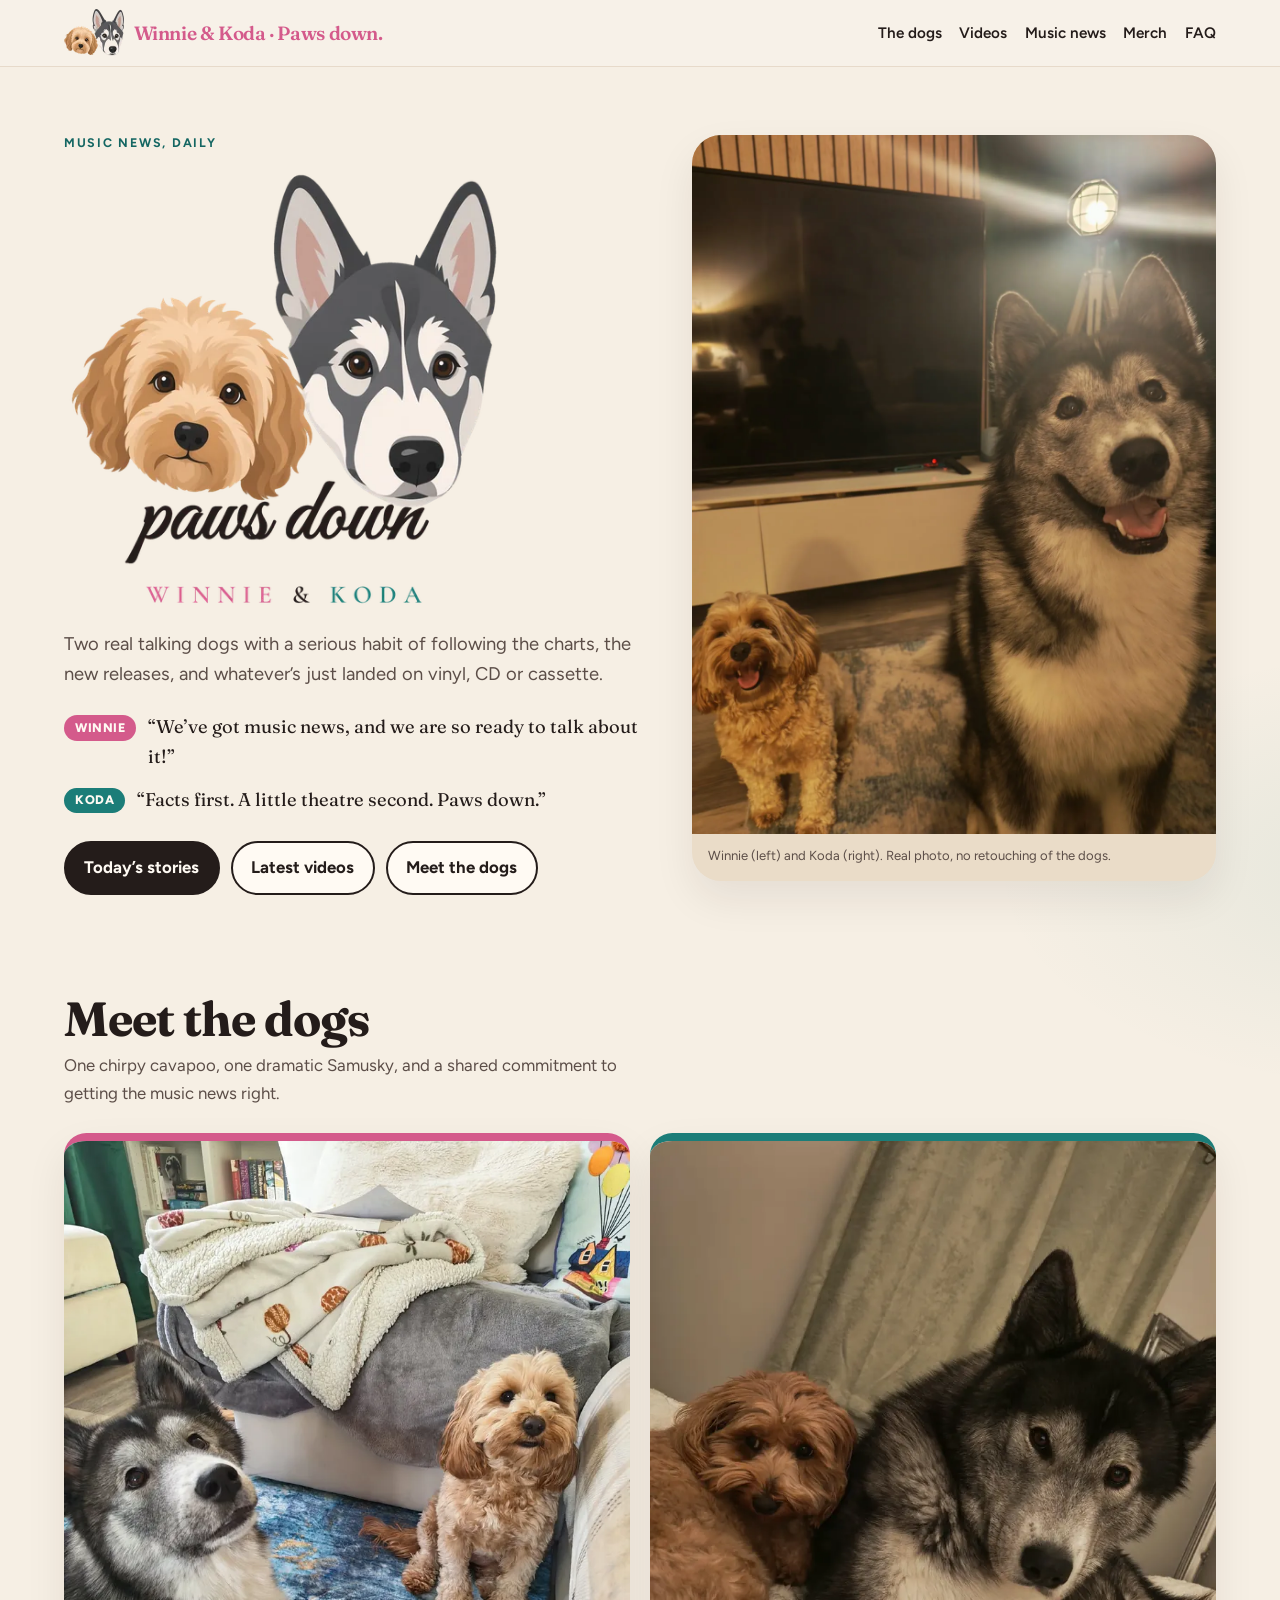
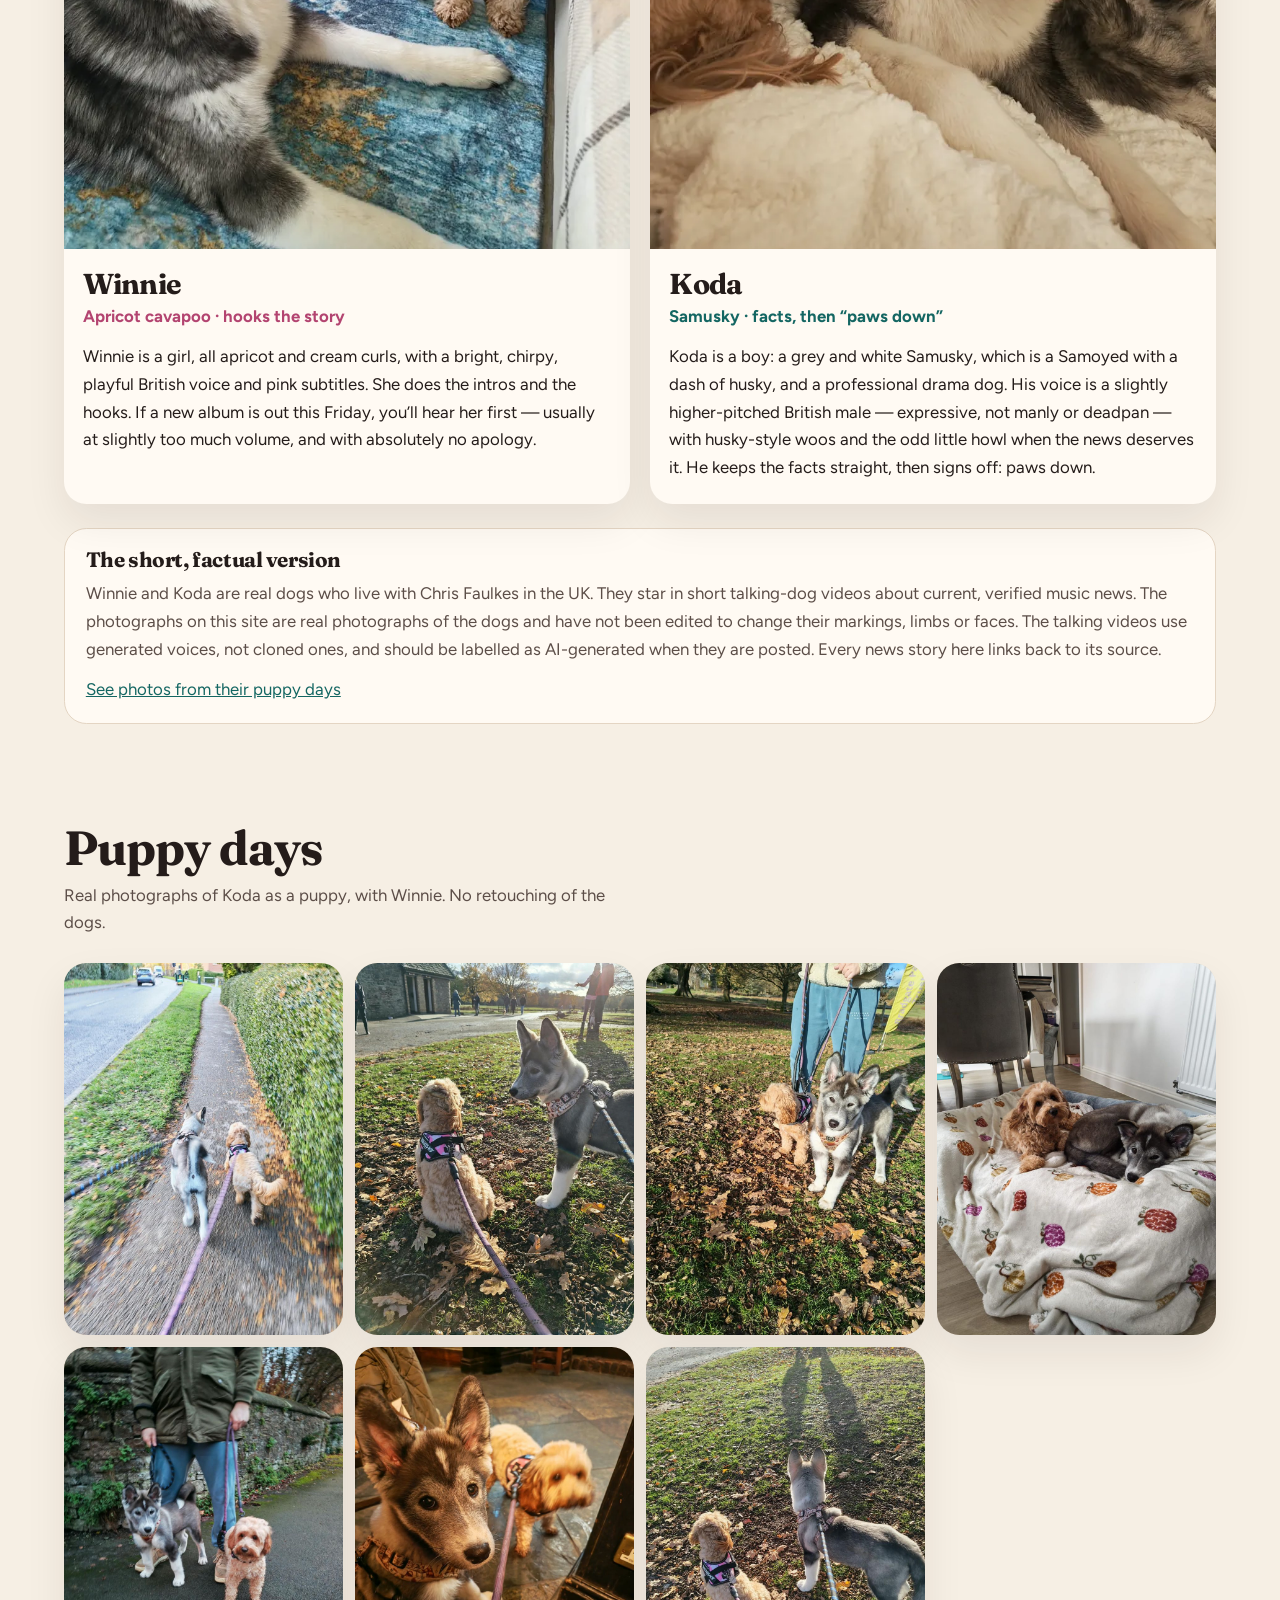
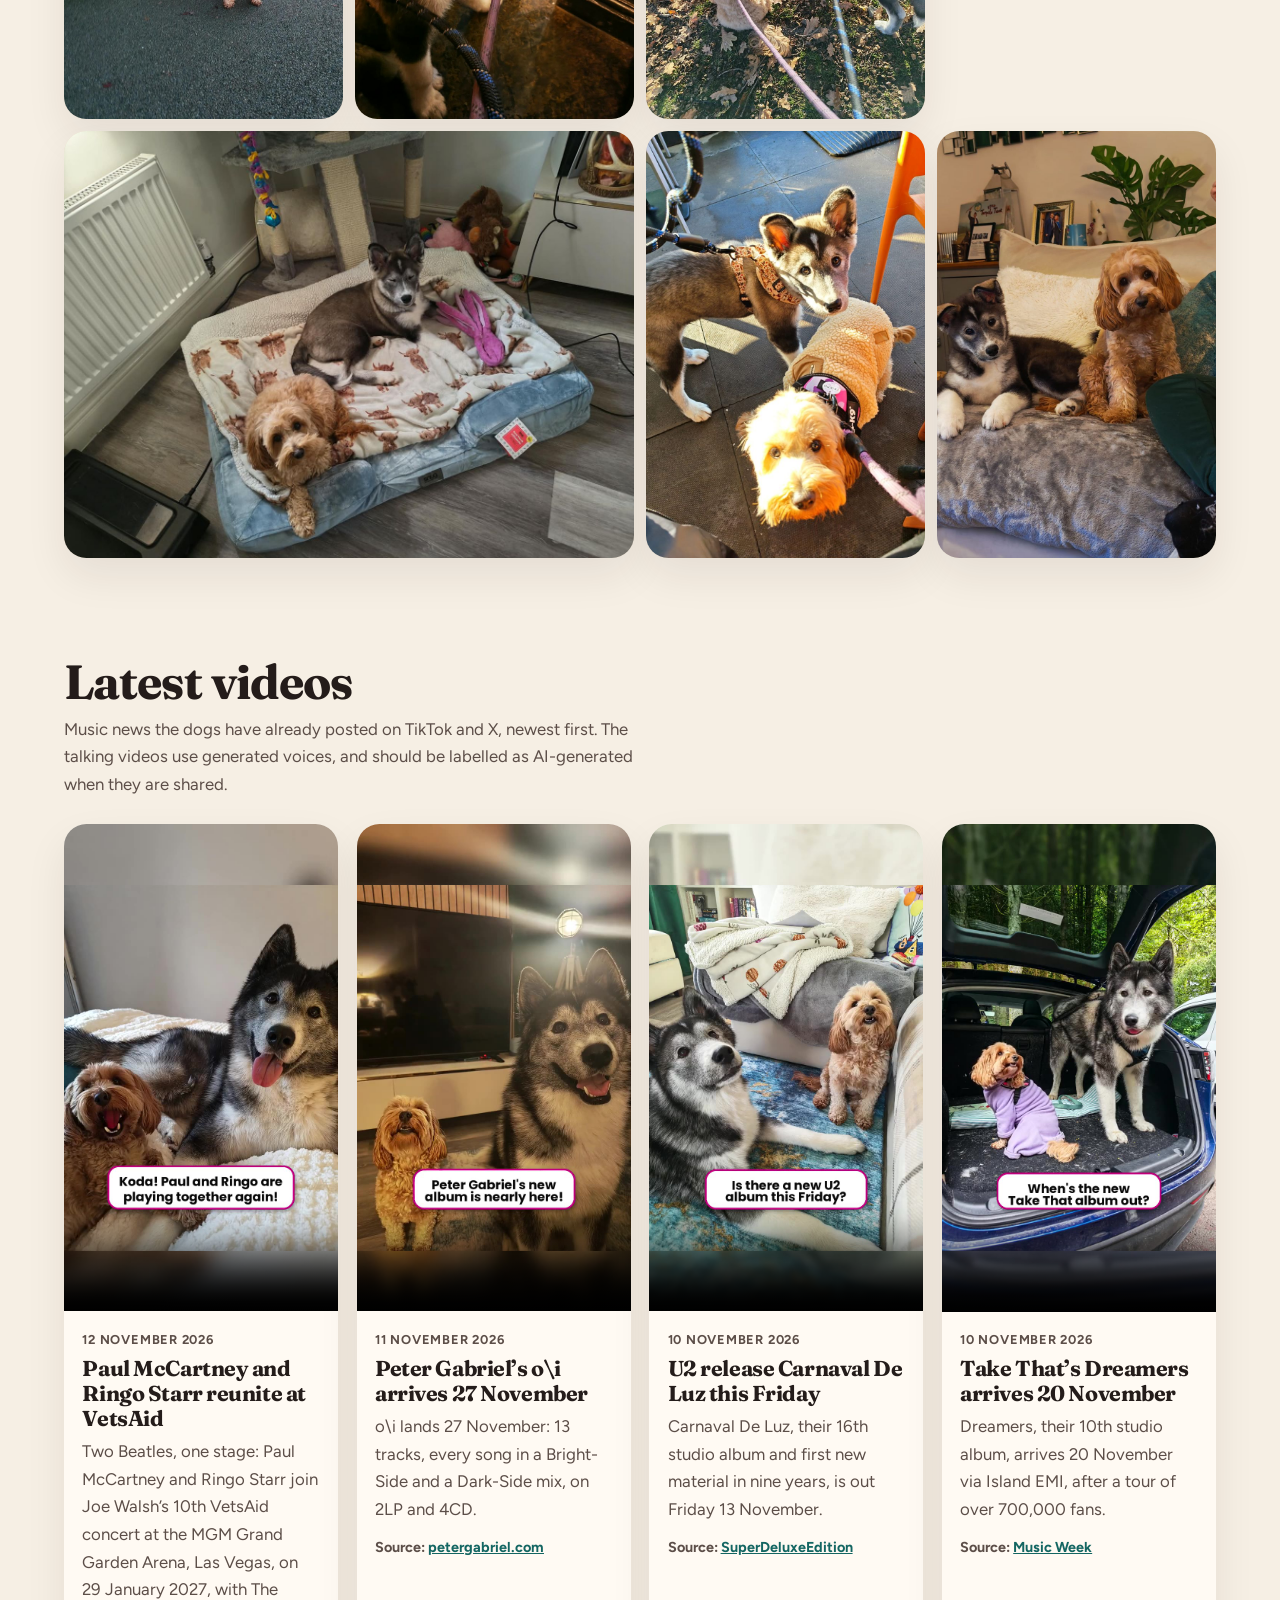
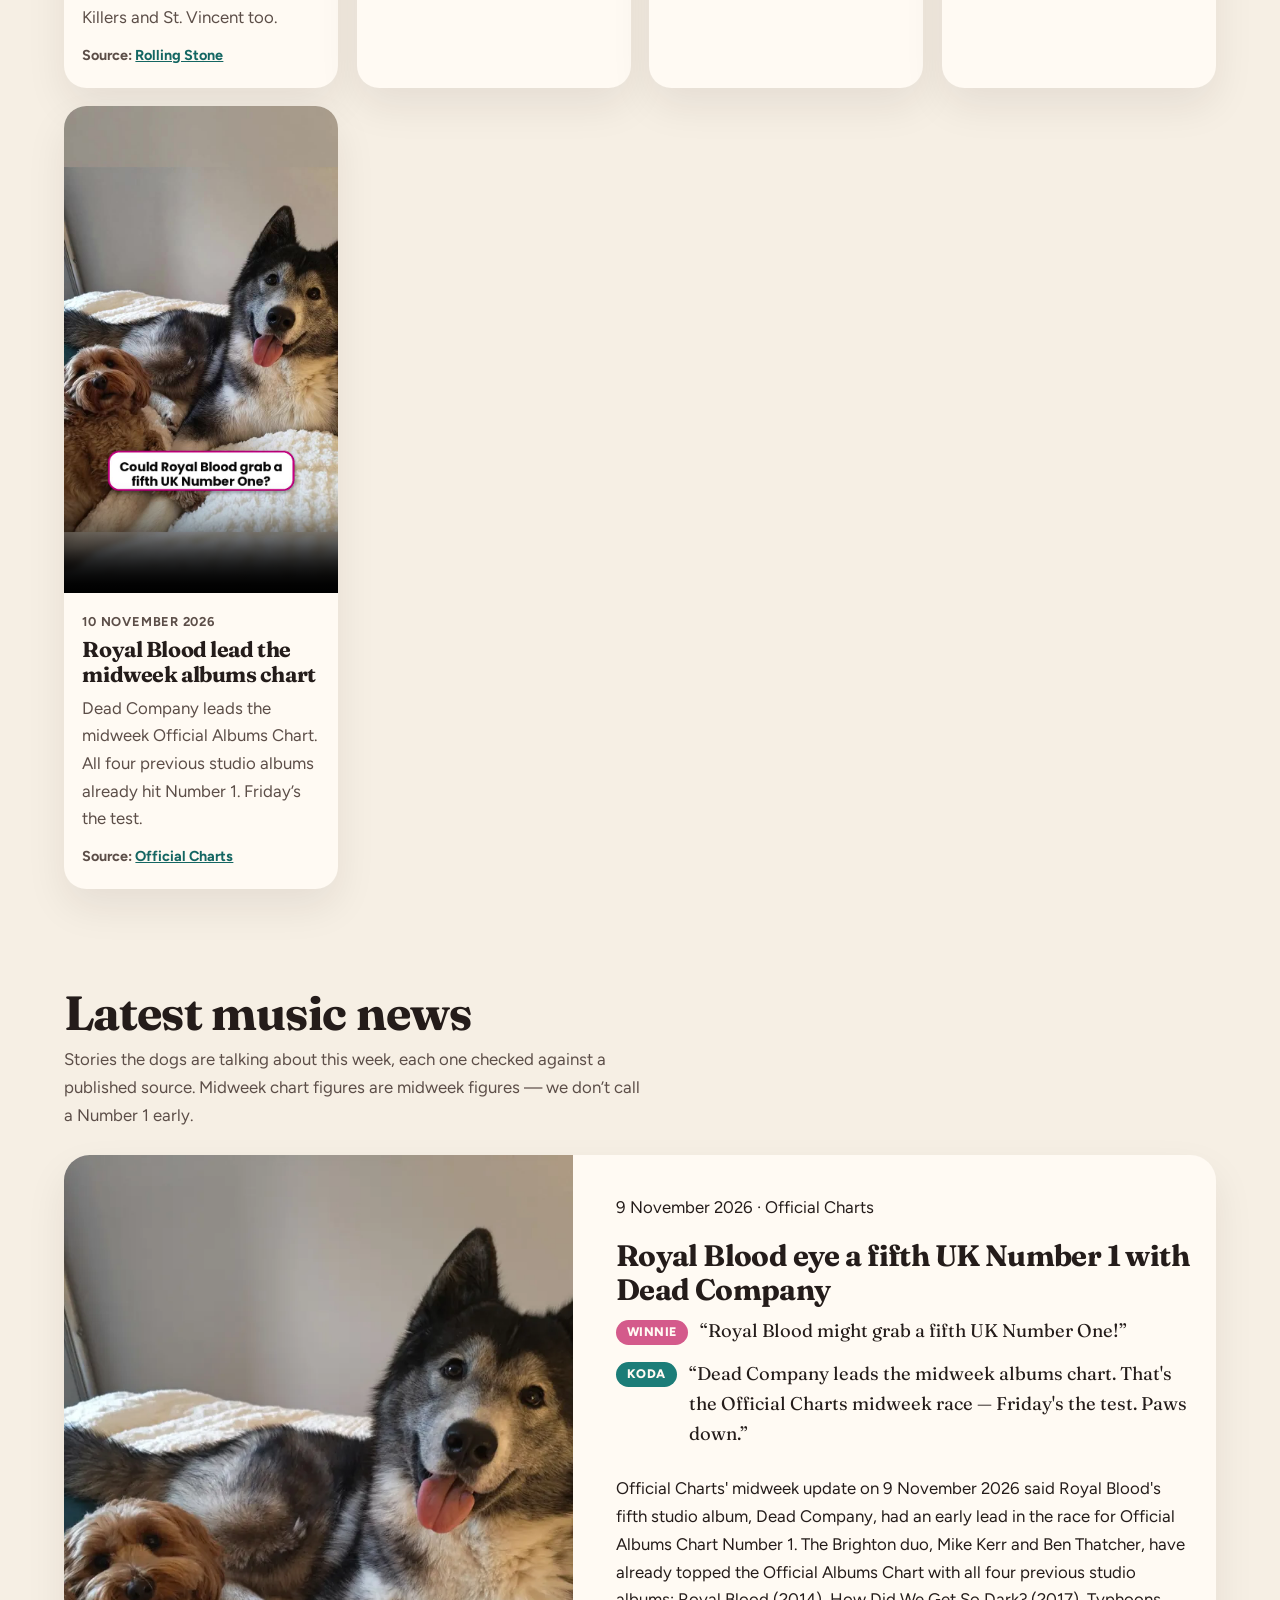
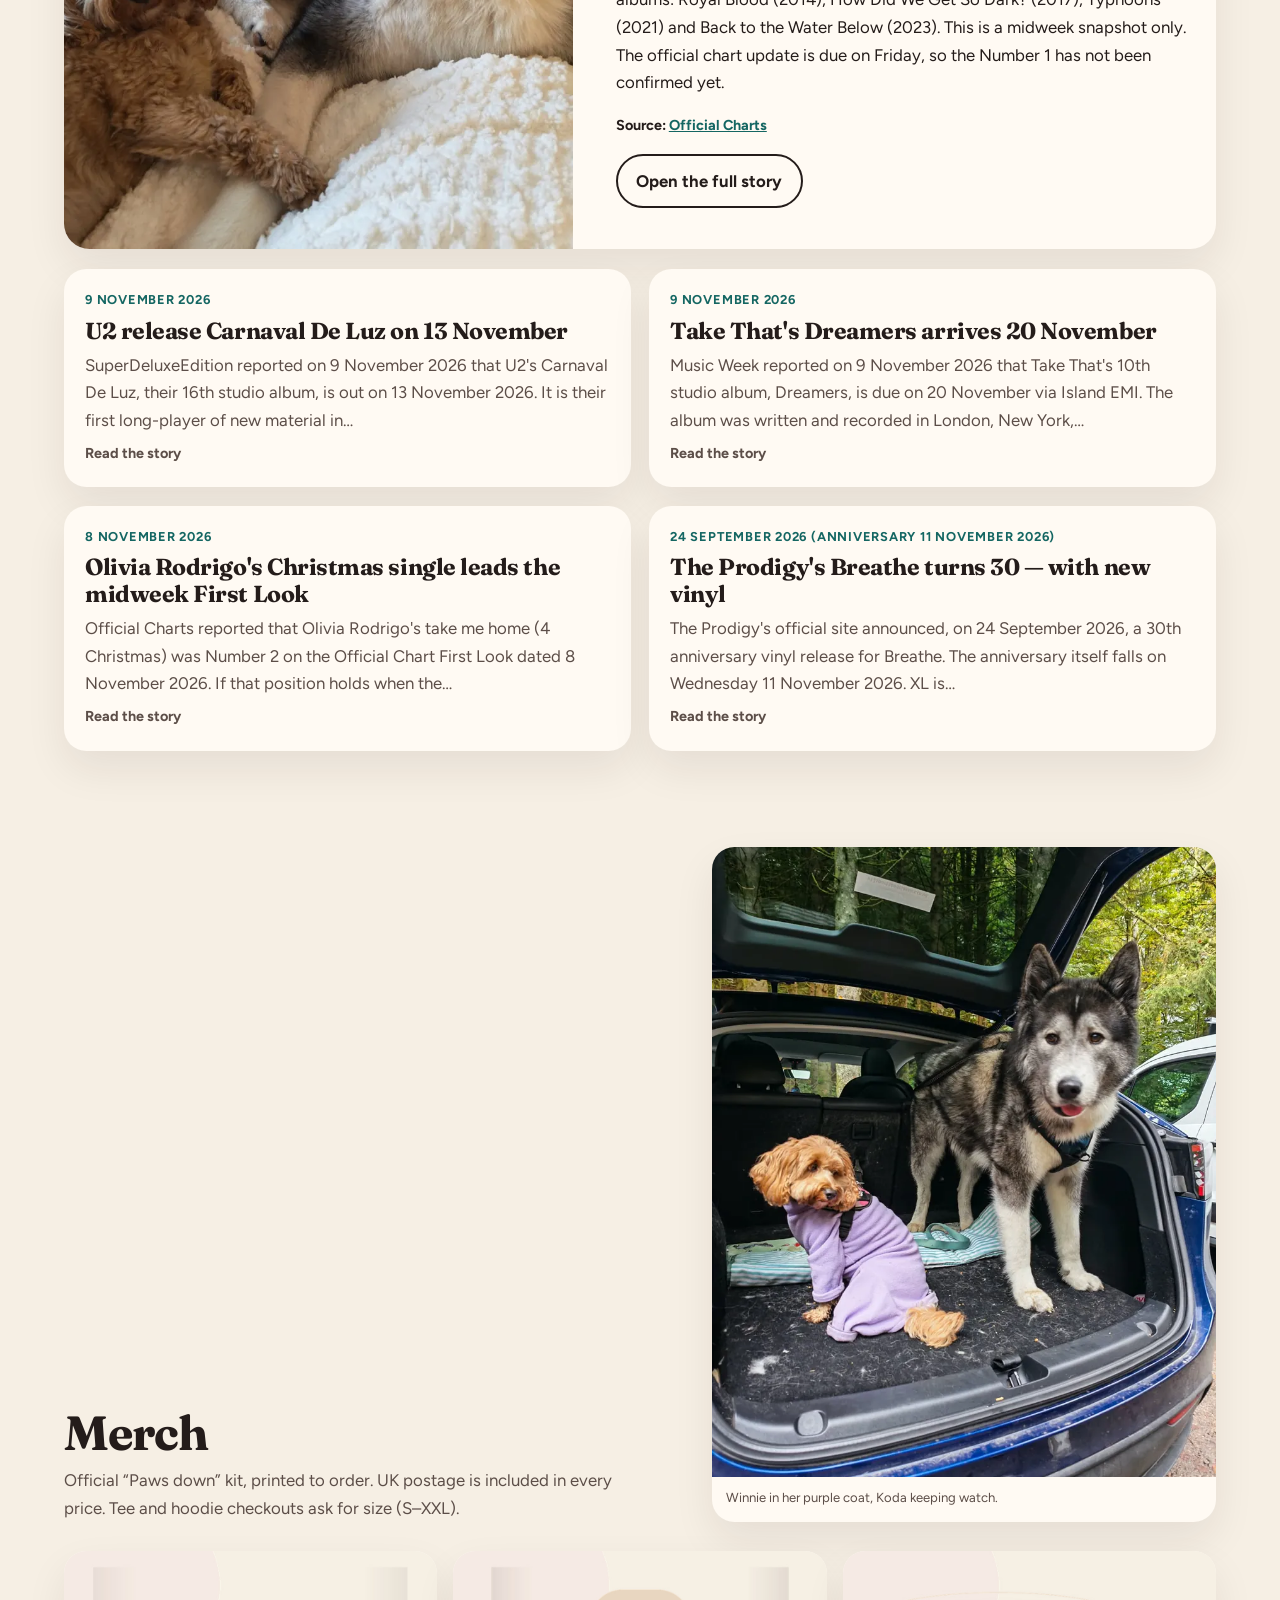
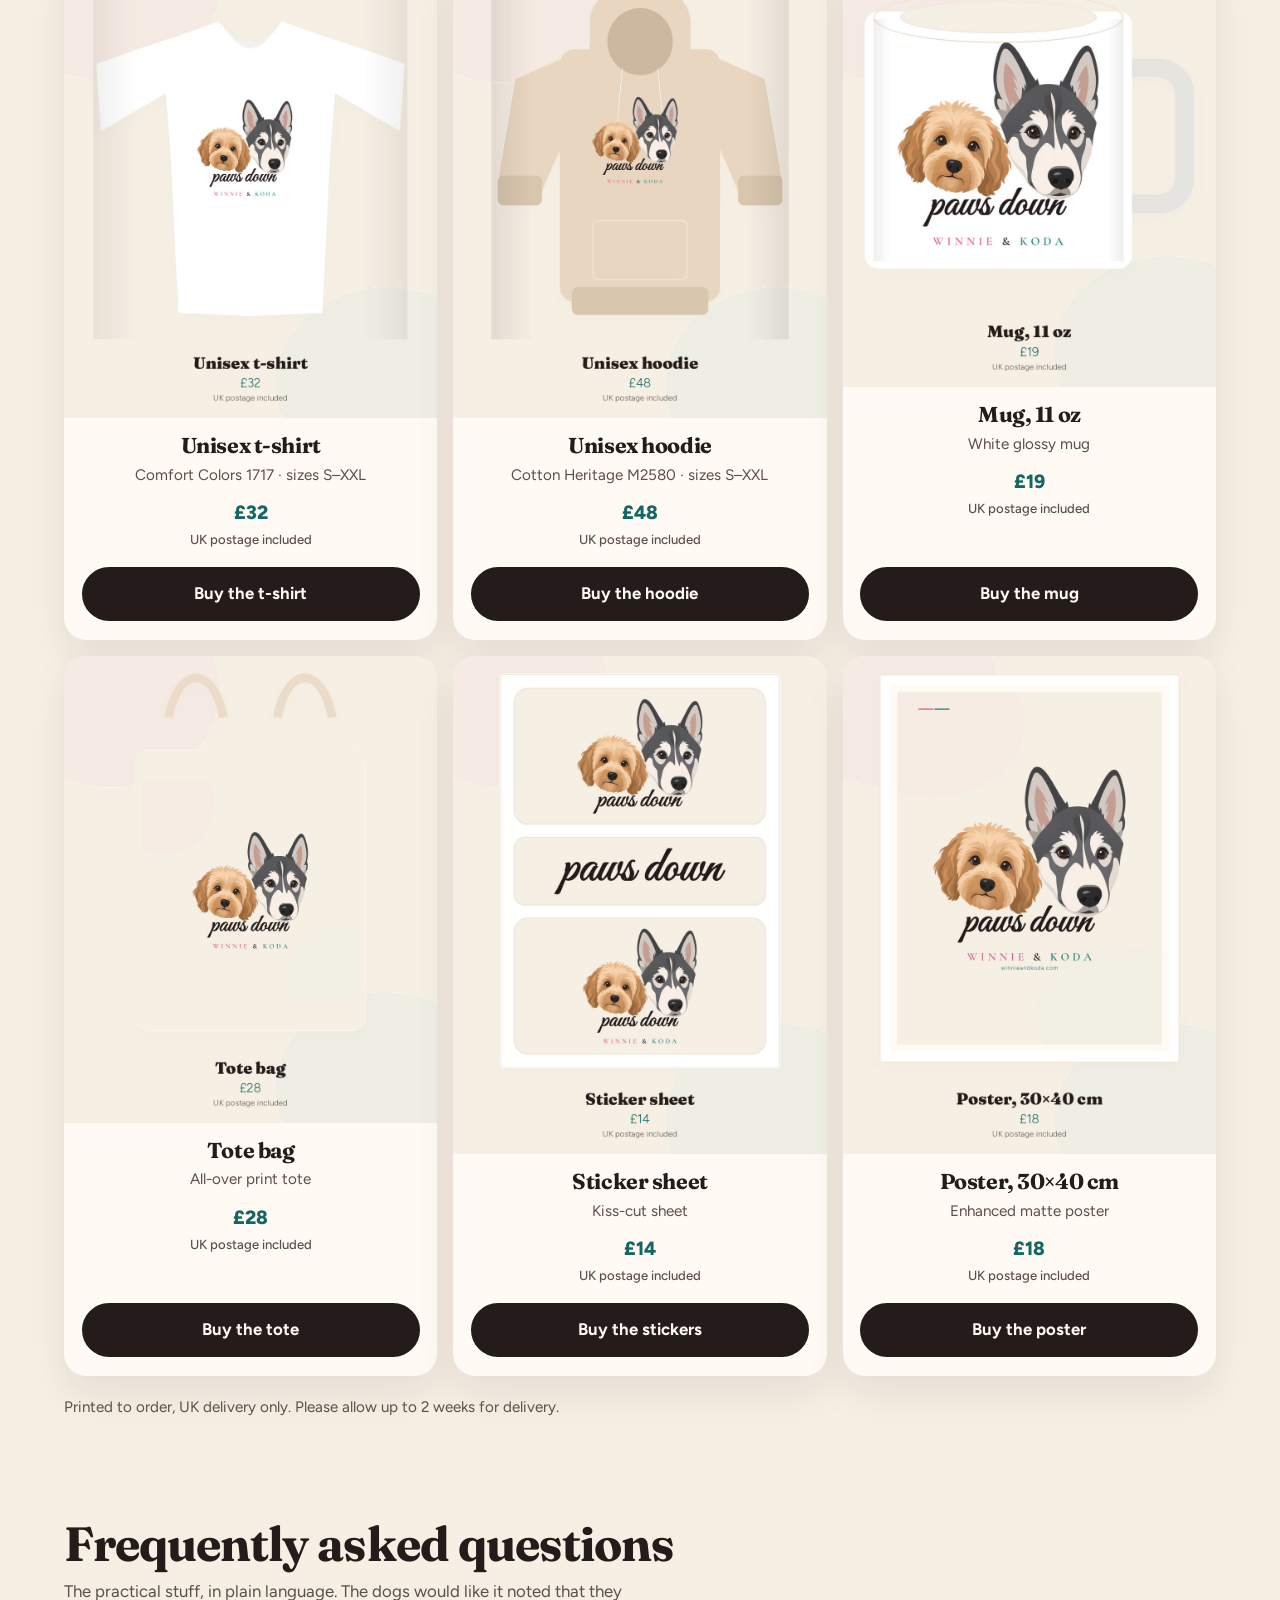
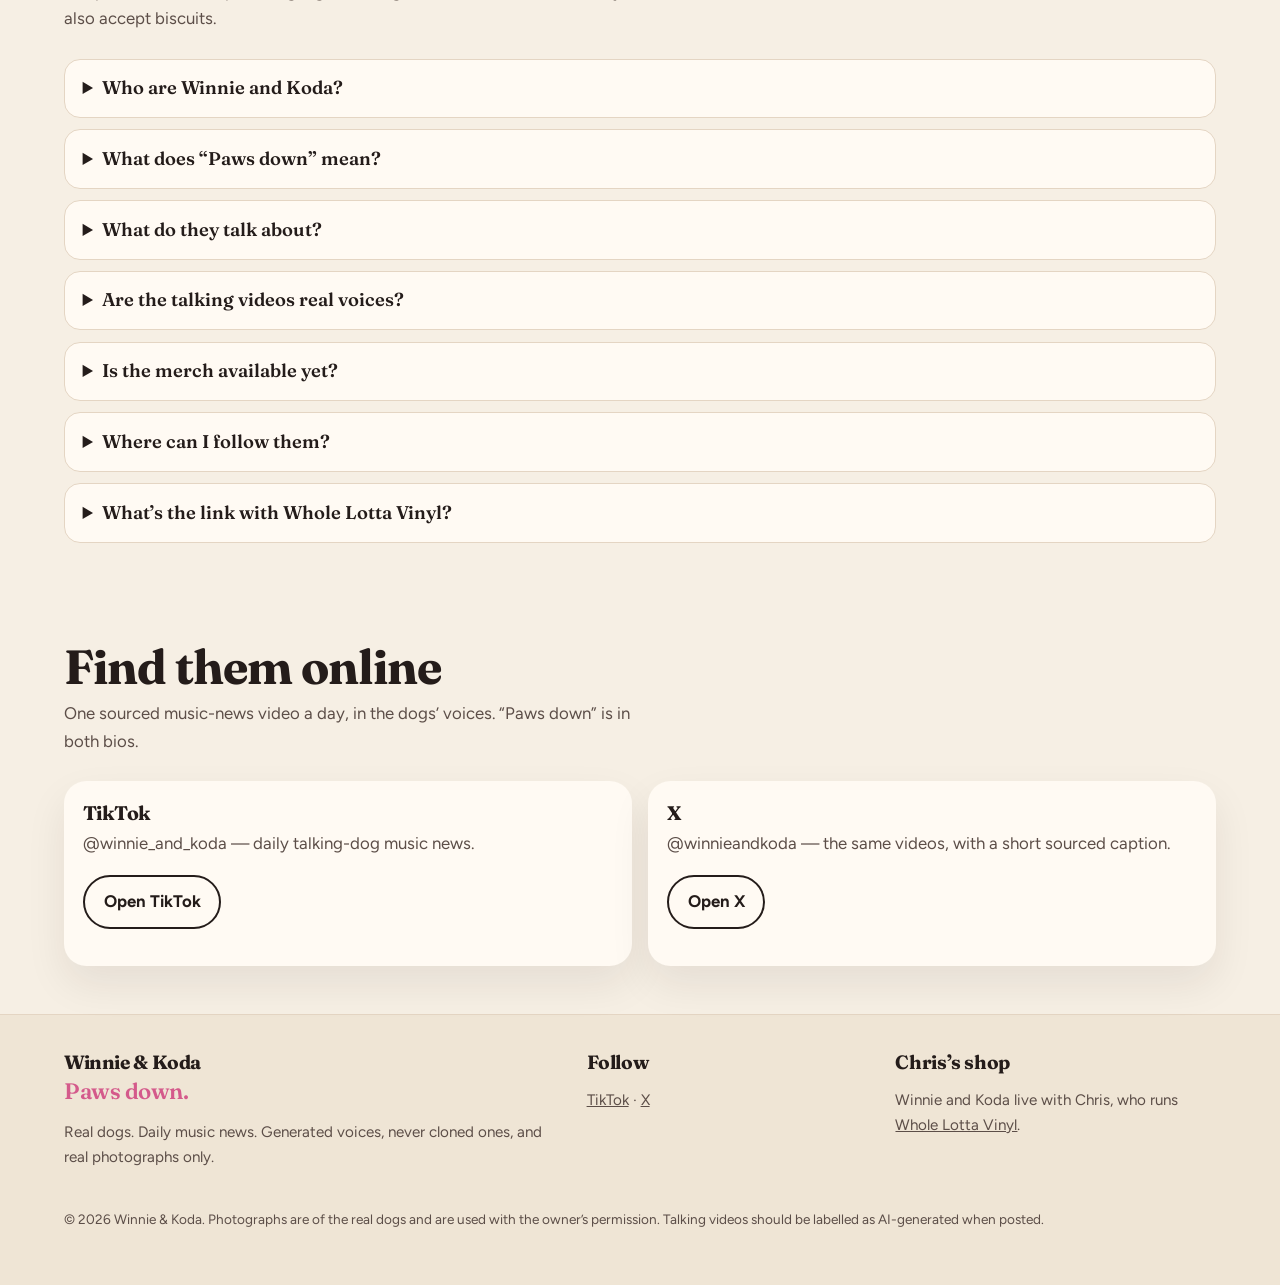
==== index.html @ cd185414 "Publish the merch shop on the homepage" ====
<!DOCTYPE html>
<html lang="en-GB">
<head>
  <meta charset="utf-8">
  <meta name="viewport" content="width=device-width, initial-scale=1">
  <title>Winnie & Koda — Paws down | Daily music news from two talking dogs</title>
  <meta name="description" content="Paws down. Daily music news from Winnie and Koda, two real talking dogs. Winnie hooks the story. Koda keeps it factual. New releases, charts, and vinyl, CD and cassette news, with sources on every post.">
  <link rel="canonical" href="https://winnieandkoda.com/">
  <meta name="robots" content="index,follow">
  <meta name="theme-color" content="#f6efe4">
  <meta property="og:type" content="website">
  <meta property="og:site_name" content="Winnie &amp; Koda">
  <meta property="og:title" content="Winnie & Koda — Paws down | Daily music news from two talking dogs">
  <meta property="og:description" content="Paws down. Daily music news from Winnie and Koda, two real talking dogs. Winnie hooks the story. Koda keeps it factual. New releases, charts, and vinyl, CD and cassette news, with sources on every post.">
  <meta property="og:url" content="https://winnieandkoda.com/">
  <meta property="og:image" content="https://winnieandkoda.com/images/og.jpg">
  <meta property="og:image:width" content="1200">
  <meta property="og:image:height" content="630">
  <meta property="og:locale" content="en_GB">
  <meta name="twitter:card" content="summary_large_image">
  <meta name="twitter:title" content="Winnie & Koda — Paws down | Daily music news from two talking dogs">
  <meta name="twitter:description" content="Paws down. Daily music news from Winnie and Koda, two real talking dogs. Winnie hooks the story. Koda keeps it factual. New releases, charts, and vinyl, CD and cassette news, with sources on every post.">
  <meta name="twitter:image" content="https://winnieandkoda.com/images/og.jpg">
  <link rel="icon" href="./favicon.ico" sizes="any">
  <link rel="icon" href="./images/logo/favicon-32.png" type="image/png" sizes="32x32">
  <link rel="icon" href="./images/logo/favicon-192.png" type="image/png" sizes="192x192">
  <link rel="icon" href="./images/logo/favicon-512.png" type="image/png" sizes="512x512">
  <link rel="apple-touch-icon" href="./images/logo/apple-touch-icon.png" sizes="180x180">
  <link rel="preconnect" href="https://fonts.googleapis.com">
  <link rel="preconnect" href="https://fonts.gstatic.com" crossorigin>
  <link href="https://fonts.googleapis.com/css2?family=Figtree:wght@400;600;700;800&family=Fraunces:opsz,wght@9..144,500;9..144,600;9..144,700&display=swap" rel="stylesheet">
  <link rel="stylesheet" href="./css/styles.css">
  <script type="application/ld+json">
{
  "@context": "https://schema.org",
  "@graph": [
    {
      "@type": [
        "Organization",
        "Brand"
      ],
      "@id": "https://winnieandkoda.com/#brand",
      "name": "Winnie & Koda",
      "alternateName": "Winnie and Koda",
      "slogan": "Paws down",
      "url": "https://winnieandkoda.com/",
      "description": "Winnie and Koda are real talking dogs who present daily music news. Winnie, an apricot cavapoo, hooks the story. Koda, a grey and white Samusky, keeps it factual and signs off “paws down”.",
      "founder": {
        "@type": "Person",
        "name": "Chris Faulkes"
      },
      "logo": "https://winnieandkoda.com/images/logo/winnie-koda-lockup.png",
      "image": "https://winnieandkoda.com/images/og.jpg",
      "sameAs": [
        "https://www.tiktok.com/@winnie_and_koda",
        "https://x.com/winnieandkoda"
      ]
    },
    {
      "@type": "WebSite",
      "@id": "https://winnieandkoda.com/#website",
      "url": "https://winnieandkoda.com/",
      "name": "Winnie & Koda",
      "slogan": "Paws down",
      "description": "Paws down. Daily music news from Winnie and Koda, two real talking dogs. Winnie hooks the story. Koda keeps it factual. New releases, charts, and vinyl, CD and cassette news, with sources on every post.",
      "inLanguage": "en-GB",
      "publisher": {
        "@id": "https://winnieandkoda.com/#brand"
      }
    },
    {
      "@type": "AboutPage",
      "@id": "https://winnieandkoda.com/#meet",
      "url": "https://winnieandkoda.com/#meet",
      "name": "Meet Winnie and Koda",
      "description": "Winnie is an apricot/cream cavapoo. Koda is a grey and white Samusky. They are real dogs belonging to Chris Faulkes and present verified music news in short talking videos that use generated voices.",
      "mainEntity": {
        "@id": "https://winnieandkoda.com/#brand"
      }
    },
    {
      "@type": "FAQPage",
      "@id": "https://winnieandkoda.com/#faq",
      "url": "https://winnieandkoda.com/#faq",
      "mainEntity": [
        {
          "@type": "Question",
          "name": "Who are Winnie and Koda?",
          "acceptedAnswer": {
            "@type": "Answer",
            "text": "Winnie is an apricot and cream cavapoo, a girl with a bright, chirpy British voice and pink subtitles. Koda is a grey and white Samusky — a Samoyed with some husky — a boy and a bit of a drama dog, with a slightly higher-pitched British voice, teal subtitles, and the odd woo or howl. They are real dogs, and they star in short talking videos about music news."
          }
        },
        {
          "@type": "Question",
          "name": "What does “Paws down” mean?",
          "acceptedAnswer": {
            "@type": "Answer",
            "text": "Paws down is the brand tagline and Koda’s sign-off at the end of every video. Think of it as their version of “case closed” — the news has been delivered, the drama has had its moment, and that’s the end of the story."
          }
        },
        {
          "@type": "Question",
          "name": "What do they talk about?",
          "acceptedAnswer": {
            "@type": "Answer",
            "text": "Music news: new releases, charts, and new vinyl, CD and cassette releases. Every story on this site is taken from a linked source. They don’t invent chart positions, prices or rarity claims."
          }
        },
        {
          "@type": "Question",
          "name": "Are the talking videos real voices?",
          "acceptedAnswer": {
            "@type": "Answer",
            "text": "The dogs are real, and the photographs are real. The talking videos use generated voices, not cloned ones, and should be labelled as AI-generated when they are posted. Winnie’s voice is a bright, chirpy, playful British female. Koda’s is a slightly higher-pitched, dramatic British male, with husky-style woos and little howls."
          }
        },
        {
          "@type": "Question",
          "name": "Is the merch available yet?",
          "acceptedAnswer": {
            "@type": "Answer",
            "text": "Yes. A unisex t-shirt, hoodie, mug, tote bag, sticker sheet and poster are for sale on this page. Prices include UK postage. Items are printed to order, for UK delivery only — please allow up to 2 weeks. Tee and hoodie checkouts ask for size (S–XXL)."
          }
        },
        {
          "@type": "Question",
          "name": "Where can I follow them?",
          "acceptedAnswer": {
            "@type": "Answer",
            "text": "Follow them on TikTok at @winnie_and_koda and on X at @winnieandkoda. They post one sourced music-news video a day."
          }
        },
        {
          "@type": "Question",
          "name": "What’s the link with Whole Lotta Vinyl?",
          "acceptedAnswer": {
            "@type": "Answer",
            "text": "Winnie and Koda live with Chris Faulkes, who runs the record shop Whole Lotta Vinyl. This site is for the dogs’ music-news brand, not a shop catalogue."
          }
        }
      ]
    },
    {
      "@type": "NewsArticle",
      "@id": "https://winnieandkoda.com/news/royal-blood-dead-company.html#article",
      "headline": "Royal Blood eye a fifth UK Number 1 with Dead Company",
      "datePublished": "2026-11-09",
      "dateModified": "2026-11-10",
      "inLanguage": "en-GB",
      "author": {
        "@type": "Organization",
        "@id": "https://winnieandkoda.com/#brand",
        "name": "Winnie & Koda"
      },
      "publisher": {
        "@id": "https://winnieandkoda.com/#brand"
      },
      "image": "https://winnieandkoda.com/images/wk_27.jpg",
      "mainEntityOfPage": "https://winnieandkoda.com/news/royal-blood-dead-company.html",
      "url": "https://winnieandkoda.com/news/royal-blood-dead-company.html",
      "description": "Official Charts' midweek update on 9 November 2026 said Royal Blood's fifth studio album, Dead Company, had an early lead in the race for Official Albums Chart Number 1. The Brighton duo, Mike Kerr and Ben Thatcher, have already topped the Official Albums Chart with all four previous studio albums: Royal Blood (2014), How Did We Get So Dark? (2017), Typhoons (2021) and Back to the Water Below (2023). This is a midweek snapshot only. The official chart update is due on Friday, so the Number 1 has not been confirmed yet.",
      "isBasedOn": "https://www.officialcharts.com/chart-news/royal-blood-dead-company-james-blunt-airplane-mode-albums-chart/",
      "citation": "https://www.officialcharts.com/chart-news/royal-blood-dead-company-james-blunt-airplane-mode-albums-chart/"
    },
    {
      "@type": "NewsArticle",
      "@id": "https://winnieandkoda.com/news/u2-carnaval-de-luz.html#article",
      "headline": "U2 release Carnaval De Luz on 13 November",
      "datePublished": "2026-11-09",
      "dateModified": "2026-11-10",
      "inLanguage": "en-GB",
      "author": {
        "@type": "Organization",
        "@id": "https://winnieandkoda.com/#brand",
        "name": "Winnie & Koda"
      },
      "publisher": {
        "@id": "https://winnieandkoda.com/#brand"
      },
      "image": "https://winnieandkoda.com/images/wk_05.jpg",
      "mainEntityOfPage": "https://winnieandkoda.com/news/u2-carnaval-de-luz.html",
      "url": "https://winnieandkoda.com/news/u2-carnaval-de-luz.html",
      "description": "SuperDeluxeEdition reported on 9 November 2026 that U2's Carnaval De Luz, their 16th studio album, is out on 13 November 2026. It is their first long-player of new material in nine years. The report also notes a wide range of vinyl formats, plus SuperDeluxeEdition and direct-to-consumer exclusive blu-ray audio.",
      "isBasedOn": "https://superdeluxeedition.com/news/out-this-week-on-13-november-2026/",
      "citation": "https://superdeluxeedition.com/news/out-this-week-on-13-november-2026/"
    },
    {
      "@type": "NewsArticle",
      "@id": "https://winnieandkoda.com/news/take-that-dreamers.html#article",
      "headline": "Take That's Dreamers arrives 20 November",
      "datePublished": "2026-11-09",
      "dateModified": "2026-11-10",
      "inLanguage": "en-GB",
      "author": {
        "@type": "Organization",
        "@id": "https://winnieandkoda.com/#brand",
        "name": "Winnie & Koda"
      },
      "publisher": {
        "@id": "https://winnieandkoda.com/#brand"
      },
      "image": "https://winnieandkoda.com/images/wk_14.jpg",
      "mainEntityOfPage": "https://winnieandkoda.com/news/take-that-dreamers.html",
      "url": "https://winnieandkoda.com/news/take-that-dreamers.html",
      "description": "Music Week reported on 9 November 2026 that Take That's 10th studio album, Dreamers, is due on 20 November via Island EMI. The album was written and recorded in London, New York, Nashville and Los Angeles. The release follows their Netflix documentary and this summer's Circus tour, which saw them perform to more than 700,000 fans across the UK and Ireland. The current line-up named in the piece is Gary Barlow, Howard Donald and Mark Owen.",
      "isBasedOn": "https://www.musicweek.com/live/read/take-that-are-national-treasures-inside-the-pop-icons-dreamers-campaign/095375",
      "citation": "https://www.musicweek.com/live/read/take-that-are-national-treasures-inside-the-pop-icons-dreamers-campaign/095375"
    },
    {
      "@type": "NewsArticle",
      "@id": "https://winnieandkoda.com/news/olivia-rodrigo-take-me-home.html#article",
      "headline": "Olivia Rodrigo's Christmas single leads the midweek First Look",
      "datePublished": "2026-11-08",
      "dateModified": "2026-11-10",
      "inLanguage": "en-GB",
      "author": {
        "@type": "Organization",
        "@id": "https://winnieandkoda.com/#brand",
        "name": "Winnie & Koda"
      },
      "publisher": {
        "@id": "https://winnieandkoda.com/#brand"
      },
      "image": "https://winnieandkoda.com/images/wk_02.jpg",
      "mainEntityOfPage": "https://winnieandkoda.com/news/olivia-rodrigo-take-me-home.html",
      "url": "https://winnieandkoda.com/news/olivia-rodrigo-take-me-home.html",
      "description": "Official Charts reported that Olivia Rodrigo's take me home (4 Christmas) was Number 2 on the Official Chart First Look dated 8 November 2026. If that position holds when the official singles chart is published on Friday, it would be her 13th UK Top 10. This is a midweek First Look only, not the official chart.",
      "isBasedOn": "https://www.officialcharts.com/chart-news/olivia-rodrigo-take-me-home-4-christmas-debut-first-look/",
      "citation": "https://www.officialcharts.com/chart-news/olivia-rodrigo-take-me-home-4-christmas-debut-first-look/"
    },
    {
      "@type": "NewsArticle",
      "@id": "https://winnieandkoda.com/news/prodigy-breathe-30.html#article",
      "headline": "The Prodigy's Breathe turns 30 — with new vinyl",
      "datePublished": "2026-09-24",
      "dateModified": "2026-11-10",
      "inLanguage": "en-GB",
      "author": {
        "@type": "Organization",
        "@id": "https://winnieandkoda.com/#brand",
        "name": "Winnie & Koda"
      },
      "publisher": {
        "@id": "https://winnieandkoda.com/#brand"
      },
      "image": "https://winnieandkoda.com/images/wk_01.jpg",
      "mainEntityOfPage": "https://winnieandkoda.com/news/prodigy-breathe-30.html",
      "url": "https://winnieandkoda.com/news/prodigy-breathe-30.html",
      "description": "The Prodigy's official site announced, on 24 September 2026, a 30th anniversary vinyl release for Breathe. The anniversary itself falls on Wednesday 11 November 2026. XL is releasing the new vinyl on Friday 13 November 2026, including the original, an instrumental, and remixes that have not been pressed on vinyl before.",
      "isBasedOn": "https://theprodigy.com/2026/09/24/breathe-30th-anniversary-vinyl/",
      "citation": "https://theprodigy.com/2026/09/24/breathe-30th-anniversary-vinyl/"
    }
  ]
}
  </script>
</head>
<body>
  <a class="skip" href="#main">Skip to content</a>
  <header class="site-header">
    <div class="wrap">
      <a class="wordmark" href="./index.html"><picture><source type="image/webp" srcset="./images/logo/winnie-koda-heads-120.webp 1x, ./images/logo/winnie-koda-heads-240.webp 2x"><img class="wordmark-mark" src="./images/logo/winnie-koda-heads-120.png" srcset="./images/logo/winnie-koda-heads-240.png 2x" width="60" height="47" alt=""></picture><span class="wordmark-text">Winnie &amp; Koda <span>· Paws down.</span></span></a>
      <nav aria-label="Primary">
        <ul>
          <li><a href="./index.html#meet">The dogs</a></li>
          <li><a href="./index.html#videos">Videos</a></li>
          <li><a href="./index.html#news">Music news</a></li>
          <li><a href="./index.html#merch">Merch</a></li>
          <li><a href="./index.html#faq">FAQ</a></li>
        </ul>
      </nav>
    </div>
  </header>

  <main id="main">
    <section class="hero wrap">
      <div>
        <p class="eyebrow">Music news, daily</p>
        <h1 class="hero-logo">
          <picture>
            <source type="image/webp" srcset="images/logo/winnie-koda-lockup-480.webp 480w, images/logo/winnie-koda-lockup-960.webp 960w" sizes="(max-width: 900px) 78vw, 440px">
            <img src="images/logo/winnie-koda-lockup-480.png" srcset="images/logo/winnie-koda-lockup-480.png 480w, images/logo/winnie-koda-lockup-960.png 960w" sizes="(max-width: 900px) 78vw, 440px" width="480" height="484" alt="Winnie &amp; Koda, paws down: illustrated logo of Winnie the apricot cavapoo and Koda the grey and white Samusky">
          </picture>
          <span class="visually-hidden">Winnie &amp; Koda. Paws down.</span>
        </h1>
        <p class="lede">Two real talking dogs with a serious habit of following the charts, the new releases, and whatever’s just landed on vinyl, CD or cassette.</p>
        <div class="voices">
          <div class="line"><span class="who winnie">Winnie</span><p>“We’ve got music news, and we are so ready to talk about it!”</p></div>
          <div class="line"><span class="who koda">Koda</span><p>“Facts first. A little theatre second. Paws down.”</p></div>
        </div>
        <div class="cta-row">
          <a class="btn primary" href="#news">Today’s stories</a>
          <a class="btn" href="#videos">Latest videos</a>
          <a class="btn" href="#meet">Meet the dogs</a>
        </div>
      </div>
      <figure class="hero-photo">
        <picture>
        <source type="image/webp" srcset="images/wk_14.webp">
        <img src="images/wk_14.jpg" width="1200" height="1600" alt="Winnie, an apricot cavapoo, and Koda, a grey and white Samusky, sitting together on a blue rug in the living room and looking at the camera." sizes="(max-width: 900px) 90vw, 520px">
      </picture>
        <figcaption>Winnie (left) and Koda (right). Real photo, no retouching of the dogs.</figcaption>
      </figure>
    </section>

    <section id="meet">
      <div class="wrap">
        <div class="plain-head">
          <h2>Meet the dogs</h2>
          <p class="kicker">One chirpy cavapoo, one dramatic Samusky, and a shared commitment to getting the music news right.</p>
        </div>
        <div class="dog-grid">
          <article class="dog-card">
            <picture>
        <source type="image/webp" srcset="images/wk_27-card.webp">
        <img src="images/wk_27-card.jpg" width="800" height="1066" alt="Winnie and Koda on a sofa in daylight, both faces clearly visible." sizes="(max-width: 800px) 100vw, 600px">
      </picture>
            <div class="copy">
              <h3>Winnie</h3>
              <p class="role">Apricot cavapoo · hooks the story</p>
              <p>Winnie is a girl, all apricot and cream curls, with a bright, chirpy, playful British voice and pink subtitles. She does the intros and the hooks. If a new album is out this Friday, you’ll hear her first — usually at slightly too much volume, and with absolutely no apology.</p>
            </div>
          </article>
          <article class="dog-card koda">
            <picture>
        <source type="image/webp" srcset="images/wk_02-card.webp">
        <img src="images/wk_02-card.jpg" width="800" height="1066" alt="Winnie and Koda together on a bed, a quieter photo with both dogs looking toward the camera." sizes="(max-width: 800px) 100vw, 600px">
      </picture>
            <div class="copy">
              <h3>Koda</h3>
              <p class="role">Samusky · facts, then “paws down”</p>
              <p>Koda is a boy: a grey and white Samusky, which is a Samoyed with a dash of husky, and a professional drama dog. His voice is a slightly higher-pitched British male — expressive, not manly or deadpan — with husky-style woos and the odd little howl when the news deserves it. He keeps the facts straight, then signs off: paws down.</p>
            </div>
          </article>
        </div>
        <div class="about-box">
          <h3>The short, factual version</h3>
          <p>Winnie and Koda are real dogs who live with Chris Faulkes in the UK. They star in short talking-dog videos about current, verified music news. The photographs on this site are real photographs of the dogs and have not been edited to change their markings, limbs or faces. The talking videos use generated voices, not cloned ones, and should be labelled as AI-generated when they are posted. Every news story here links back to its source.</p>
          <p style="margin-top:0.8rem"><a href="#puppy-koda">See photos from their puppy days</a></p>
        </div>
      </div>
    </section>

    <section id="puppy-koda">
      <div class="wrap">
        <div class="plain-head">
          <h2>Puppy days</h2>
          <p class="kicker">Real photographs of Koda as a puppy, with Winnie. No retouching of the dogs.</p>
        </div>
        <div class="puppy-grid">
          <figure>
            <img src="./images/puppy-koda/055.jpg" width="900" height="1200" alt="Puppy Koda with Winnie, walking away on a pavement path.">
          </figure>
          <figure>
            <img src="./images/puppy-koda/058.jpg" width="900" height="1200" alt="Puppy Koda with Winnie, on the grass among autumn leaves, Koda looking to the side.">
          </figure>
          <figure>
            <img src="./images/puppy-koda/059.jpg" width="900" height="1200" alt="Puppy Koda with Winnie, standing on a leafy path.">
          </figure>
          <figure>
            <img src="./images/puppy-koda/061.jpg" width="900" height="1200" alt="Puppy Koda with Winnie, lying together on a pumpkin-patterned blanket.">
          </figure>
          <figure>
            <img src="./images/puppy-koda/062.jpg" width="900" height="1200" alt="Puppy Koda with Winnie, standing together on a path.">
          </figure>
          <figure>
            <img src="./images/puppy-koda/064.jpg" width="900" height="1200" alt="Puppy Koda with Winnie, on a stone floor, Koda looking up at the camera.">
          </figure>
          <figure>
            <img src="./images/puppy-koda/065.jpg" width="900" height="1200" alt="Puppy Koda with Winnie, walking on a grassy path on leads, seen from behind.">
          </figure>
          <figure class="landscape">
            <img src="./images/puppy-koda/066.jpg" width="1200" height="900" alt="Puppy Koda with Winnie, lying together on a dog bed.">
          </figure>
          <figure>
            <img src="./images/puppy-koda/067.jpg" width="900" height="1200" alt="Puppy Koda with Winnie, Winnie in a cream coat, both looking up at the camera.">
          </figure>
          <figure>
            <img src="./images/puppy-koda/069.jpg" width="900" height="1200" alt="Puppy Koda with Winnie, sitting together on a sofa.">
          </figure>
        </div>
      </div>
    </section>

    <section id="videos">
      <div class="wrap">
        <div class="plain-head">
          <h2>Latest videos</h2>
          <p class="kicker">Music news the dogs have already posted on TikTok and X, newest first. The talking videos use generated voices, and should be labelled as AI-generated when they are shared.</p>
        </div>
        <div class="video-grid">
          <article class="video-card">
            <div class="video-frame">
              <video controls playsinline preload="none" poster="./videos/2026-11-12_mccartney-ringo-vetsaid.jpg" width="720" height="1280">
                <source src="./videos/2026-11-12_mccartney-ringo-vetsaid.mp4" type="video/mp4">
              </video>
            </div>
            <div class="copy">
              <p class="when">12 November 2026</p>
              <h3>Paul McCartney and Ringo Starr reunite at VetsAid</h3>
              <p>Two Beatles, one stage: Paul McCartney and Ringo Starr join Joe Walsh’s 10th VetsAid concert at the MGM Grand Garden Arena, Las Vegas, on 29 January 2027, with The Killers and St. Vincent too.</p>
              <p class="source">Source: <a href="https://ca.rollingstone.com/music/paul-mccartney-ringo-starr-vegas-2027-reunion/">Rolling Stone</a></p>
            </div>
          </article>
          <article class="video-card">
            <div class="video-frame">
              <video controls playsinline preload="none" poster="./videos/2026-11-11_peter-gabriel-oi.jpg" width="720" height="1280">
                <source src="./videos/2026-11-11_peter-gabriel-oi.mp4" type="video/mp4">
              </video>
            </div>
            <div class="copy">
              <p class="when">11 November 2026</p>
              <h3>Peter Gabriel’s o\i arrives 27 November</h3>
              <p>o\i lands 27 November: 13 tracks, every song in a Bright-Side and a Dark-Side mix, on 2LP and 4CD.</p>
              <p class="source">Source: <a href="https://petergabriel.com/release/oi/">petergabriel.com</a></p>
            </div>
          </article>
          <article class="video-card">
            <div class="video-frame">
              <video controls playsinline preload="none" poster="./videos/2026-11-10_u2-carnaval-de-luz.jpg" width="720" height="1280">
                <source src="./videos/2026-11-10_u2-carnaval-de-luz.mp4" type="video/mp4">
              </video>
            </div>
            <div class="copy">
              <p class="when">10 November 2026</p>
              <h3>U2 release Carnaval De Luz this Friday</h3>
              <p>Carnaval De Luz, their 16th studio album and first new material in nine years, is out Friday 13 November.</p>
              <p class="source">Source: <a href="https://superdeluxeedition.com/news/out-this-week-on-13-november-2026/">SuperDeluxeEdition</a></p>
            </div>
          </article>
          <article class="video-card">
            <div class="video-frame">
              <video controls playsinline preload="none" poster="./videos/2026-11-10_take-that-dreamers.jpg" width="720" height="1280">
                <source src="./videos/2026-11-10_take-that-dreamers.mp4" type="video/mp4">
              </video>
            </div>
            <div class="copy">
              <p class="when">10 November 2026</p>
              <h3>Take That’s Dreamers arrives 20 November</h3>
              <p>Dreamers, their 10th studio album, arrives 20 November via Island EMI, after a tour of over 700,000 fans.</p>
              <p class="source">Source: <a href="https://www.musicweek.com/live/read/take-that-are-national-treasures-inside-the-pop-icons-dreamers-campaign/095375">Music Week</a></p>
            </div>
          </article>
          <article class="video-card">
            <div class="video-frame">
              <video controls playsinline preload="none" poster="./videos/2026-11-10_royal-blood-dead-company.jpg" width="720" height="1280">
                <source src="./videos/2026-11-10_royal-blood-dead-company.mp4" type="video/mp4">
              </video>
            </div>
            <div class="copy">
              <p class="when">10 November 2026</p>
              <h3>Royal Blood lead the midweek albums chart</h3>
              <p>Dead Company leads the midweek Official Albums Chart. All four previous studio albums already hit Number 1. Friday’s the test.</p>
              <p class="source">Source: <a href="https://www.officialcharts.com/chart-news/royal-blood-dead-company-james-blunt-airplane-mode-albums-chart/">Official Charts</a></p>
            </div>
          </article>
        </div>
      </div>
    </section>

    <section id="news">
      <div class="wrap">
        <div class="plain-head">
          <h2>Latest music news</h2>
          <p class="kicker">Stories the dogs are talking about this week, each one checked against a published source. Midweek chart figures are midweek figures — we don’t call a Number 1 early.</p>
        </div>
        <article class="news-feature">
          <picture>
        <source type="image/webp" srcset="images/wk_05-card.webp">
        <img src="images/wk_05-card.jpg" width="800" height="1066" alt="Winnie and Koda lying together on a bed, both looking at the camera." sizes="(max-width: 900px) 100vw, 480px">
      </picture>
          <div class="copy">
            <p class="when">9 November 2026 · Official Charts</p>
            <h3>Royal Blood eye a fifth UK Number 1 with Dead Company</h3>
            <div class="voices" style="margin-top:0">
              <div class="line"><span class="who winnie">Winnie</span><p>“Royal Blood might grab a fifth UK Number One!”</p></div>
              <div class="line"><span class="who koda">Koda</span><p>“Dead Company leads the midweek albums chart. That's the Official Charts midweek race — Friday's the test. Paws down.”</p></div>
            </div>
            <p>Official Charts' midweek update on 9 November 2026 said Royal Blood's fifth studio album, Dead Company, had an early lead in the race for Official Albums Chart Number 1. The Brighton duo, Mike Kerr and Ben Thatcher, have already topped the Official Albums Chart with all four previous studio albums: Royal Blood (2014), How Did We Get So Dark? (2017), Typhoons (2021) and Back to the Water Below (2023). This is a midweek snapshot only. The official chart update is due on Friday, so the Number 1 has not been confirmed yet.</p>
            <p class="source">Source: <a href="https://www.officialcharts.com/chart-news/royal-blood-dead-company-james-blunt-airplane-mode-albums-chart/">Official Charts</a></p>
            <p><a class="btn" href="./news/royal-blood-dead-company.html">Open the full story</a></p>
          </div>
        </article>
        <div class="news-grid">
          <a class="news-card" href="./news/u2-carnaval-de-luz.html">
            <p class="when">9 November 2026</p>
            <h3>U2 release Carnaval De Luz on 13 November</h3>
            <p>SuperDeluxeEdition reported on 9 November 2026 that U2's Carnaval De Luz, their 16th studio album, is out on 13 November 2026. It is their first long-player of new material in…</p>
            <p class="read">Read the story</p>
          </a>
          <a class="news-card" href="./news/take-that-dreamers.html">
            <p class="when">9 November 2026</p>
            <h3>Take That's Dreamers arrives 20 November</h3>
            <p>Music Week reported on 9 November 2026 that Take That's 10th studio album, Dreamers, is due on 20 November via Island EMI. The album was written and recorded in London, New York,…</p>
            <p class="read">Read the story</p>
          </a>
          <a class="news-card" href="./news/olivia-rodrigo-take-me-home.html">
            <p class="when">8 November 2026</p>
            <h3>Olivia Rodrigo's Christmas single leads the midweek First Look</h3>
            <p>Official Charts reported that Olivia Rodrigo's take me home (4 Christmas) was Number 2 on the Official Chart First Look dated 8 November 2026. If that position holds when the…</p>
            <p class="read">Read the story</p>
          </a>
          <a class="news-card" href="./news/prodigy-breathe-30.html">
            <p class="when">24 September 2026 (anniversary 11 November 2026)</p>
            <h3>The Prodigy's Breathe turns 30 — with new vinyl</h3>
            <p>The Prodigy's official site announced, on 24 September 2026, a 30th anniversary vinyl release for Breathe. The anniversary itself falls on Wednesday 11 November 2026. XL is…</p>
            <p class="read">Read the story</p>
          </a>
        </div>
      </div>
    </section>

    <section id="merch">
      <div class="wrap">
        <div class="section-head">
          <div>
            <h2>Merch</h2>
            <p class="kicker">Official “Paws down” kit, printed to order. UK postage is included in every price. Tee and hoodie checkouts ask for size (S–XXL).</p>
          </div>
          <figure class="photo-panel">
            <picture>
        <source type="image/webp" srcset="images/wk_01-card.webp">
        <img src="images/wk_01-card.jpg" width="800" height="1066" alt="Winnie, in a purple coat, and Koda standing with her by an open car boot, both looking toward the camera." sizes="(max-width: 800px) 100vw, 600px">
      </picture>
            <figcaption>Winnie in her purple coat, Koda keeping watch.</figcaption>
          </figure>
        </div>
        <div class="merch-grid">
          <article class="merch-card">
            <img src="images/merch/tee.jpg" width="900" height="1125" alt="White unisex t-shirt with the Winnie and Koda Paws down lockup on the chest.">
            <div class="merch-copy">
              <h3>Unisex t-shirt</h3>
              <p class="blank">Comfort Colors 1717 · sizes S–XXL</p>
              <p class="price">£32 <span>UK postage included</span></p>
              <a class="btn primary" href="https://buy.stripe.com/3cI28t6Po0Iqd4dd0m5Vu0j" target="_blank" rel="noopener noreferrer">Buy the t-shirt</a>
            </div>
          </article>
          <article class="merch-card">
            <img src="images/merch/hoodie.jpg" width="900" height="1125" alt="Oatmeal unisex hoodie with the Winnie and Koda Paws down lockup on the chest.">
            <div class="merch-copy">
              <h3>Unisex hoodie</h3>
              <p class="blank">Cotton Heritage M2580 · sizes S–XXL</p>
              <p class="price">£48 <span>UK postage included</span></p>
              <a class="btn primary" href="https://buy.stripe.com/9B6aEZgpY3UCd4de4q5Vu0k" target="_blank" rel="noopener noreferrer">Buy the hoodie</a>
            </div>
          </article>
          <article class="merch-card">
            <img src="images/merch/mug.jpg" width="900" height="1050" alt="White 11 ounce mug with the Winnie and Koda Paws down lockup.">
            <div class="merch-copy">
              <h3>Mug, 11 oz</h3>
              <p class="blank">White glossy mug</p>
              <p class="price">£19 <span>UK postage included</span></p>
              <a class="btn primary" href="https://buy.stripe.com/14AcN73Dc62K5BL1hE5Vu0l" target="_blank" rel="noopener noreferrer">Buy the mug</a>
            </div>
          </article>
          <article class="merch-card">
            <img src="images/merch/tote.jpg" width="900" height="1125" alt="Cream tote bag with the Winnie and Koda Paws down lockup in the centre.">
            <div class="merch-copy">
              <h3>Tote bag</h3>
              <p class="blank">All-over print tote</p>
              <p class="price">£28 <span>UK postage included</span></p>
              <a class="btn primary" href="https://buy.stripe.com/7sYcN72z89eW3tDaSe5Vu0m" target="_blank" rel="noopener noreferrer">Buy the tote</a>
            </div>
          </article>
          <article class="merch-card">
            <img src="images/merch/sticker-sheet.jpg" width="900" height="1200" alt="Kiss-cut sticker sheet with the official mark, a Paws down script sticker, and the full Winnie and Koda lockup.">
            <div class="merch-copy">
              <h3>Sticker sheet</h3>
              <p class="blank">Kiss-cut sheet</p>
              <p class="price">£14 <span>UK postage included</span></p>
              <a class="btn primary" href="https://buy.stripe.com/8x27sNflU76Oggpf8u5Vu0n" target="_blank" rel="noopener noreferrer">Buy the stickers</a>
            </div>
          </article>
          <article class="merch-card">
            <img src="images/merch/poster.jpg" width="900" height="1200" alt="30 by 40 centimetre poster with the large Winnie and Koda Paws down lockup.">
            <div class="merch-copy">
              <h3>Poster, 30×40 cm</h3>
              <p class="blank">Enhanced matte poster</p>
              <p class="price">£18 <span>UK postage included</span></p>
              <a class="btn primary" href="https://buy.stripe.com/dRmfZjb5Eezge8h4tQ5Vu0o" target="_blank" rel="noopener noreferrer">Buy the poster</a>
            </div>
          </article>
        </div>
        <p class="merch-note">Printed to order, UK delivery only. Please allow up to 2 weeks for delivery.</p>
      </div>
    </section>

    <section id="faq">
      <div class="wrap">
        <div class="plain-head">
          <h2>Frequently asked questions</h2>
          <p class="kicker">The practical stuff, in plain language. The dogs would like it noted that they also accept biscuits.</p>
        </div>
        <div class="faq">
        <details><summary>Who are Winnie and Koda?</summary><p>Winnie is an apricot and cream cavapoo, a girl with a bright, chirpy British voice and pink subtitles. Koda is a grey and white Samusky — a Samoyed with some husky — a boy and a bit of a drama dog, with a slightly higher-pitched British voice, teal subtitles, and the odd woo or howl. They are real dogs, and they star in short talking videos about music news.</p></details>
        <details><summary>What does “Paws down” mean?</summary><p>Paws down is the brand tagline and Koda’s sign-off at the end of every video. Think of it as their version of “case closed” — the news has been delivered, the drama has had its moment, and that’s the end of the story.</p></details>
        <details><summary>What do they talk about?</summary><p>Music news: new releases, charts, and new vinyl, CD and cassette releases. Every story on this site is taken from a linked source. They don’t invent chart positions, prices or rarity claims.</p></details>
        <details><summary>Are the talking videos real voices?</summary><p>The dogs are real, and the photographs are real. The talking videos use generated voices, not cloned ones, and should be labelled as AI-generated when they are posted. Winnie’s voice is a bright, chirpy, playful British female. Koda’s is a slightly higher-pitched, dramatic British male, with husky-style woos and little howls.</p></details>
        <details><summary>Is the merch available yet?</summary><p>Yes. You can buy a unisex t-shirt, hoodie, mug, tote bag, sticker sheet and poster in the merch section above. Prices include UK postage. Items are printed to order, for UK delivery only — please allow up to 2 weeks. Tee and hoodie checkouts ask for size (S–XXL).</p></details>
        <details><summary>Where can I follow them?</summary><p>Follow them on <a href="https://www.tiktok.com/@winnie_and_koda">TikTok at @winnie_and_koda</a> and on <a href="https://x.com/winnieandkoda">X at @winnieandkoda</a>. They post one sourced music-news video a day.</p></details>
        <details><summary>What’s the link with Whole Lotta Vinyl?</summary><p>Winnie and Koda live with Chris Faulkes, who runs the record shop Whole Lotta Vinyl. This site is for the dogs’ music-news brand, not a shop catalogue.</p></details>
        </div>
      </div>
    </section>

    <section id="socials">
      <div class="wrap">
        <div class="plain-head">
          <h2>Find them online</h2>
          <p class="kicker">One sourced music-news video a day, in the dogs’ voices. “Paws down” is in both bios.</p>
        </div>
        <div class="socials">
          <div class="social-card">
            <h3>TikTok</h3>
            <p class="muted">@winnie_and_koda — daily talking-dog music news.</p>
            <p><a class="btn" href="https://www.tiktok.com/@winnie_and_koda">Open TikTok</a></p>
          </div>
          <div class="social-card">
            <h3>X</h3>
            <p class="muted">@winnieandkoda — the same videos, with a short sourced caption.</p>
            <p><a class="btn" href="https://x.com/winnieandkoda">Open X</a></p>
          </div>
        </div>
      </div>
    </section>
  </main>
  <footer class="site-footer">
    <div class="wrap">
      <div class="footer-grid">
        <div>
          <h2>Winnie &amp; Koda</h2>
          <p class="tagline" style="font-size:1.4rem;margin:0 0 .5rem">Paws down.</p>
          <p class="quiet">Real dogs. Daily music news. Generated voices, never cloned ones, and real photographs only.</p>
        </div>
        <div>
          <h3>Follow</h3>
          <p class="quiet"><a href="https://www.tiktok.com/@winnie_and_koda">TikTok</a> · <a href="https://x.com/winnieandkoda">X</a></p>
        </div>
        <div>
          <h3>Chris’s shop</h3>
          <p class="quiet">Winnie and Koda live with Chris, who runs <a href="https://www.wholelottavinyl.com/">Whole Lotta Vinyl</a>.</p>
        </div>
      </div>
      <p class="legal">© 2026 Winnie &amp; Koda. Photographs are of the real dogs and are used with the owner’s permission. Talking videos should be labelled as AI-generated when posted.</p>
    </div>
  </footer>
</body>
</html>
---- css/styles.css ----
/* Winnie & Koda — local static site. Placeholder canonical: https://winnieandkoda.com */
:root {
  --cream: #f6efe4;
  --cream-deep: #eadcc8;
  --paper: #fffaf3;
  --ink: #241c1a;
  --ink-soft: #5c4e48;
  --pink: #d45a8b;
  --pink-deep: #b34470;
  --pink-soft: #f6d7e4;
  --teal: #1c7d78;
  --teal-deep: #146662;
  --teal-soft: #d3ece9;
  --rule: #e4d5c3;
  --shadow: 0 18px 40px rgba(36, 28, 26, 0.08);
  --serif: "Fraunces", "Iowan Old Style", "Palatino Linotype", Palatino, Georgia, serif;
  --sans: "Figtree", "Source Sans 3", "Segoe UI", sans-serif;
  --max: 72rem;
  --radius: 1.4rem;
}

*, *::before, *::after { box-sizing: border-box; }
html { scroll-behavior: smooth; }
body {
  margin: 0;
  background:
    radial-gradient(1200px 500px at 10% -10%, rgba(212, 90, 139, 0.08), transparent 50%),
    radial-gradient(900px 480px at 110% 8%, rgba(28, 125, 120, 0.08), transparent 46%),
    var(--cream);
  color: var(--ink);
  font-family: var(--sans);
  font-size: 1.05rem;
  line-height: 1.65;
}

img { max-width: 100%; height: auto; display: block; }
a { color: var(--teal-deep); }
a:hover { color: var(--pink-deep); }
h1, h2, h3, .wordmark, .tagline {
  font-family: var(--serif);
  font-optical-sizing: auto;
  letter-spacing: -0.02em;
  line-height: 1.15;
}

.skip {
  position: absolute;
  left: 1rem;
  top: -4rem;
  background: var(--ink);
  color: var(--paper);
  padding: 0.6rem 1rem;
  border-radius: 999px;
  z-index: 20;
}
.skip:focus { top: 1rem; }

.wrap {
  width: min(var(--max), calc(100% - 2rem));
  margin-inline: auto;
}

/* Header */
.site-header {
  position: sticky;
  top: 0;
  z-index: 10;
  backdrop-filter: blur(14px);
  background: color-mix(in srgb, var(--cream) 86%, white);
  border-bottom: 1px solid color-mix(in srgb, var(--rule) 80%, transparent);
}
.site-header .wrap {
  display: flex;
  align-items: center;
  justify-content: space-between;
  gap: 1rem;
  min-height: 4.1rem;
}
.wordmark {
  color: inherit;
  text-decoration: none;
  font-weight: 600;
  font-size: 1.2rem;
}
.wordmark span { color: var(--pink); }
nav ul {
  display: flex;
  flex-wrap: wrap;
  gap: 0.4rem 1.1rem;
  list-style: none;
  margin: 0;
  padding: 0;
}
nav a {
  color: var(--ink);
  text-decoration: none;
  font-weight: 600;
  font-size: 0.95rem;
}
nav a:hover { color: var(--pink-deep); }

/* Hero */
.hero {
  display: grid;
  grid-template-columns: 1.05fr 0.95fr;
  gap: 3rem;
  align-items: center;
  padding: 3.4rem 0 3rem;
}
.eyebrow {
  display: inline-block;
  font-weight: 700;
  font-size: 0.78rem;
  letter-spacing: 0.14em;
  text-transform: uppercase;
  color: var(--teal-deep);
  margin-bottom: 0.8rem;
}
.hero h1 {
  font-size: clamp(2.8rem, 6vw, 5rem);
  margin: 0 0 0.35rem;
  font-weight: 600;
}
.tagline {
  margin: 0 0 1.1rem;
  font-size: clamp(1.8rem, 3.6vw, 2.6rem);
  color: var(--pink);
  font-weight: 600;
}
.lede { font-size: 1.15rem; color: var(--ink-soft); max-width: 38rem; }
.voices {
  display: grid;
  gap: 0.75rem;
  margin: 1.4rem 0 1.6rem;
}
.line {
  display: grid;
  grid-template-columns: auto 1fr;
  gap: 0.75rem;
  align-items: start;
}
.who {
  display: inline-block;
  border-radius: 999px;
  padding: 0.15rem 0.7rem;
  font-size: 0.78rem;
  font-weight: 800;
  letter-spacing: 0.04em;
  text-transform: uppercase;
  color: var(--paper);
  margin-top: 0.2rem;
}
.who.winnie { background: var(--pink); }
.who.koda { background: var(--teal); }
.line p { margin: 0; font-family: var(--serif); font-size: 1.15rem; }

.cta-row { display: flex; flex-wrap: wrap; gap: 0.7rem; }
.btn {
  display: inline-flex;
  align-items: center;
  justify-content: center;
  text-decoration: none;
  border-radius: 999px;
  padding: 0.7rem 1.15rem;
  font-weight: 700;
  border: 2px solid var(--ink);
  color: var(--ink);
  background: var(--paper);
}
.btn:hover { background: var(--ink); color: var(--paper); }
.btn.primary { background: var(--ink); color: var(--paper); }
.btn.primary:hover { background: var(--pink-deep); border-color: var(--pink-deep); }
.btn.ghost { background: transparent; }

.hero-photo {
  margin: 0;
  border-radius: calc(var(--radius) + 0.4rem);
  overflow: hidden;
  box-shadow: var(--shadow);
  background: var(--cream-deep);
}
.hero-photo img {
  width: 100%;
  aspect-ratio: 3 / 4;
  object-fit: cover;
  object-position: center 18%;
}
.hero-photo figcaption {
  font-size: 0.82rem;
  color: var(--ink-soft);
  padding: 0.7rem 1rem 0.9rem;
}

/* Sections */
section { padding: 3rem 0; }
.section-head {
  display: grid;
  grid-template-columns: 1.1fr 0.9fr;
  gap: 2rem;
  align-items: end;
  margin-bottom: 1.8rem;
}
.section-head h2, .plain-head h2 {
  font-size: clamp(2rem, 4vw, 3rem);
  margin: 0 0 0.4rem;
}
.kicker { margin: 0; color: var(--ink-soft); max-width: 36rem; }
.plain-head { margin-bottom: 1.6rem; }

.photo-panel {
  margin: 0;
  border-radius: var(--radius);
  overflow: hidden;
  box-shadow: var(--shadow);
  background: var(--paper);
}
.photo-panel img {
  width: 100%;
  aspect-ratio: 4 / 5;
  object-fit: cover;
  object-position: center 20%;
}
.photo-panel figcaption {
  font-size: 0.82rem;
  color: var(--ink-soft);
  padding: 0.65rem 0.9rem 0.85rem;
}

/* Meet */
.dog-grid {
  display: grid;
  grid-template-columns: 1fr 1fr;
  gap: 1.25rem;
  margin-top: 1.5rem;
}
.dog-card {
  background: var(--paper);
  border-radius: var(--radius);
  overflow: hidden;
  box-shadow: var(--shadow);
  border-top: 8px solid var(--pink);
}
.dog-card.koda { border-top-color: var(--teal); }
.dog-card img {
  width: 100%;
  aspect-ratio: 4 / 5;
  object-fit: cover;
  object-position: center 18%;
}
.dog-card .copy { padding: 1.15rem 1.2rem 1.4rem; }
.dog-card h3 { margin: 0 0 0.15rem; font-size: 1.8rem; }
.role { margin: 0 0 0.8rem; font-weight: 700; color: var(--pink-deep); }
.dog-card.koda .role { color: var(--teal-deep); }
.dog-card p { margin: 0 0 0.8rem; }
.dog-card p:last-child { margin-bottom: 0; }

.about-box {
  margin-top: 1.5rem;
  background: var(--paper);
  border: 1px solid var(--rule);
  border-radius: var(--radius);
  padding: 1.2rem 1.3rem;
}
.about-box h3 { margin: 0 0 0.5rem; font-size: 1.3rem; }
.about-box p { margin: 0; color: var(--ink-soft); }

/* News */
.news-grid {
  display: grid;
  grid-template-columns: repeat(2, 1fr);
  gap: 1.15rem;
}
.news-card {
  background: var(--paper);
  border-radius: var(--radius);
  padding: 1.2rem 1.25rem 1.3rem;
  box-shadow: var(--shadow);
  display: flex;
  flex-direction: column;
  gap: 0.45rem;
  text-decoration: none;
  color: inherit;
  border: 1px solid transparent;
}
.news-card:hover { border-color: var(--teal); color: inherit; }
.news-card .when {
  font-size: 0.8rem;
  font-weight: 700;
  letter-spacing: 0.06em;
  text-transform: uppercase;
  color: var(--teal-deep);
}
.news-card h3 { margin: 0; font-size: 1.45rem; }
.news-card p { margin: 0; color: var(--ink-soft); flex: 1; }
.source, .read {
  font-size: 0.9rem;
  font-weight: 700;
}
.news-feature {
  display: grid;
  grid-template-columns: 0.9fr 1.1fr;
  gap: 1.25rem;
  margin-bottom: 1.25rem;
  background: var(--paper);
  border-radius: calc(var(--radius) + 0.2rem);
  overflow: hidden;
  box-shadow: var(--shadow);
}
.news-feature img {
  width: 100%;
  height: 100%;
  min-height: 16rem;
  object-fit: cover;
  object-position: center 30%;
}
.news-feature .copy { padding: 1.4rem 1.4rem 1.5rem; }
.news-feature h3 { margin: 0.2rem 0 0.6rem; font-size: 1.85rem; }

/* Merch */
.merch-grid {
  display: grid;
  grid-template-columns: repeat(3, 1fr);
  gap: 1rem;
}
.merch-card {
  background: var(--paper);
  border-radius: var(--radius);
  padding: 0;
  text-align: center;
  box-shadow: var(--shadow);
  overflow: hidden;
  display: flex;
  flex-direction: column;
}
.merch-card img {
  width: 100%;
  height: auto;
  background: var(--cream);
}
.merch-copy {
  padding: 1rem 1.1rem 1.2rem;
  display: flex;
  flex-direction: column;
  gap: 0.25rem;
  flex: 1;
}
.merch-card h3 { margin: 0; font-size: 1.35rem; }
.merch-card .blank { margin: 0; color: var(--ink-soft); font-size: 0.95rem; }
.merch-card .price {
  margin: 0.35rem 0 0.75rem;
  font-weight: 800;
  font-size: 1.2rem;
  color: var(--teal-deep);
}
.merch-card .price span {
  display: block;
  font-weight: 500;
  font-size: 0.82rem;
  color: var(--ink-soft);
}
.merch-card .btn { margin-top: auto; }
.merch-note {
  margin: 1.2rem 0 0;
  color: var(--ink-soft);
  font-size: 0.95rem;
}
.soon {
  display: inline-block;
  margin: 0 auto;
  background: var(--pink-soft);
  color: var(--pink-deep);
  font-weight: 800;
  font-size: 0.75rem;
  letter-spacing: 0.08em;
  text-transform: uppercase;
  border-radius: 999px;
  padding: 0.2rem 0.6rem;
}

/* FAQ + socials */
.faq { display: grid; gap: 0.7rem; }
.faq details {
  background: var(--paper);
  border-radius: 1rem;
  padding: 0.85rem 1.1rem;
  border: 1px solid var(--rule);
}
.faq summary {
  font-family: var(--serif);
  font-weight: 600;
  font-size: 1.15rem;
  cursor: pointer;
}
.faq details p { margin: 0.6rem 0 0.2rem; color: var(--ink-soft); }

.socials {
  display: grid;
  grid-template-columns: 1fr 1fr;
  gap: 1rem;
}
.social-card {
  background: var(--paper);
  border-radius: var(--radius);
  padding: 1.3rem 1.2rem;
  box-shadow: var(--shadow);
}
.social-card h3 { margin: 0 0 0.35rem; }
.muted { color: var(--ink-soft); margin: 0; }

/* Article pages */
.article {
  padding: 2.4rem 0 3rem;
  display: grid;
  grid-template-columns: 1.15fr 0.85fr;
  gap: 2rem;
  align-items: start;
}
.article header h1 {
  font-size: clamp(2rem, 4.4vw, 3.3rem);
  margin: 0.3rem 0 0.8rem;
}
.article .meta { color: var(--ink-soft); margin: 0 0 1rem; }
.article-body { max-width: 42rem; }
.article-body p { margin: 0 0 1rem; }
.crumb { font-size: 0.9rem; font-weight: 700; text-decoration: none; }

/* Footer */
.site-footer {
  border-top: 1px solid var(--rule);
  padding: 2.2rem 0 2.6rem;
  background: color-mix(in srgb, var(--cream-deep) 55%, var(--cream));
}
.footer-grid {
  display: grid;
  grid-template-columns: 1.4fr 0.8fr 0.9fr;
  gap: 1.5rem;
}
.site-footer h2, .site-footer h3 {
  margin: 0 0 0.4rem;
  font-size: 1.2rem;
}
.quiet { color: var(--ink-soft); font-size: 0.95rem; }
.quiet a { color: var(--ink-soft); }
.legal { margin-top: 1.4rem; font-size: 0.85rem; color: var(--ink-soft); }

@media (max-width: 900px) {
  .hero, .section-head, .news-feature, .article, .footer-grid, .dog-grid, .socials {
    grid-template-columns: 1fr;
  }
  .merch-grid, .news-grid { grid-template-columns: 1fr 1fr; }
  .hero { padding-top: 1.8rem; gap: 1.5rem; }
  .hero-photo { order: -1; max-width: 28rem; }
}
@media (max-width: 620px) {
  .merch-grid, .news-grid { grid-template-columns: 1fr; }
  nav ul { gap: 0.3rem 0.8rem; }
}

/* Logo (added 11 Nov 2026) */
.wordmark { display: inline-flex; align-items: center; gap: 0.6rem; }
.wordmark picture { display: block; line-height: 0; }
.wordmark-mark { width: 60px; height: auto; display: block; }
.hero-logo { margin: 0 0 1rem; line-height: 0; }
.hero-logo img { width: min(440px, 100%); height: auto; display: block; }
.visually-hidden {
  position: absolute !important; width: 1px; height: 1px; padding: 0; margin: -1px;
  overflow: hidden; clip: rect(0 0 0 0); white-space: nowrap; border: 0;
}
@media (max-width: 900px) {
  .hero-logo img { width: min(360px, 78vw); margin-inline: auto; }
  .hero-logo { display: flex; justify-content: center; }
}
@media (max-width: 560px) {
  .wordmark-mark { width: 46px; }
  .wordmark-text span { display: none; }
}
@media (max-width: 900px) {
  .hero-photo { order: 1; }
}
@media (max-width: 560px) {
  .wordmark { gap: 0.45rem; }
  .wordmark-text { white-space: nowrap; font-size: 1.05rem; }
}
.wordmark picture { flex-shrink: 0; }


/* Latest videos (added 12 Nov 2026) */
.video-grid {
  display: grid;
  grid-template-columns: repeat(auto-fit, minmax(16.5rem, 1fr));
  gap: 1.15rem;
}
.video-card {
  background: var(--paper);
  border-radius: var(--radius);
  overflow: hidden;
  box-shadow: var(--shadow);
  display: flex;
  flex-direction: column;
}
.video-frame {
  background: var(--cream-deep);
  aspect-ratio: 9 / 16;
  overflow: hidden;
}
.video-frame video {
  display: block;
  width: 100%;
  height: 100%;
  aspect-ratio: 9 / 16;
  object-fit: cover;
  background: var(--cream-deep);
}
.video-card .copy {
  padding: 1.1rem 1.15rem 1.25rem;
  display: flex;
  flex-direction: column;
  gap: 0.4rem;
  flex: 1;
}
.video-card .when {
  font-size: 0.8rem;
  font-weight: 700;
  letter-spacing: 0.06em;
  text-transform: uppercase;
  color: var(--teal-deep);
  margin: 0;
}
.video-card h3 { margin: 0; font-size: 1.35rem; }
.video-card .copy > p { margin: 0; color: var(--ink-soft); }
.video-card .source { margin-top: auto; padding-top: 0.35rem; }
@media (max-width: 620px) {
  .video-grid { grid-template-columns: 1fr; max-width: 24rem; margin-inline: auto; }
}


/* Puppy Koda gallery (added 12 Nov 2026) */
.puppy-grid {
  display: grid;
  grid-template-columns: repeat(4, 1fr);
  gap: 0.75rem;
}
.puppy-grid figure {
  margin: 0;
  border-radius: var(--radius);
  overflow: hidden;
  box-shadow: var(--shadow);
  background: var(--cream-deep);
}
.puppy-grid img {
  width: 100%;
  height: 100%;
  aspect-ratio: 3 / 4;
  object-fit: cover;
  object-position: center 20%;
}
.puppy-grid .landscape {
  grid-column: span 2;
}
.puppy-grid .landscape img {
  aspect-ratio: 4 / 3;
  object-position: center;
}
@media (max-width: 900px) {
  .puppy-grid { grid-template-columns: repeat(2, 1fr); }
}
@media (max-width: 620px) {
  .puppy-grid { gap: 0.55rem; }
}
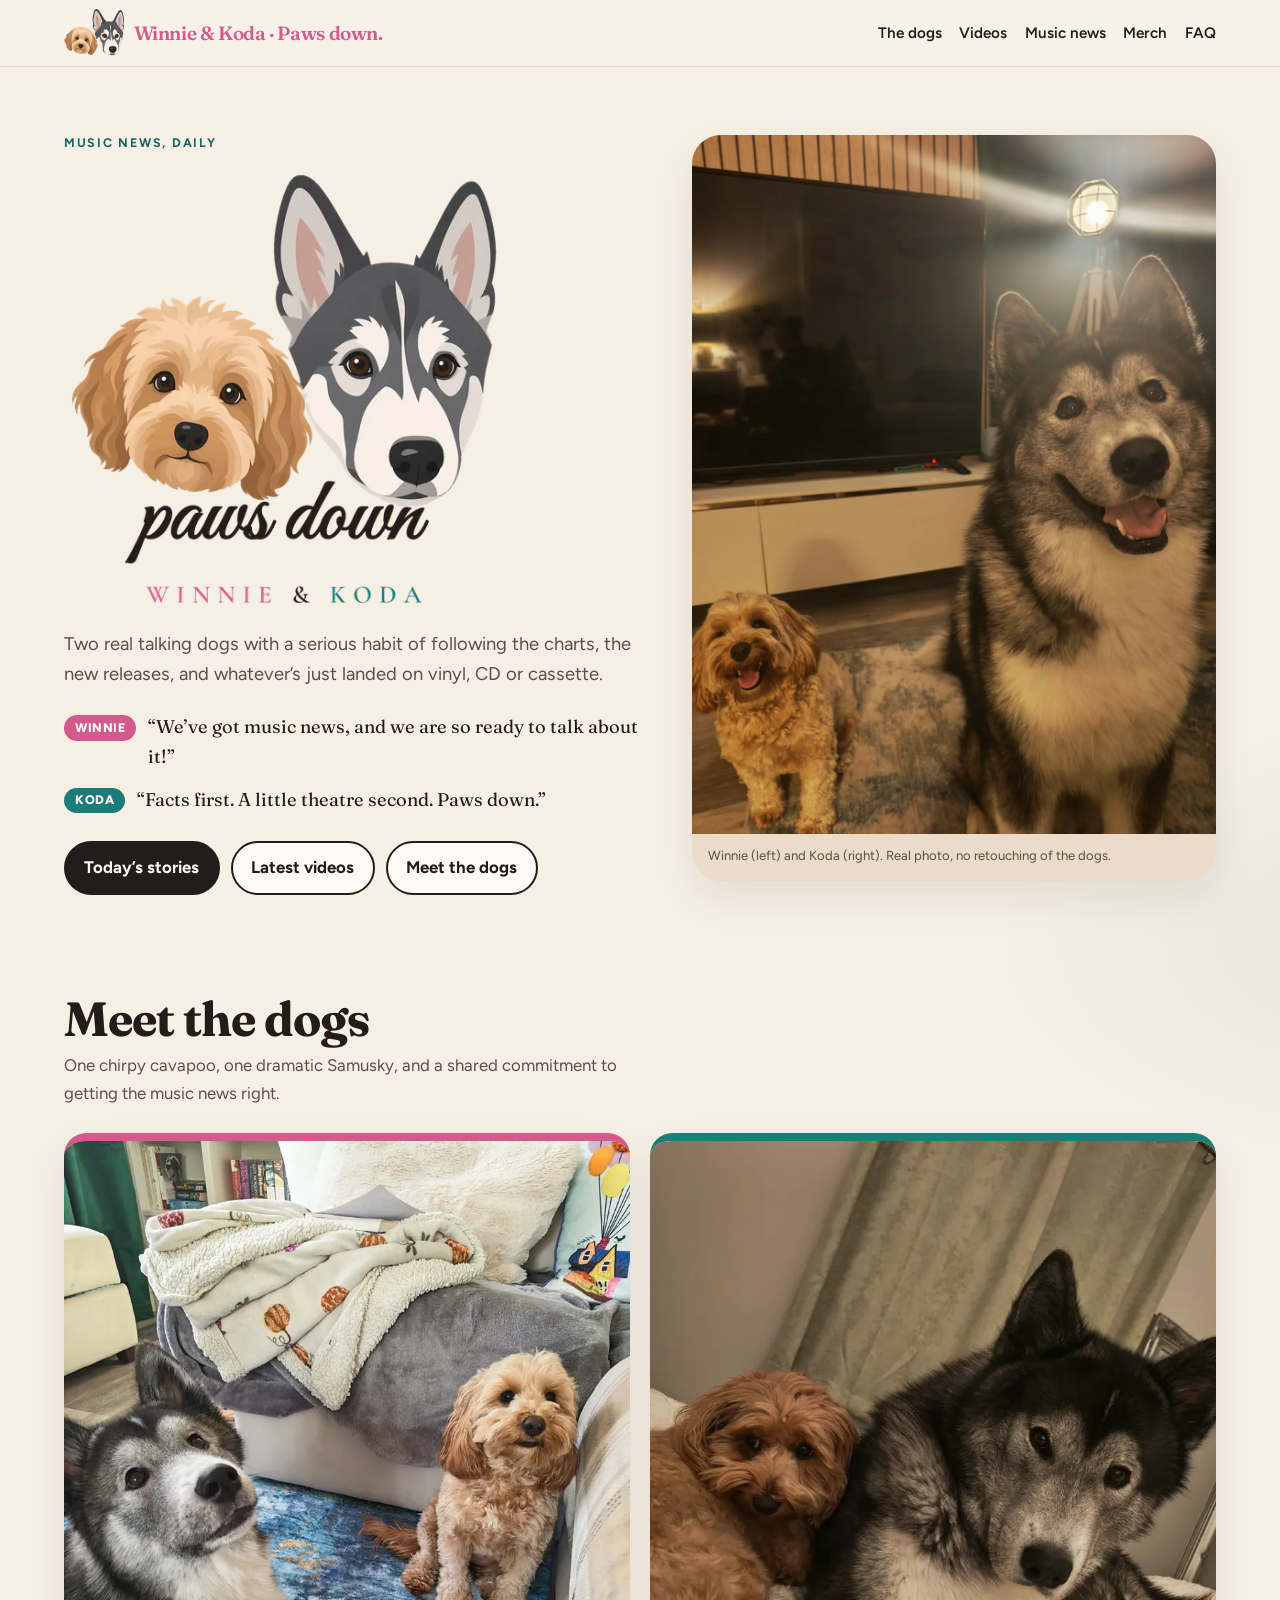
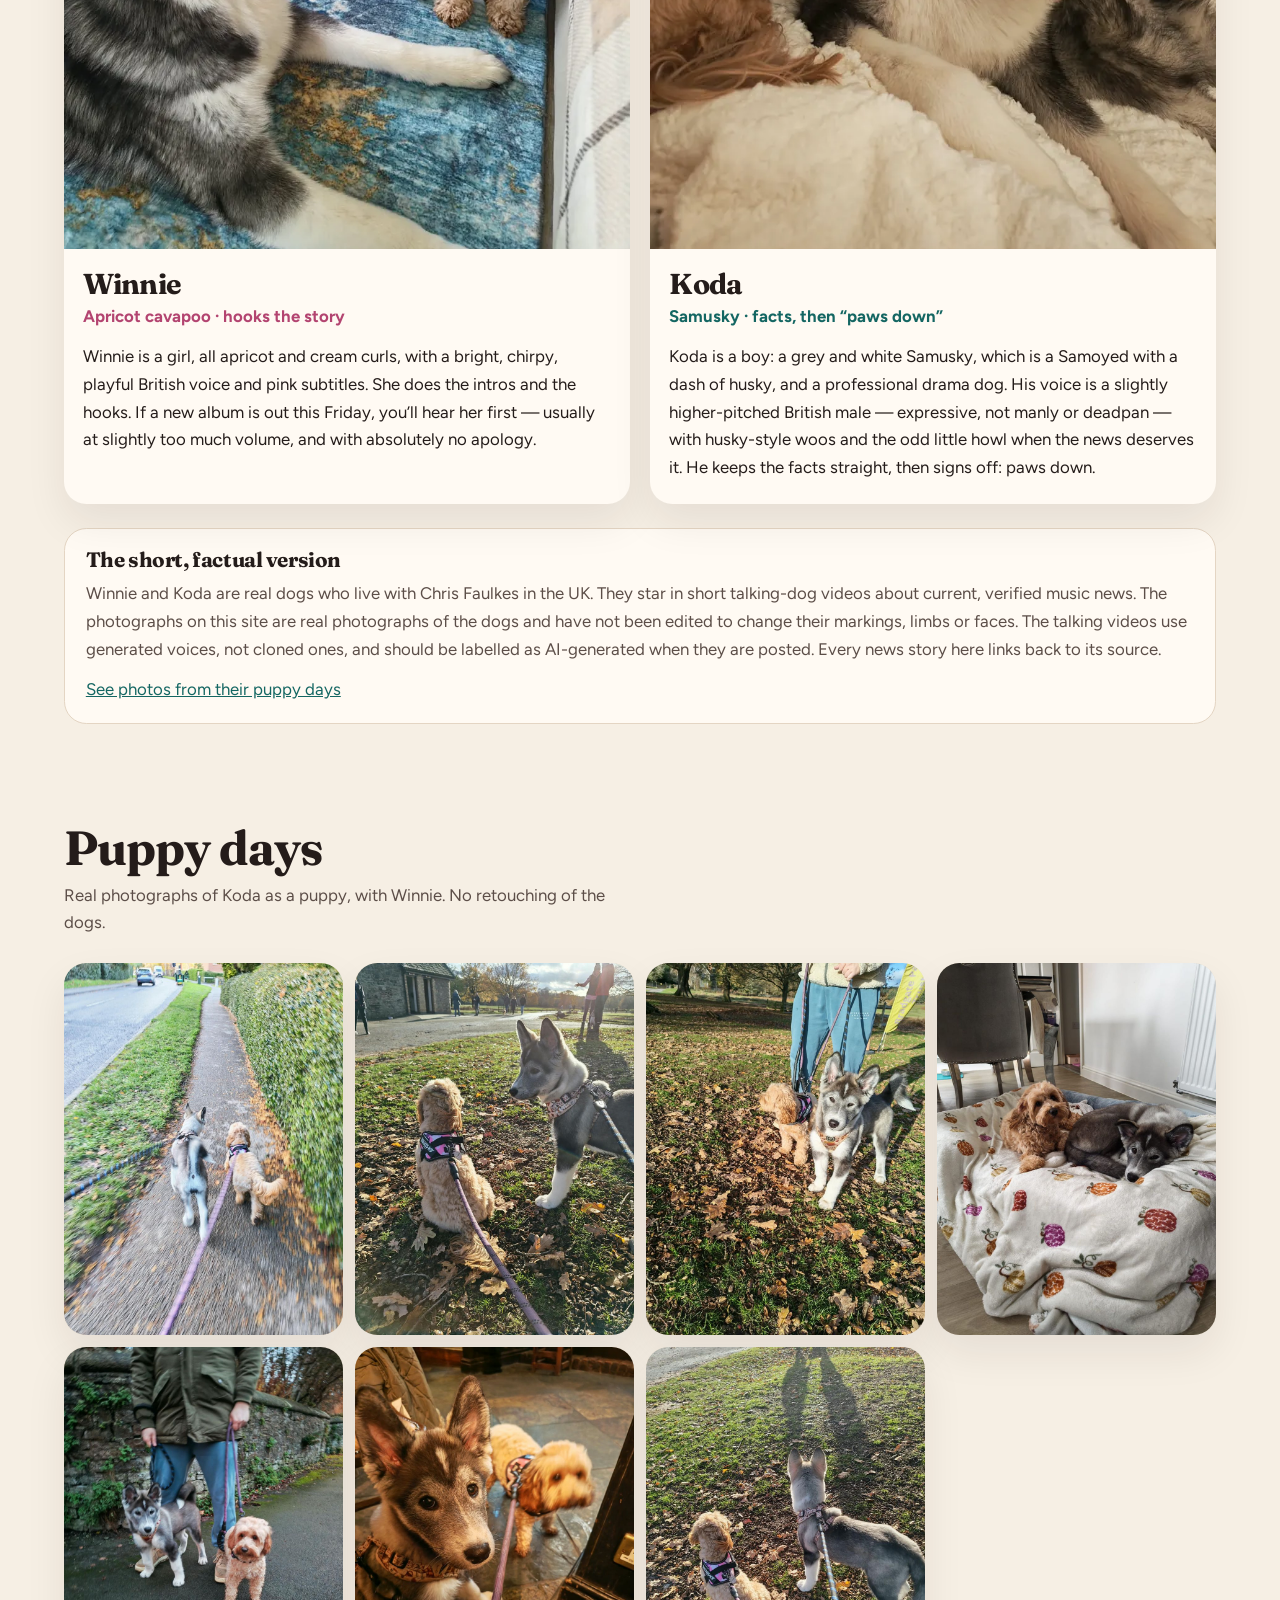
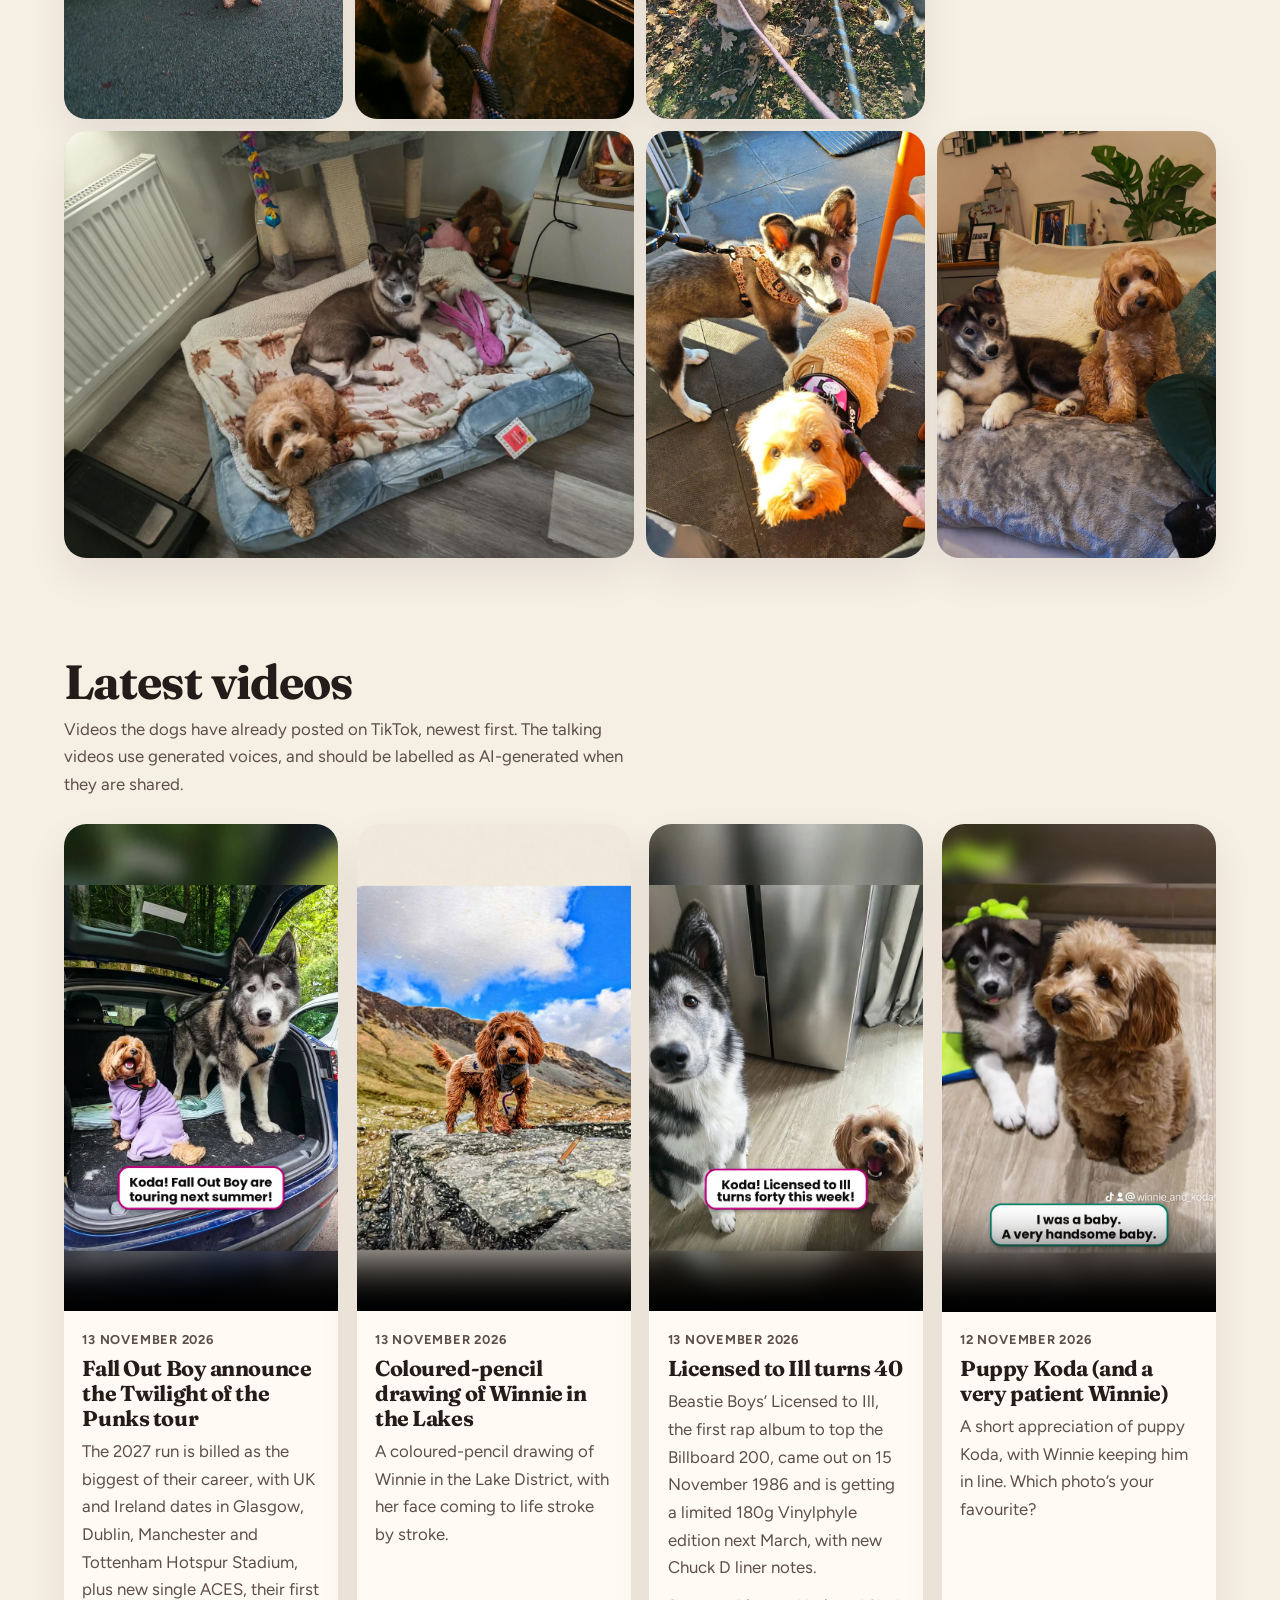
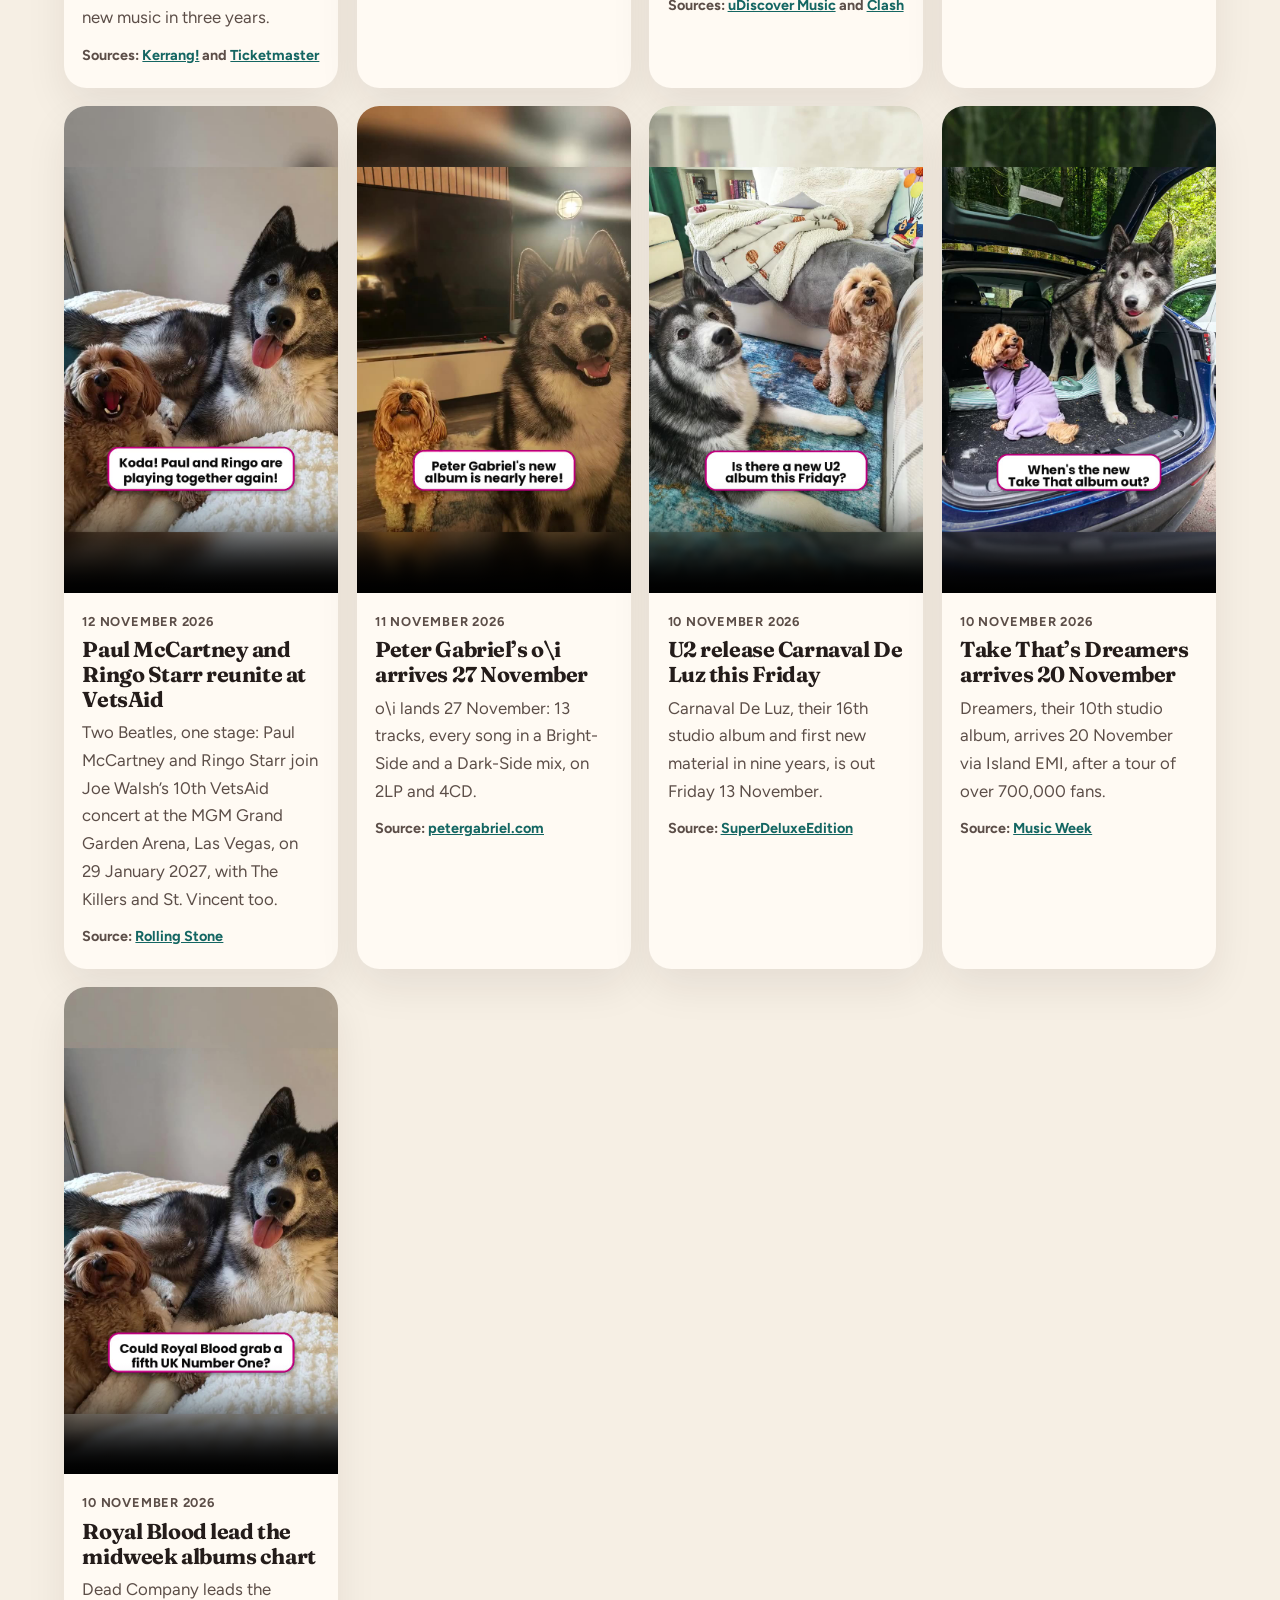
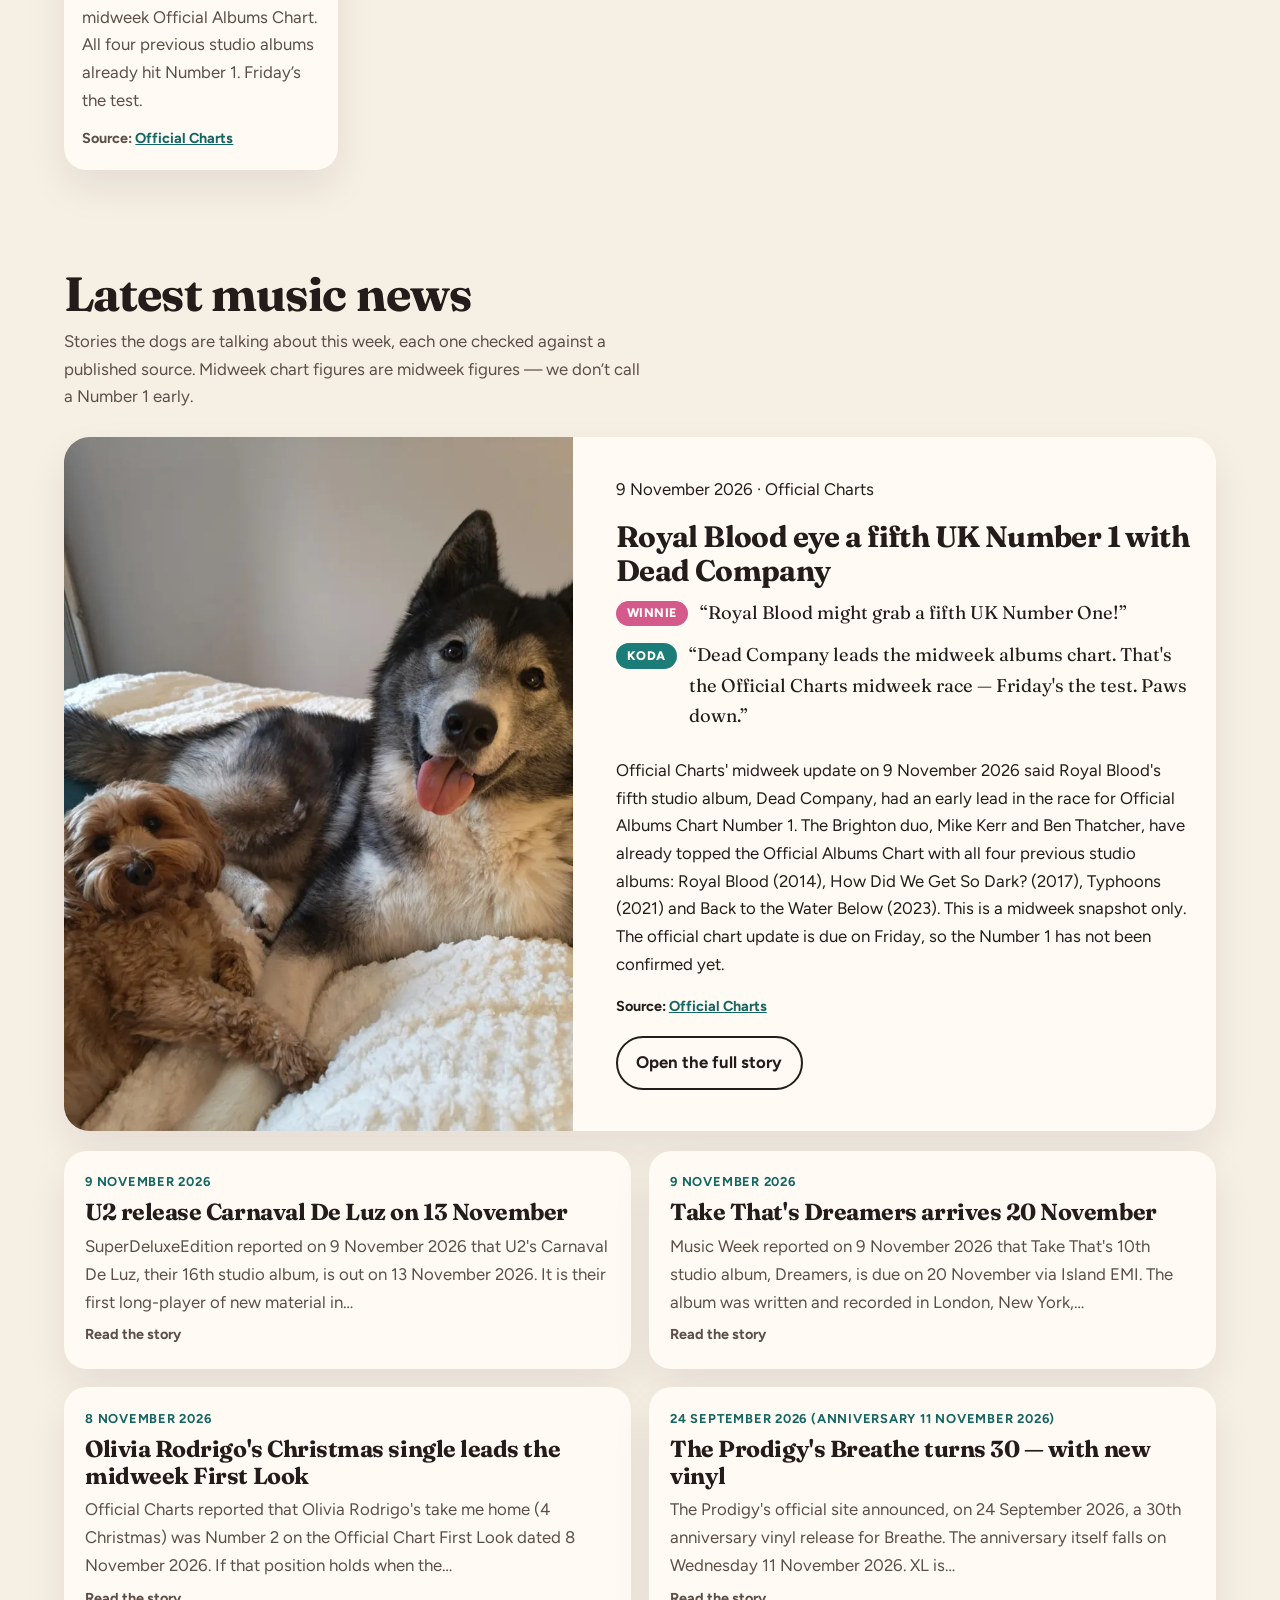
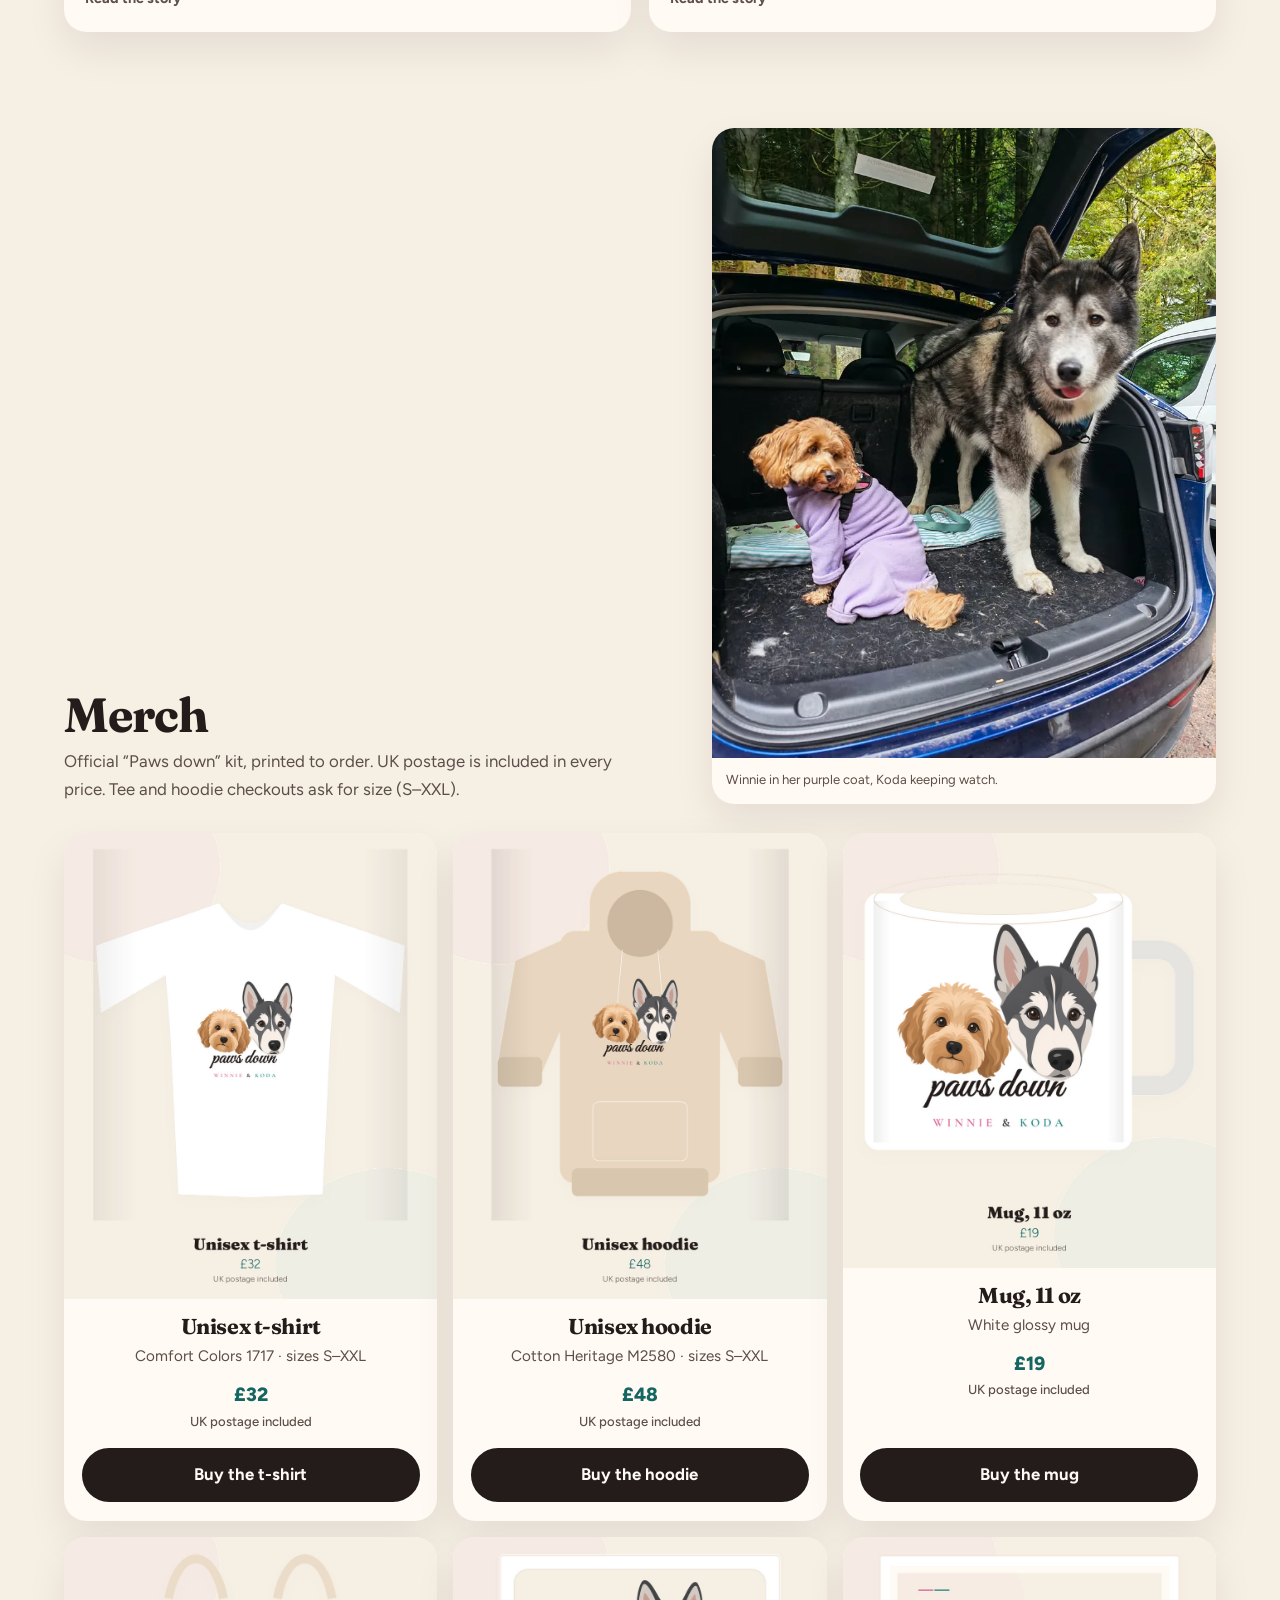
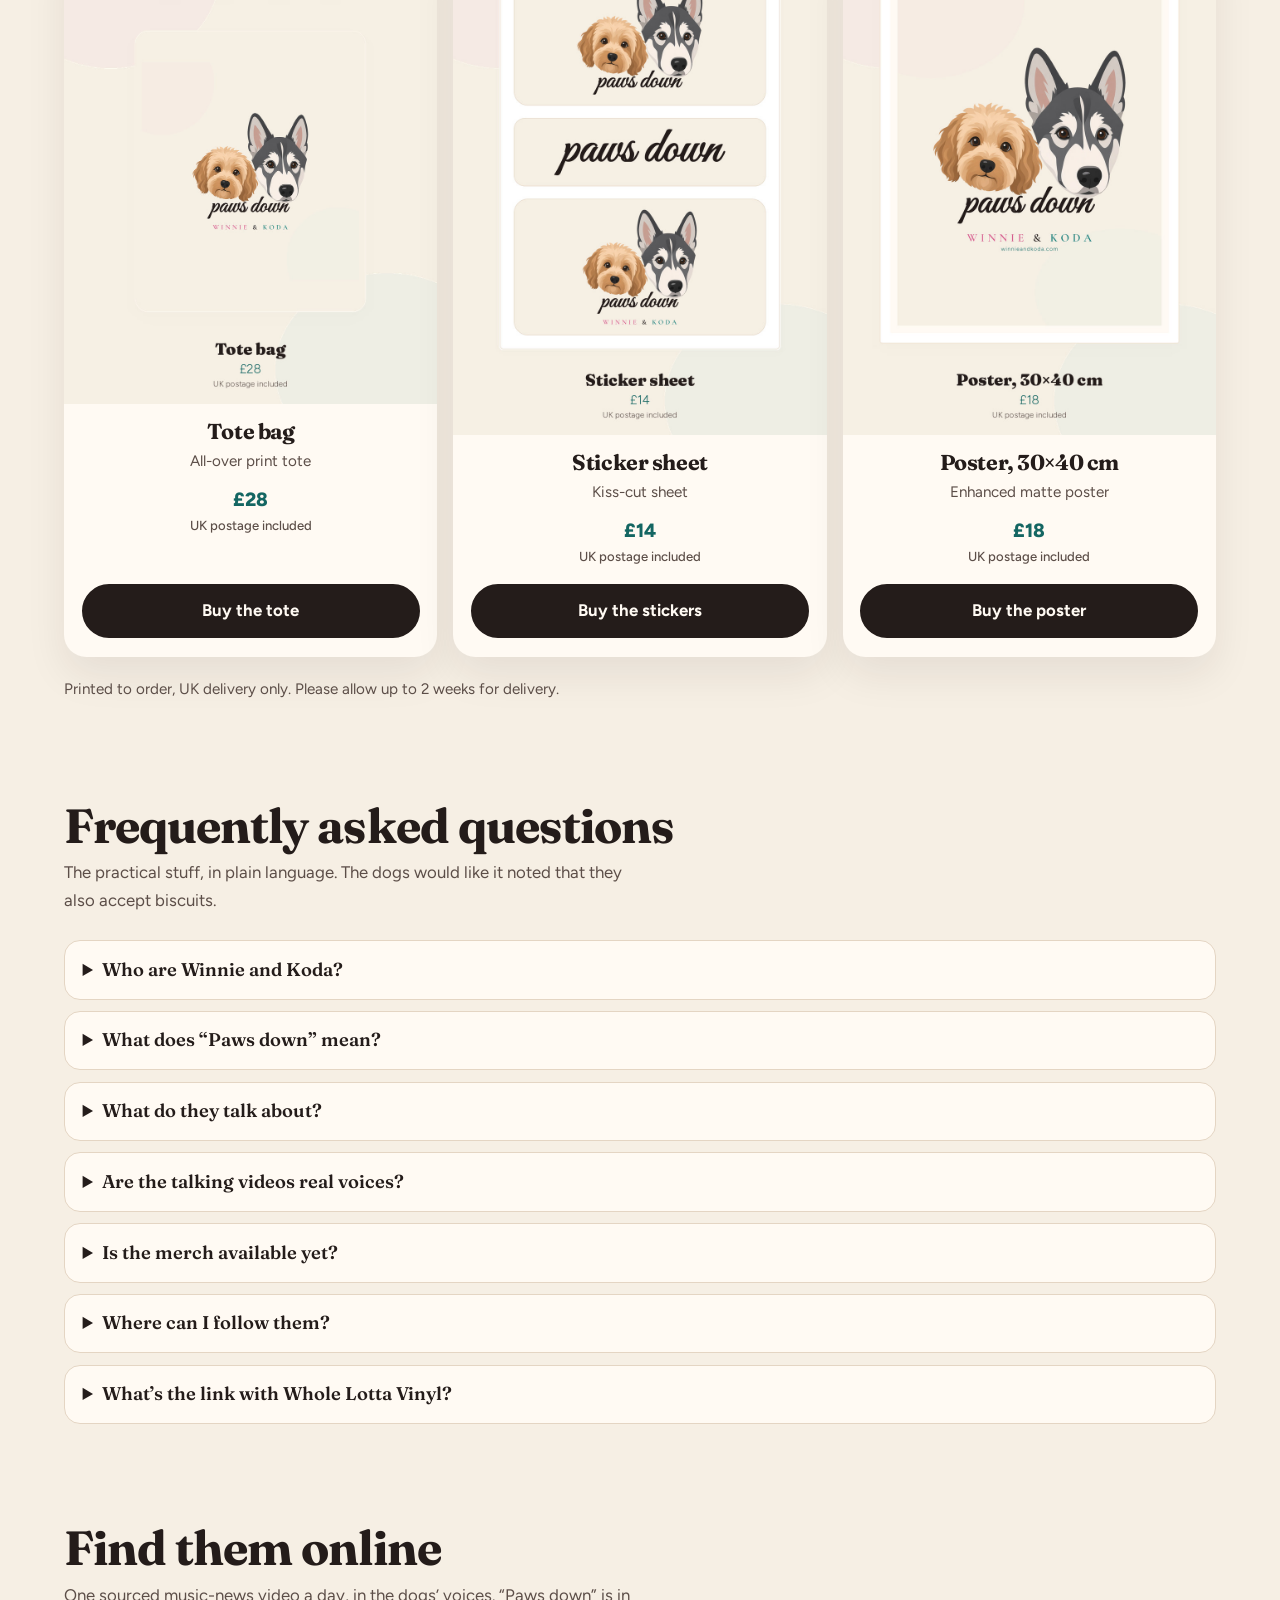
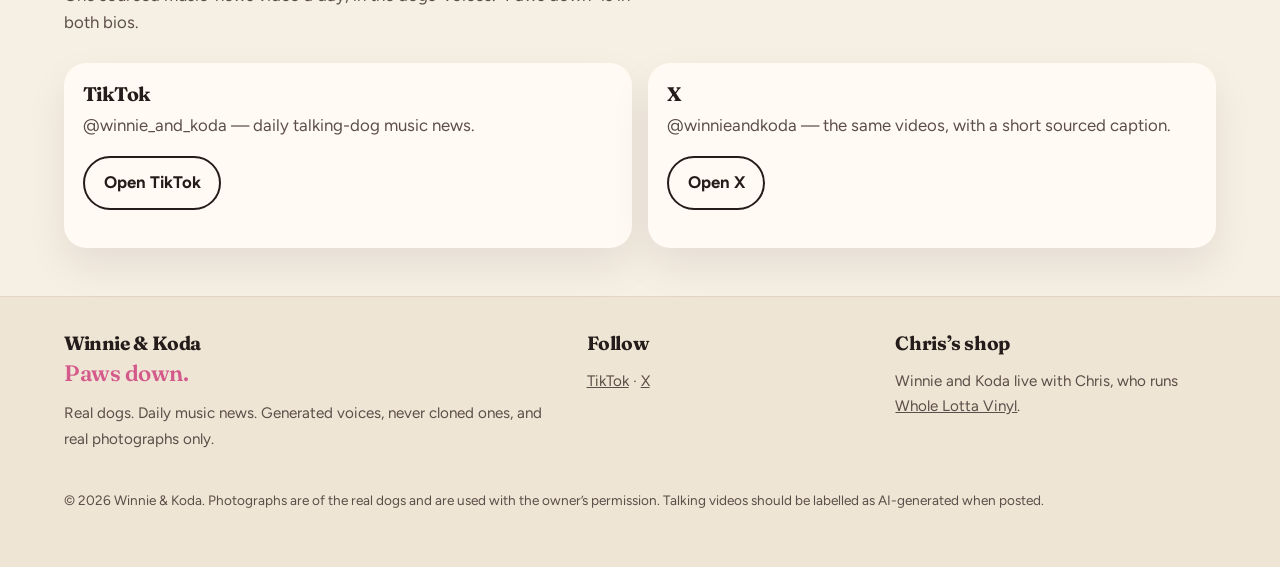
==== commit c6d53cbf: "Add four TikTok videos Chris posted on 13 November to Latest videos" ====
--- a/index.html
+++ b/index.html
@@ -386,9 +386,59 @@
       <div class="wrap">
         <div class="plain-head">
           <h2>Latest videos</h2>
-          <p class="kicker">Music news the dogs have already posted on TikTok and X, newest first. The talking videos use generated voices, and should be labelled as AI-generated when they are shared.</p>
+          <p class="kicker">Videos the dogs have already posted on TikTok, newest first. The talking videos use generated voices, and should be labelled as AI-generated when they are shared.</p>
         </div>
         <div class="video-grid">
+          <article class="video-card">
+            <div class="video-frame">
+              <video controls playsinline preload="none" poster="./videos/2026-11-13_fall-out-boy-tour.jpg" width="720" height="1280">
+                <source src="./videos/2026-11-13_fall-out-boy-tour.mp4" type="video/mp4">
+              </video>
+            </div>
+            <div class="copy">
+              <p class="when">13 November 2026</p>
+              <h3>Fall Out Boy announce the Twilight of the Punks tour</h3>
+              <p>The 2027 run is billed as the biggest of their career, with UK and Ireland dates in Glasgow, Dublin, Manchester and Tottenham Hotspur Stadium, plus new single ACES, their first new music in three years.</p>
+              <p class="source">Sources: <a href="https://www.kerrang.com/fall-out-boy-twilight-of-the-punks-2027-stadium-tour-tottenham-hotspur-london-a-day-to-remember-neck-deep-new-single-aces">Kerrang!</a> and <a href="https://discover.ticketmaster.co.uk/music/fall-out-boy-announce-uk-and-ireland-tour-dates-for-next-summer-81896/">Ticketmaster</a></p>
+            </div>
+          </article>
+          <article class="video-card">
+            <div class="video-frame">
+              <video controls playsinline preload="none" poster="./videos/2026-11-13_winnie-colour-pencil.jpg" width="720" height="1280">
+                <source src="./videos/2026-11-13_winnie-colour-pencil.mp4" type="video/mp4">
+              </video>
+            </div>
+            <div class="copy">
+              <p class="when">13 November 2026</p>
+              <h3>Coloured-pencil drawing of Winnie in the Lakes</h3>
+              <p>A coloured-pencil drawing of Winnie in the Lake District, with her face coming to life stroke by stroke.</p>
+            </div>
+          </article>
+          <article class="video-card">
+            <div class="video-frame">
+              <video controls playsinline preload="none" poster="./videos/2026-11-13_beastie-boys-licensed-to-ill.jpg" width="720" height="1280">
+                <source src="./videos/2026-11-13_beastie-boys-licensed-to-ill.mp4" type="video/mp4">
+              </video>
+            </div>
+            <div class="copy">
+              <p class="when">13 November 2026</p>
+              <h3>Licensed to Ill turns 40</h3>
+              <p>Beastie Boys’ Licensed to Ill, the first rap album to top the Billboard 200, came out on 15 November 1986 and is getting a limited 180g Vinylphyle edition next March, with new Chuck D liner notes.</p>
+              <p class="source">Sources: <a href="https://www.udiscovermusic.com/news/beastie-boys-licensed-to-ill/">uDiscover Music</a> and <a href="https://www.clashmusic.com/news/beastie-boys-to-re-issue-licensed-to-ill-for-its-40th-anniversary/">Clash</a></p>
+            </div>
+          </article>
+          <article class="video-card">
+            <div class="video-frame">
+              <video controls playsinline preload="none" poster="./videos/2026-11-12_puppy-koda.jpg" width="720" height="1280">
+                <source src="./videos/2026-11-12_puppy-koda.mp4" type="video/mp4">
+              </video>
+            </div>
+            <div class="copy">
+              <p class="when">12 November 2026</p>
+              <h3>Puppy Koda (and a very patient Winnie)</h3>
+              <p>A short appreciation of puppy Koda, with Winnie keeping him in line. Which photo’s your favourite?</p>
+            </div>
+          </article>
           <article class="video-card">
             <div class="video-frame">
               <video controls playsinline preload="none" poster="./videos/2026-11-12_mccartney-ringo-vetsaid.jpg" width="720" height="1280">
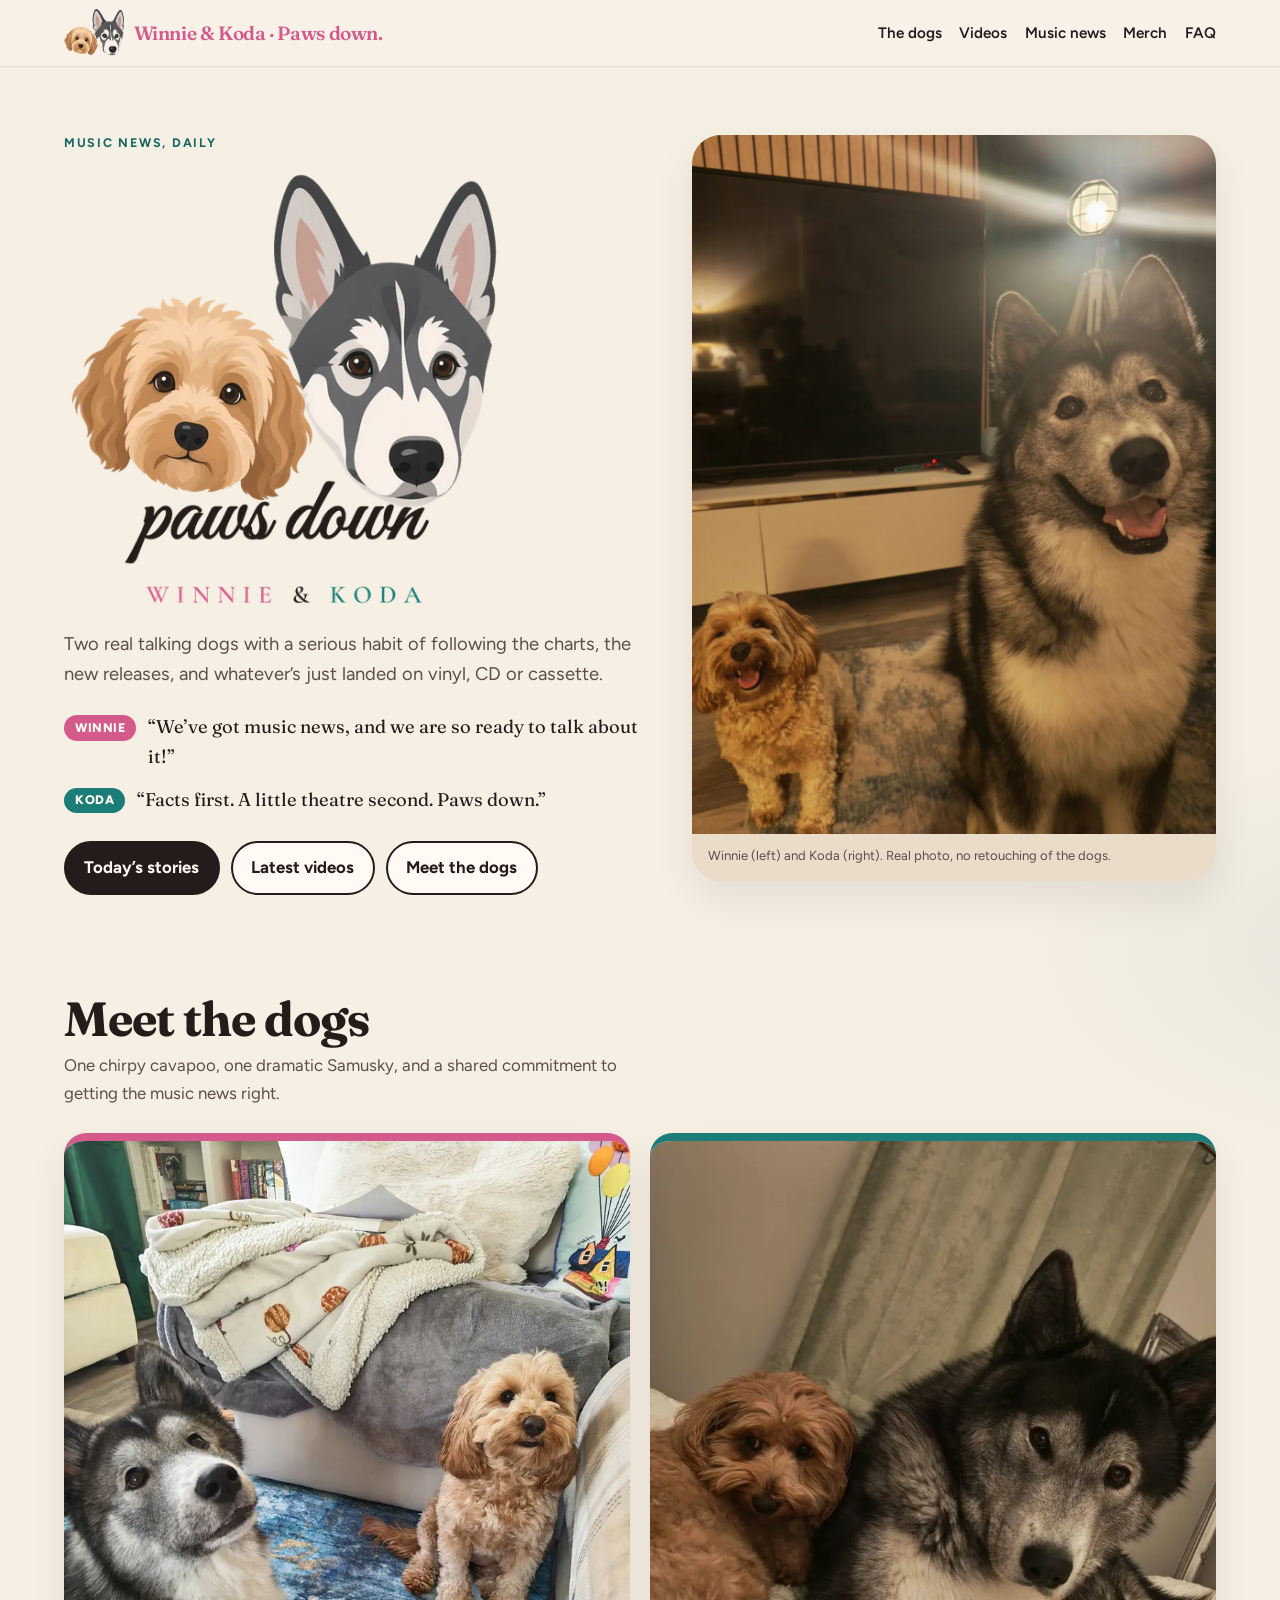
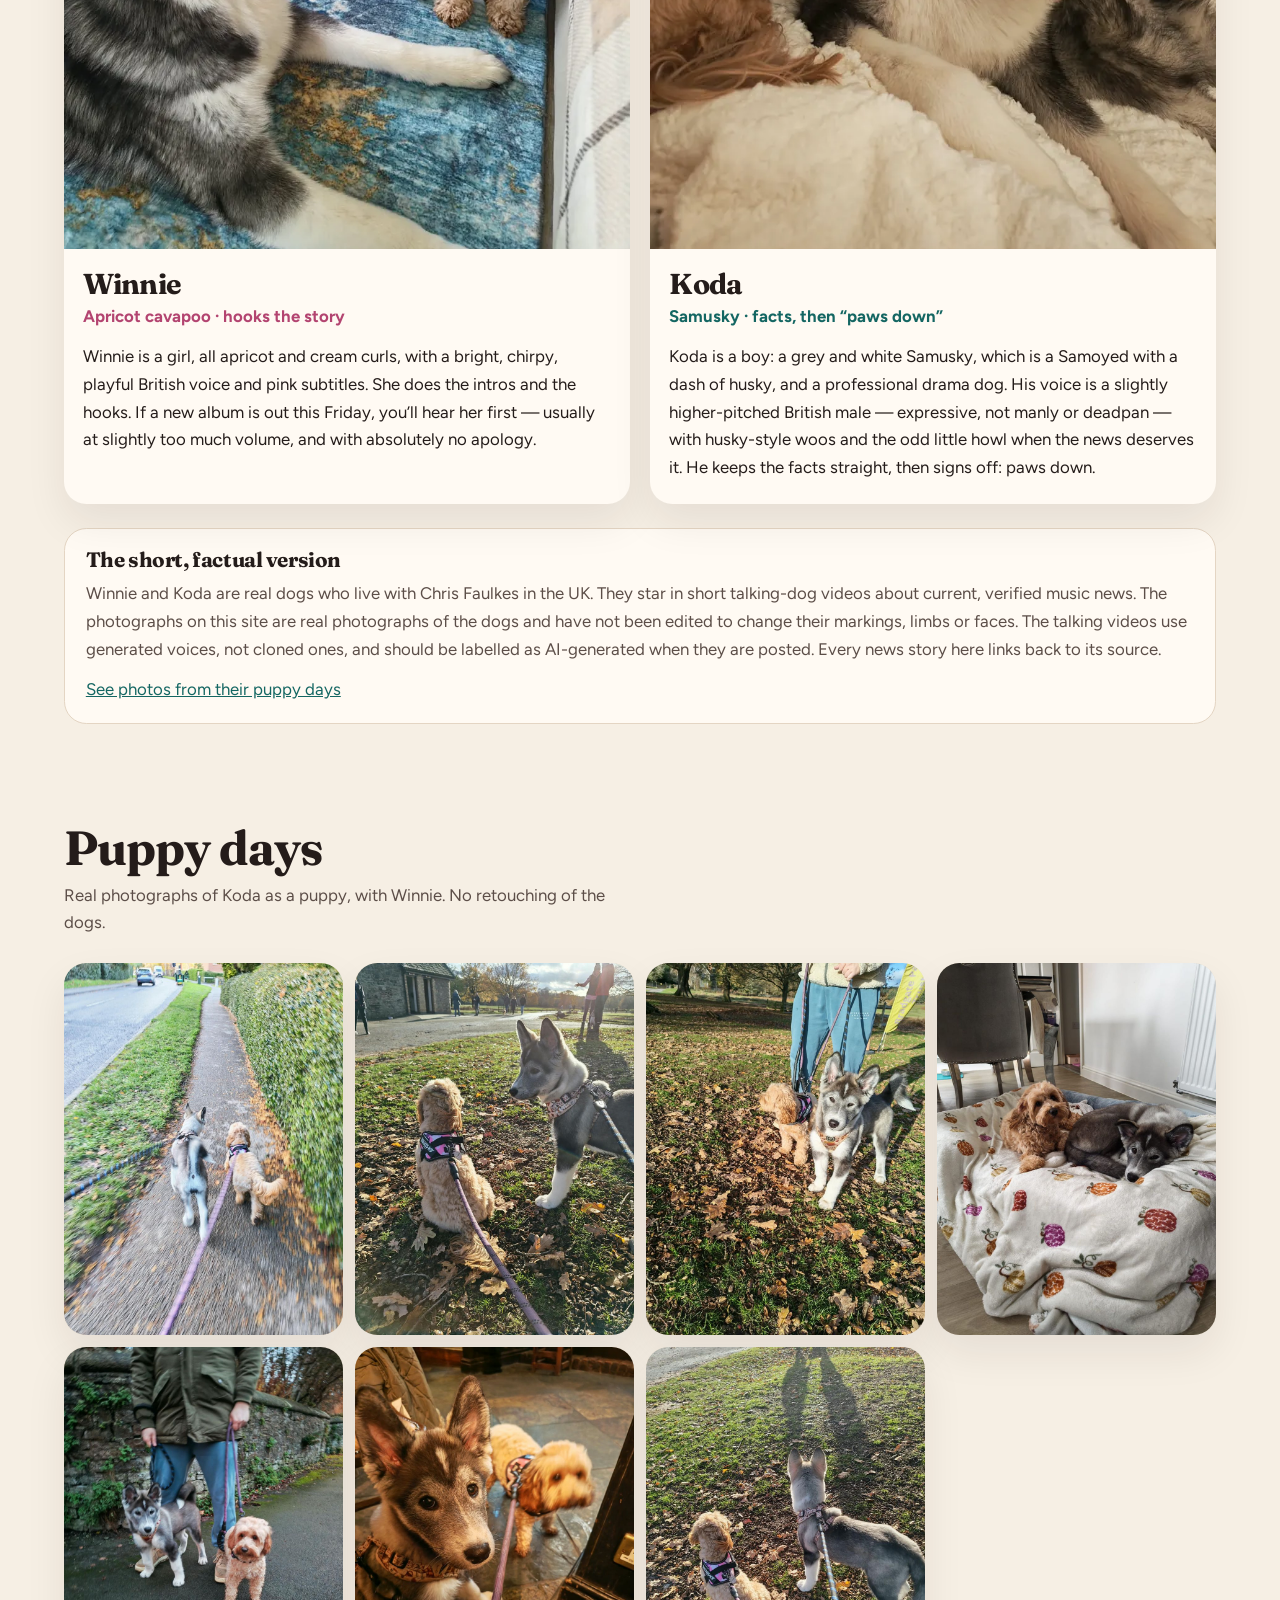
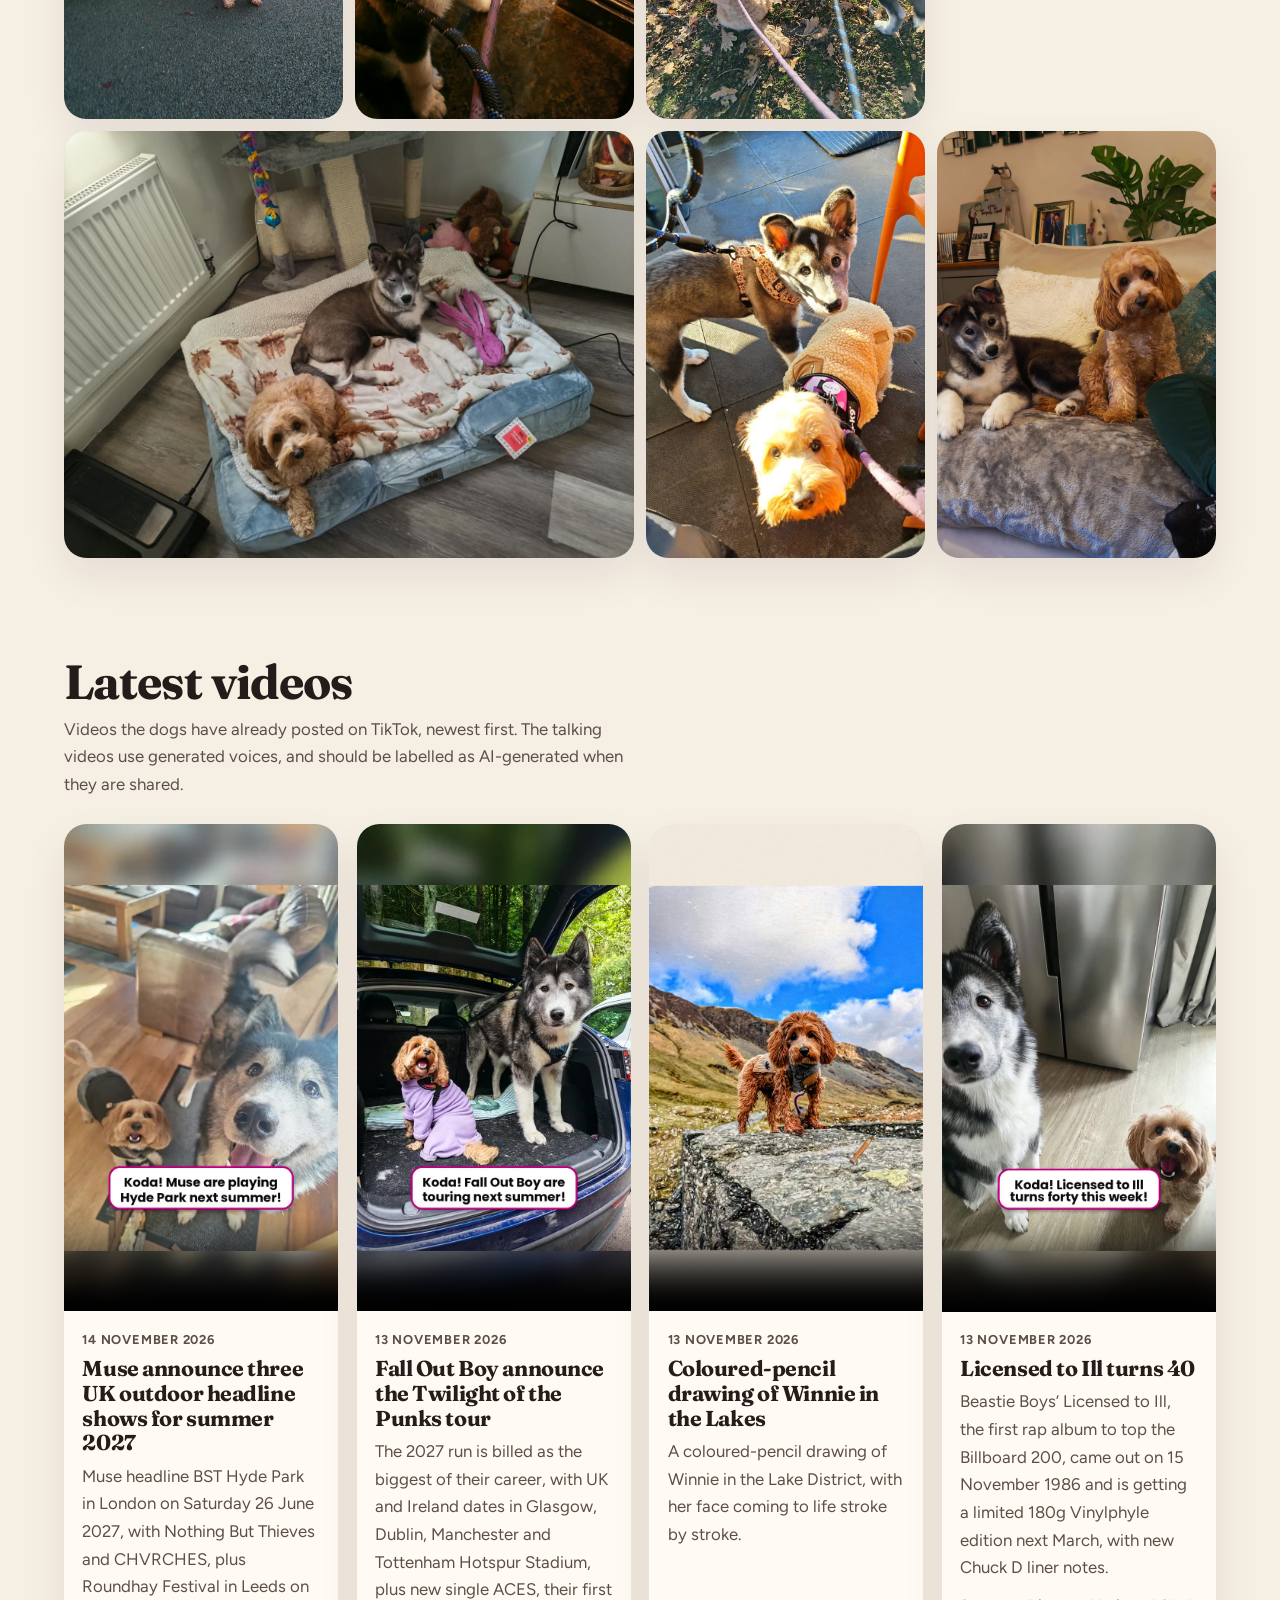
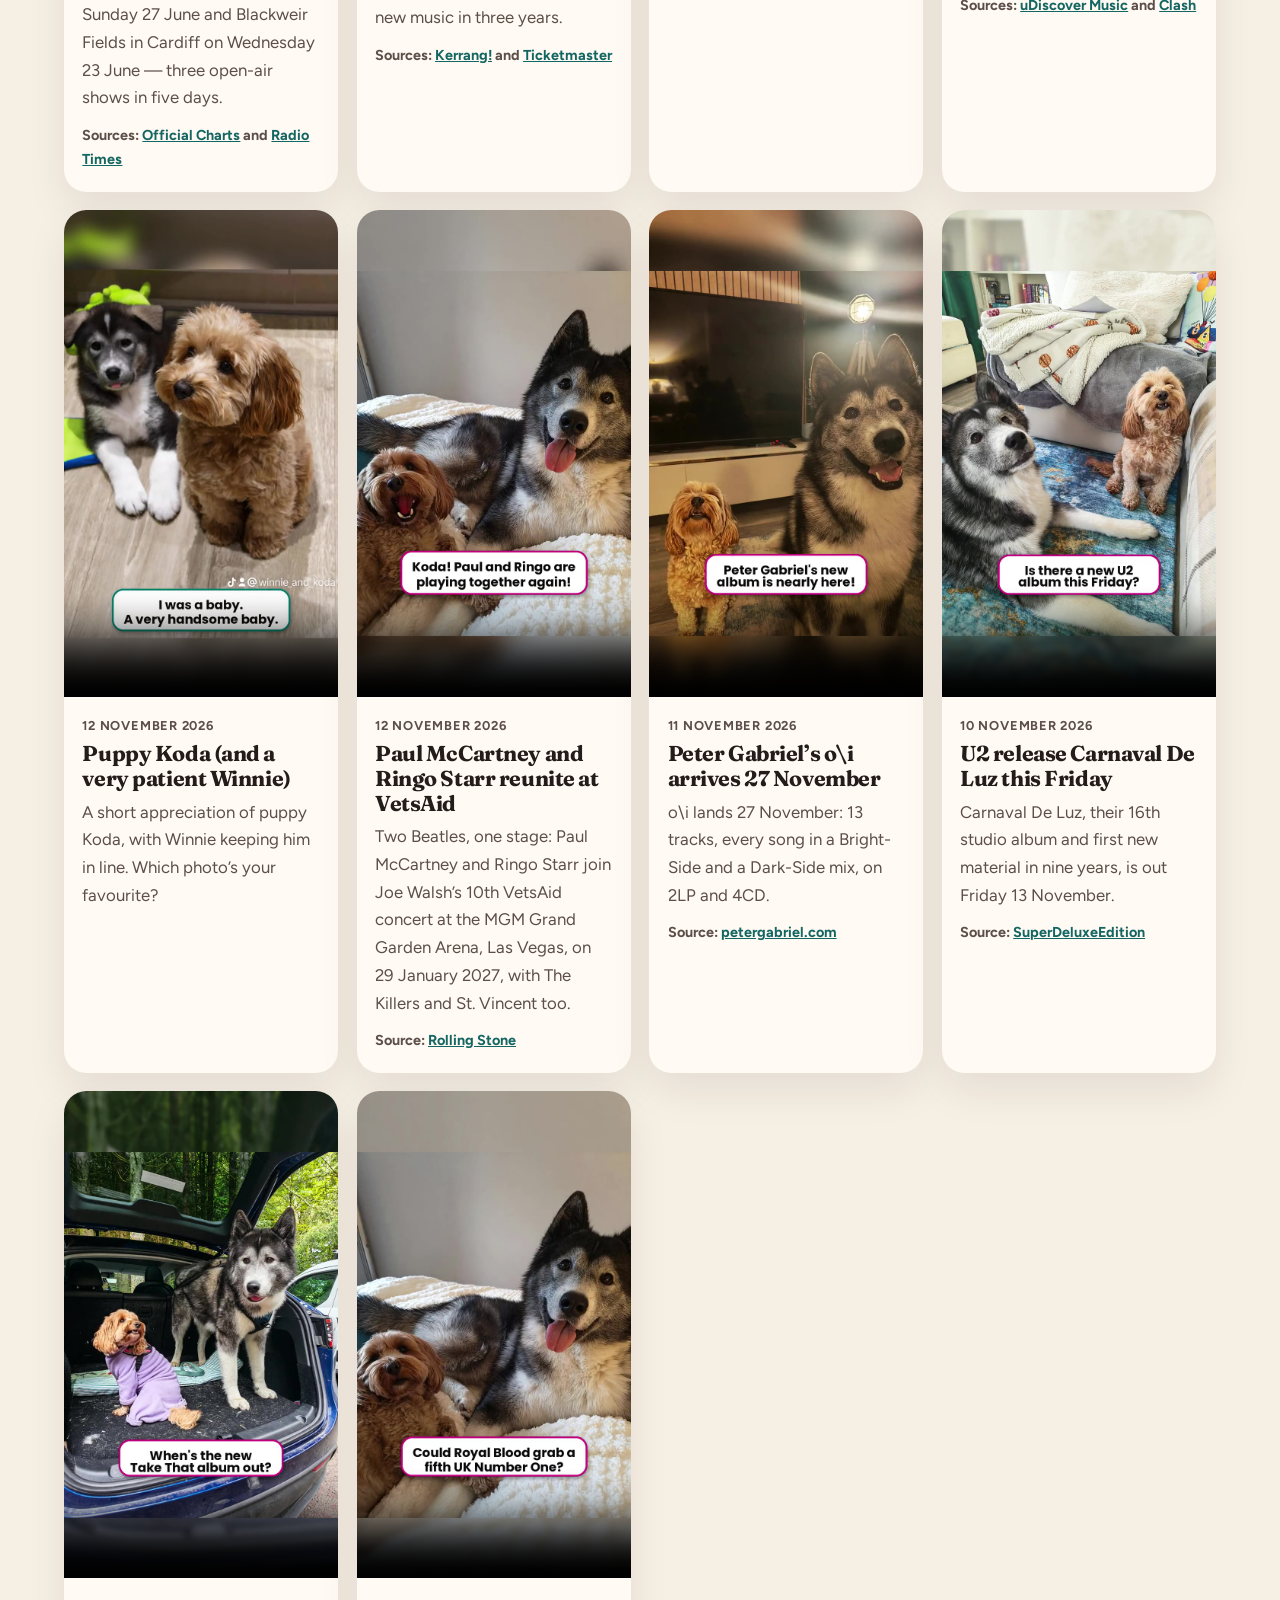
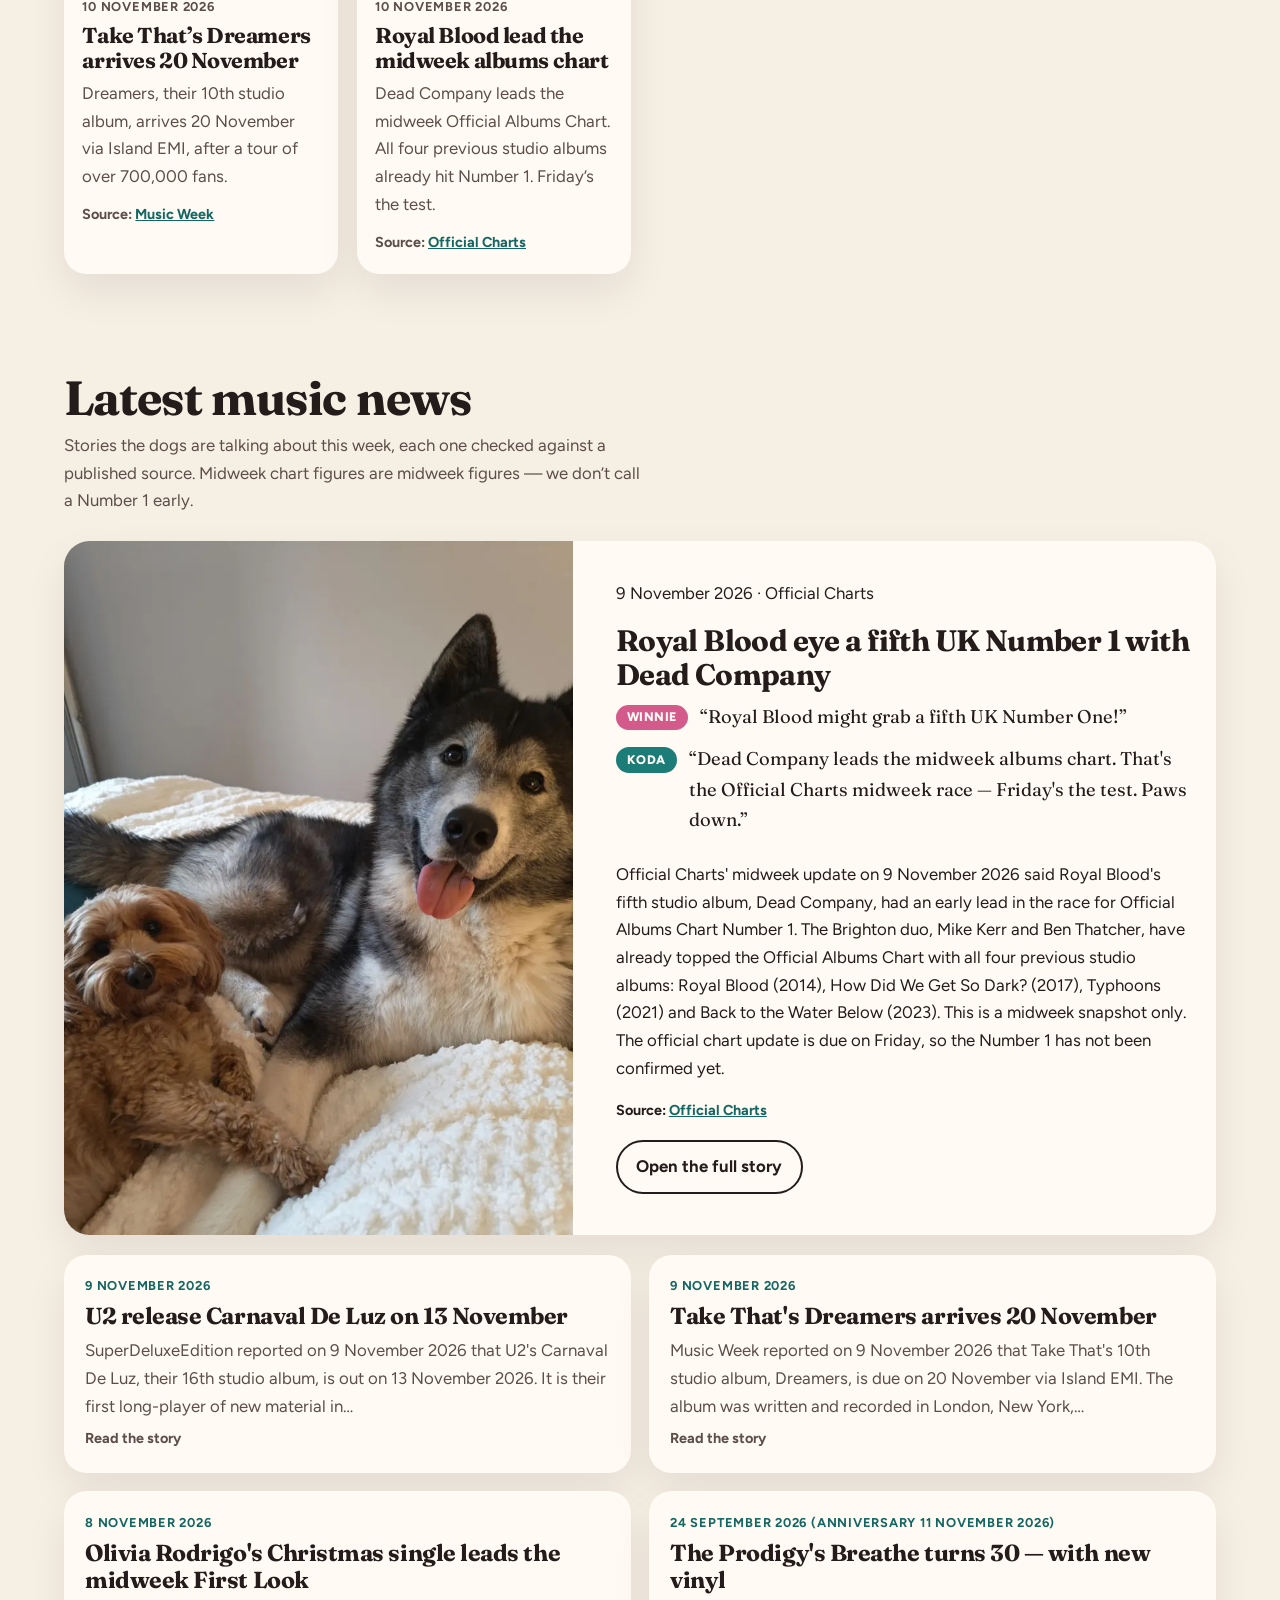
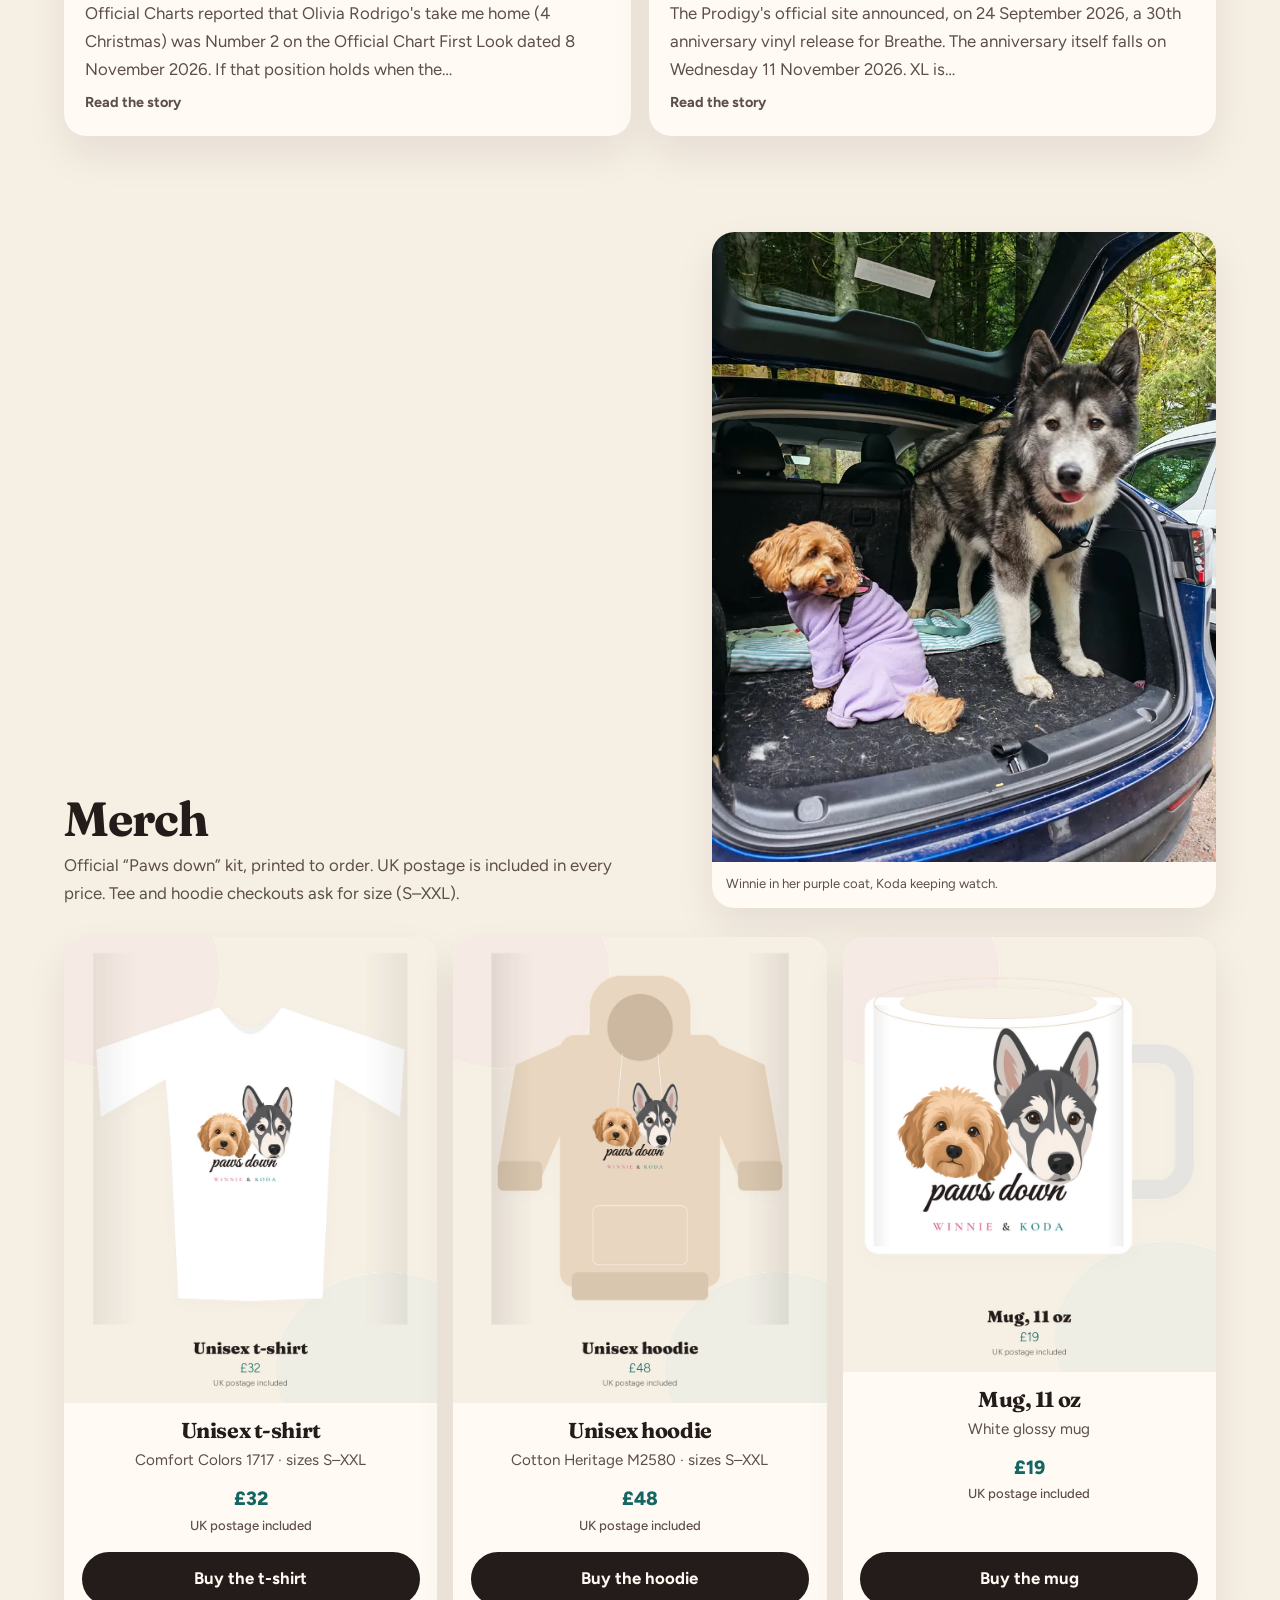
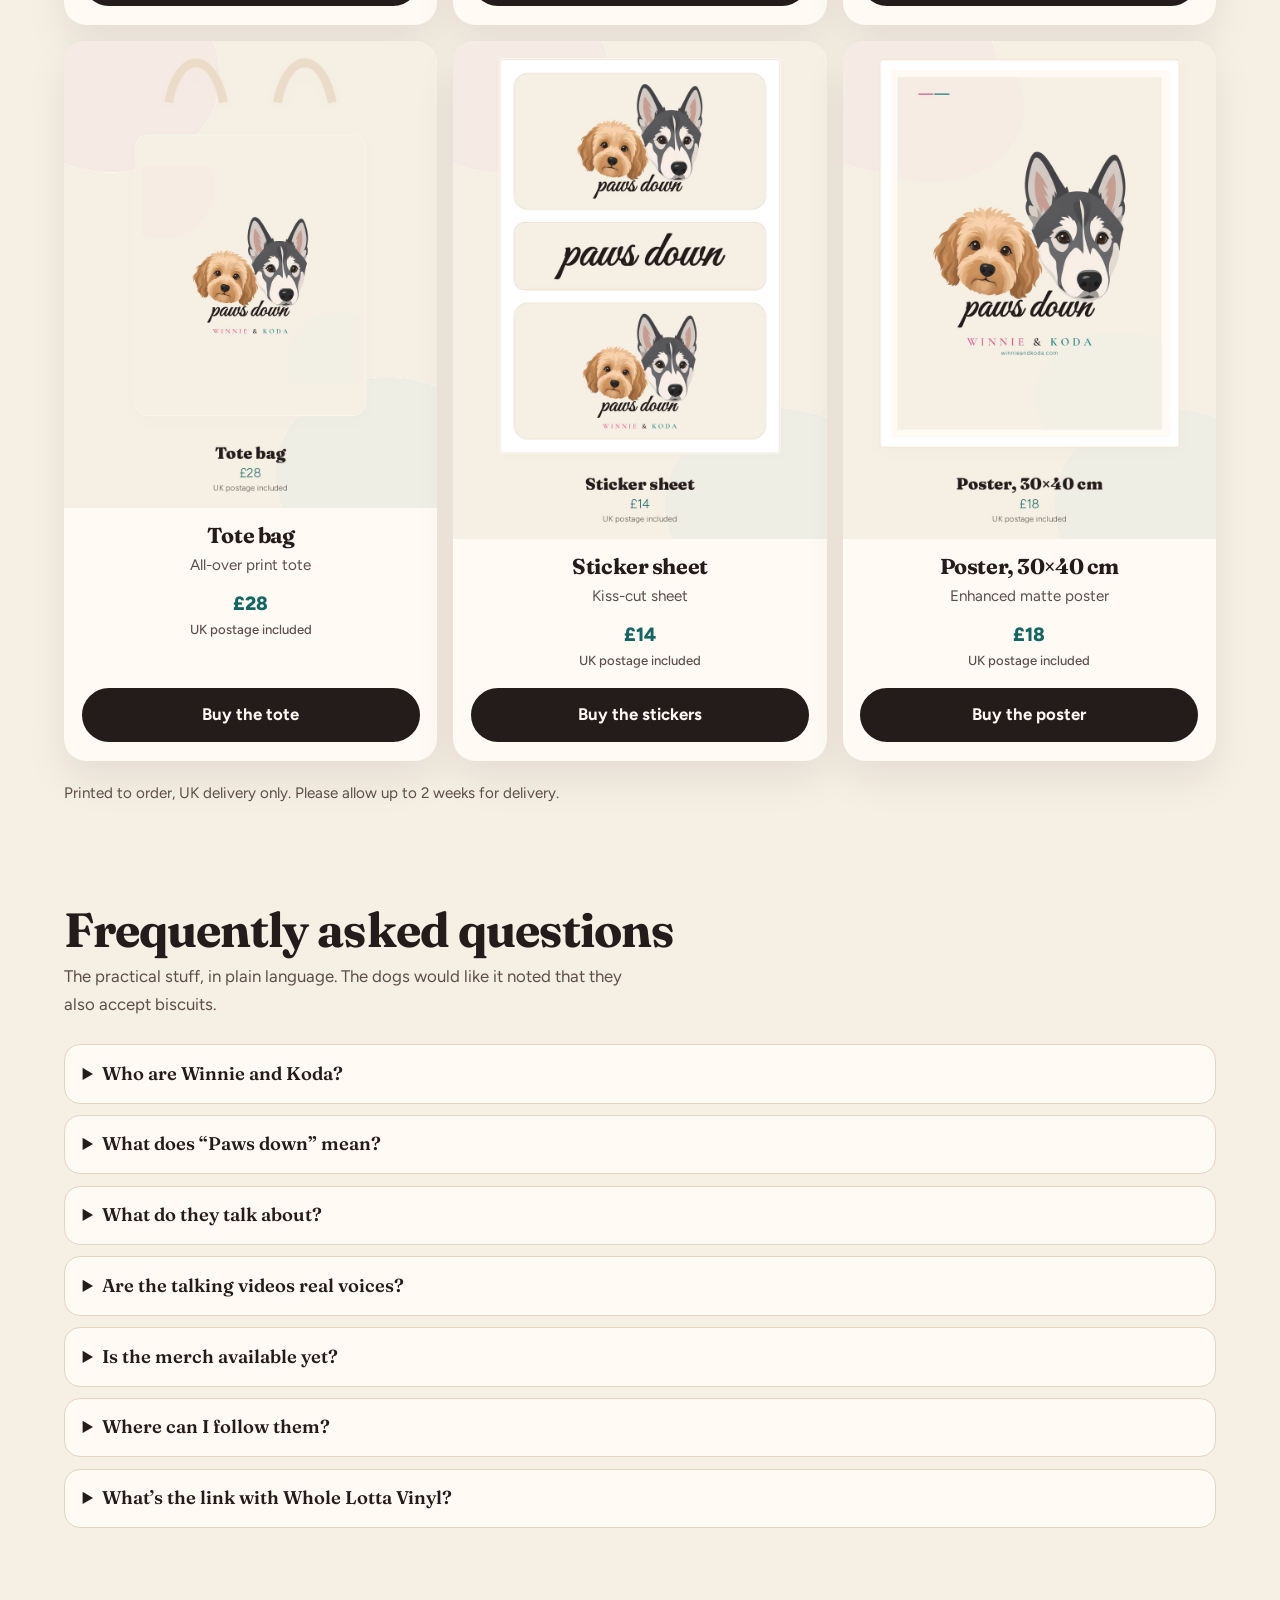
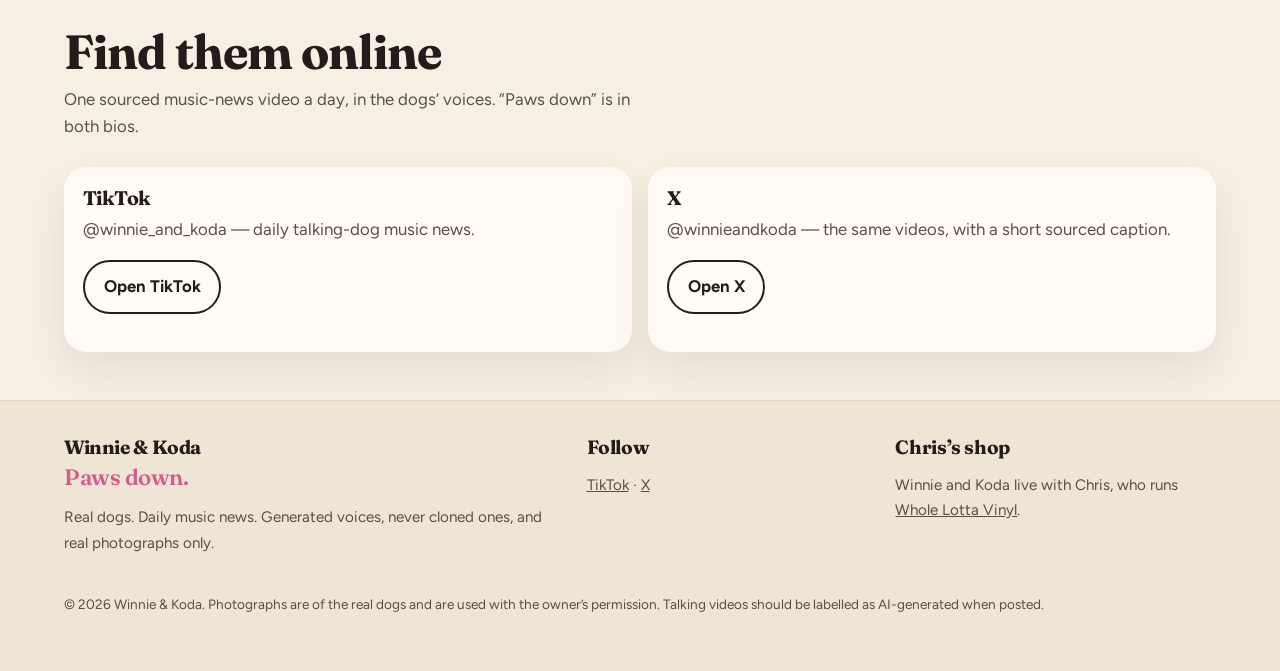
==== commit 6793af2c: "Add Muse summer 2027 UK shows video to Latest videos (posted on TikTok 14 Nov 2026)." ====
--- a/index.html
+++ b/index.html
@@ -391,6 +391,19 @@
         <div class="video-grid">
           <article class="video-card">
             <div class="video-frame">
+              <video controls playsinline preload="none" poster="./videos/2026-11-14_muse-2027-uk-shows.jpg" width="720" height="1280">
+                <source src="./videos/2026-11-14_muse-2027-uk-shows.mp4" type="video/mp4">
+              </video>
+            </div>
+            <div class="copy">
+              <p class="when">14 November 2026</p>
+              <h3>Muse announce three UK outdoor headline shows for summer 2027</h3>
+              <p>Muse headline BST Hyde Park in London on Saturday 26 June 2027, with Nothing But Thieves and CHVRCHES, plus Roundhay Festival in Leeds on Sunday 27 June and Blackweir Fields in Cardiff on Wednesday 23 June — three open-air shows in five days.</p>
+              <p class="source">Sources: <a href="https://www.officialcharts.com/chart-news/muse-bst-hyde-park-2027-tickets-presale-lineup/">Official Charts</a> and <a href="https://www.radiotimes.com/going-out/tickets/muse-bst-hyde-park/">Radio Times</a></p>
+            </div>
+          </article>
+          <article class="video-card">
+            <div class="video-frame">
               <video controls playsinline preload="none" poster="./videos/2026-11-13_fall-out-boy-tour.jpg" width="720" height="1280">
                 <source src="./videos/2026-11-13_fall-out-boy-tour.mp4" type="video/mp4">
               </video>
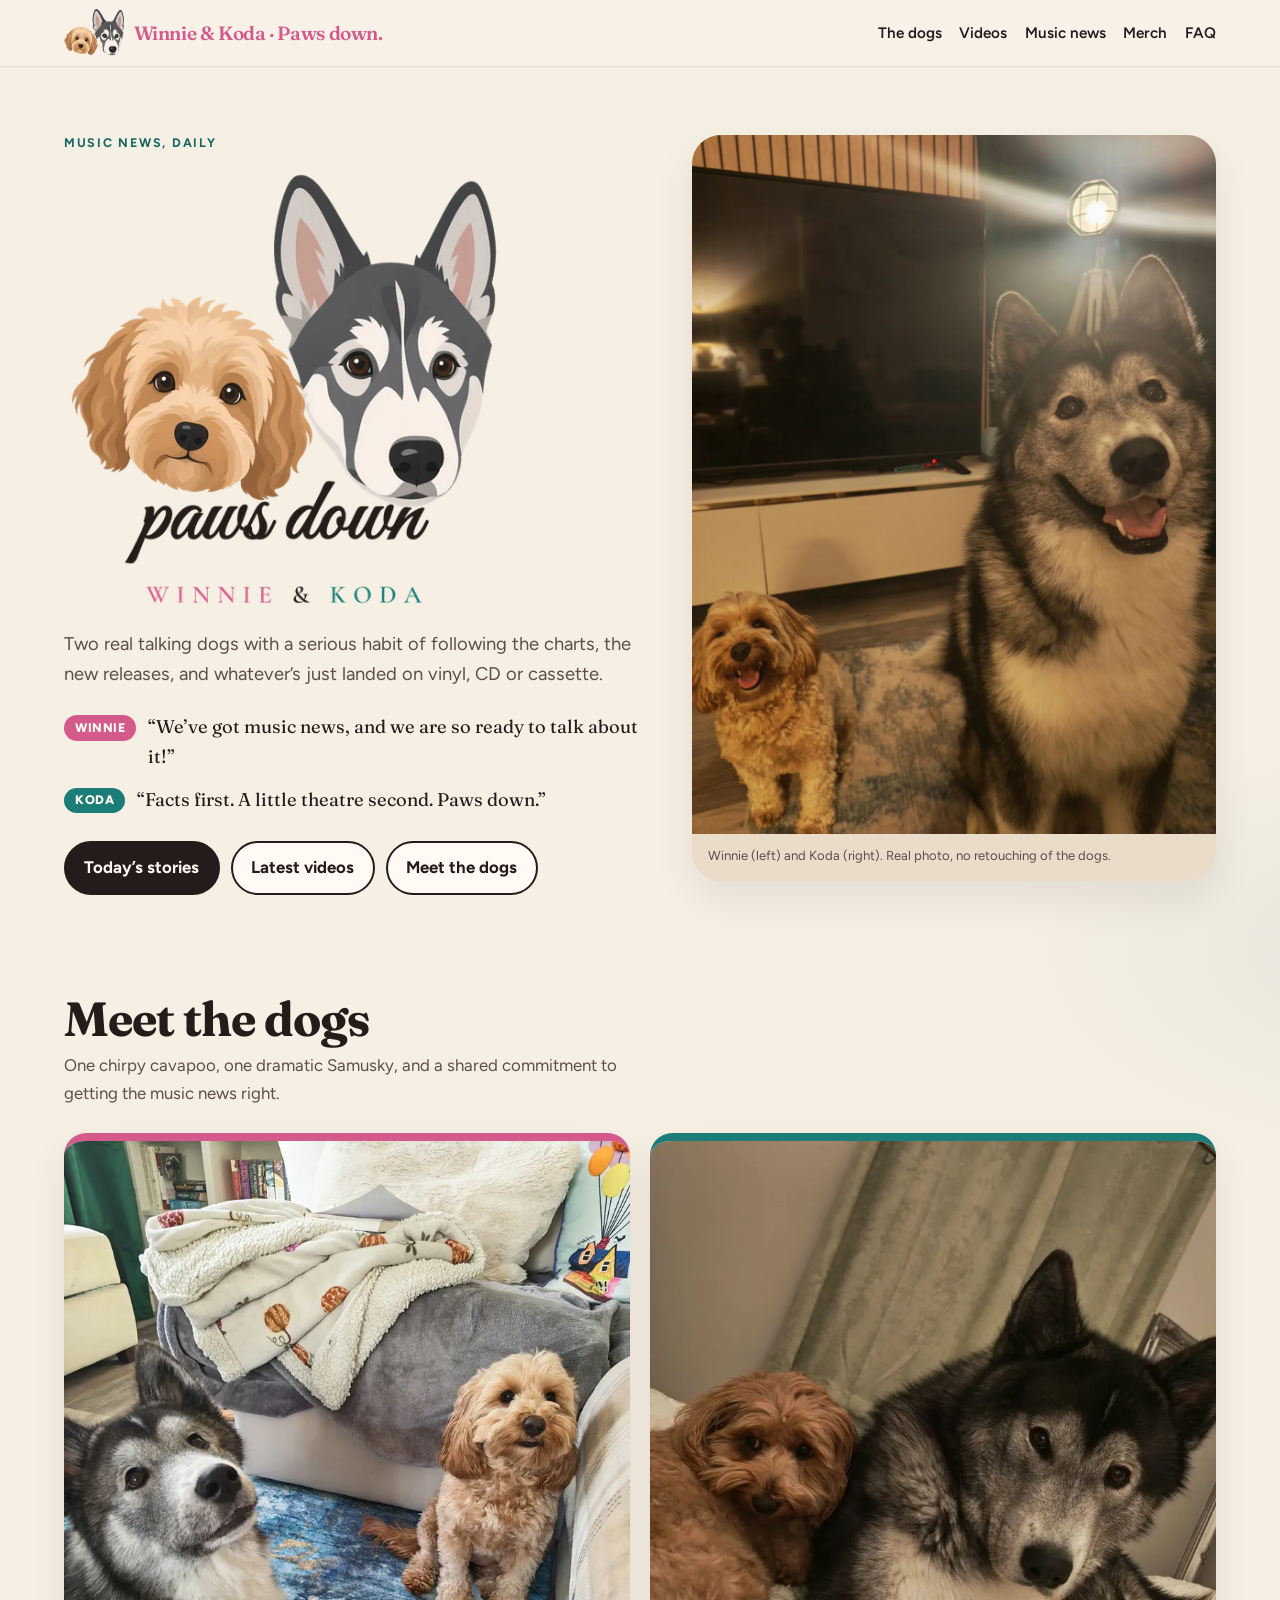
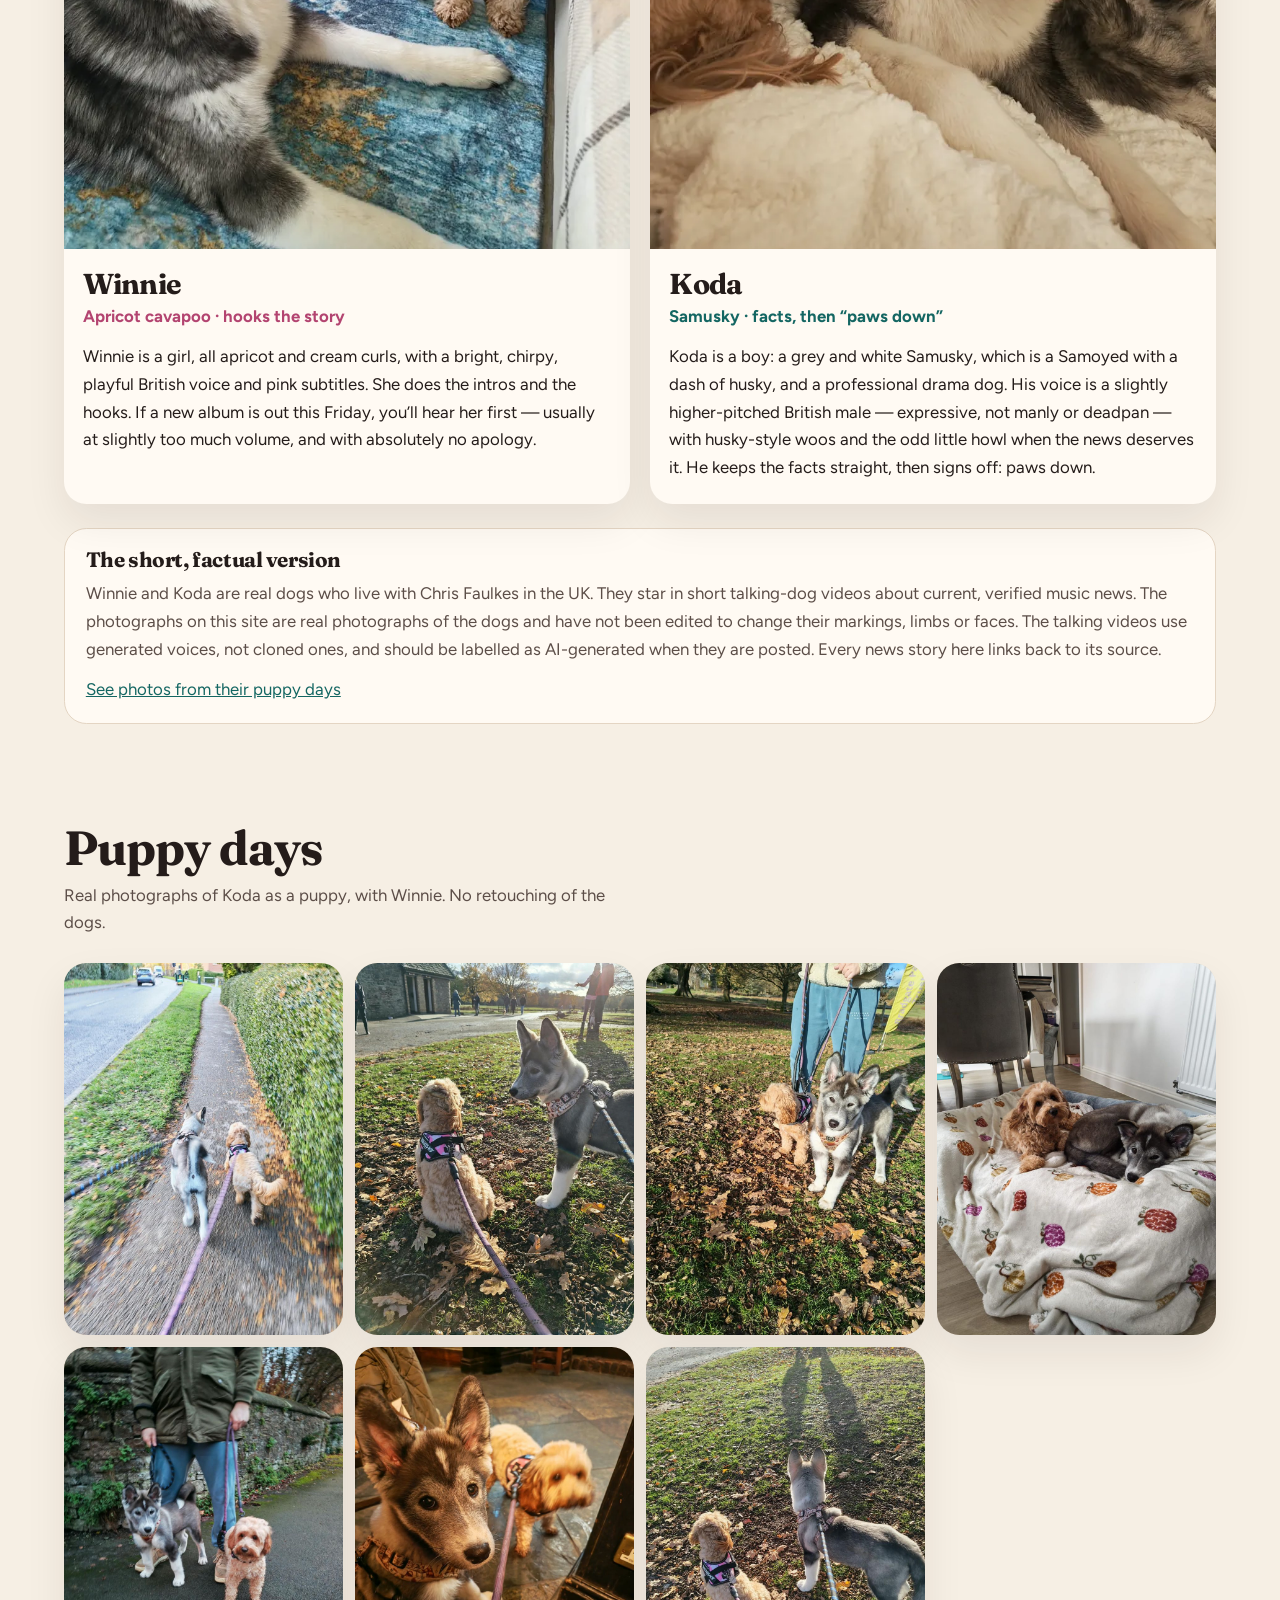
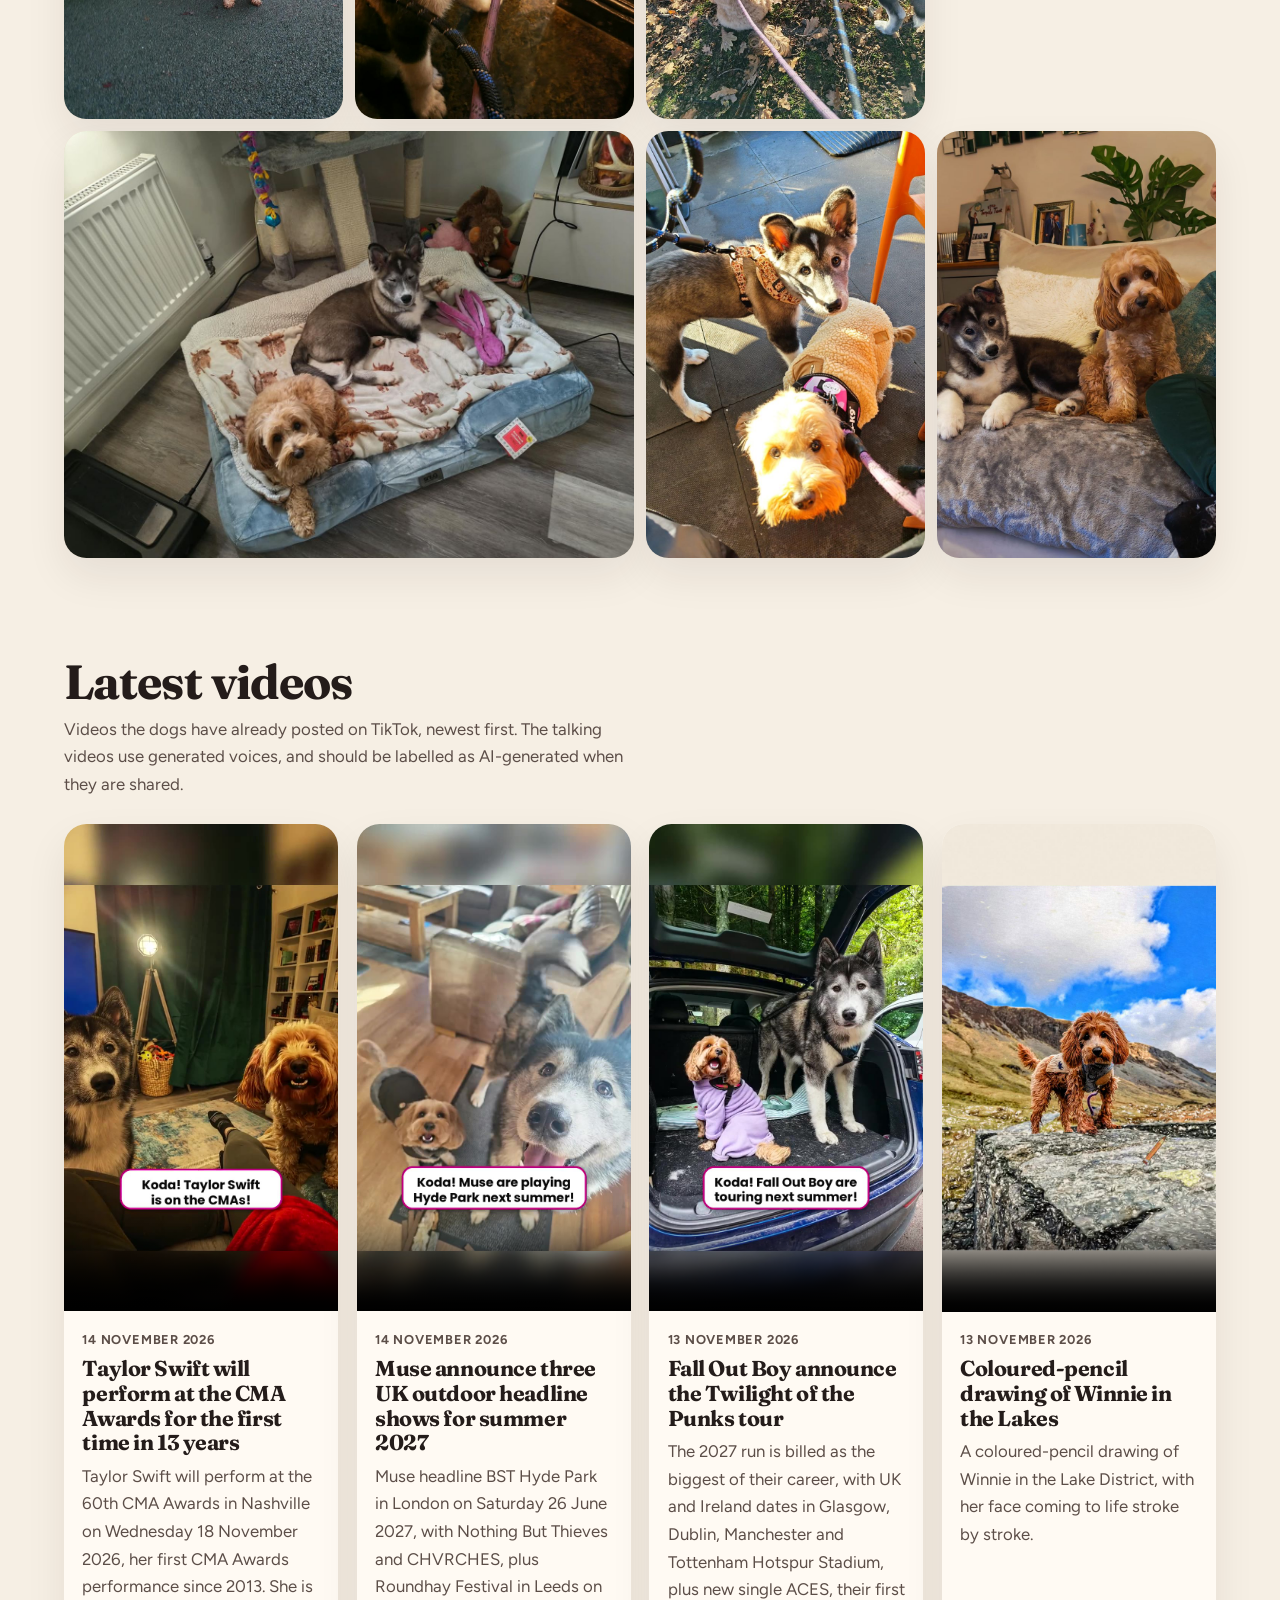
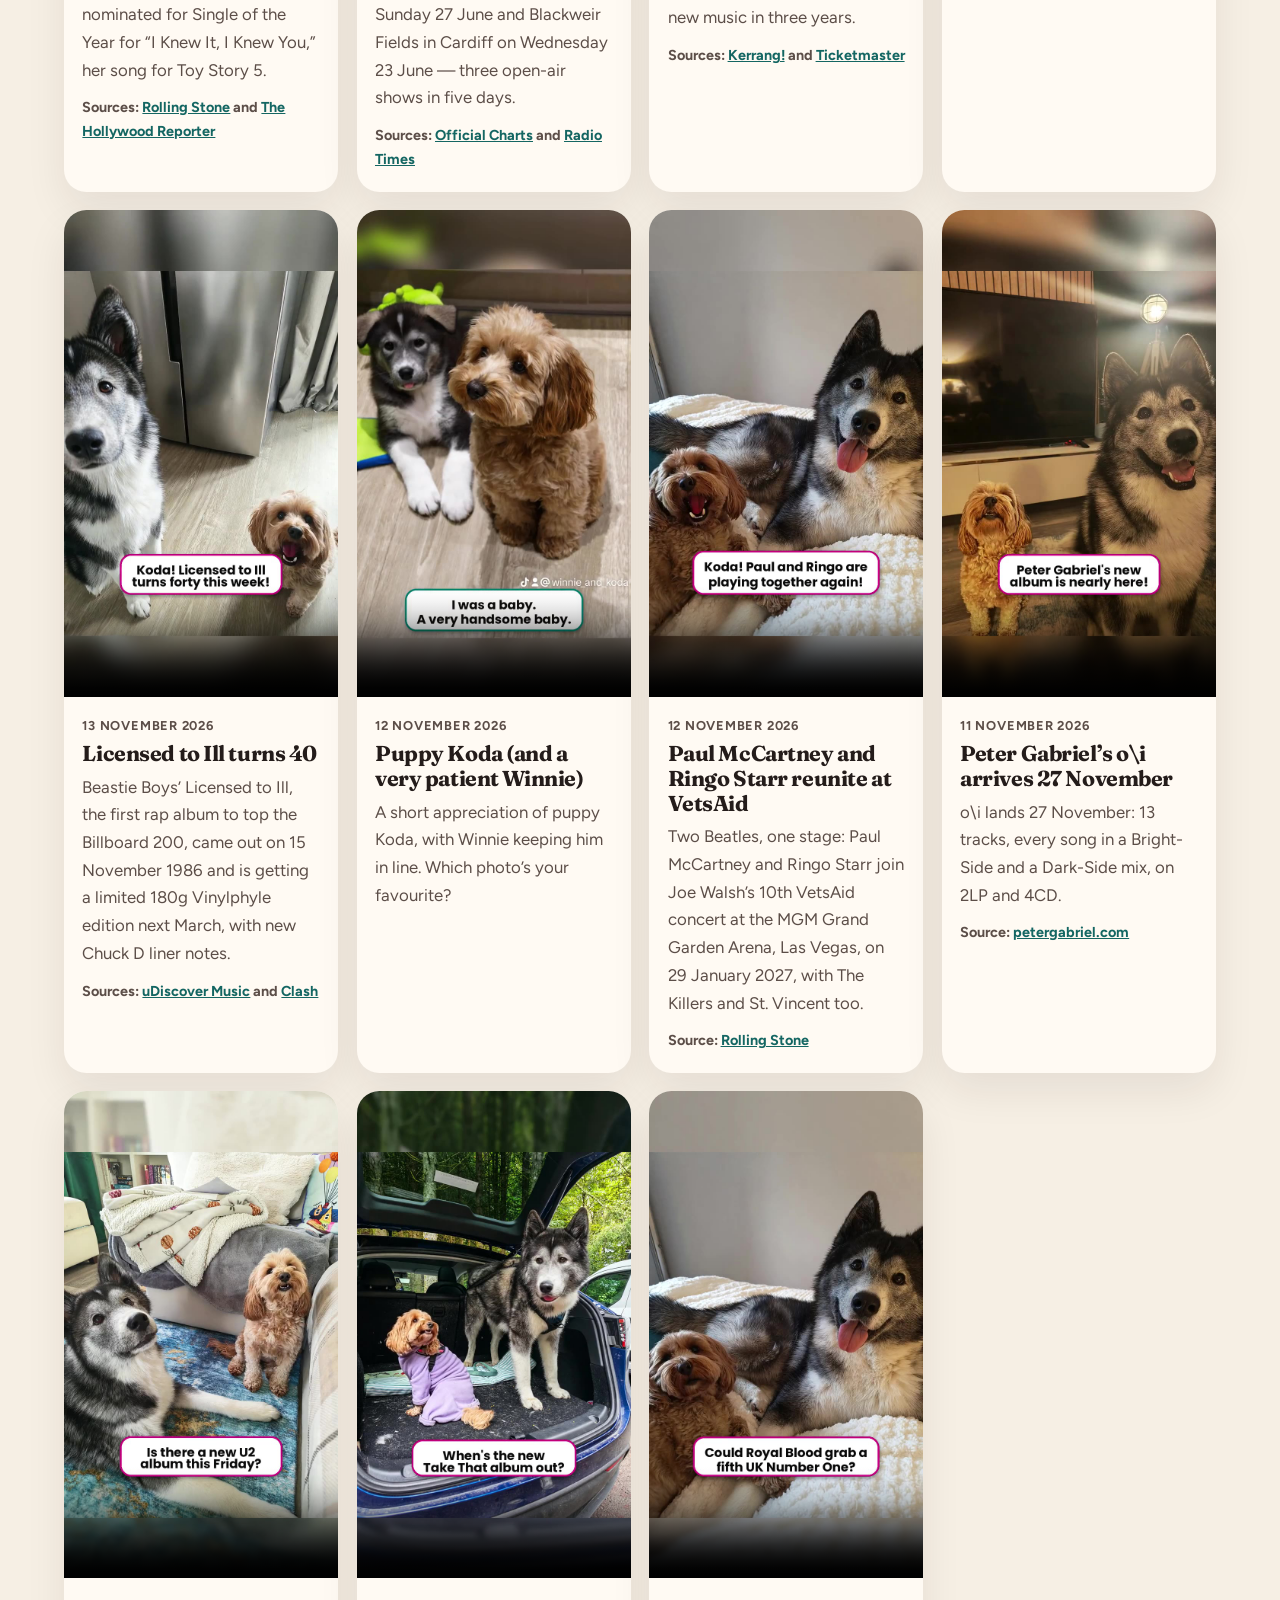
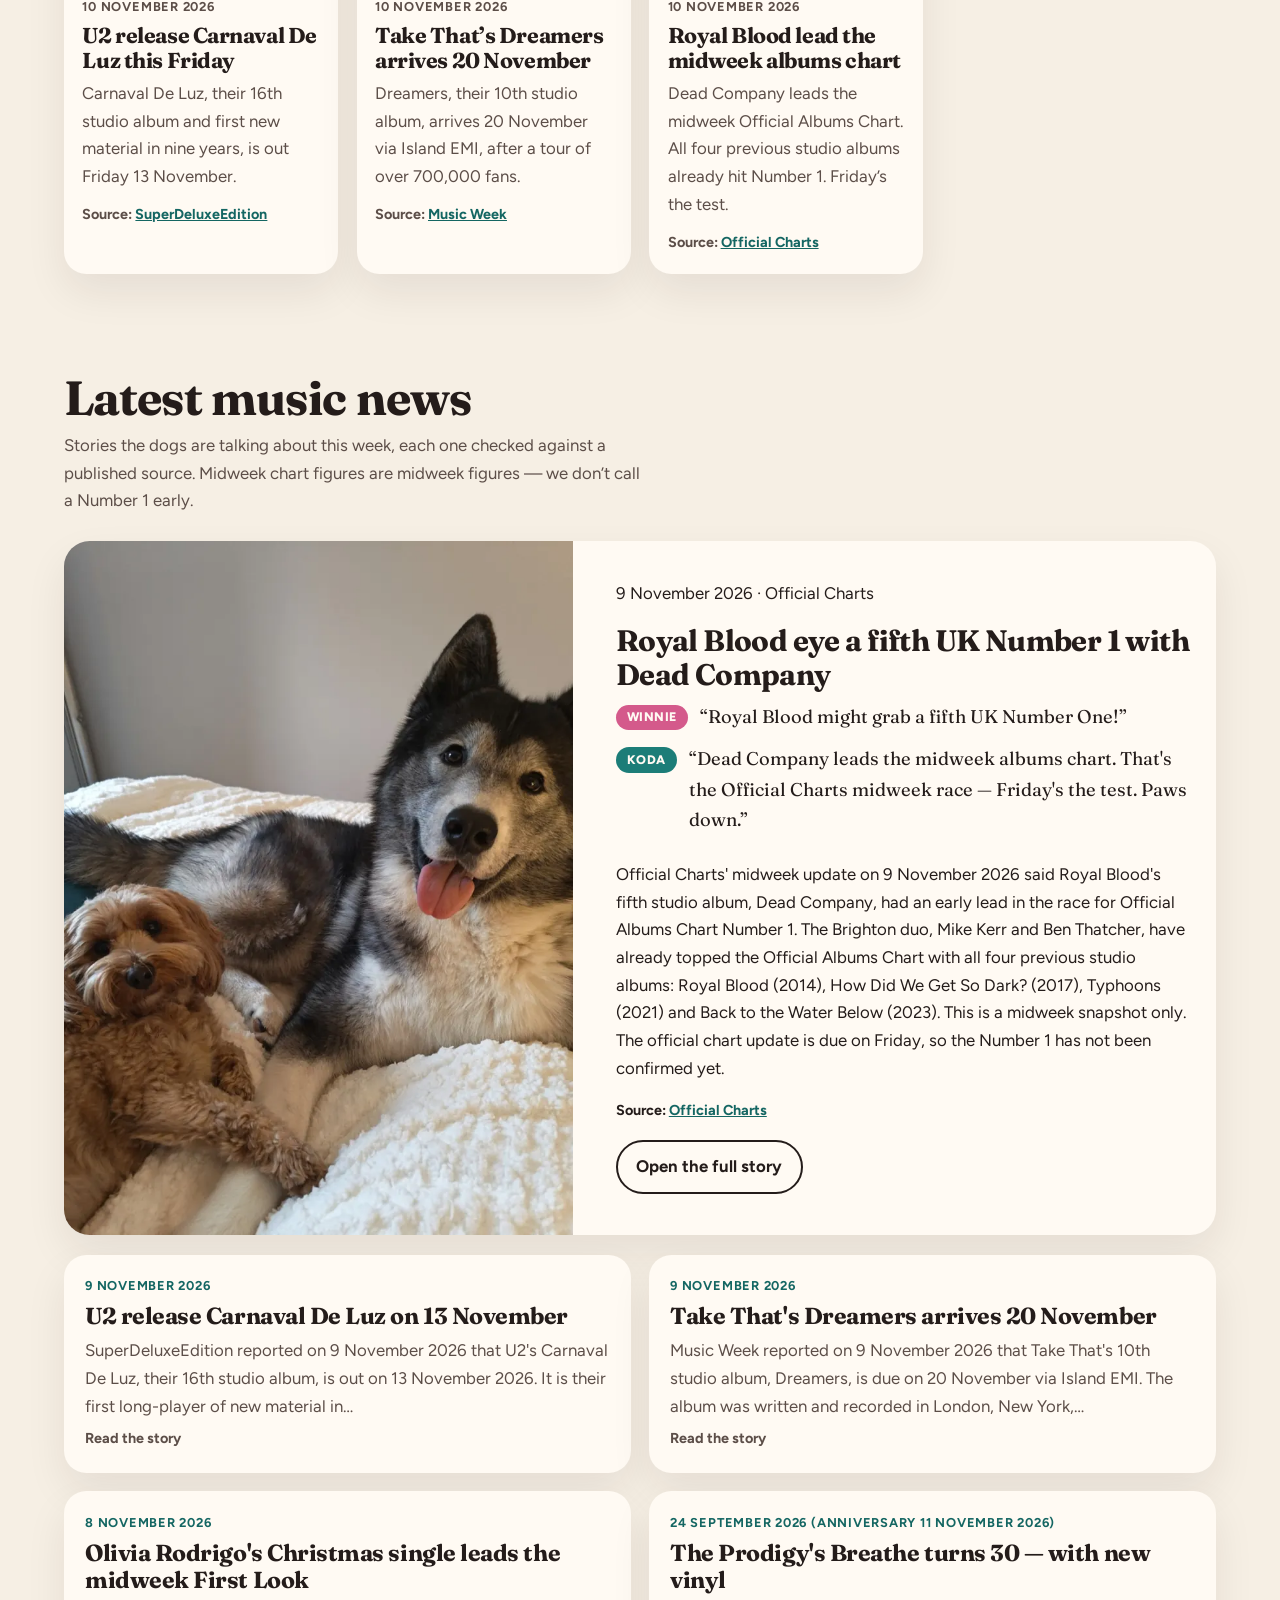
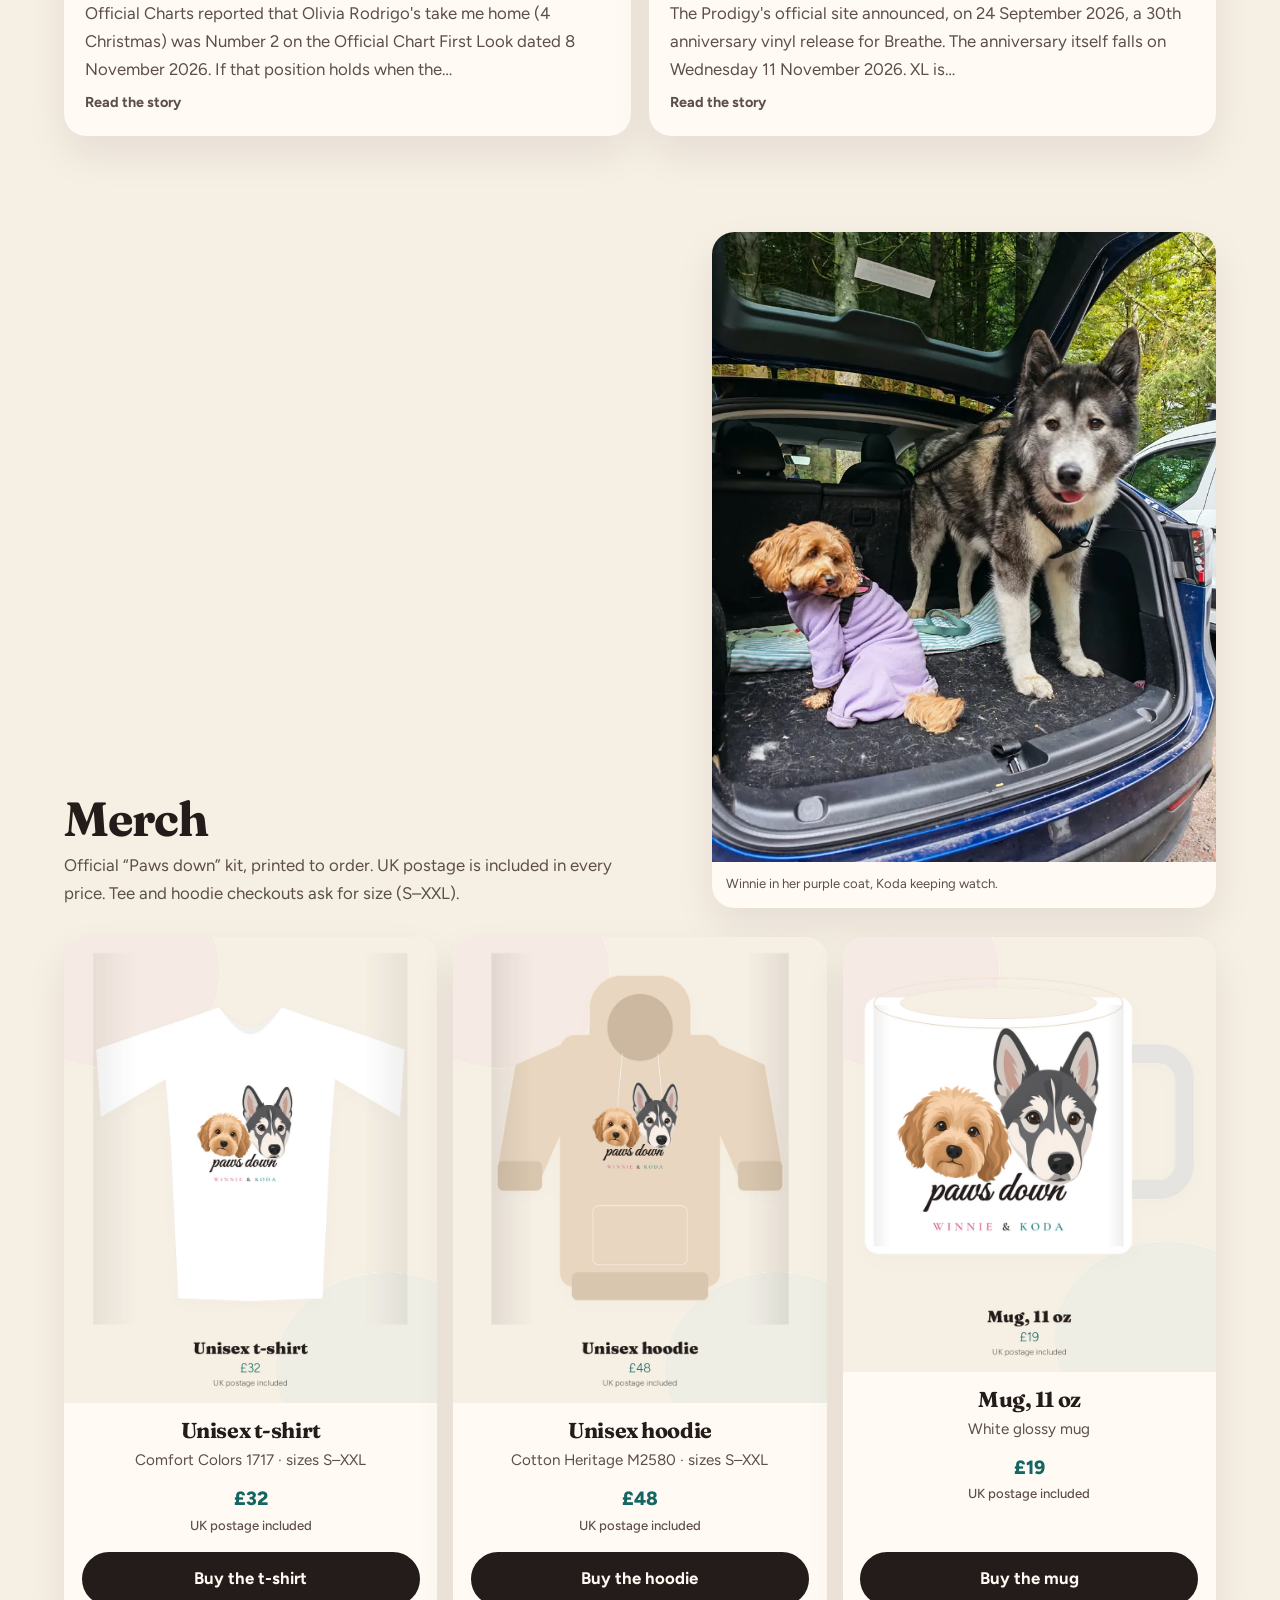
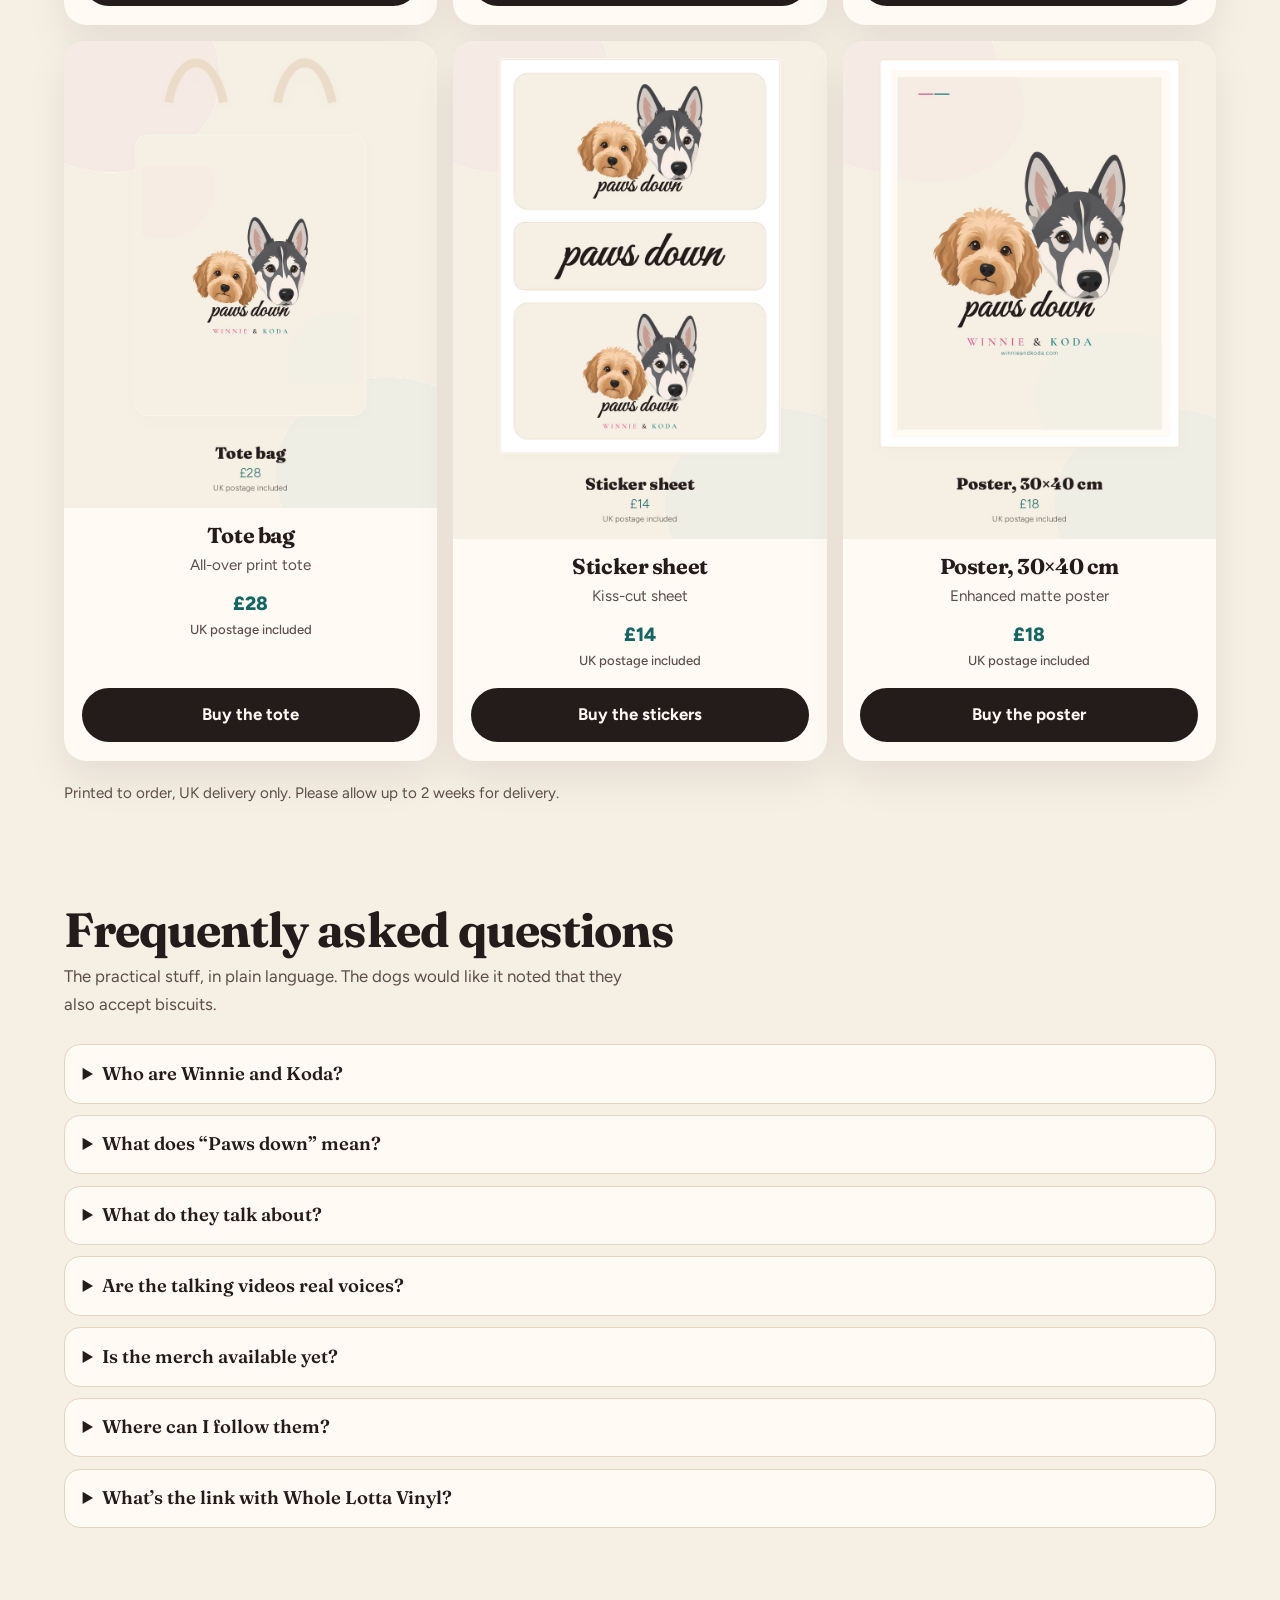
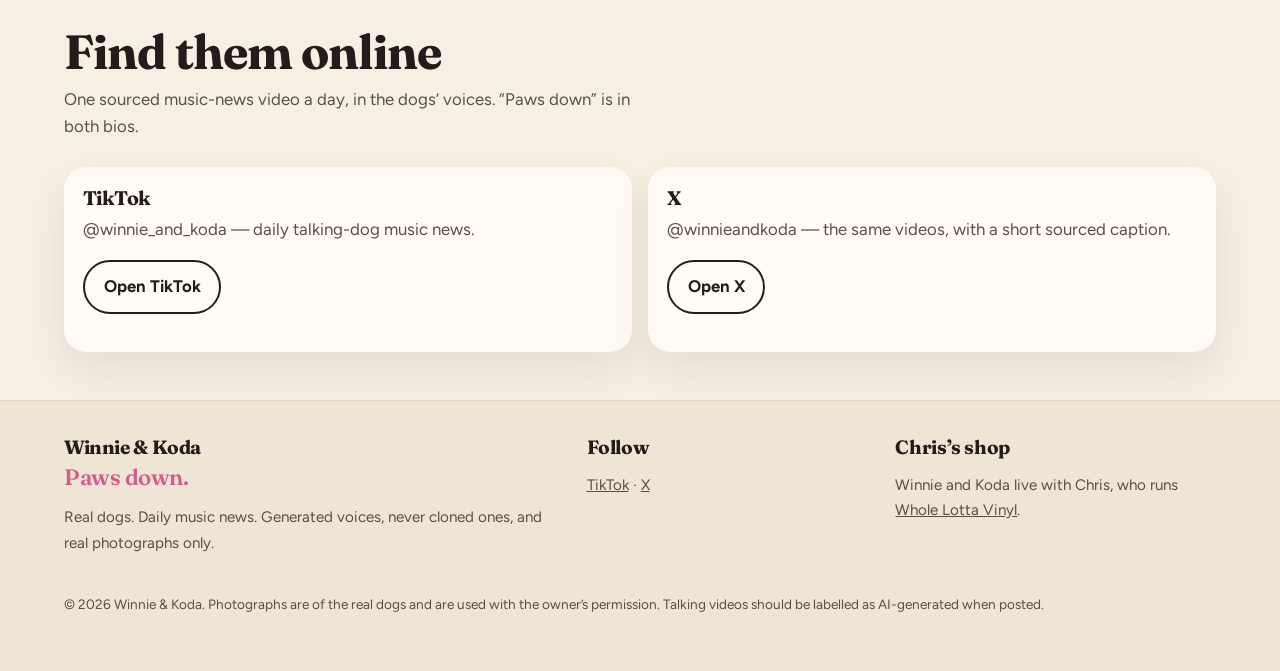
==== commit 8d461bee: "Add Taylor Swift CMA Awards talking video to Latest videos" ====
--- a/index.html
+++ b/index.html
@@ -391,6 +391,19 @@
         <div class="video-grid">
           <article class="video-card">
             <div class="video-frame">
+              <video controls playsinline preload="none" poster="./videos/2026-11-14_taylor-swift-cma-awards.jpg" width="720" height="1280">
+                <source src="./videos/2026-11-14_taylor-swift-cma-awards.mp4" type="video/mp4">
+              </video>
+            </div>
+            <div class="copy">
+              <p class="when">14 November 2026</p>
+              <h3>Taylor Swift will perform at the CMA Awards for the first time in 13 years</h3>
+              <p>Taylor Swift will perform at the 60th CMA Awards in Nashville on Wednesday 18 November 2026, her first CMA Awards performance since 2013. She is nominated for Single of the Year for “I Knew It, I Knew You,” her song for Toy Story 5.</p>
+              <p class="source">Sources: <a href="https://www.rollingstone.com/music/music-news/taylor-swift-will-perform-2026-cma-awards-1235657442/">Rolling Stone</a> and <a href="https://www.hollywoodreporter.com/music/music-news/taylor-swift-perform-2026-cma-awards-1236754753/">The Hollywood Reporter</a></p>
+            </div>
+          </article>
+          <article class="video-card">
+            <div class="video-frame">
               <video controls playsinline preload="none" poster="./videos/2026-11-14_muse-2027-uk-shows.jpg" width="720" height="1280">
                 <source src="./videos/2026-11-14_muse-2027-uk-shows.mp4" type="video/mp4">
               </video>
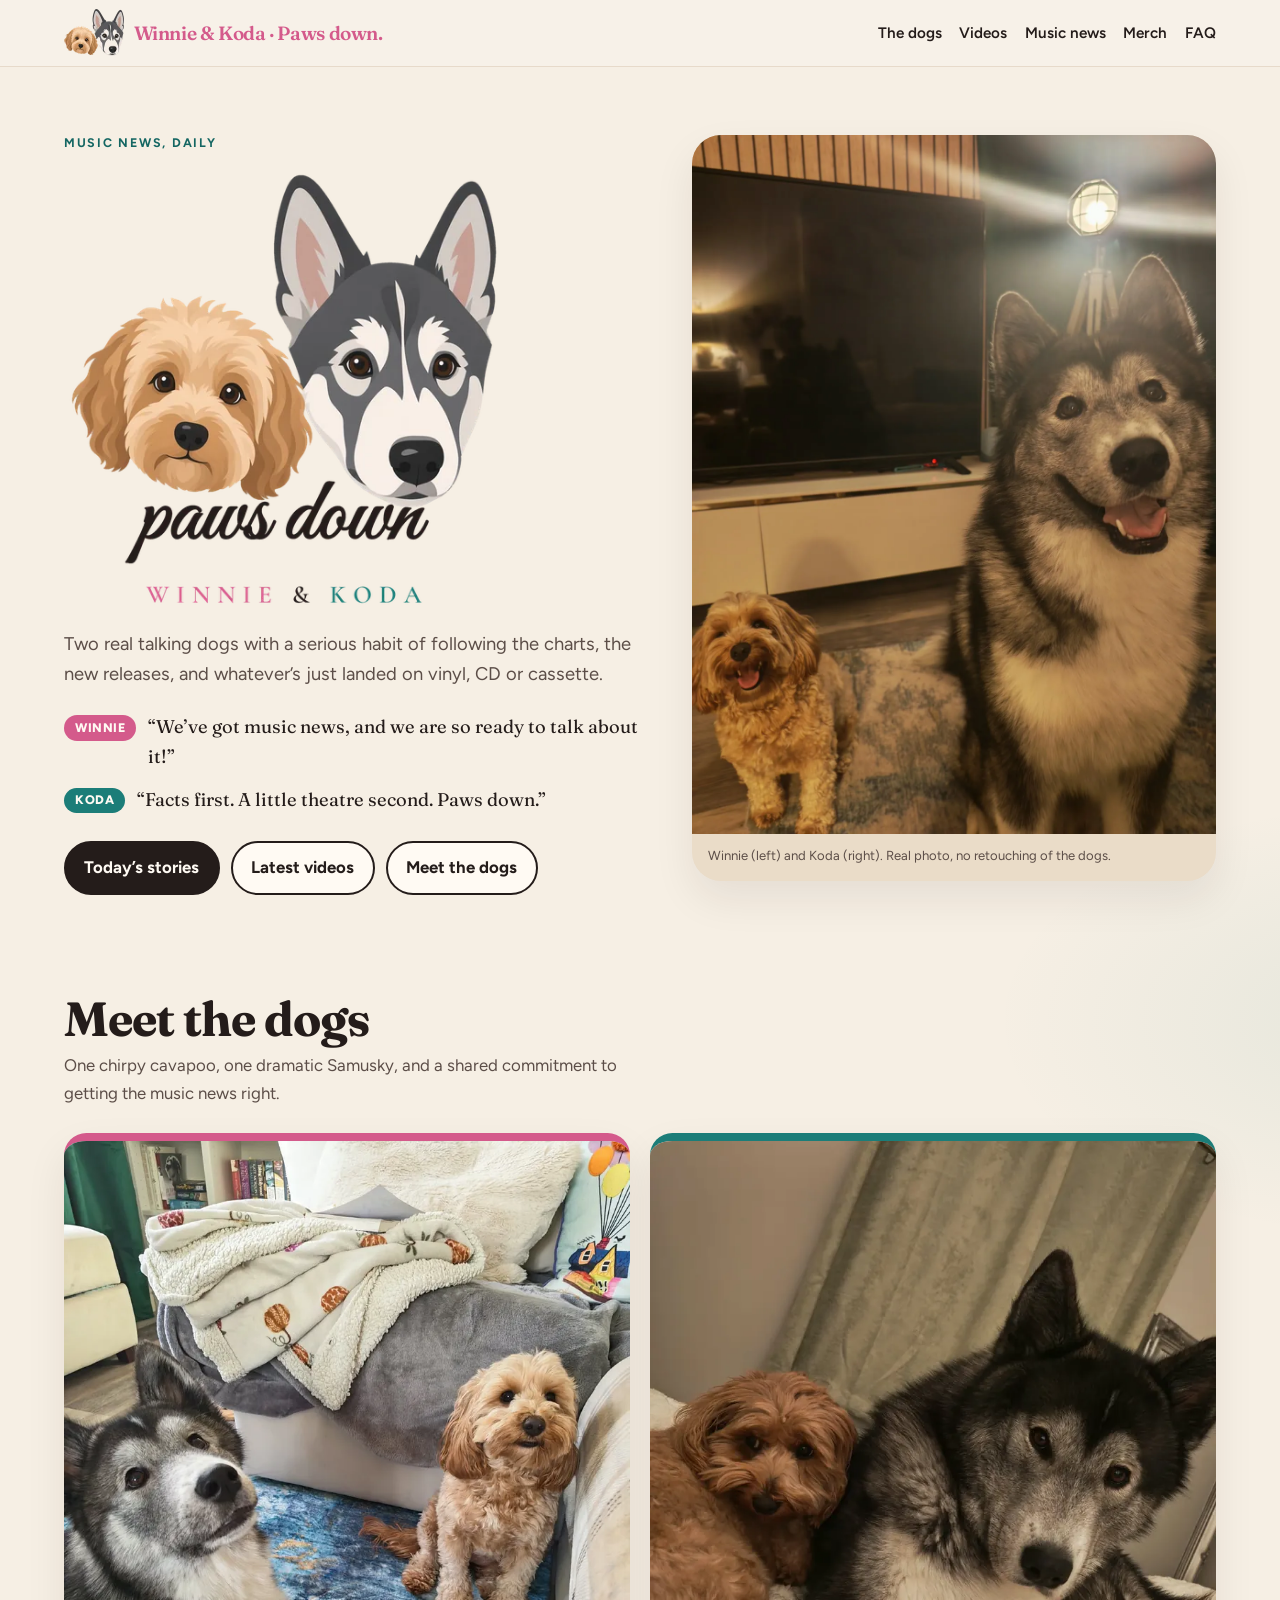
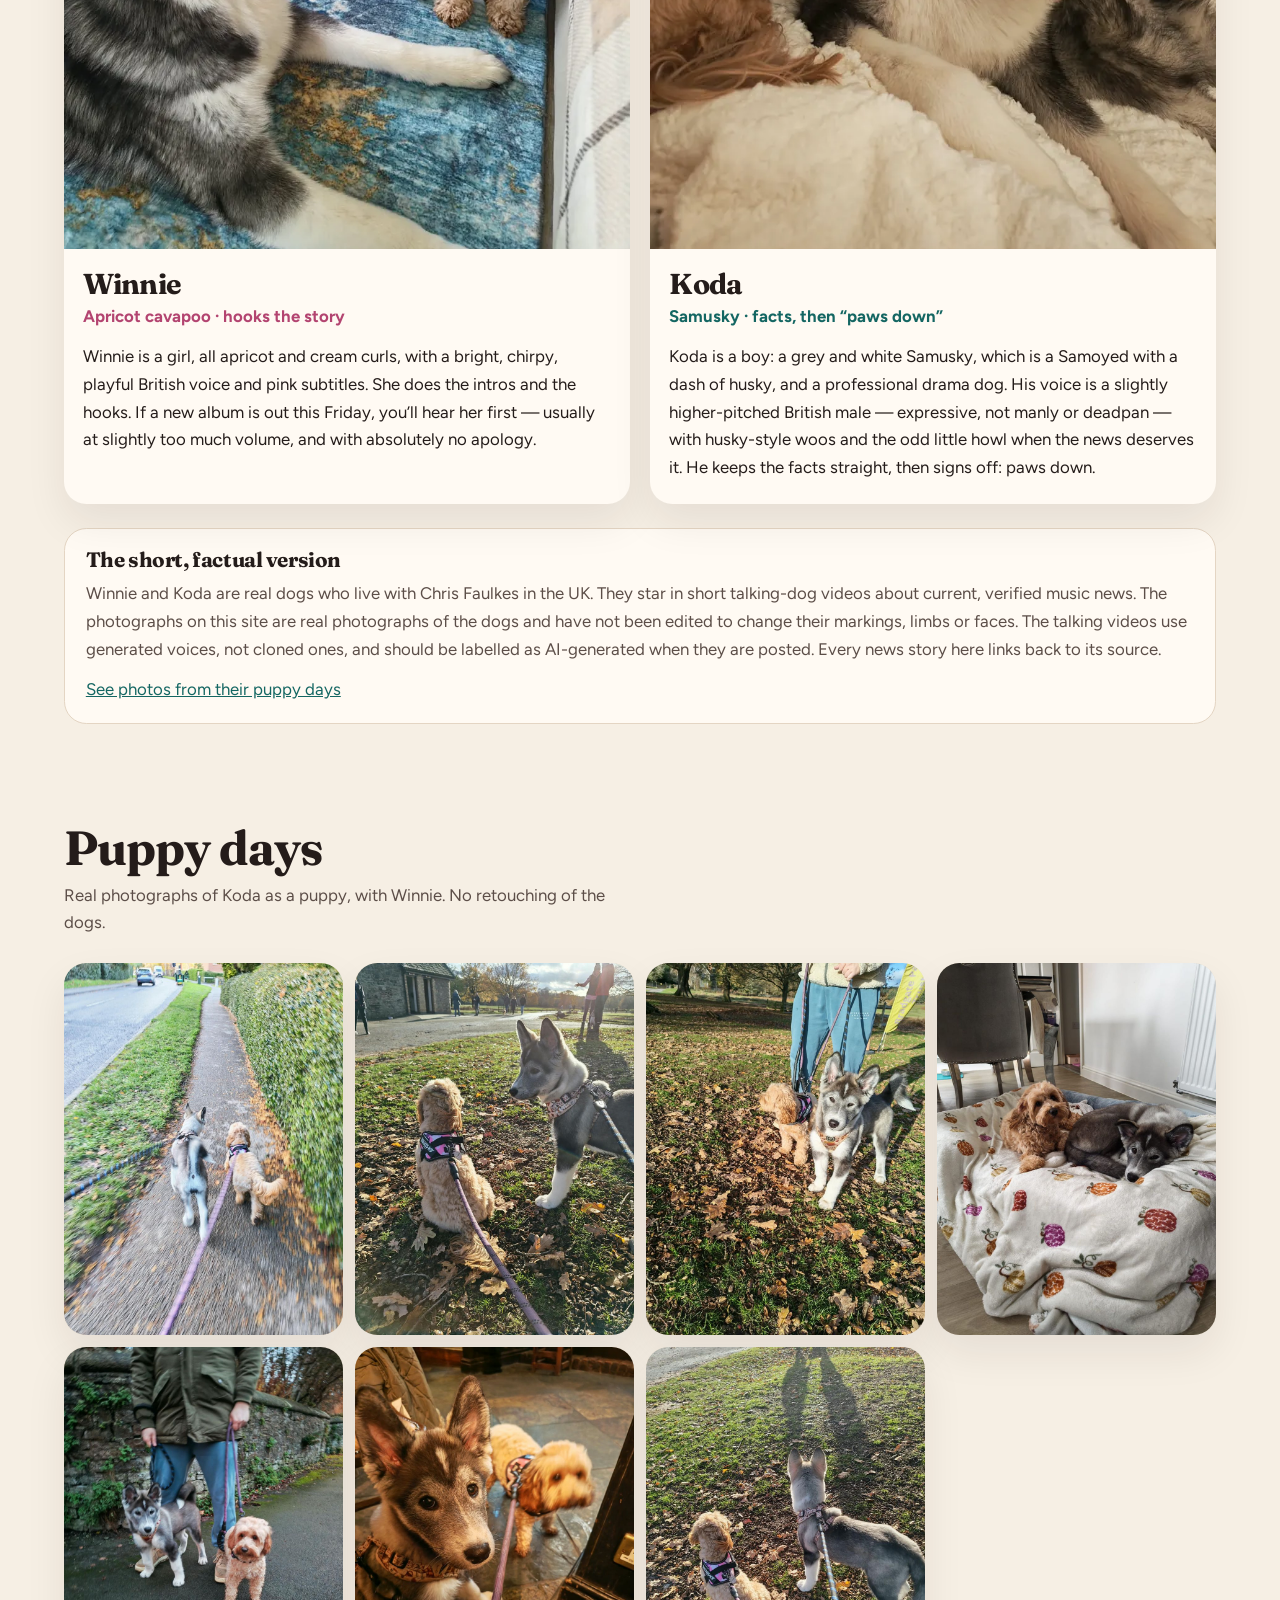
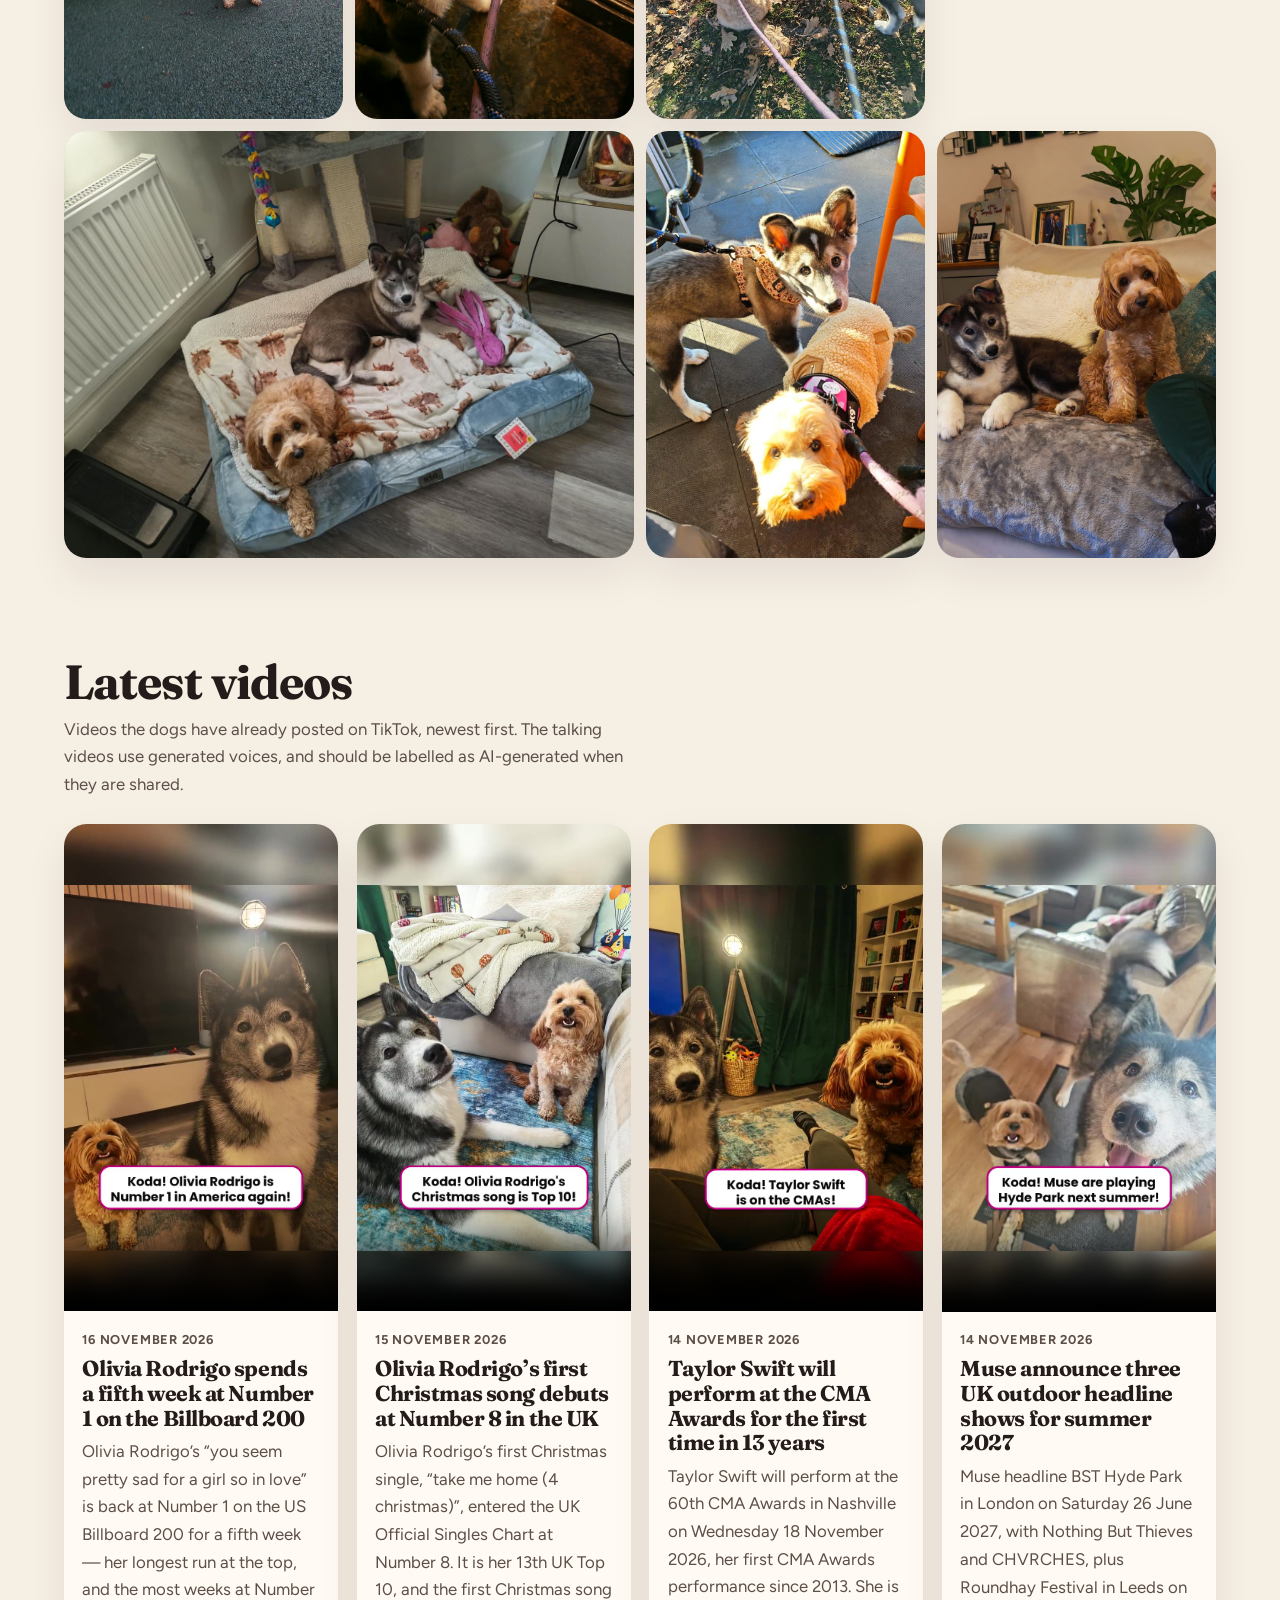
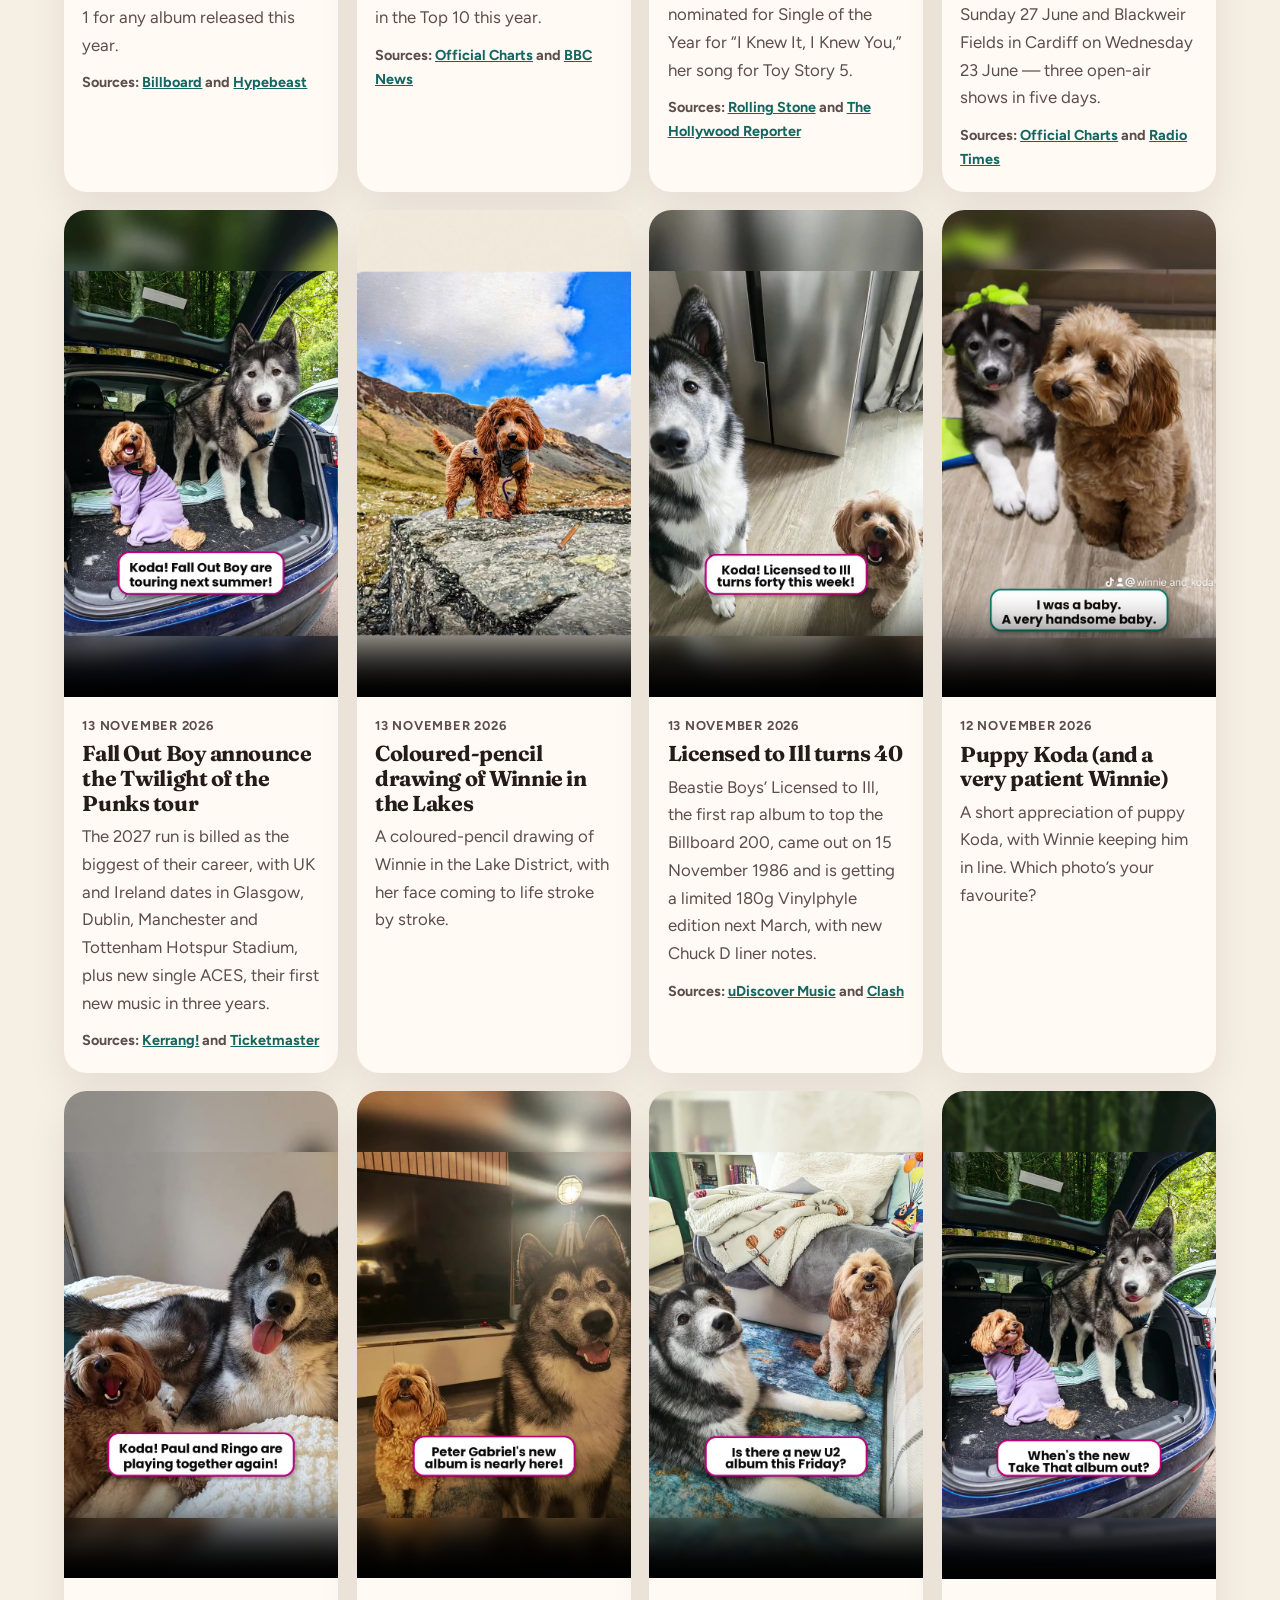
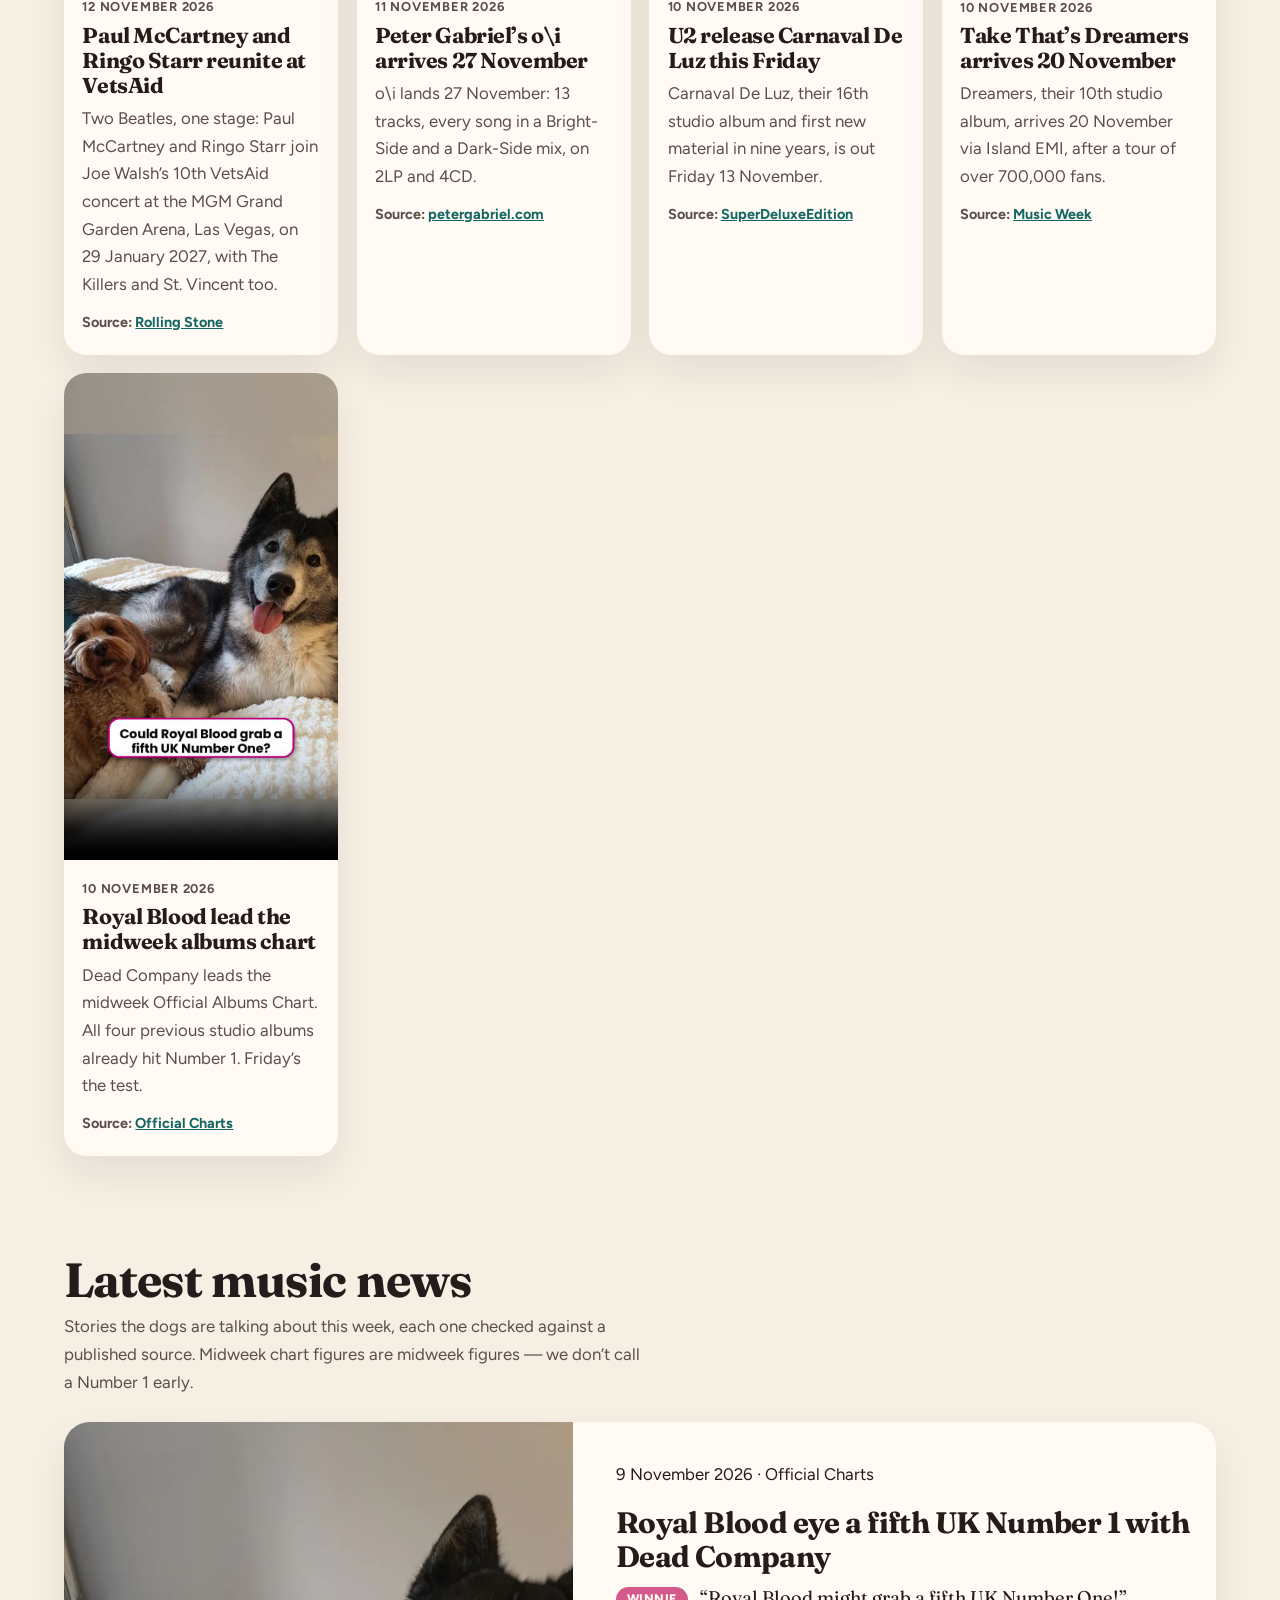
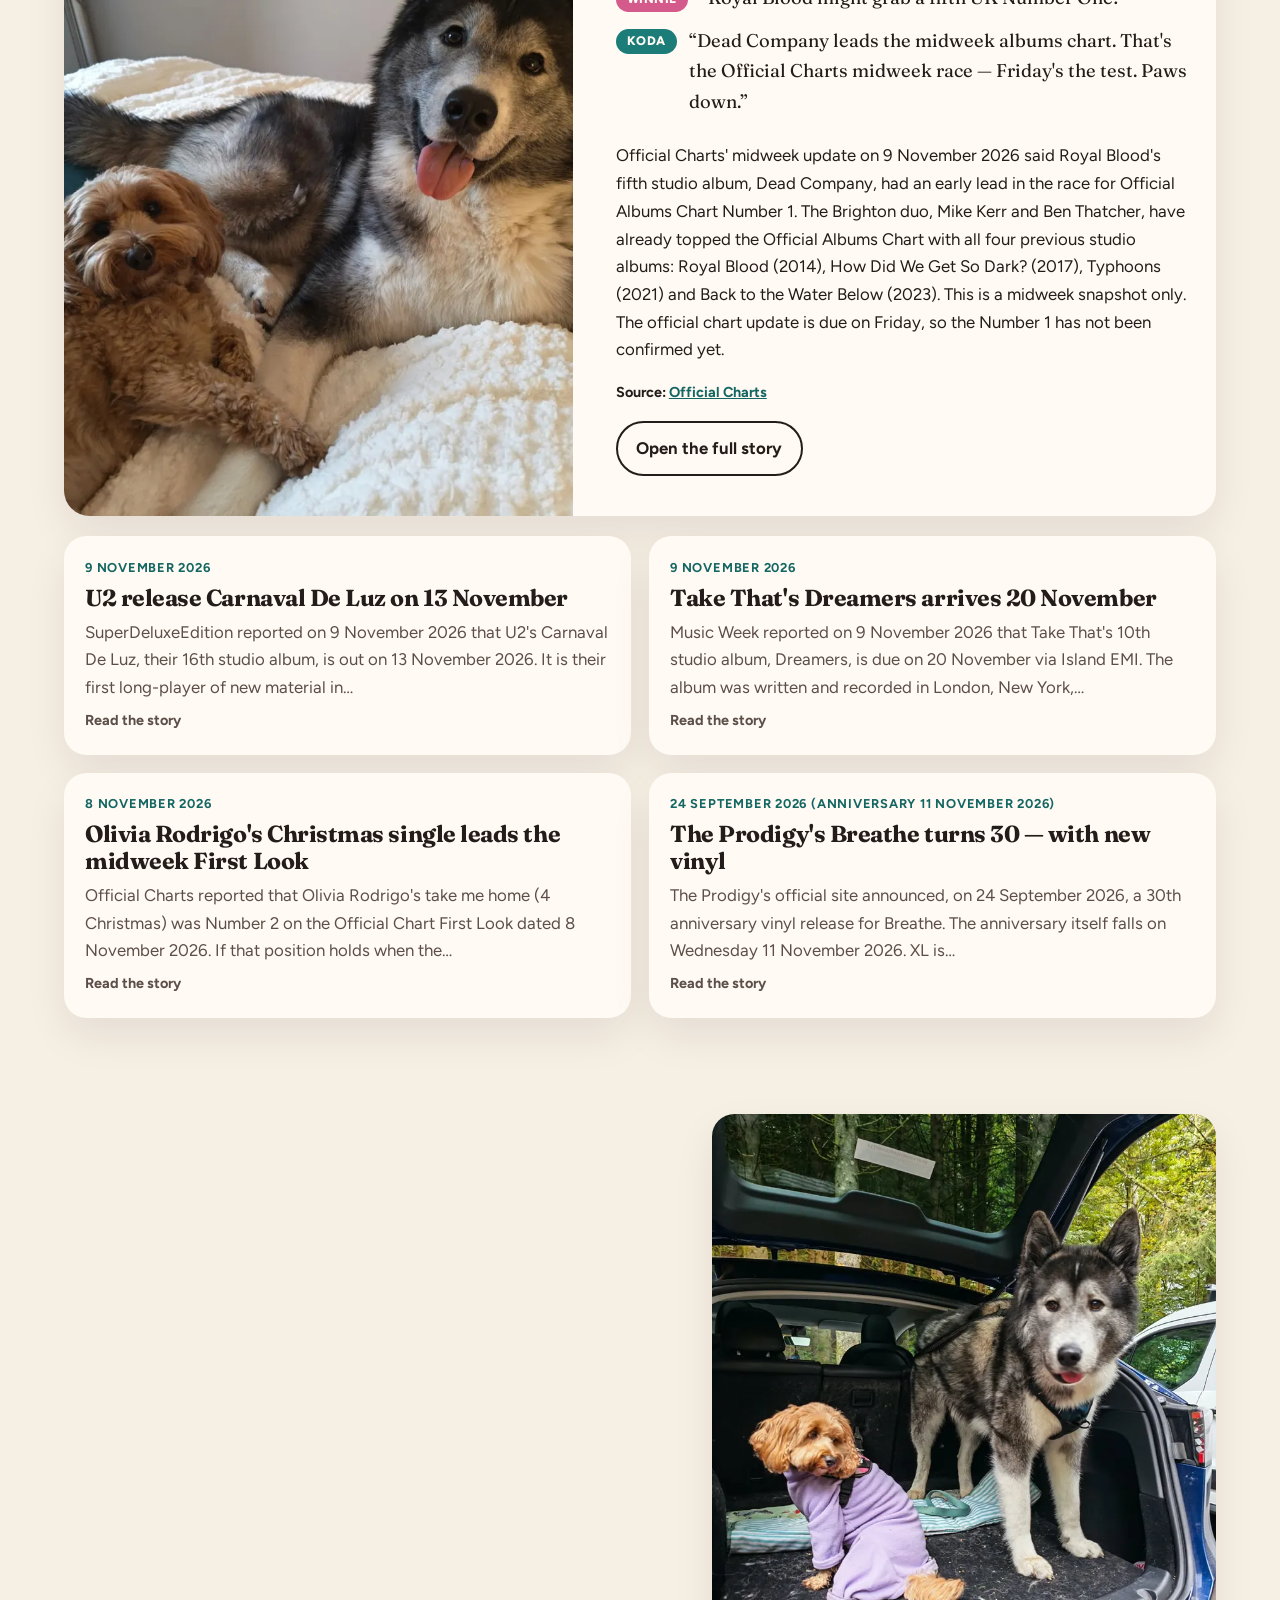
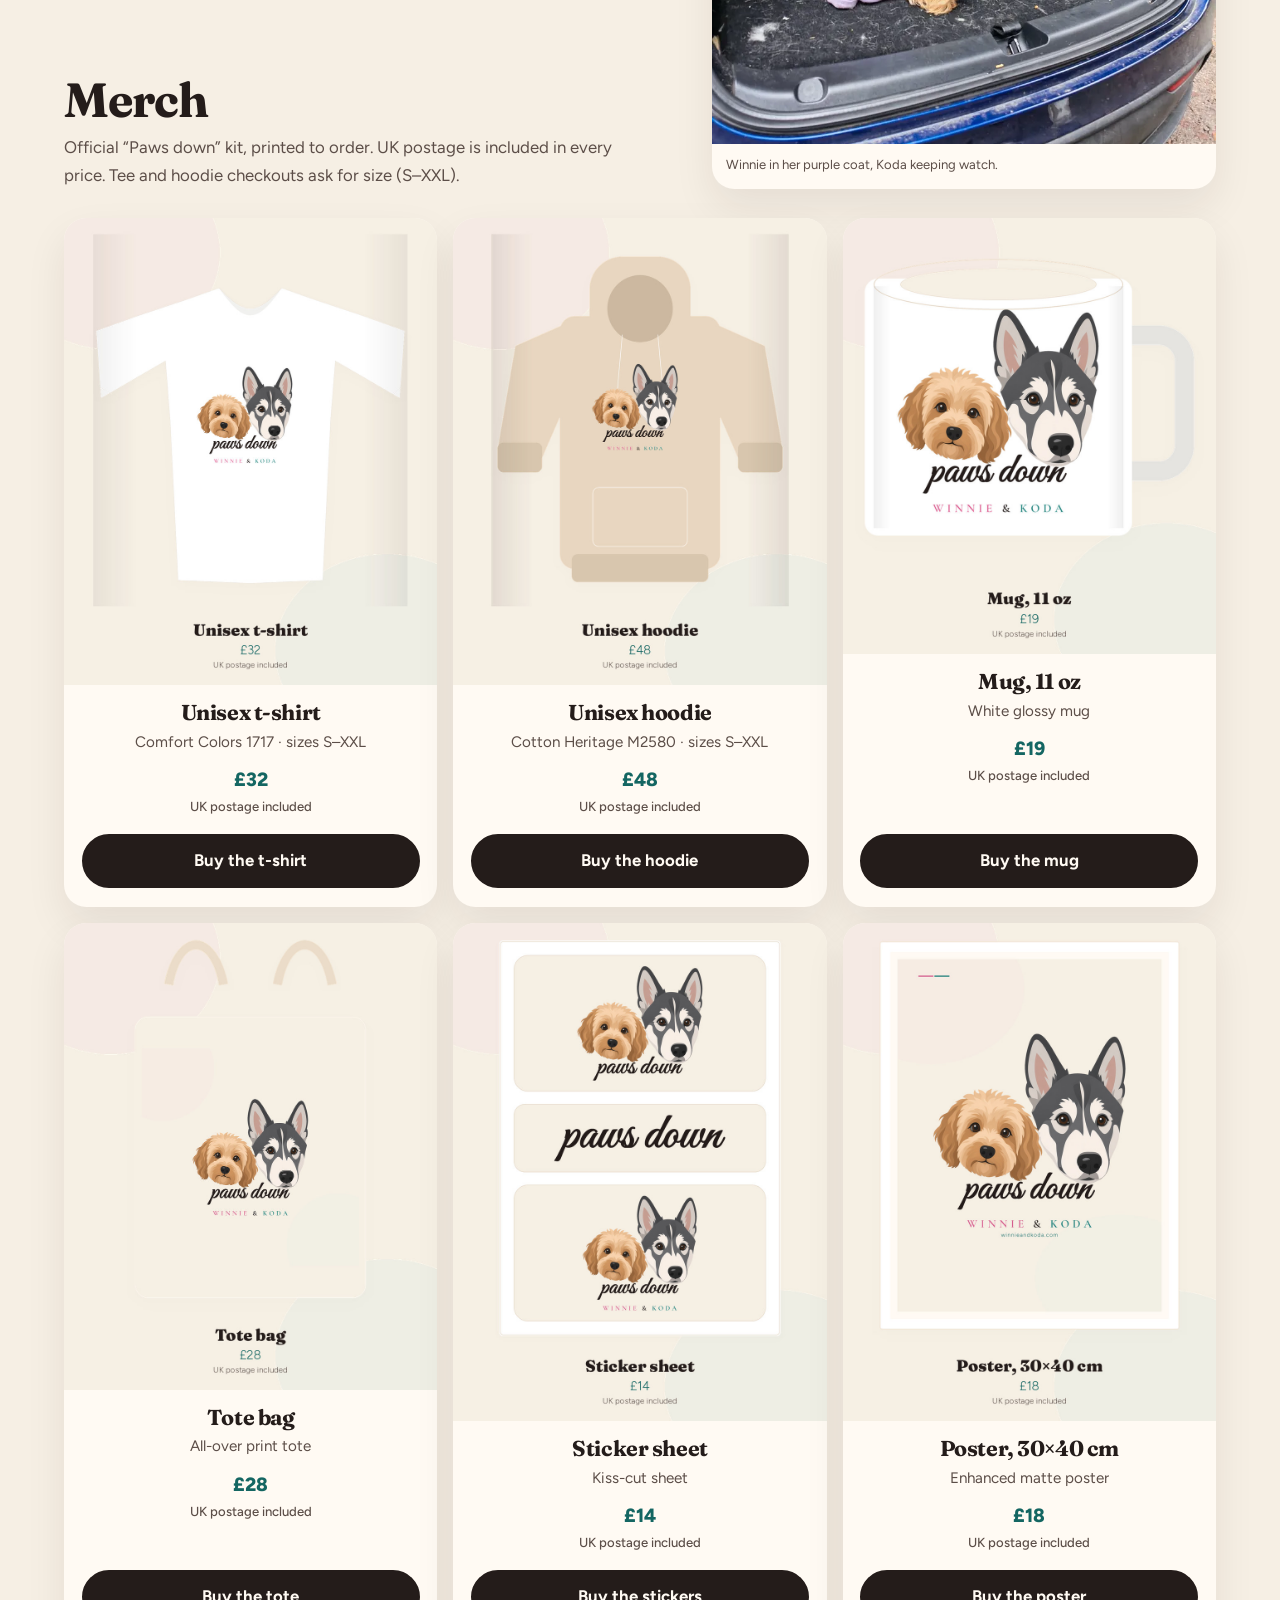
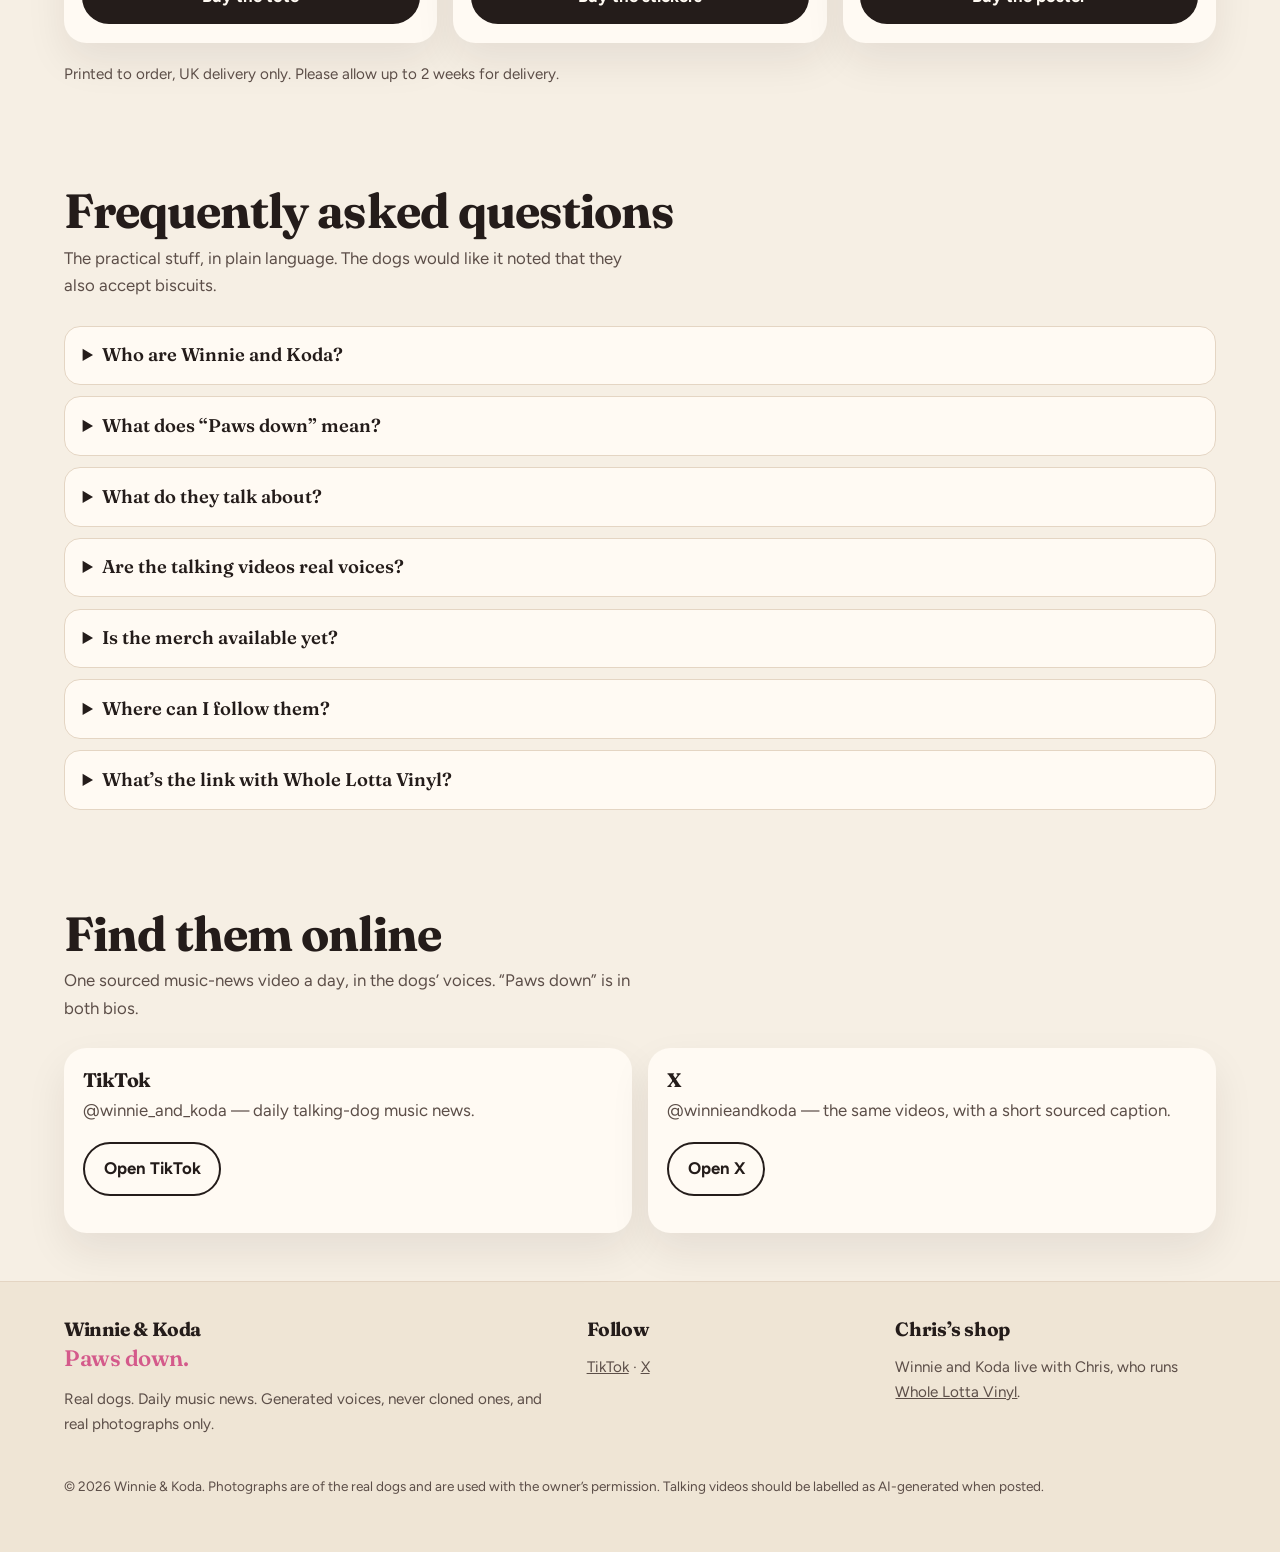
==== commit 95ac54d4: "Show both Olivia Rodrigo talking videos at the top of Latest videos" ====
--- a/index.html
+++ b/index.html
@@ -391,6 +391,32 @@
         <div class="video-grid">
           <article class="video-card">
             <div class="video-frame">
+              <video controls playsinline preload="none" poster="./videos/2026-11-16_olivia-rodrigo-billboard-200.jpg" width="720" height="1280">
+                <source src="./videos/2026-11-16_olivia-rodrigo-billboard-200.mp4" type="video/mp4">
+              </video>
+            </div>
+            <div class="copy">
+              <p class="when">16 November 2026</p>
+              <h3>Olivia Rodrigo spends a fifth week at Number 1 on the Billboard 200</h3>
+              <p>Olivia Rodrigo’s “you seem pretty sad for a girl so in love” is back at Number 1 on the US Billboard 200 for a fifth week — her longest run at the top, and the most weeks at Number 1 for any album released this year.</p>
+              <p class="source">Sources: <a href="https://www.billboard.com/music/chart-beat/olivia-rodrigo-pretty-sad-fifth-week-atop-billboard-200-1236382448/">Billboard</a> and <a href="https://hypebeast.com/2026/11/p1harmony-blow-up-no-4-debut-billboard-200">Hypebeast</a></p>
+            </div>
+          </article>
+          <article class="video-card">
+            <div class="video-frame">
+              <video controls playsinline preload="none" poster="./videos/2026-11-15_olivia-rodrigo-christmas-top10.jpg" width="720" height="1280">
+                <source src="./videos/2026-11-15_olivia-rodrigo-christmas-top10.mp4" type="video/mp4">
+              </video>
+            </div>
+            <div class="copy">
+              <p class="when">15 November 2026</p>
+              <h3>Olivia Rodrigo’s first Christmas song debuts at Number 8 in the UK</h3>
+              <p>Olivia Rodrigo’s first Christmas single, “take me home (4 christmas)”, entered the UK Official Singles Chart at Number 8. It is her 13th UK Top 10, and the first Christmas song in the Top 10 this year.</p>
+              <p class="source">Sources: <a href="https://www.officialcharts.com/chart-news/jamie-miller-olivia-rodrigo-sam-fender-singles-chart/">Official Charts</a> and <a href="https://www.bbc.co.uk/news/articles/crje55yzjw47o">BBC News</a></p>
+            </div>
+          </article>
+          <article class="video-card">
+            <div class="video-frame">
               <video controls playsinline preload="none" poster="./videos/2026-11-14_taylor-swift-cma-awards.jpg" width="720" height="1280">
                 <source src="./videos/2026-11-14_taylor-swift-cma-awards.mp4" type="video/mp4">
               </video>
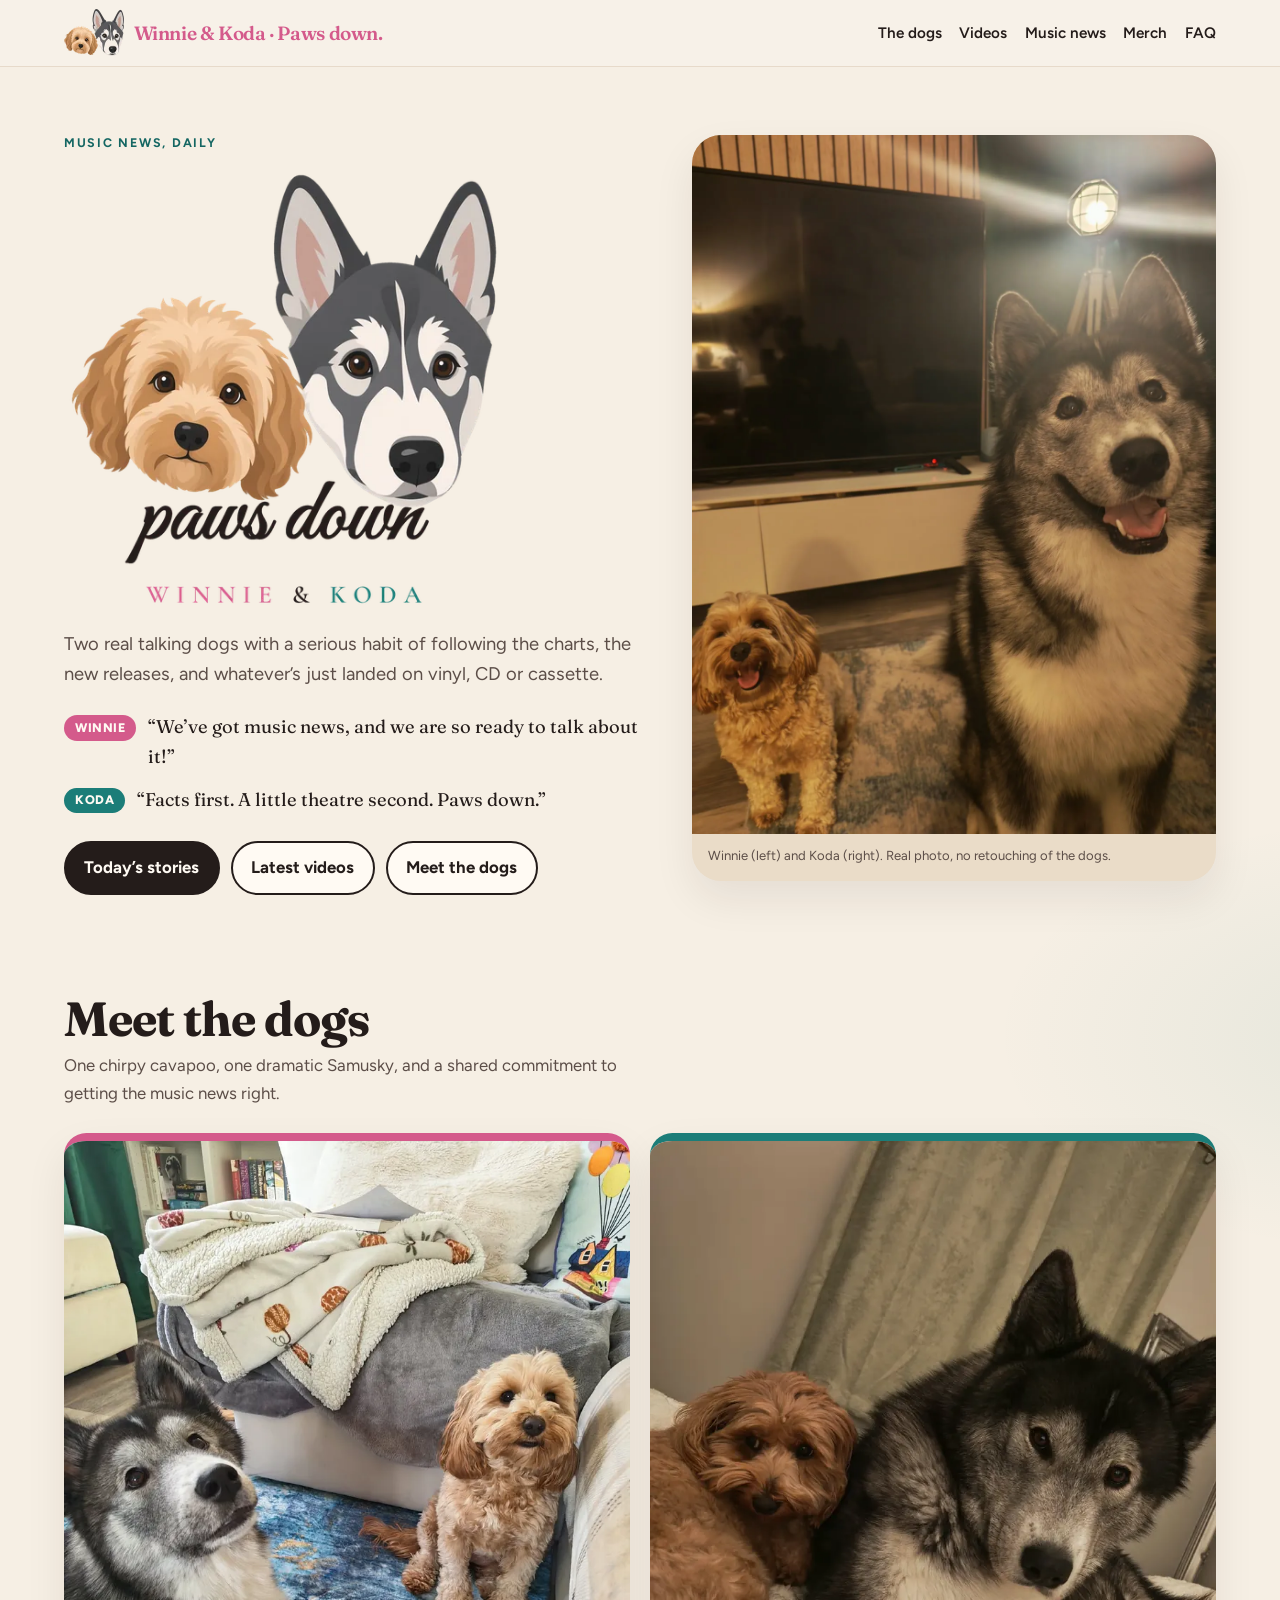
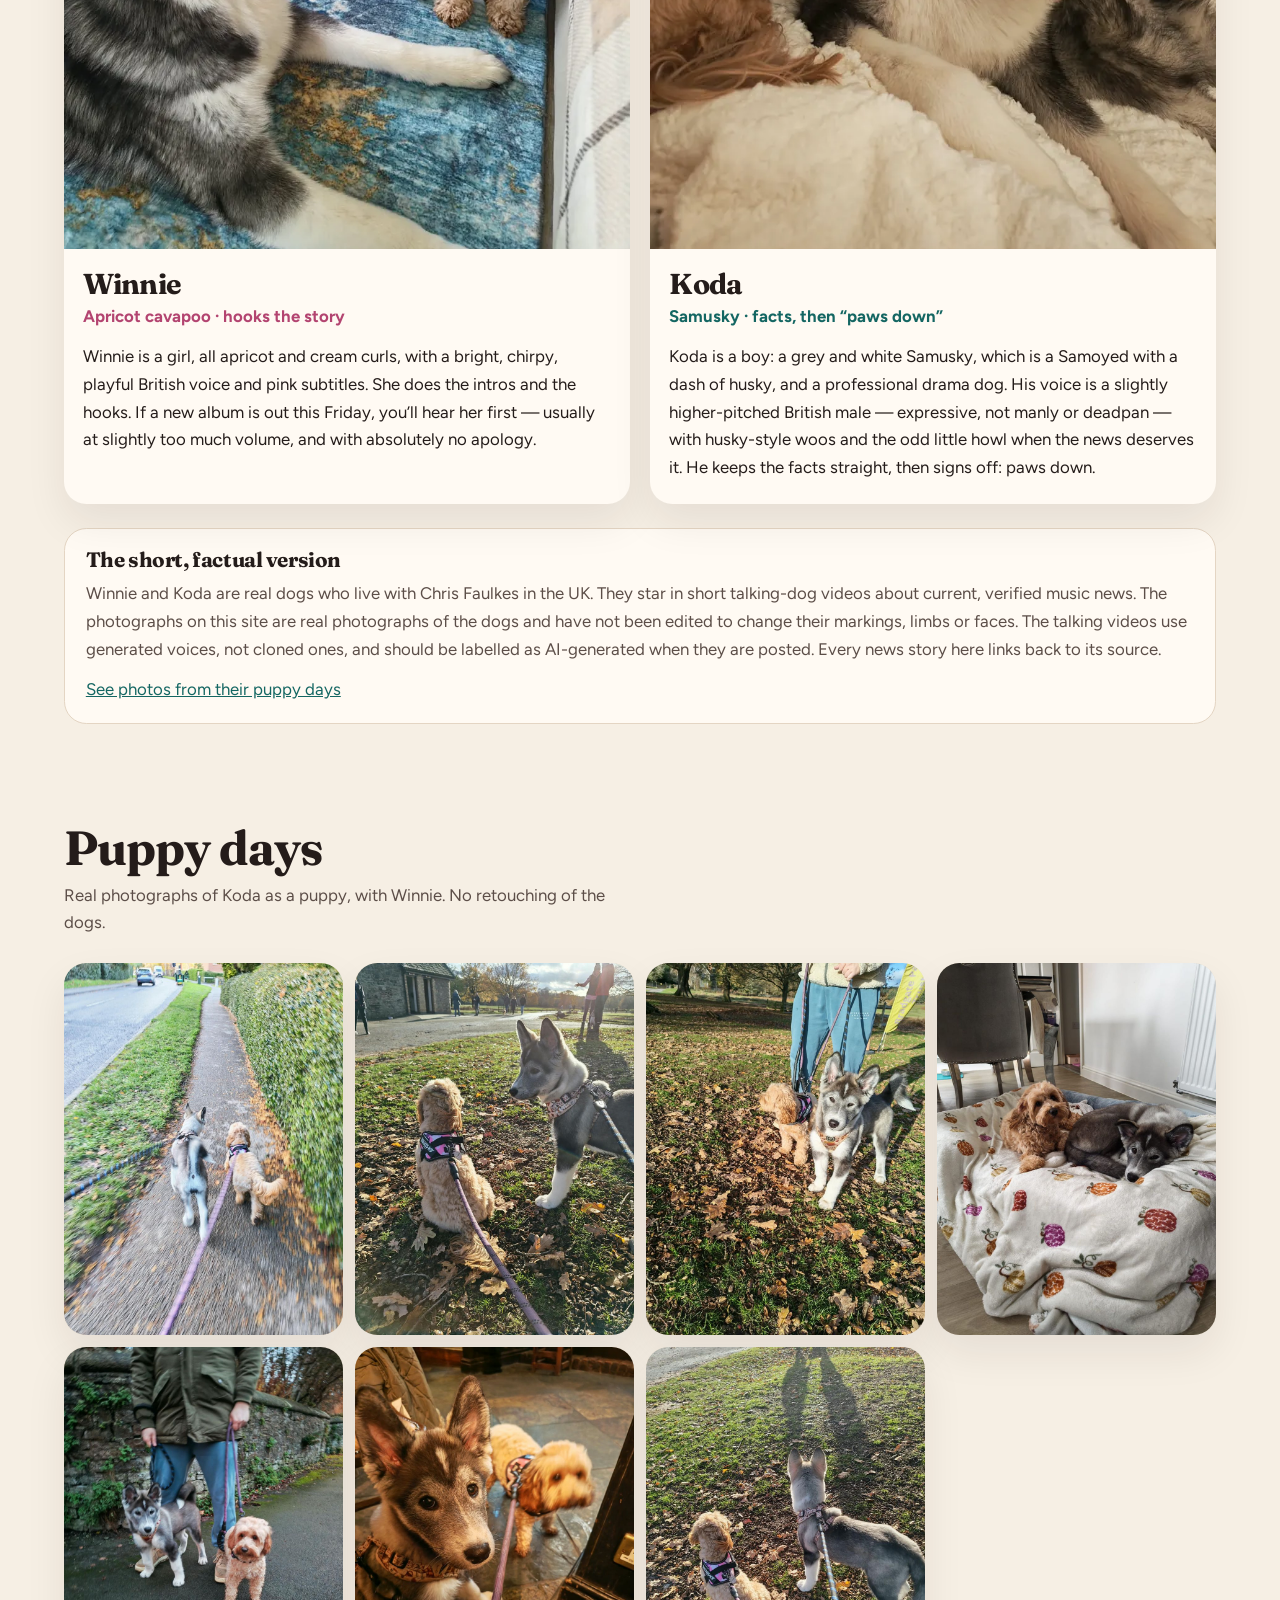
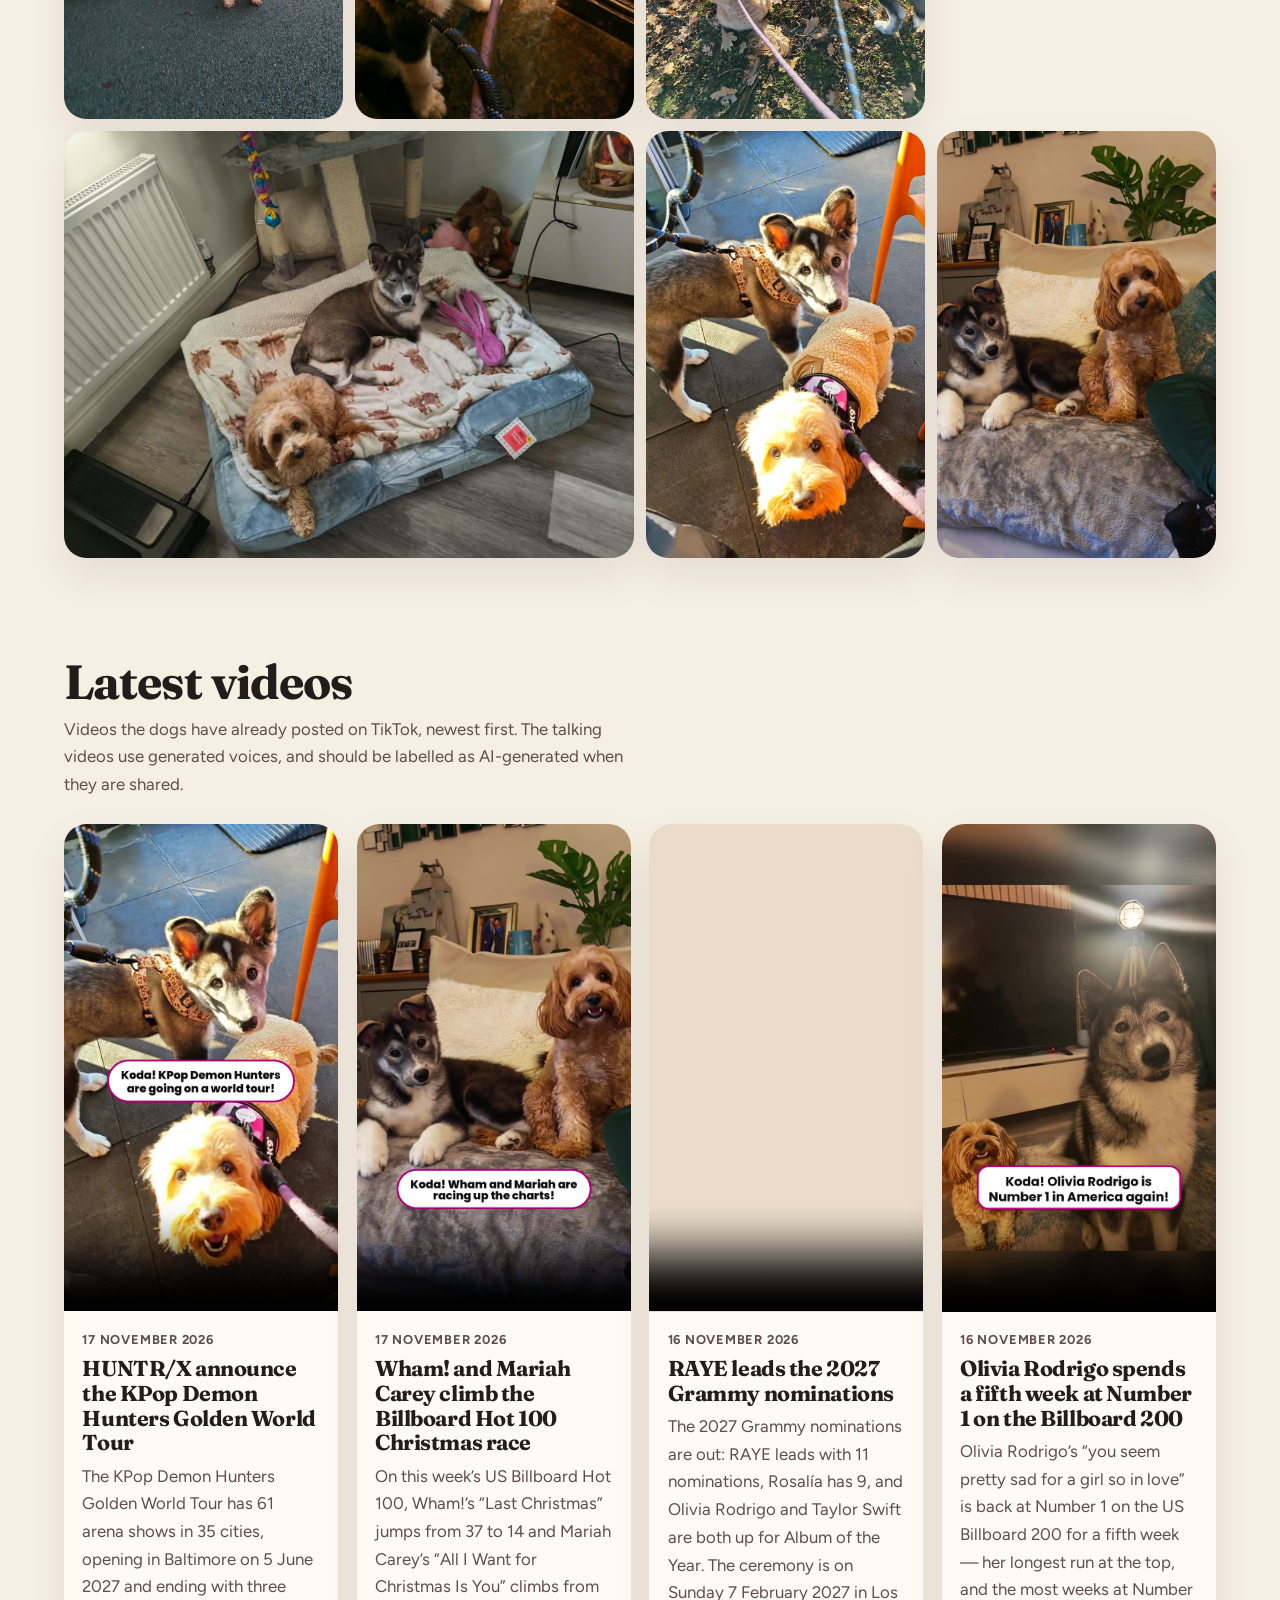
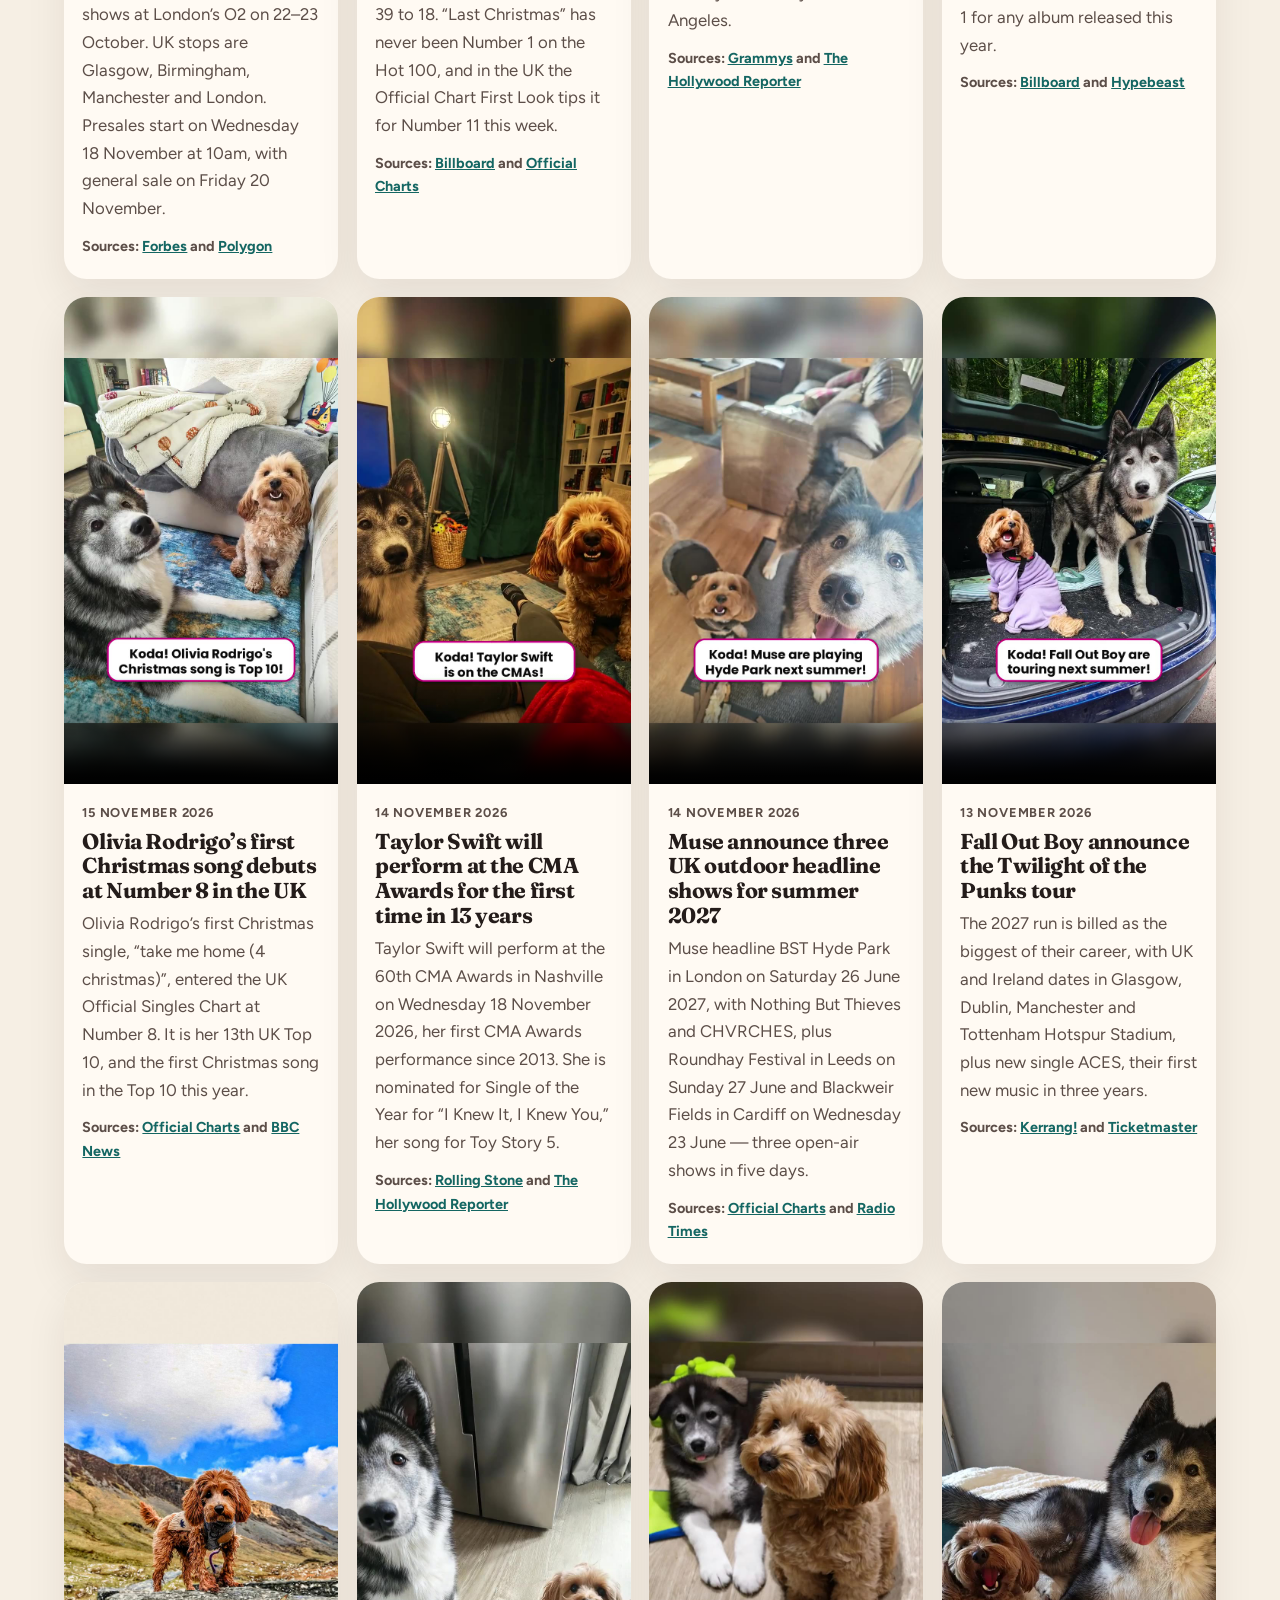
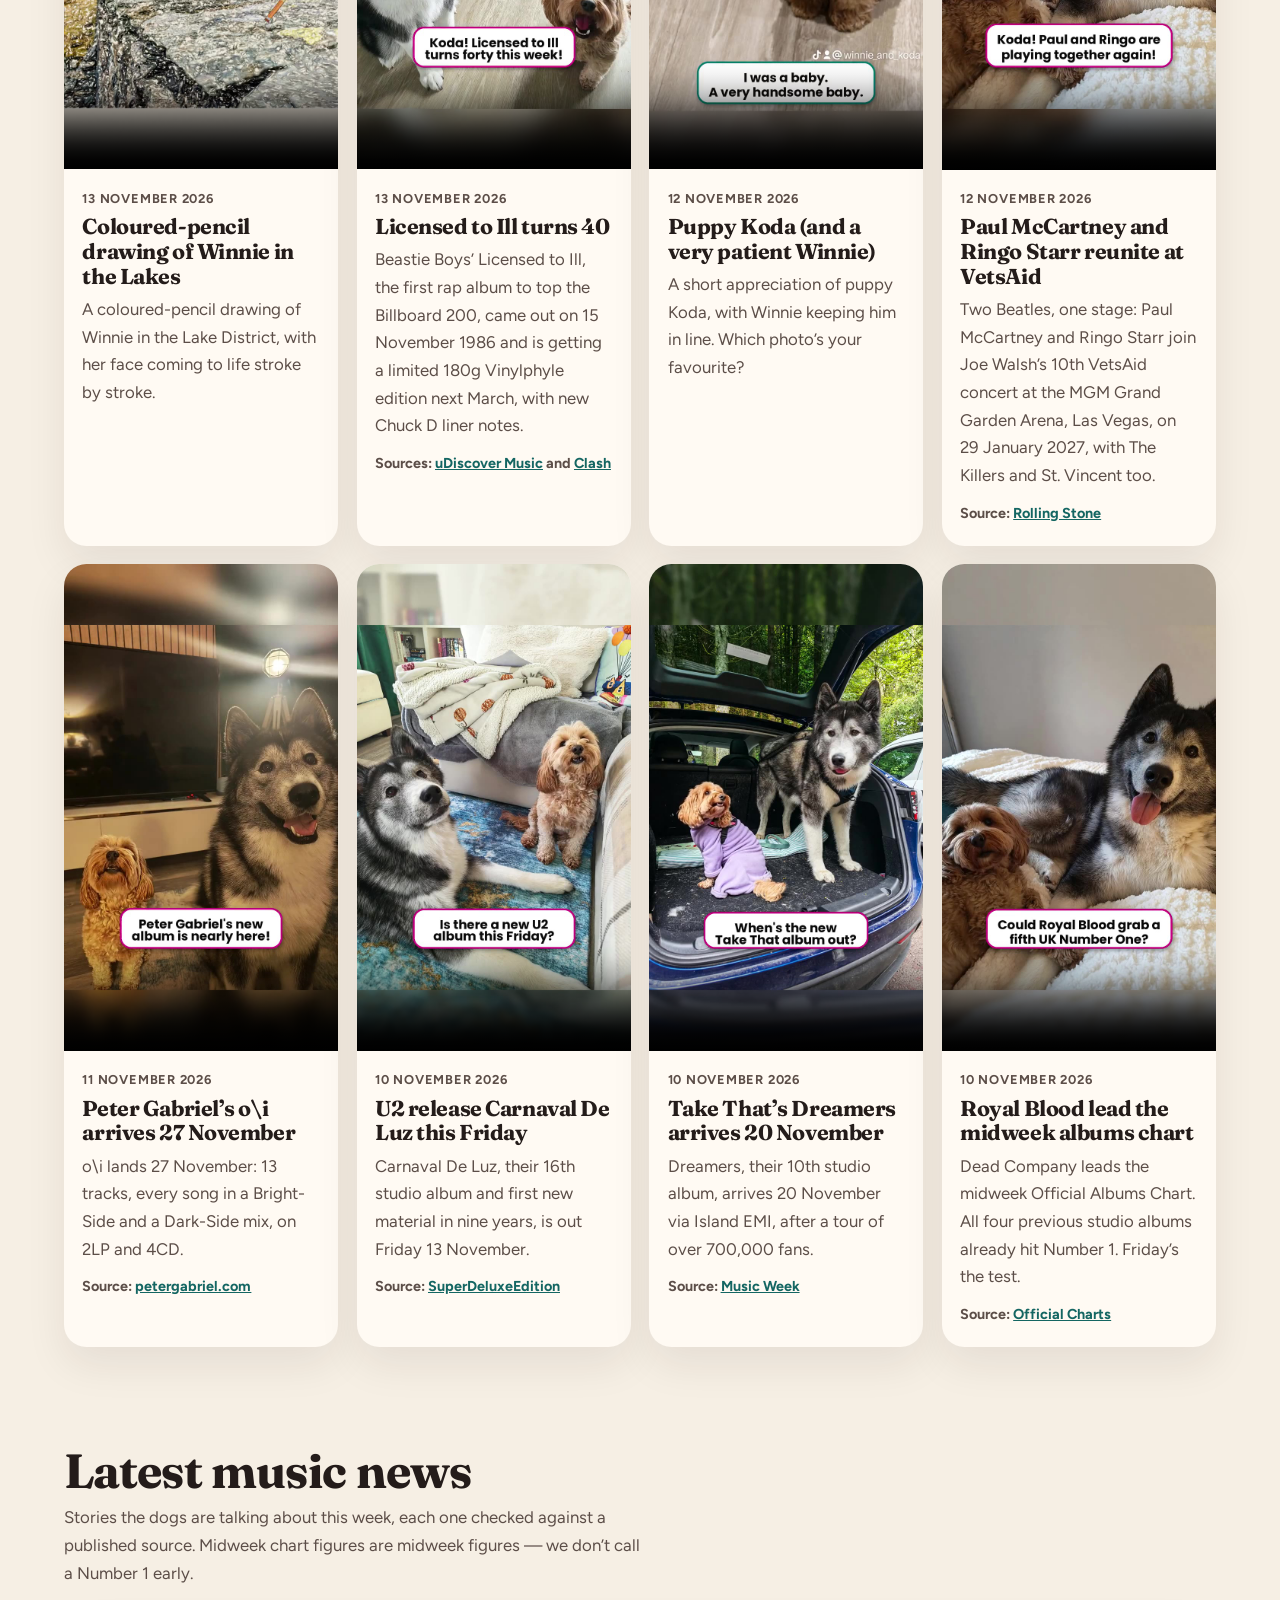
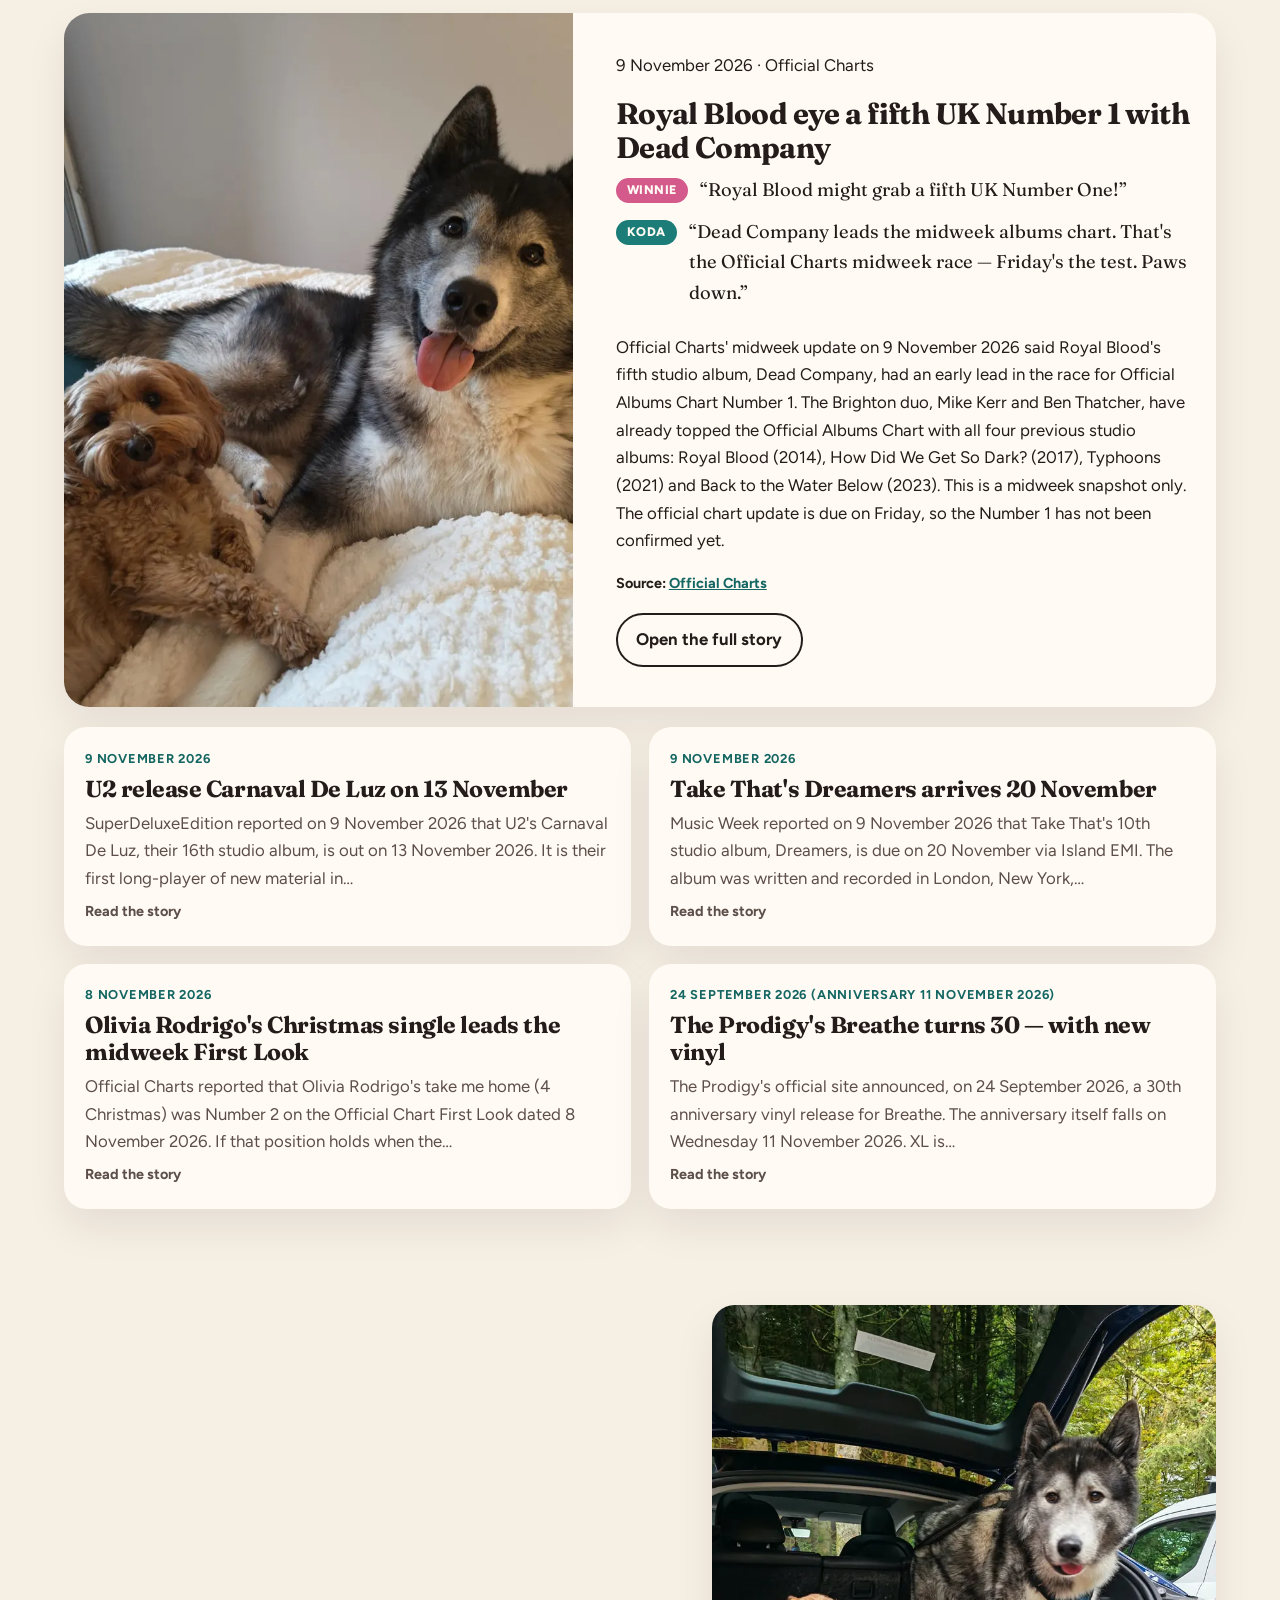
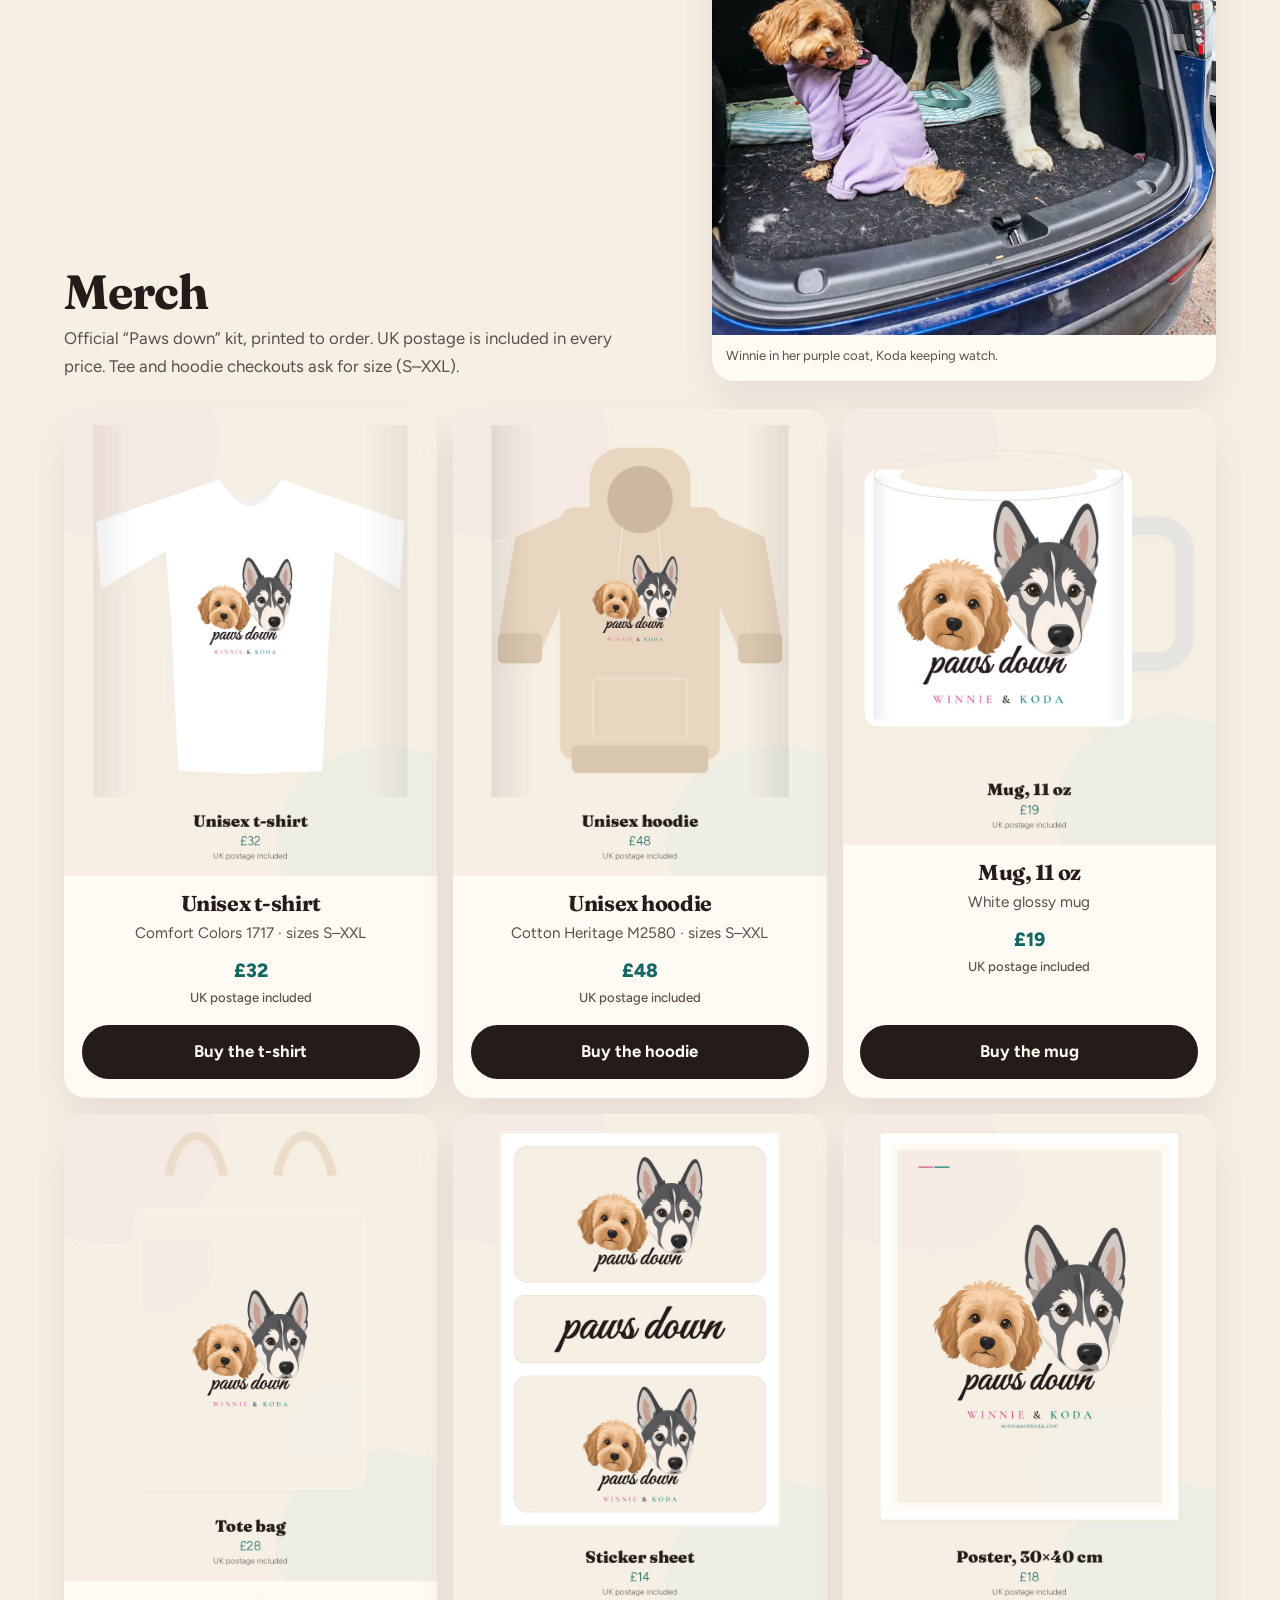
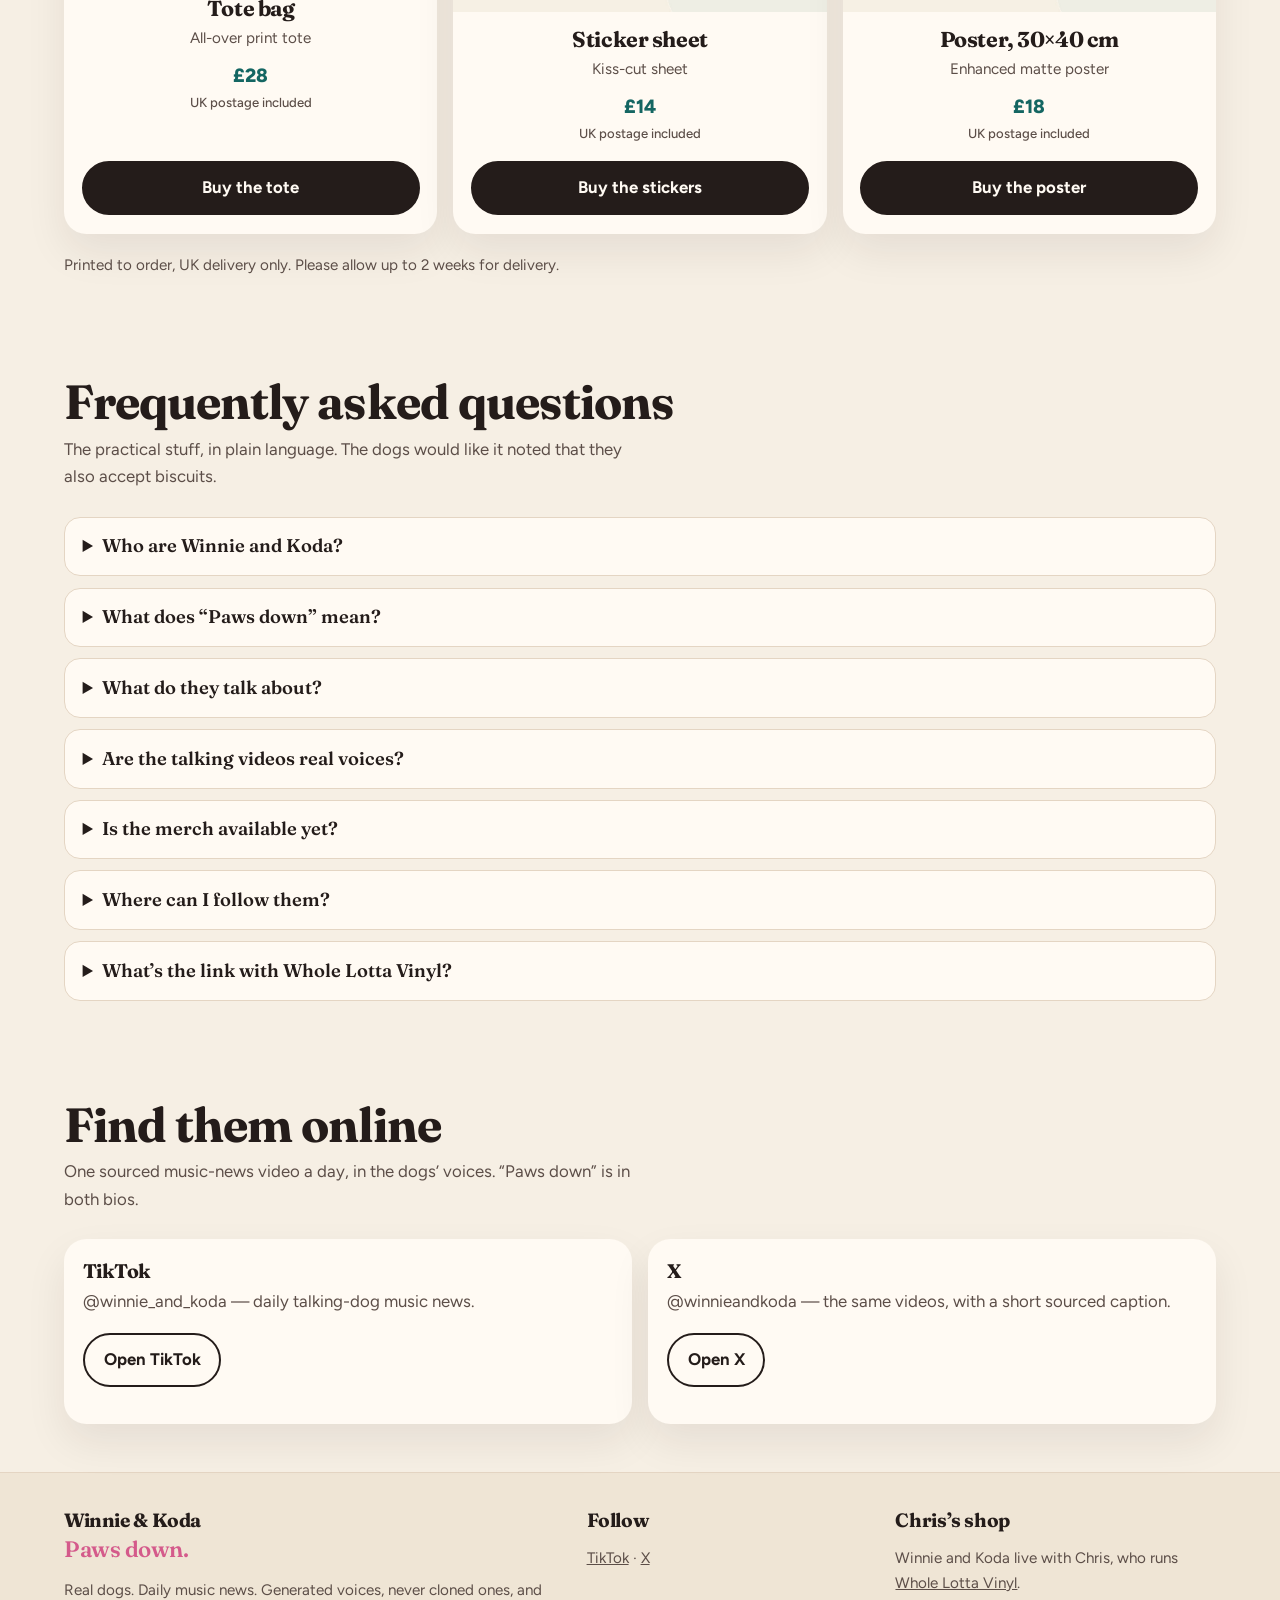
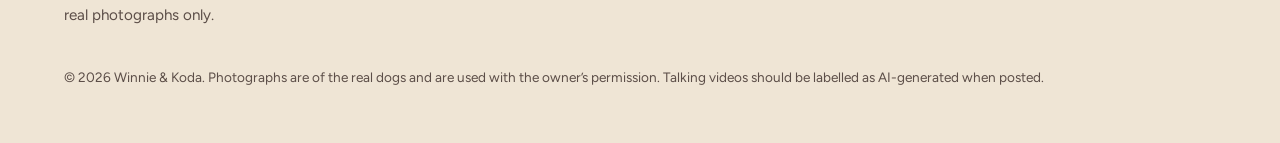
==== commit 014aedd7: "Add latest-video cards for the KPop Demon Hunters tour, Wham and Mariah Christmas race, and 2027 Gra" ====
--- a/index.html
+++ b/index.html
@@ -391,6 +391,45 @@
         <div class="video-grid">
           <article class="video-card">
             <div class="video-frame">
+              <video controls playsinline preload="none" poster="./videos/2026-11-17_kpop-demon-hunters-tour.jpg" width="720" height="1280">
+                <source src="./videos/2026-11-17_kpop-demon-hunters-tour.mp4" type="video/mp4">
+              </video>
+            </div>
+            <div class="copy">
+              <p class="when">17 November 2026</p>
+              <h3>HUNTR/X announce the KPop Demon Hunters Golden World Tour</h3>
+              <p>The KPop Demon Hunters Golden World Tour has 61 arena shows in 35 cities, opening in Baltimore on 5 June 2027 and ending with three shows at London’s O2 on 22–23 October. UK stops are Glasgow, Birmingham, Manchester and London. Presales start on Wednesday 18 November at 10am, with general sale on Friday 20 November.</p>
+              <p class="source">Sources: <a href="https://www.forbes.com/sites/jeffbenjamin/2026/11/13/kpop-demon-hunters-golden-world-tour-every-date-city-and-presale/">Forbes</a> and <a href="https://www.polygon.com/kpop-demon-hunters-world-tour-2027/">Polygon</a></p>
+            </div>
+          </article>
+          <article class="video-card">
+            <div class="video-frame">
+              <video controls playsinline preload="none" poster="./videos/2026-11-17_wham-mariah-christmas-race.jpg" width="720" height="1280">
+                <source src="./videos/2026-11-17_wham-mariah-christmas-race.mp4" type="video/mp4">
+              </video>
+            </div>
+            <div class="copy">
+              <p class="when">17 November 2026</p>
+              <h3>Wham! and Mariah Carey climb the Billboard Hot 100 Christmas race</h3>
+              <p>On this week’s US Billboard Hot 100, Wham!’s “Last Christmas” jumps from 37 to 14 and Mariah Carey’s “All I Want for Christmas Is You” climbs from 39 to 18. “Last Christmas” has never been Number 1 on the Hot 100, and in the UK the Official Chart First Look tips it for Number 11 this week.</p>
+              <p class="source">Sources: <a href="https://www.billboard.com/music/chart-beat/mariah-carey-wham-christmas-streaming-race-1236379567/">Billboard</a> and <a href="https://www.officialcharts.com/chart-news/wham-last-christmas-official-chart-first-look/">Official Charts</a></p>
+            </div>
+          </article>
+          <article class="video-card">
+            <div class="video-frame">
+              <video controls playsinline preload="none" poster="./videos/2026-11-16_grammy-nominations-raye.jpg" width="720" height="1280">
+                <source src="./videos/2026-11-16_grammy-nominations-raye.mp4" type="video/mp4">
+              </video>
+            </div>
+            <div class="copy">
+              <p class="when">16 November 2026</p>
+              <h3>RAYE leads the 2027 Grammy nominations</h3>
+              <p>The 2027 Grammy nominations are out: RAYE leads with 11 nominations, Rosalía has 9, and Olivia Rodrigo and Taylor Swift are both up for Album of the Year. The ceremony is on Sunday 7 February 2027 in Los Angeles.</p>
+              <p class="source">Sources: <a href="https://www.grammy.com/news/2027-grammys-nominations-announcement/">Grammys</a> and <a href="https://www.hollywoodreporter.com/music/music-news/2027-grammys-nominees-list-1236755720/">The Hollywood Reporter</a></p>
+            </div>
+          </article>
+          <article class="video-card">
+            <div class="video-frame">
               <video controls playsinline preload="none" poster="./videos/2026-11-16_olivia-rodrigo-billboard-200.jpg" width="720" height="1280">
                 <source src="./videos/2026-11-16_olivia-rodrigo-billboard-200.mp4" type="video/mp4">
               </video>
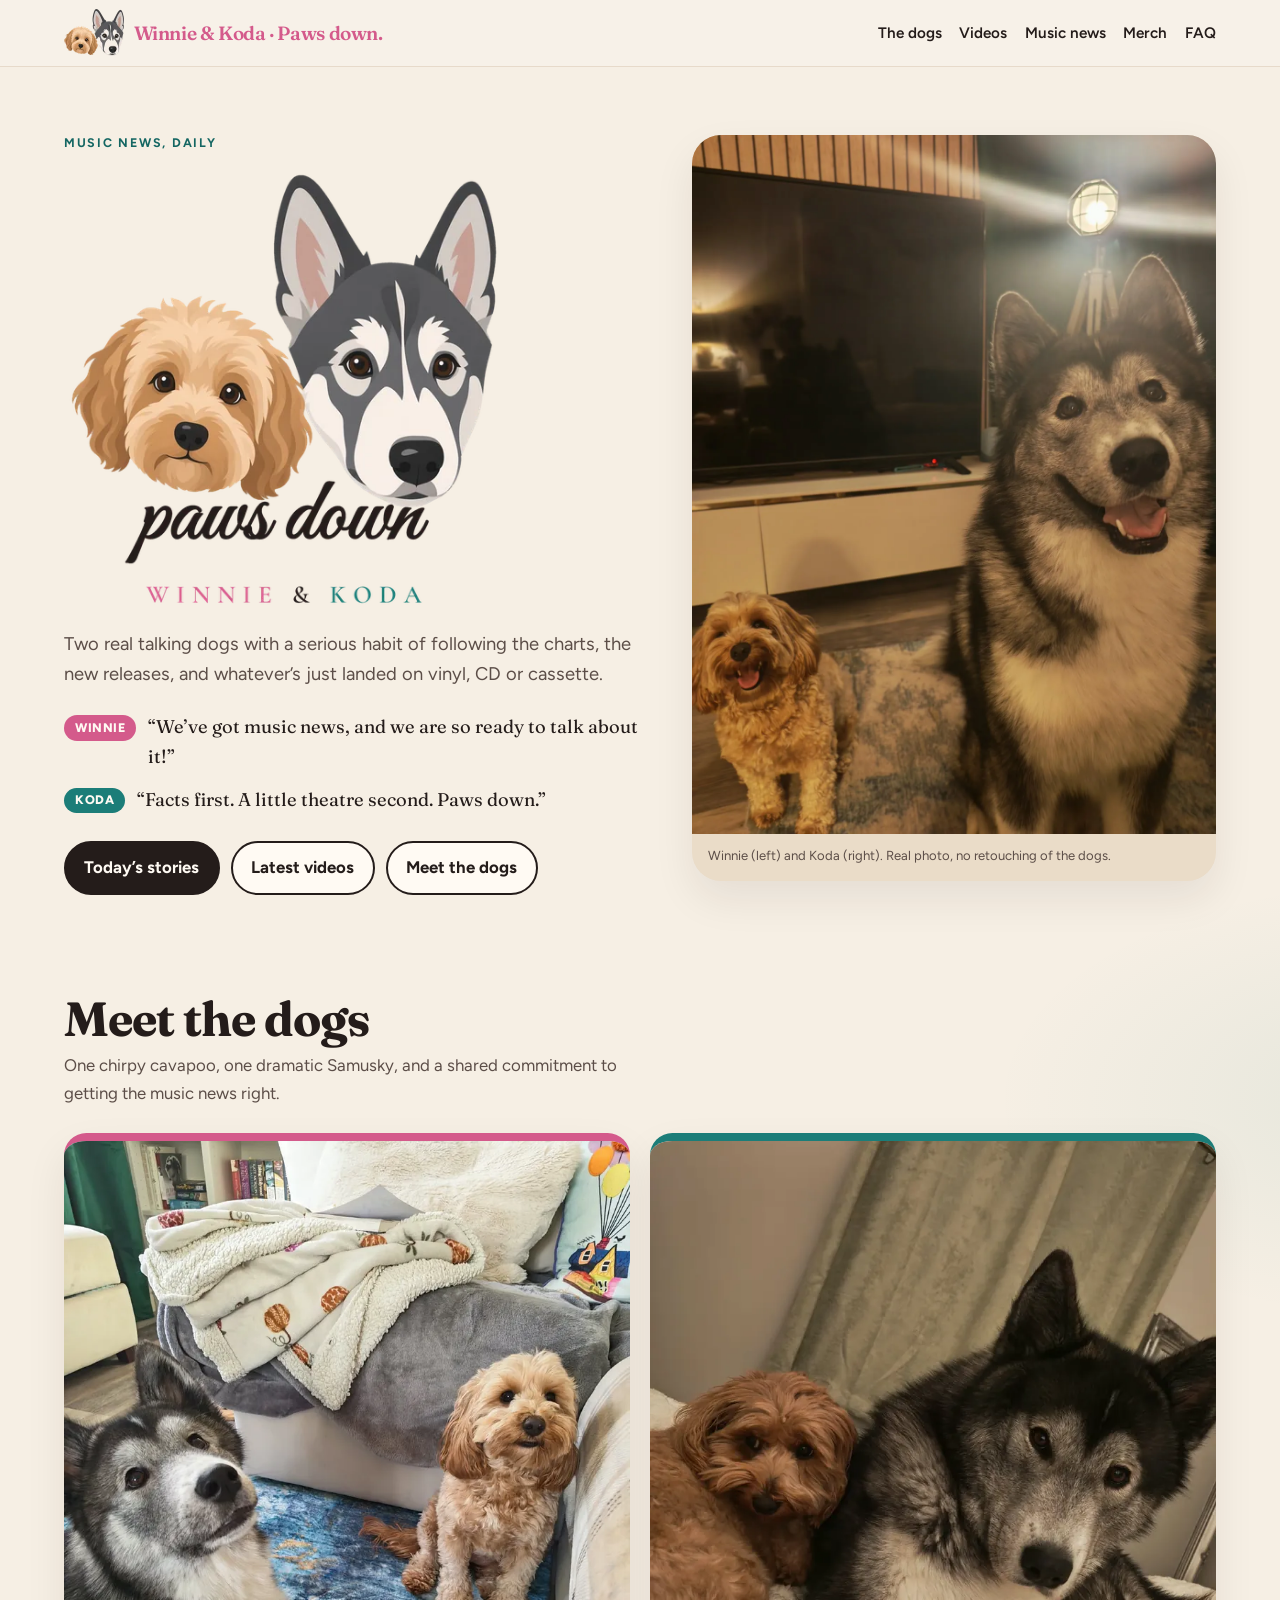
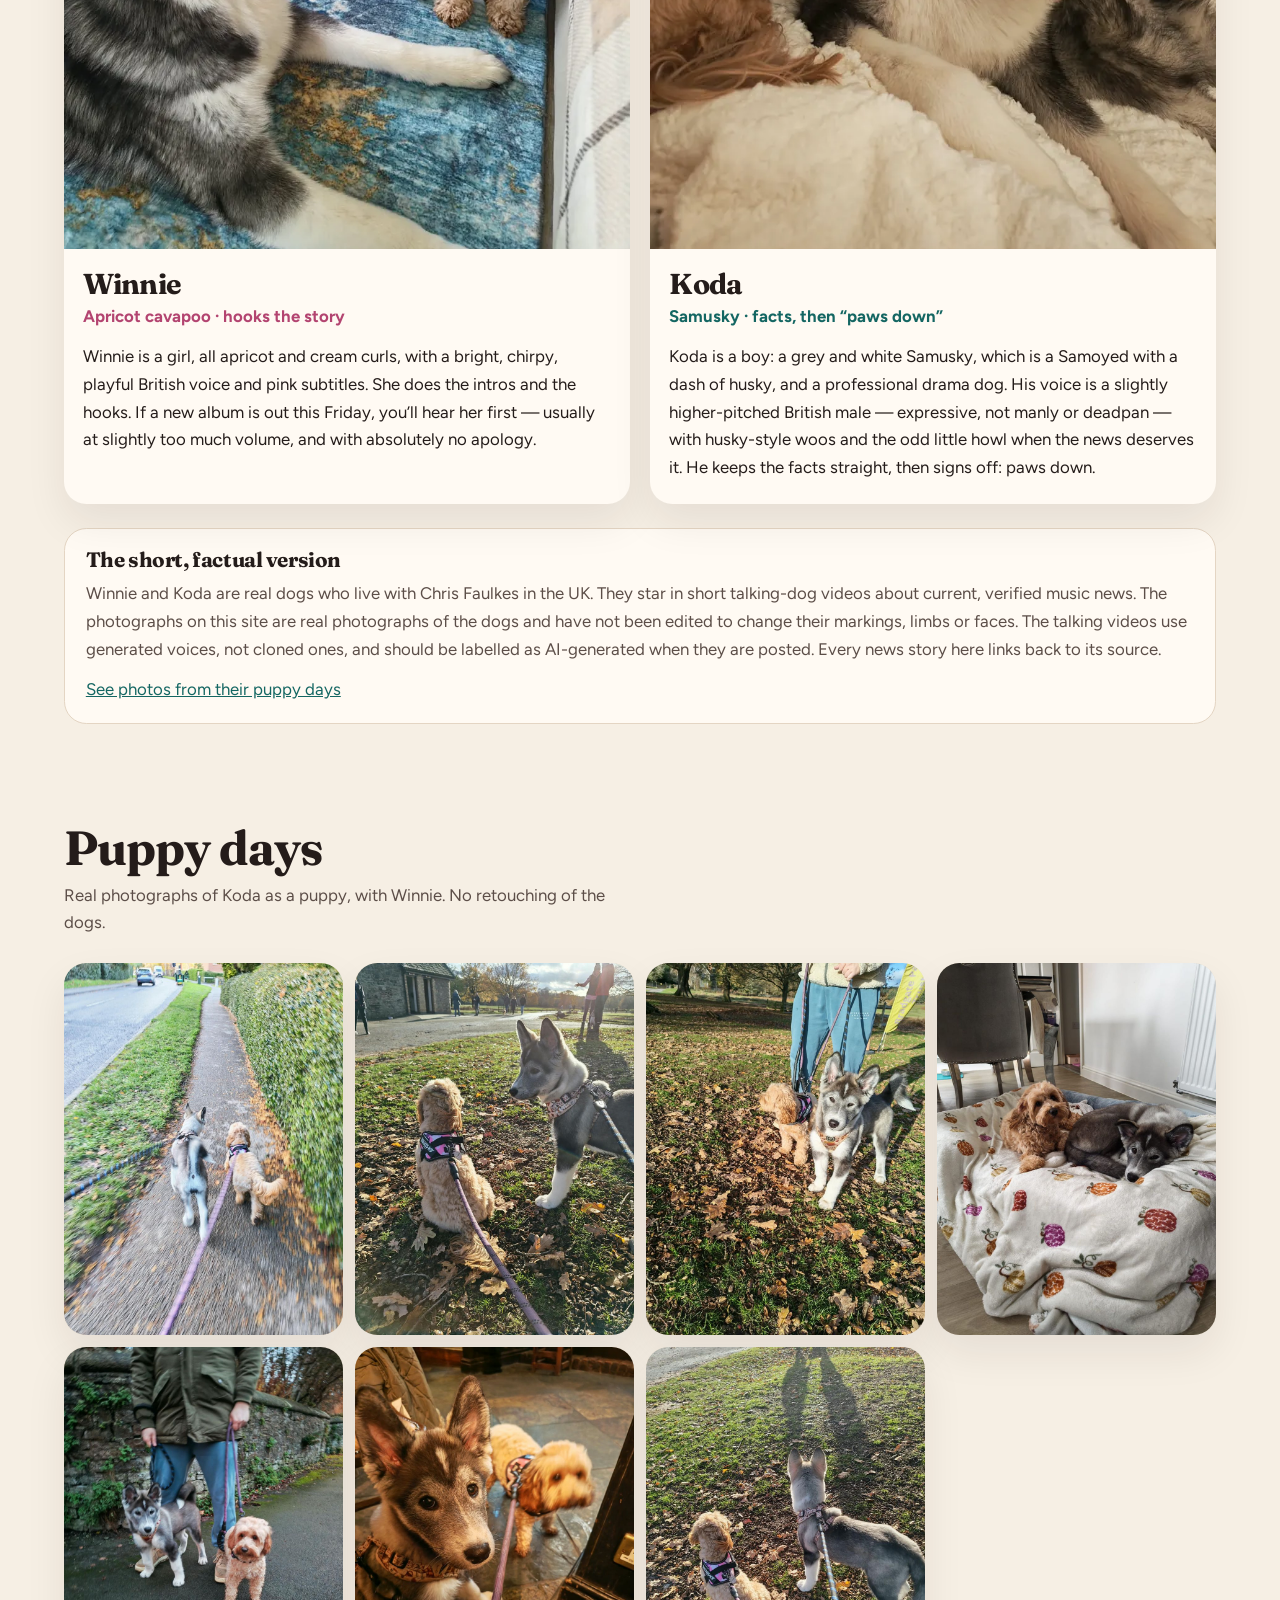
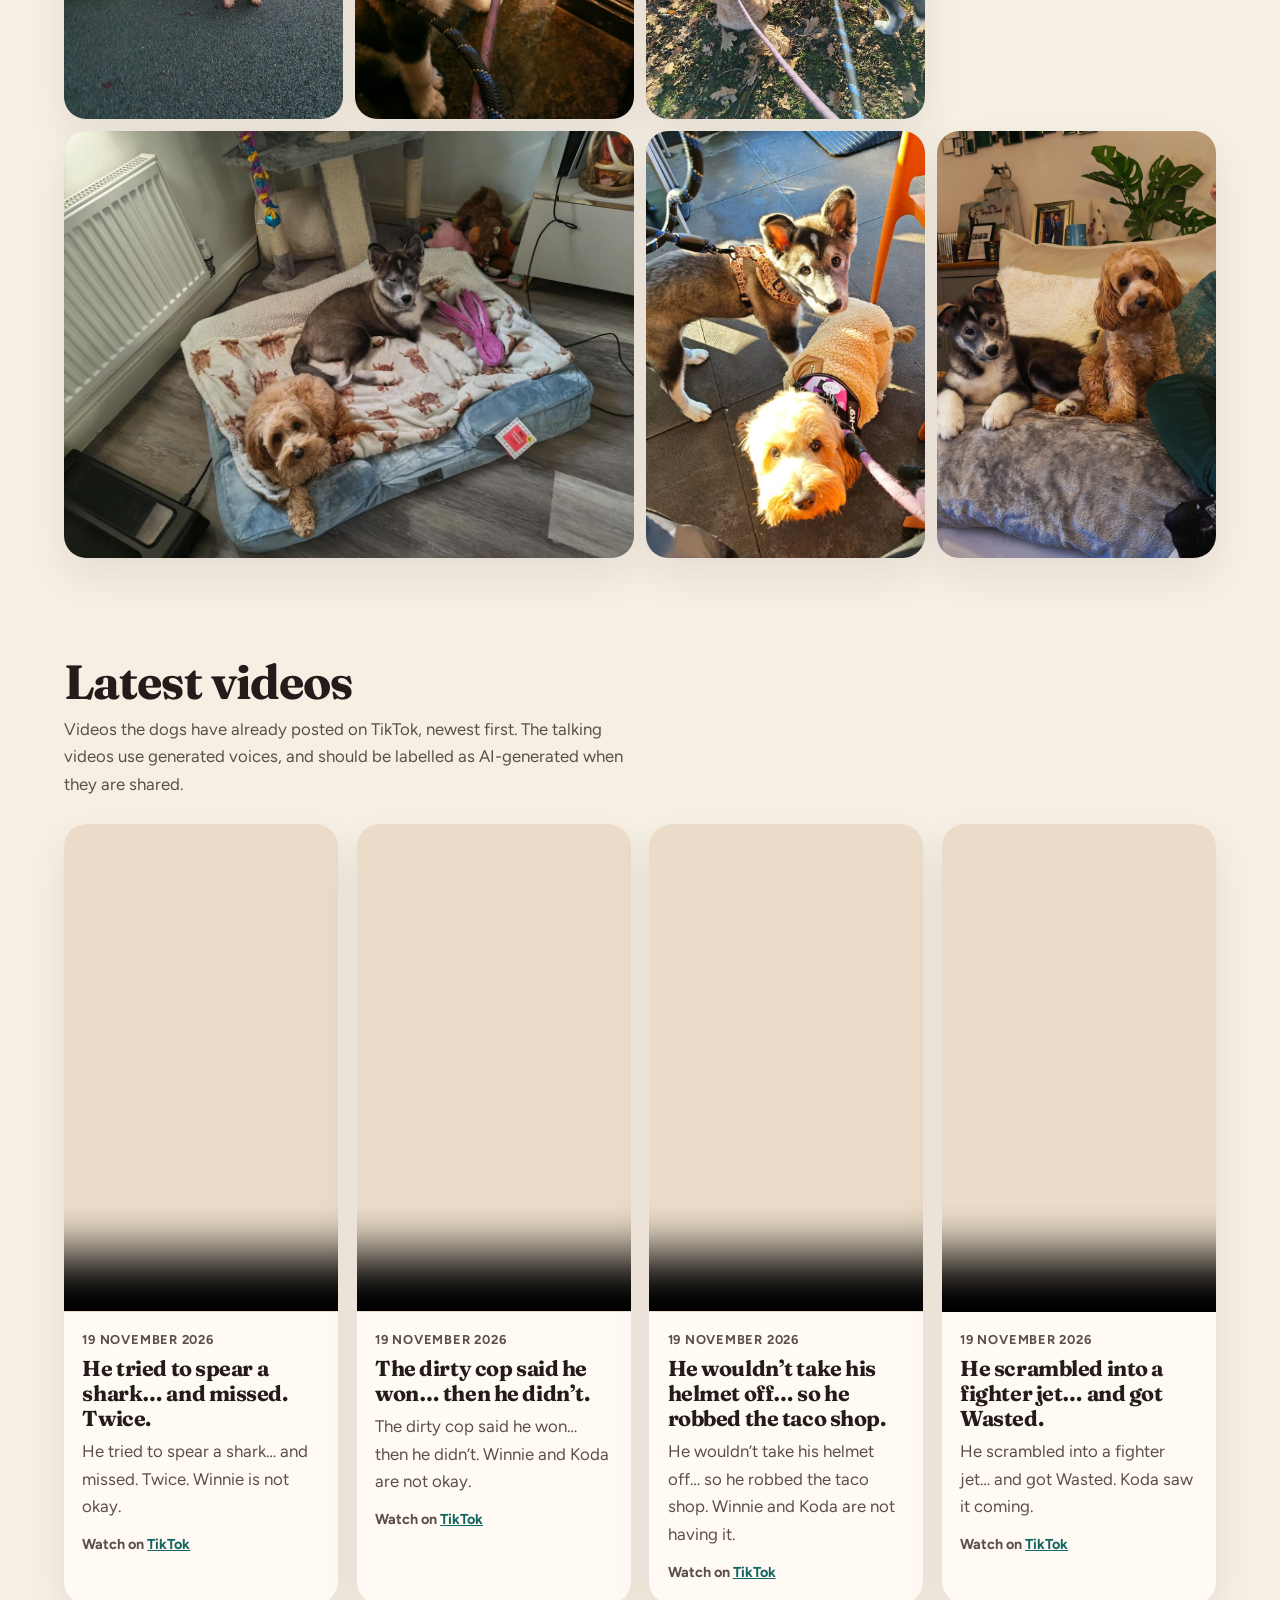
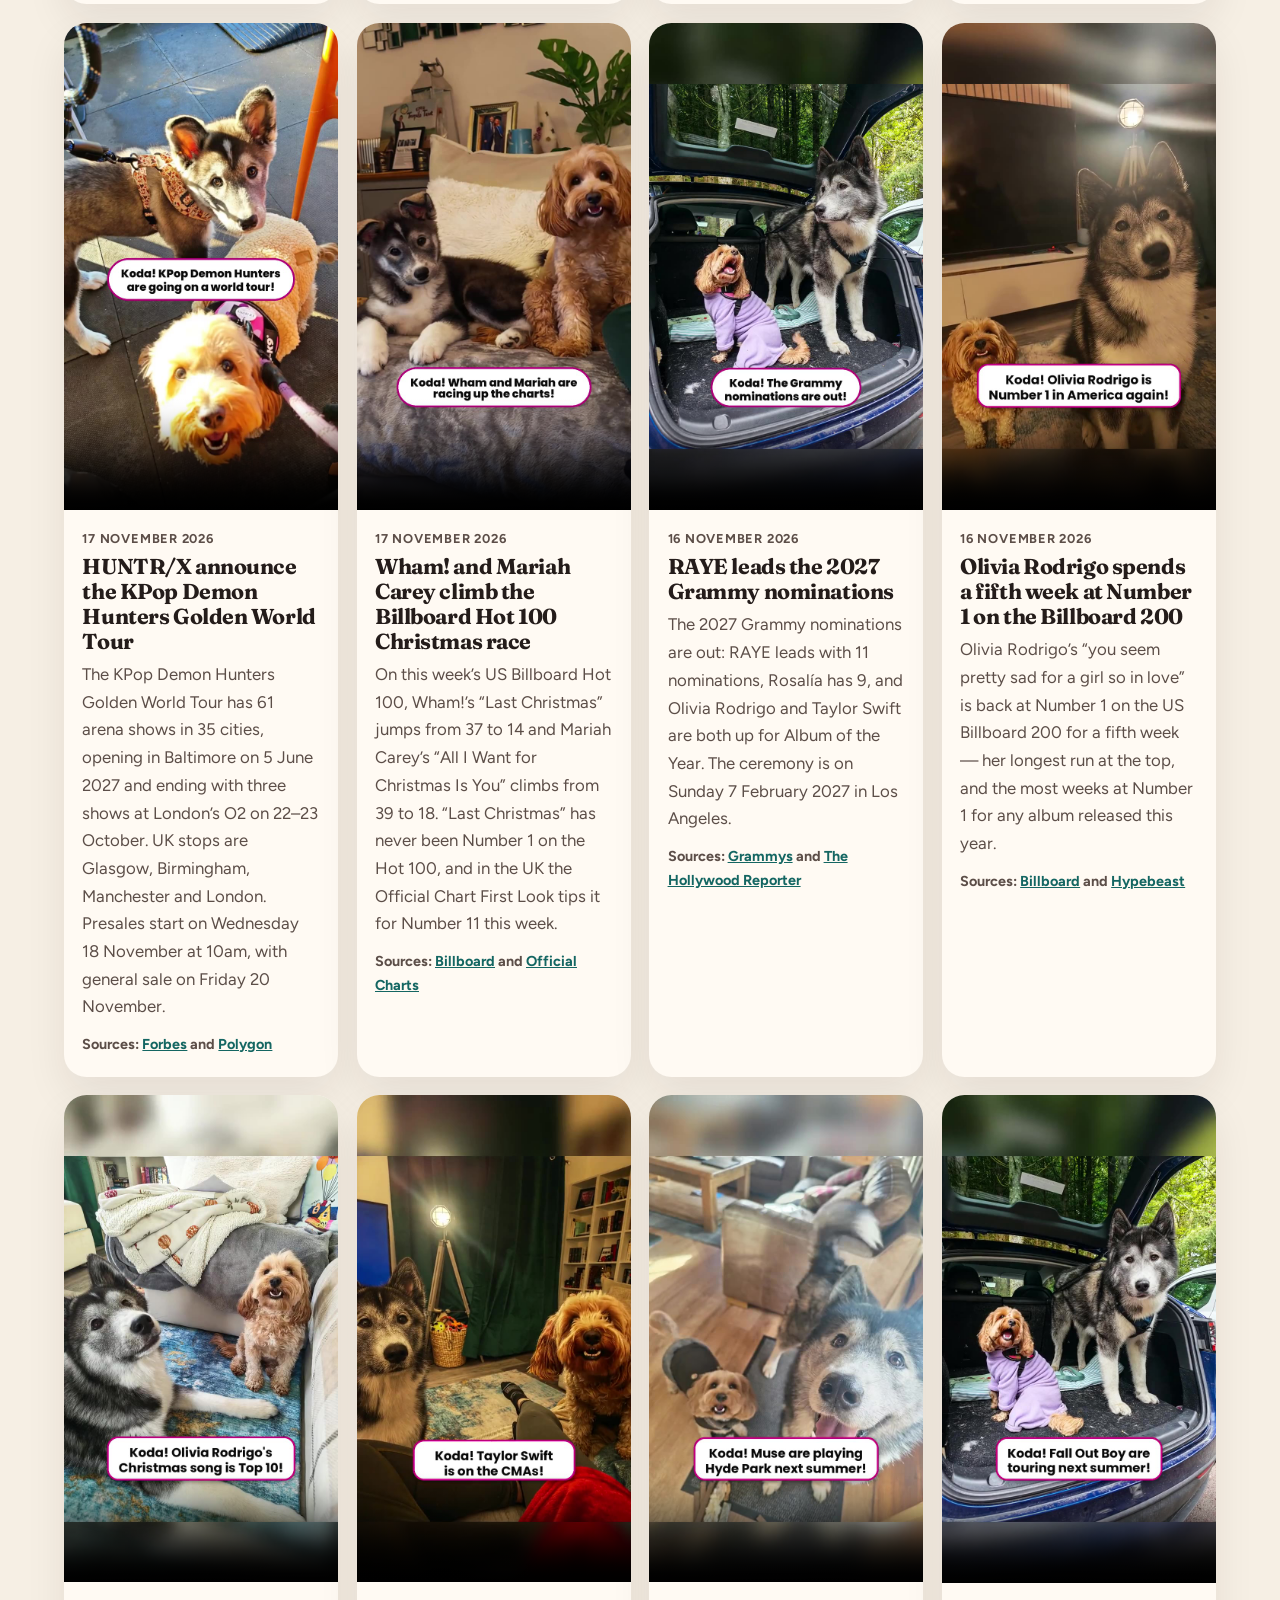
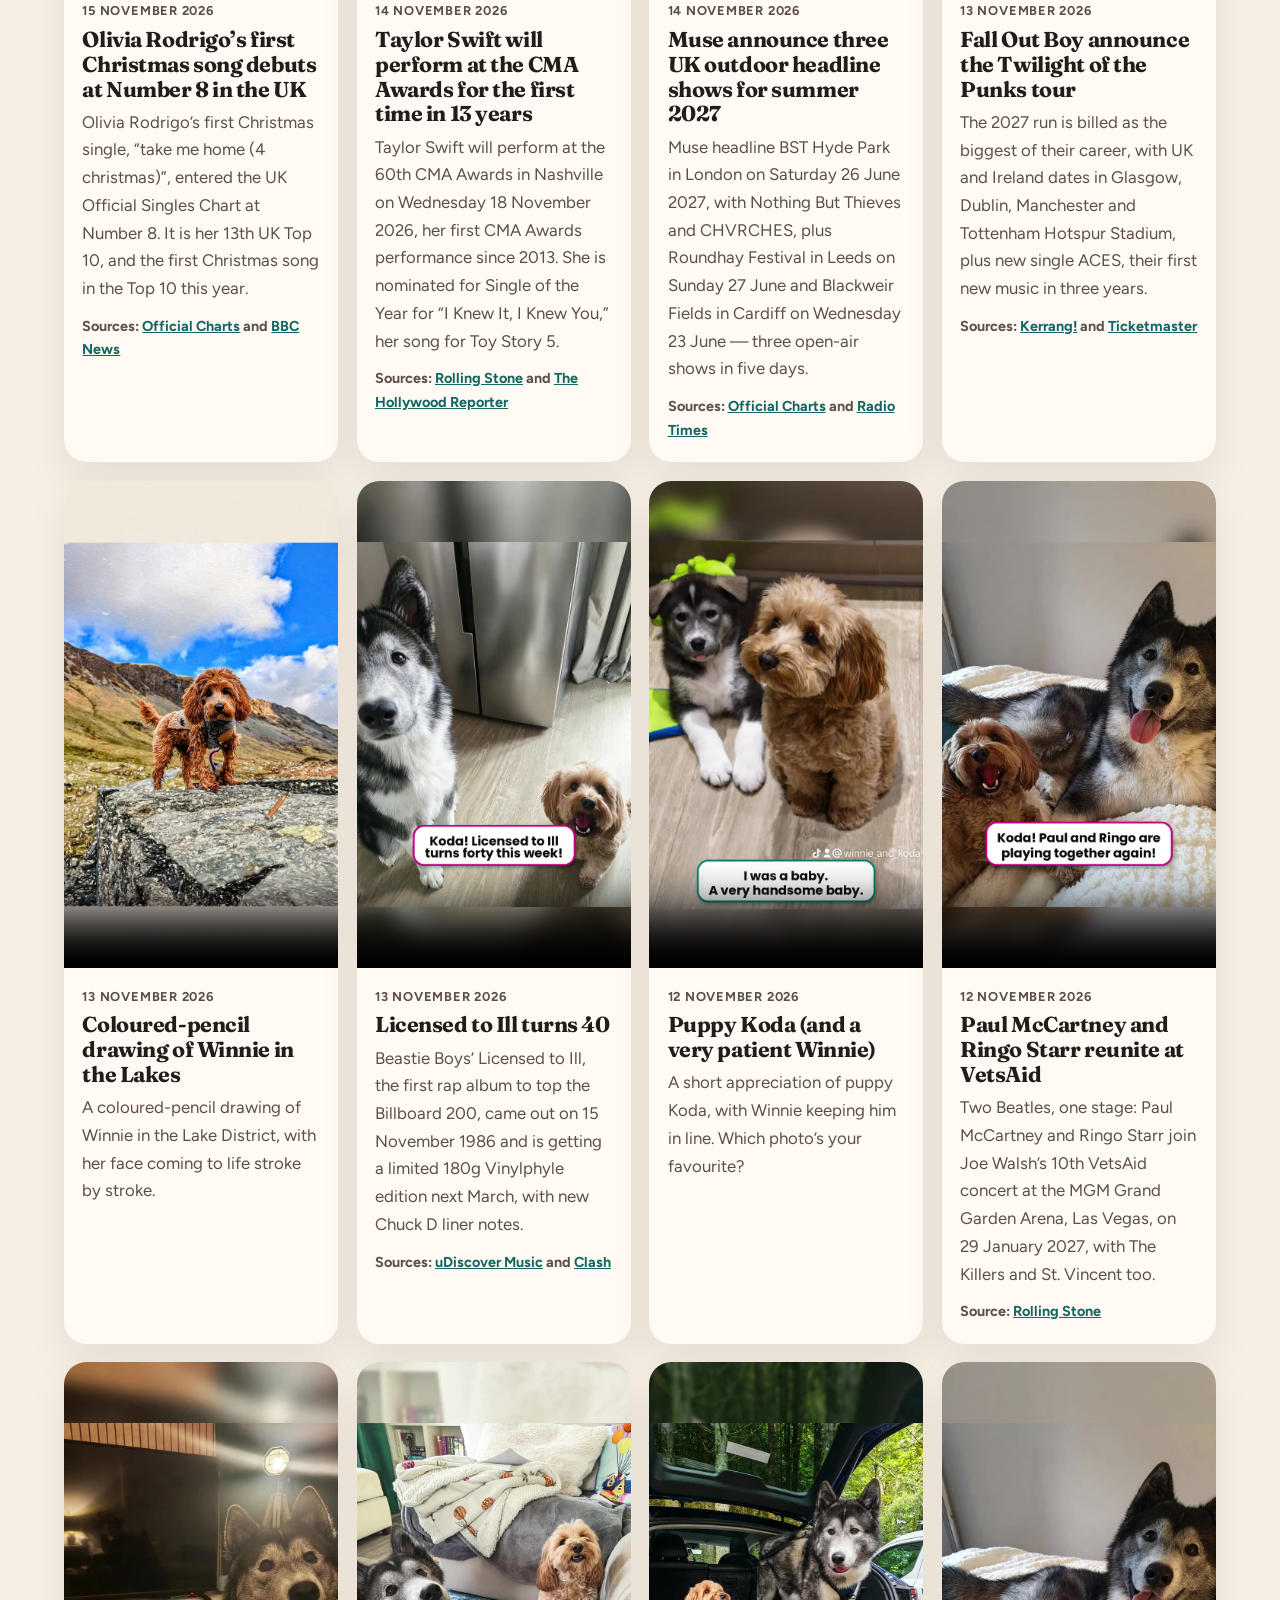
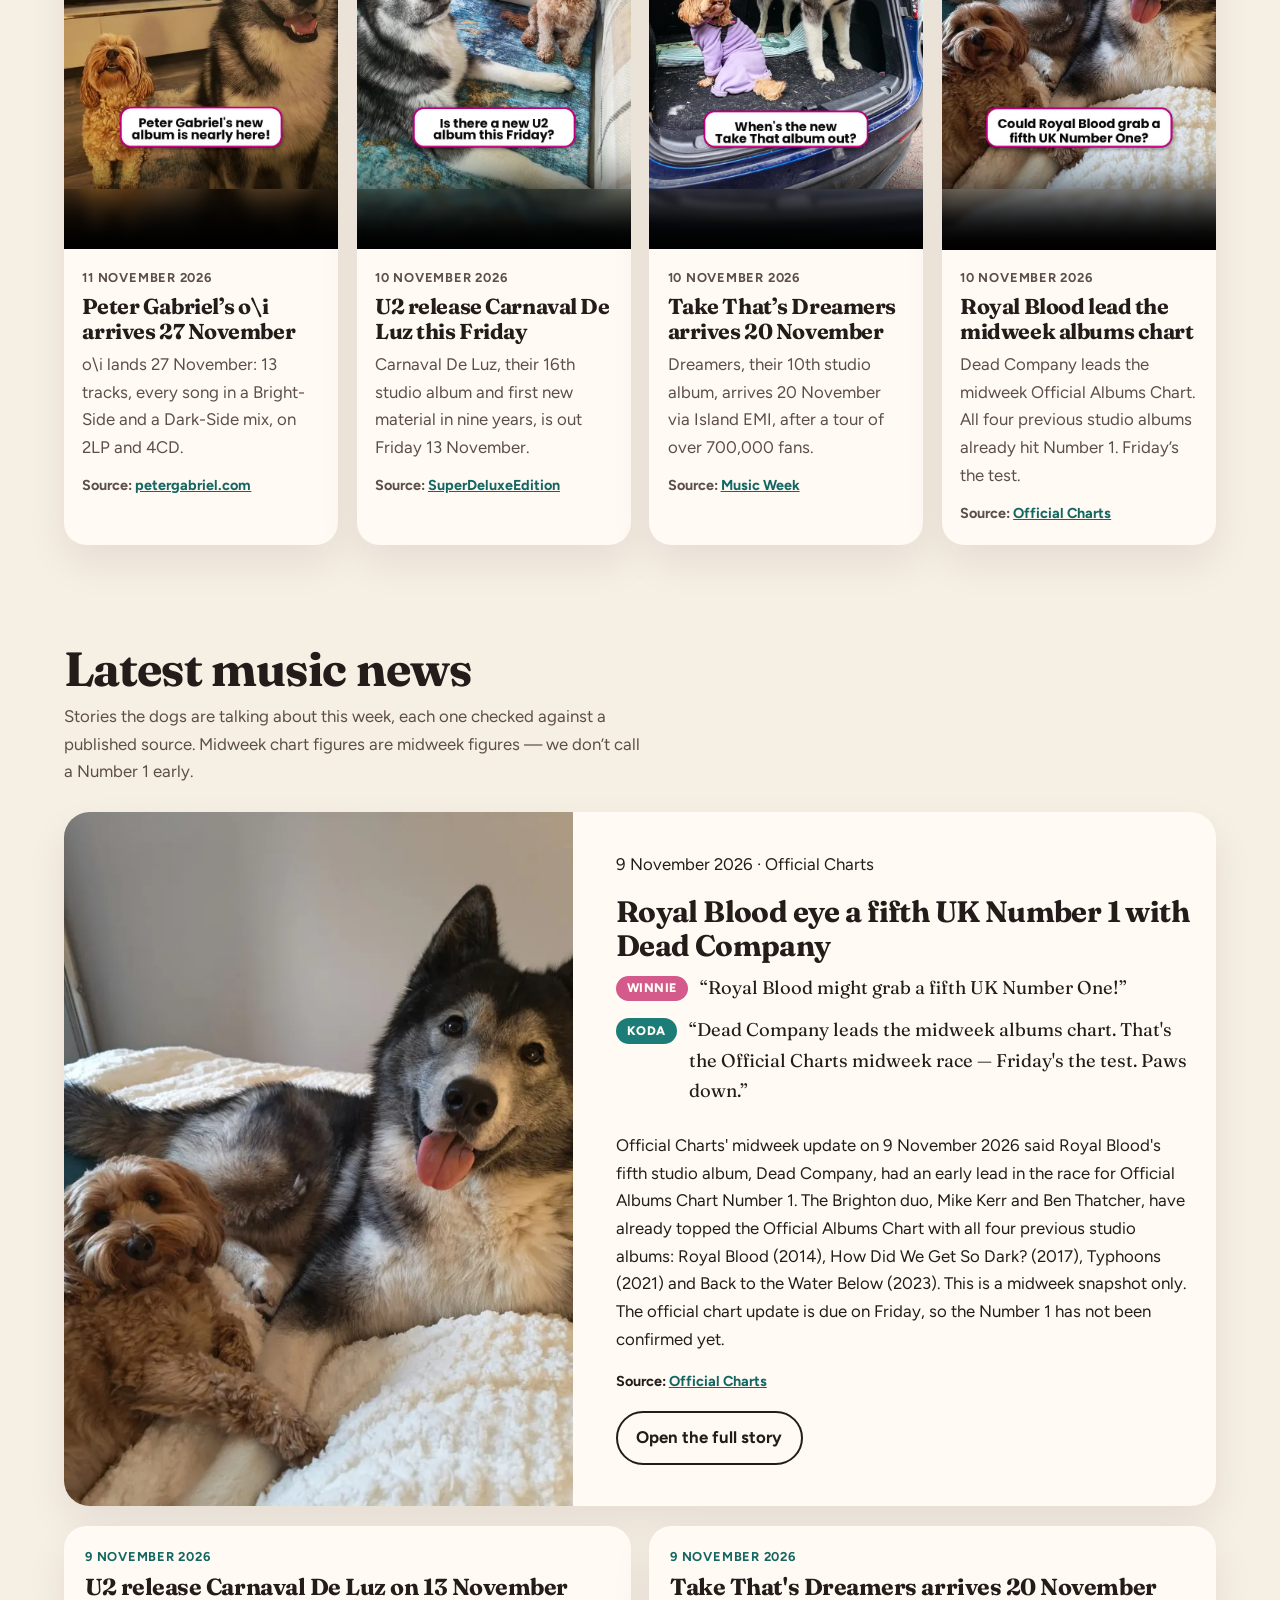
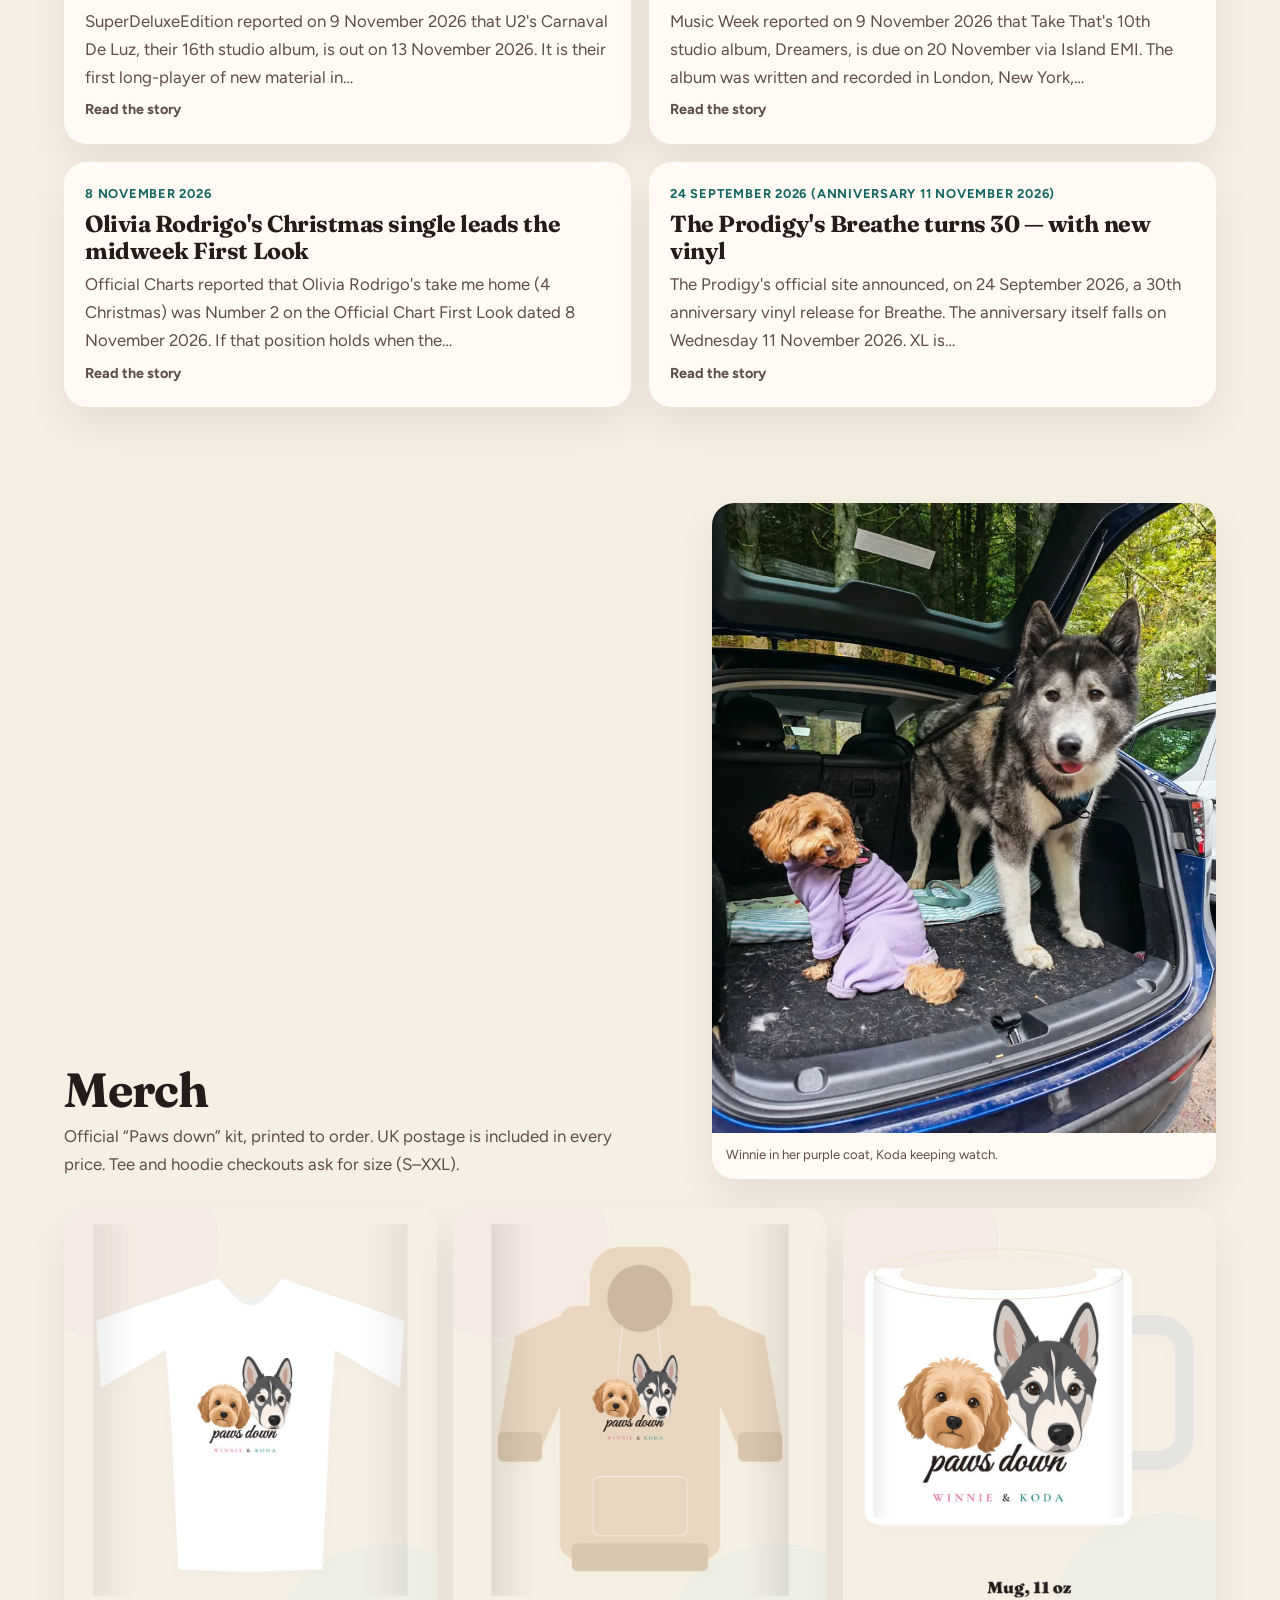
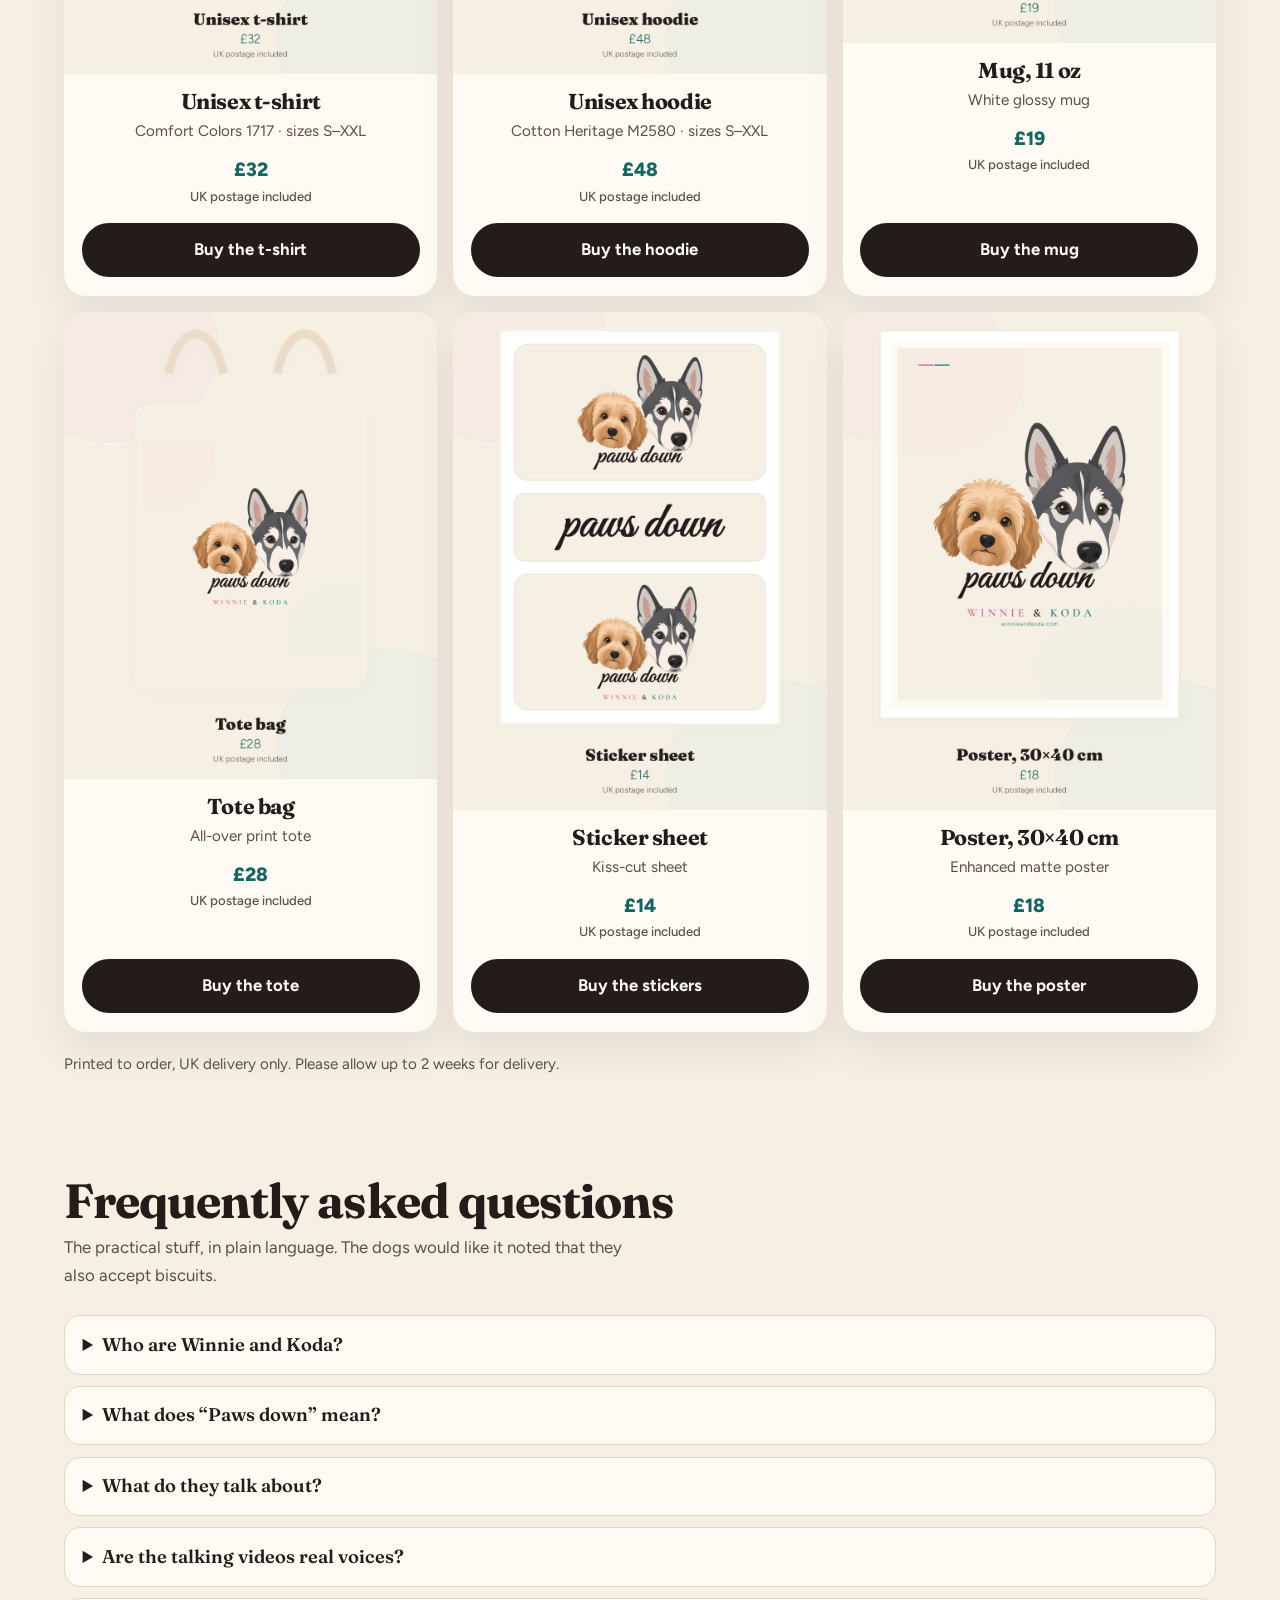
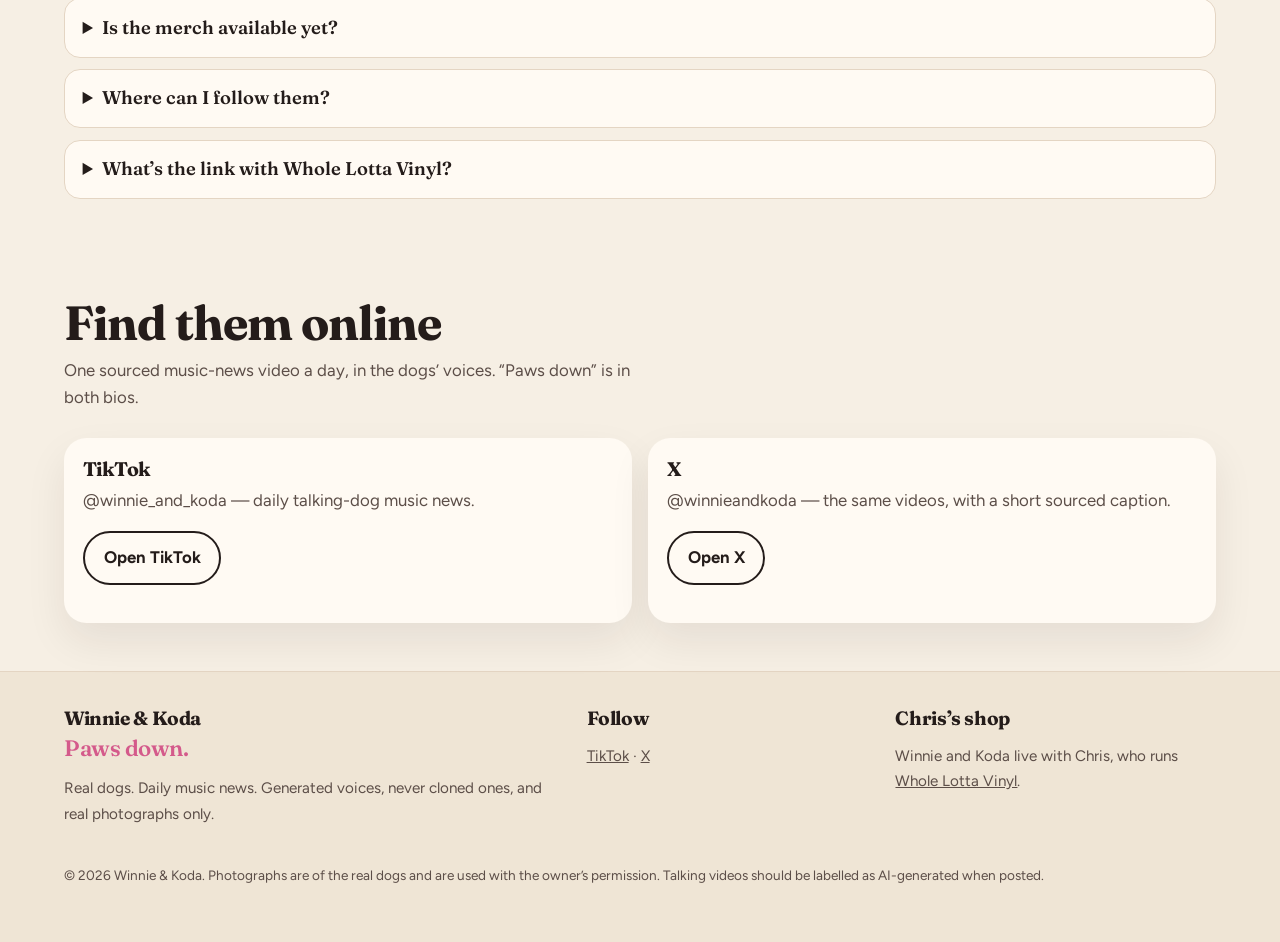
==== commit cbae122c: "Add 19 November 2026 GTA 6 reaction video cards to the homepage" ====
--- a/index.html
+++ b/index.html
@@ -391,6 +391,58 @@
         <div class="video-grid">
           <article class="video-card">
             <div class="video-frame">
+              <video controls playsinline preload="none" poster="./videos/2026-11-19_gta6-shark.jpg" width="720" height="1280">
+                <source src="./videos/2026-11-19_gta6-shark.mp4" type="video/mp4">
+              </video>
+            </div>
+            <div class="copy">
+              <p class="when">19 November 2026</p>
+              <h3>He tried to spear a shark… and missed. Twice.</h3>
+              <p>He tried to spear a shark… and missed. Twice. Winnie is not okay.</p>
+              <p class="source">Watch on <a href="https://www.tiktok.com/@winnie_and_koda">TikTok</a></p>
+            </div>
+          </article>
+          <article class="video-card">
+            <div class="video-frame">
+              <video controls playsinline preload="none" poster="./videos/2026-11-19_gta6-dirty-cop.jpg" width="720" height="1280">
+                <source src="./videos/2026-11-19_gta6-dirty-cop.mp4" type="video/mp4">
+              </video>
+            </div>
+            <div class="copy">
+              <p class="when">19 November 2026</p>
+              <h3>The dirty cop said he won… then he didn’t.</h3>
+              <p>The dirty cop said he won… then he didn’t. Winnie and Koda are not okay.</p>
+              <p class="source">Watch on <a href="https://www.tiktok.com/@winnie_and_koda">TikTok</a></p>
+            </div>
+          </article>
+          <article class="video-card">
+            <div class="video-frame">
+              <video controls playsinline preload="none" poster="./videos/2026-11-19_gta6-taco-shop.jpg" width="720" height="1280">
+                <source src="./videos/2026-11-19_gta6-taco-shop.mp4" type="video/mp4">
+              </video>
+            </div>
+            <div class="copy">
+              <p class="when">19 November 2026</p>
+              <h3>He wouldn’t take his helmet off… so he robbed the taco shop.</h3>
+              <p>He wouldn’t take his helmet off… so he robbed the taco shop. Winnie and Koda are not having it.</p>
+              <p class="source">Watch on <a href="https://www.tiktok.com/@winnie_and_koda">TikTok</a></p>
+            </div>
+          </article>
+          <article class="video-card">
+            <div class="video-frame">
+              <video controls playsinline preload="none" poster="./videos/2026-11-19_gta6-fighter-jet.jpg" width="720" height="1280">
+                <source src="./videos/2026-11-19_gta6-fighter-jet.mp4" type="video/mp4">
+              </video>
+            </div>
+            <div class="copy">
+              <p class="when">19 November 2026</p>
+              <h3>He scrambled into a fighter jet… and got Wasted.</h3>
+              <p>He scrambled into a fighter jet… and got Wasted. Koda saw it coming.</p>
+              <p class="source">Watch on <a href="https://www.tiktok.com/@winnie_and_koda">TikTok</a></p>
+            </div>
+          </article>
+          <article class="video-card">
+            <div class="video-frame">
               <video controls playsinline preload="none" poster="./videos/2026-11-17_kpop-demon-hunters-tour.jpg" width="720" height="1280">
                 <source src="./videos/2026-11-17_kpop-demon-hunters-tour.mp4" type="video/mp4">
               </video>
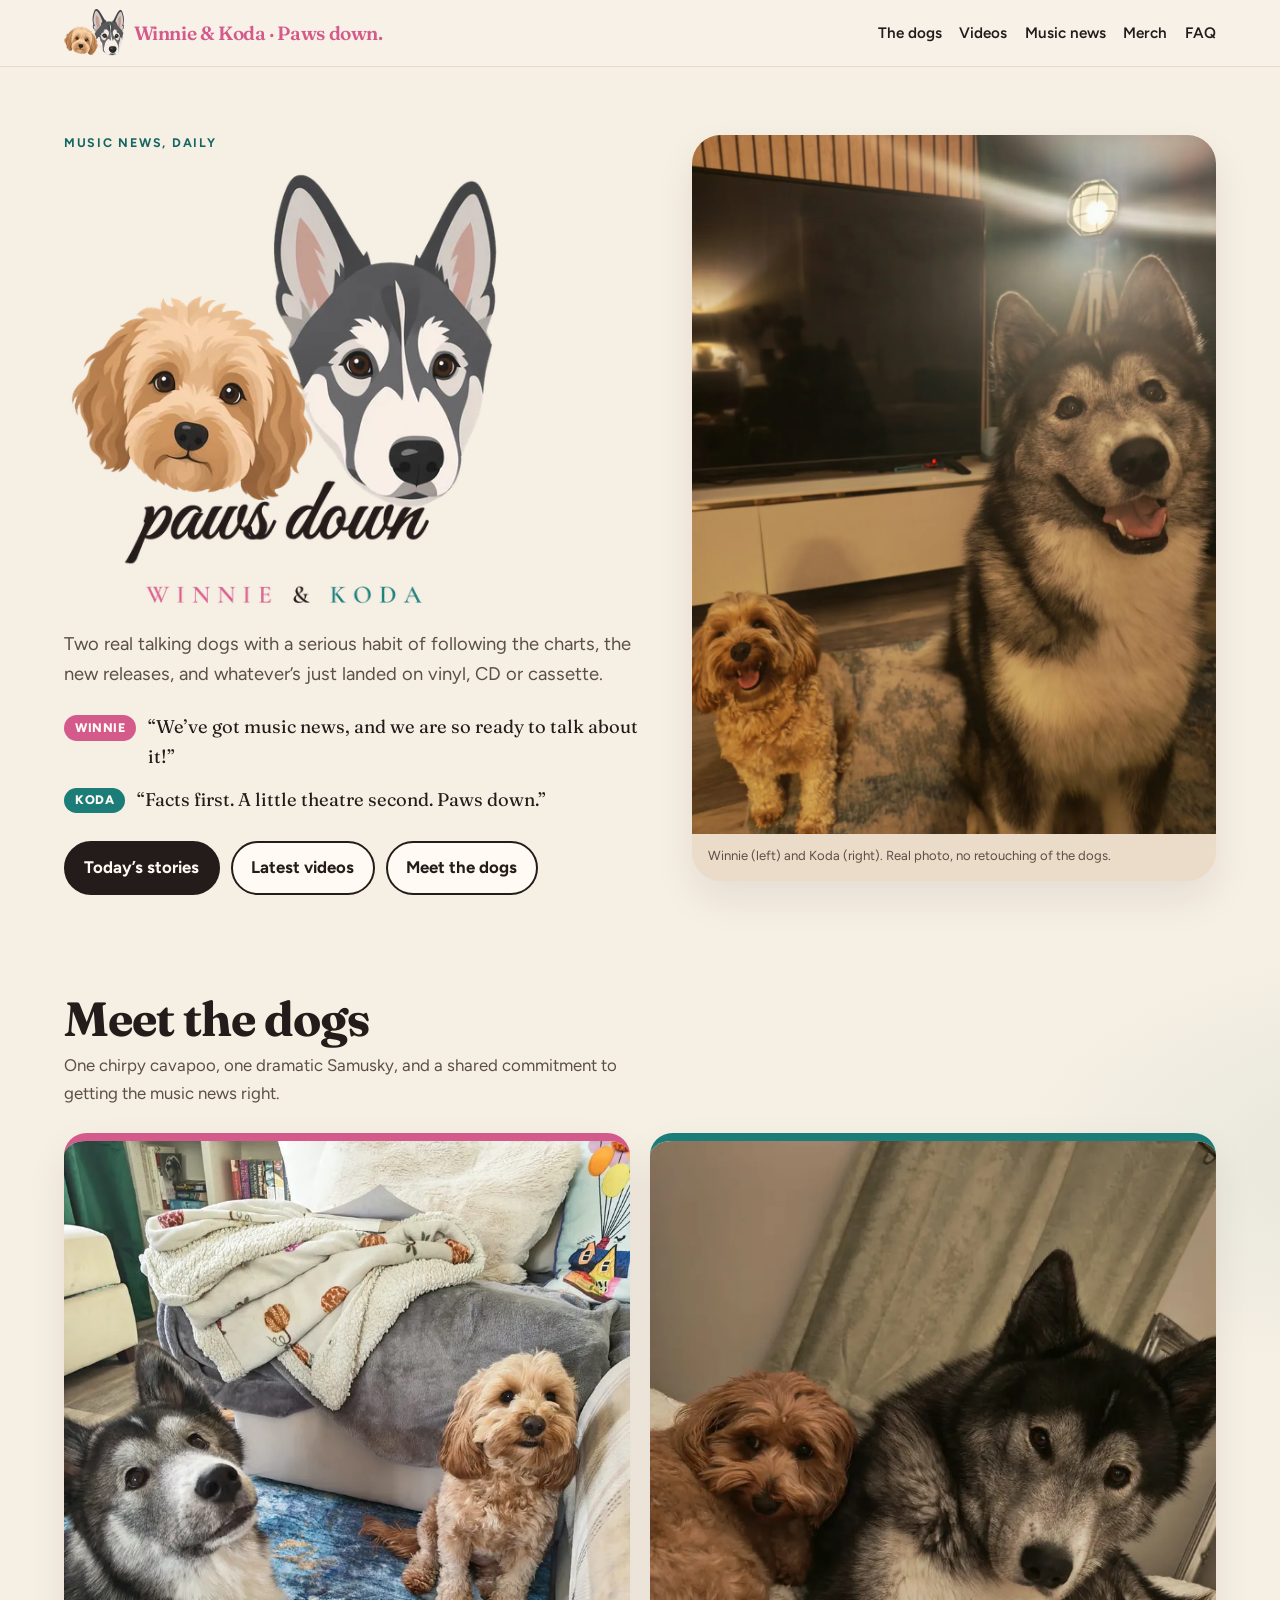
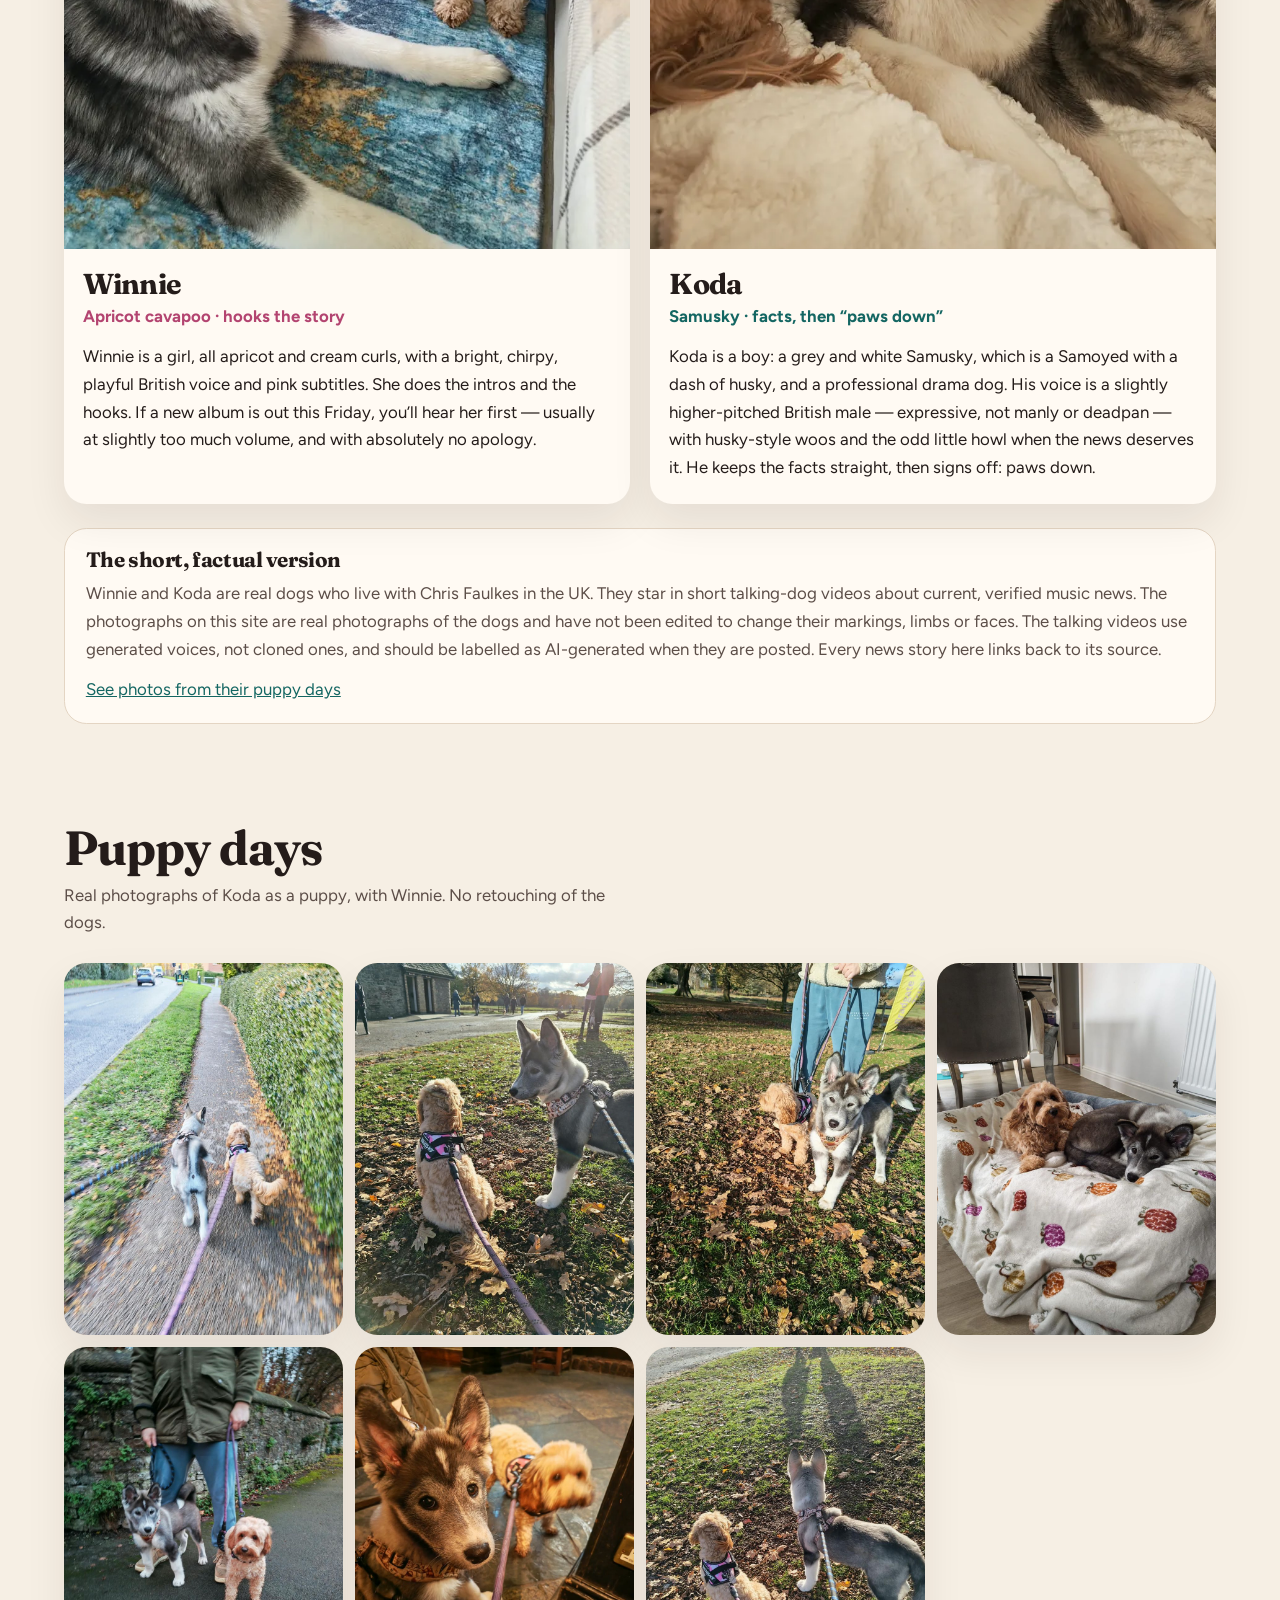
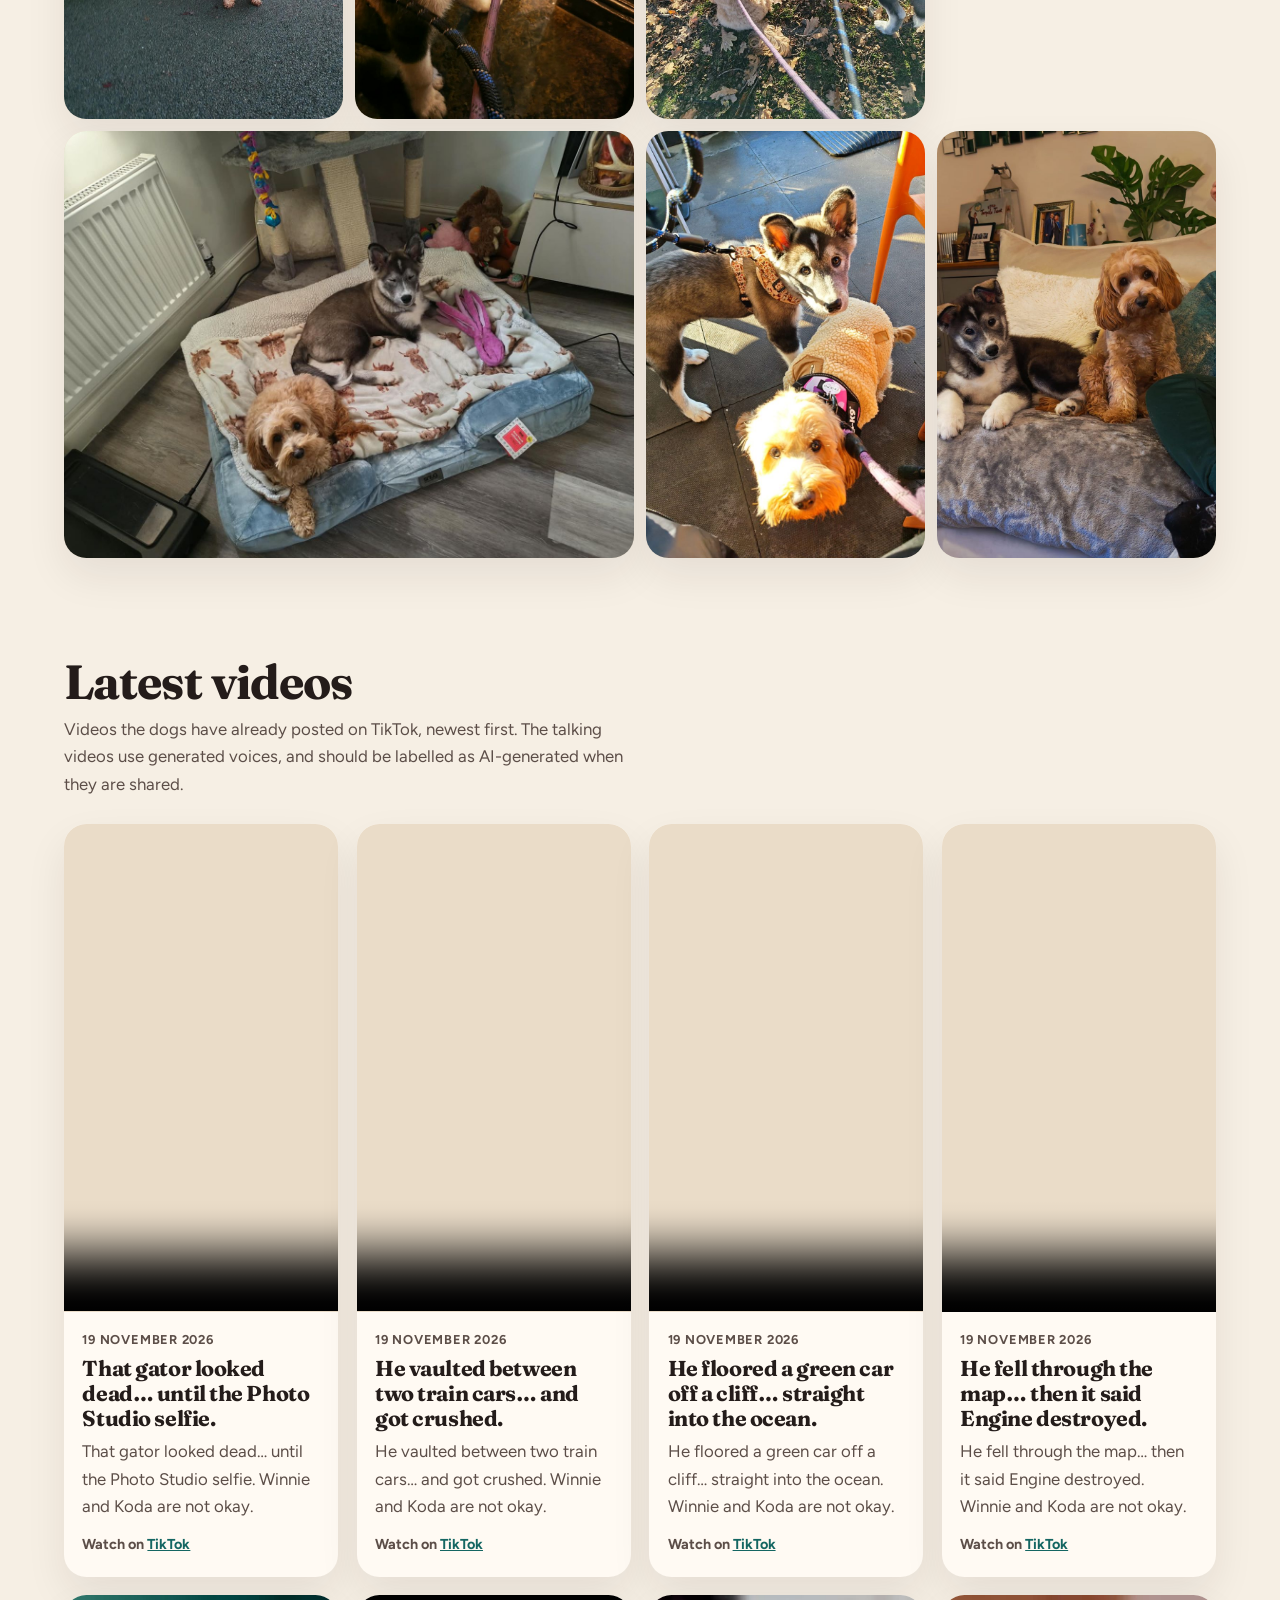
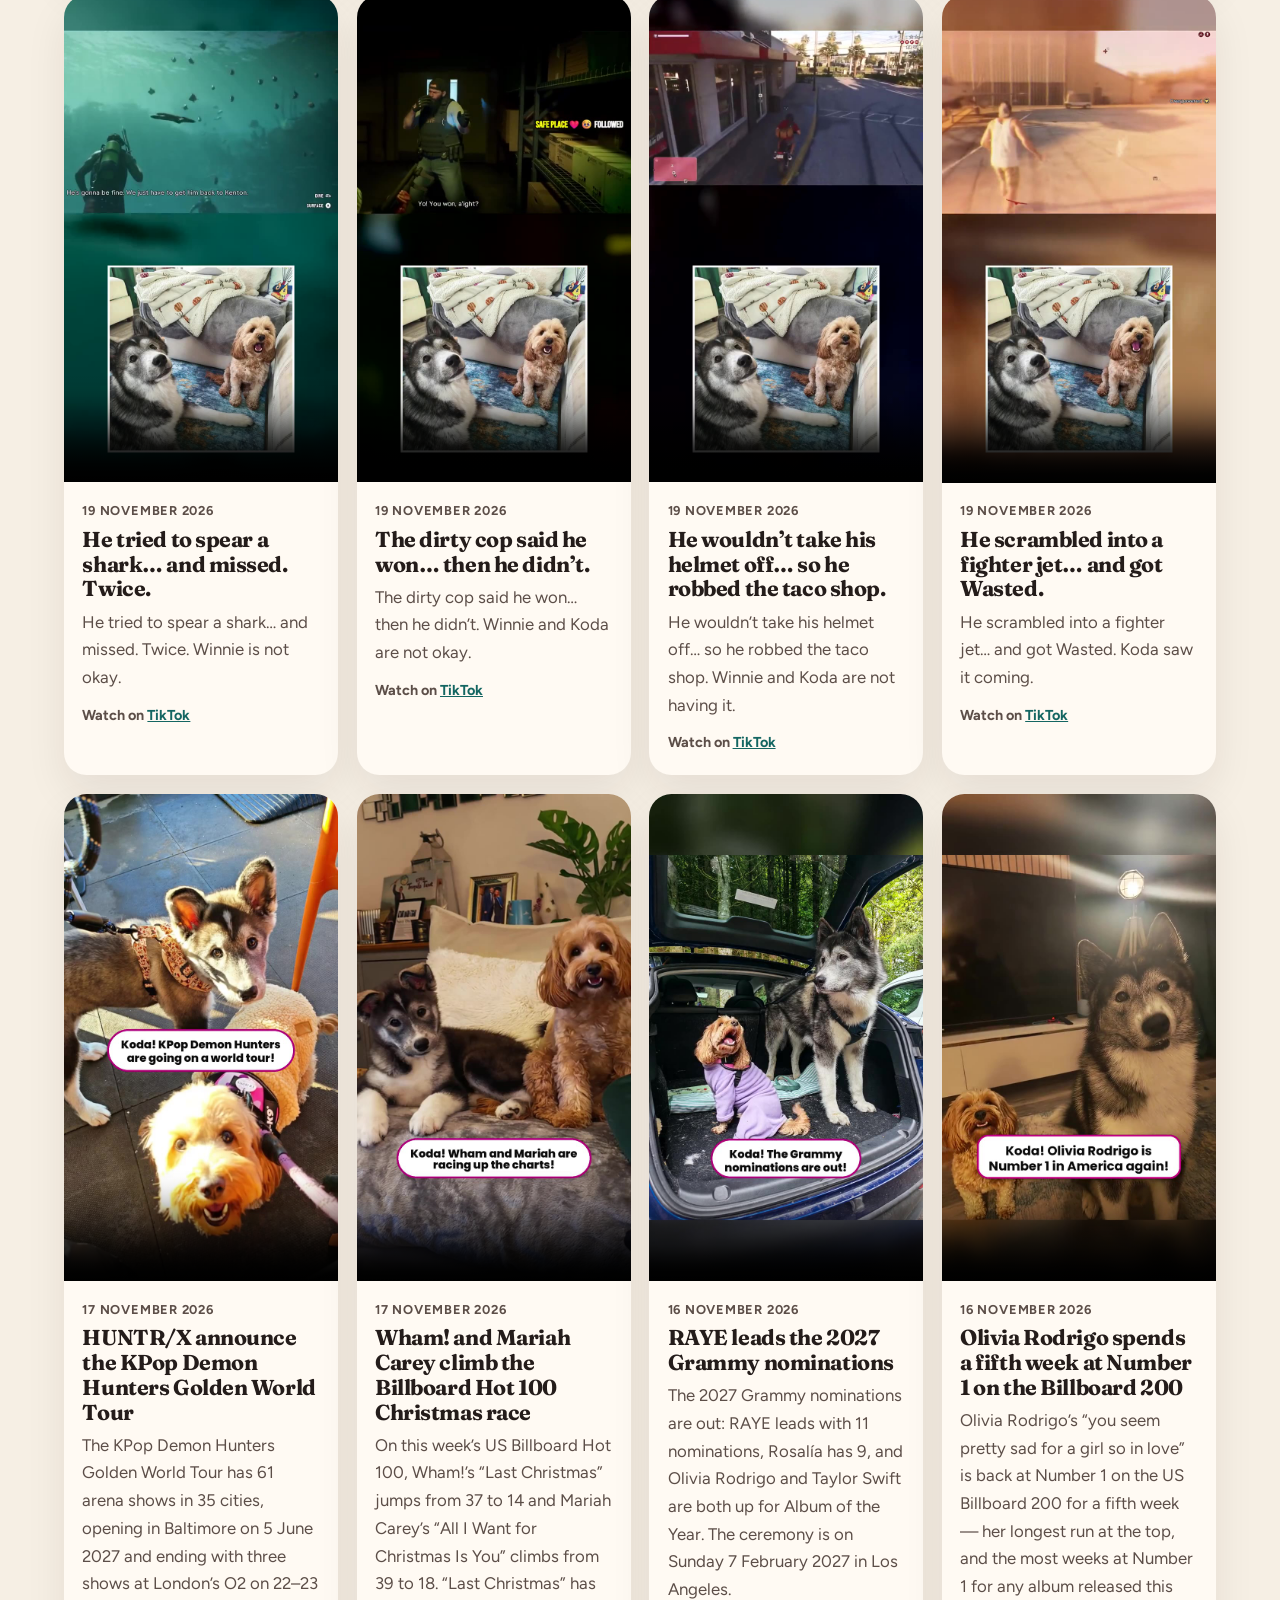
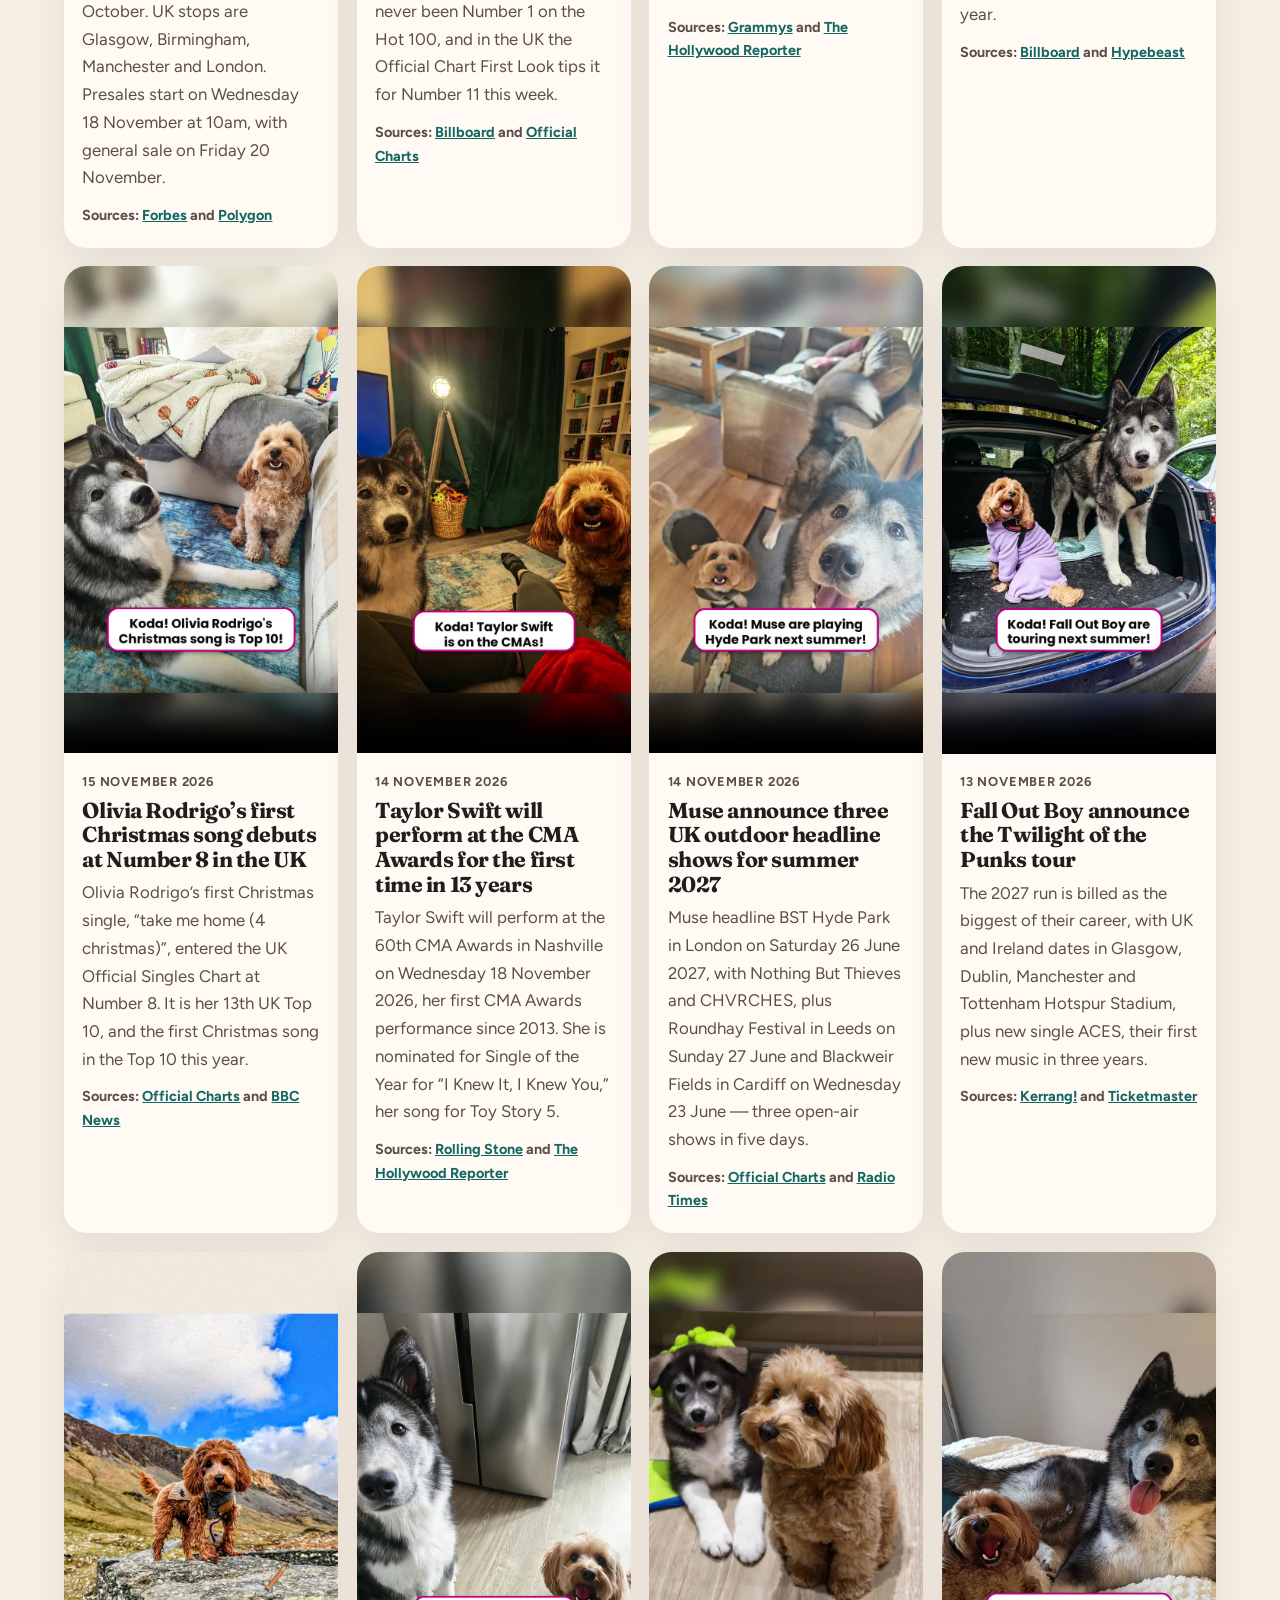
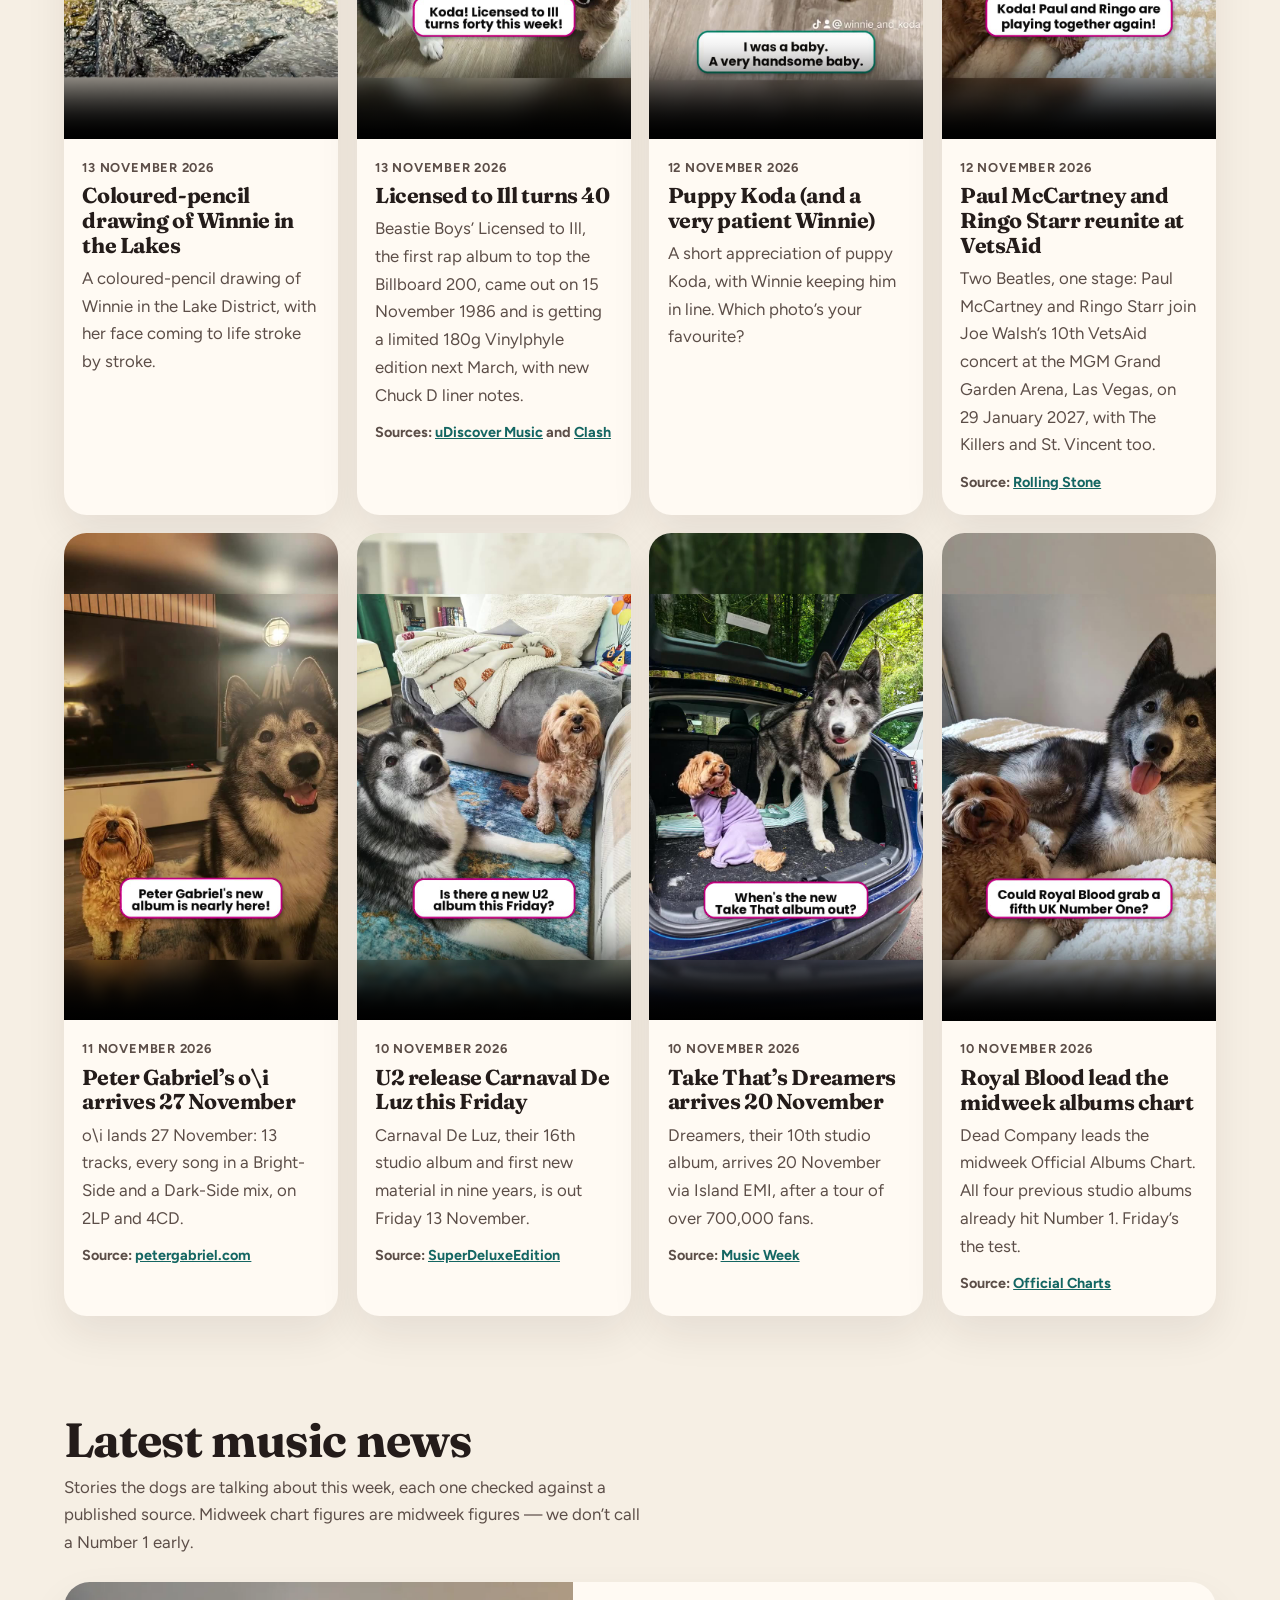
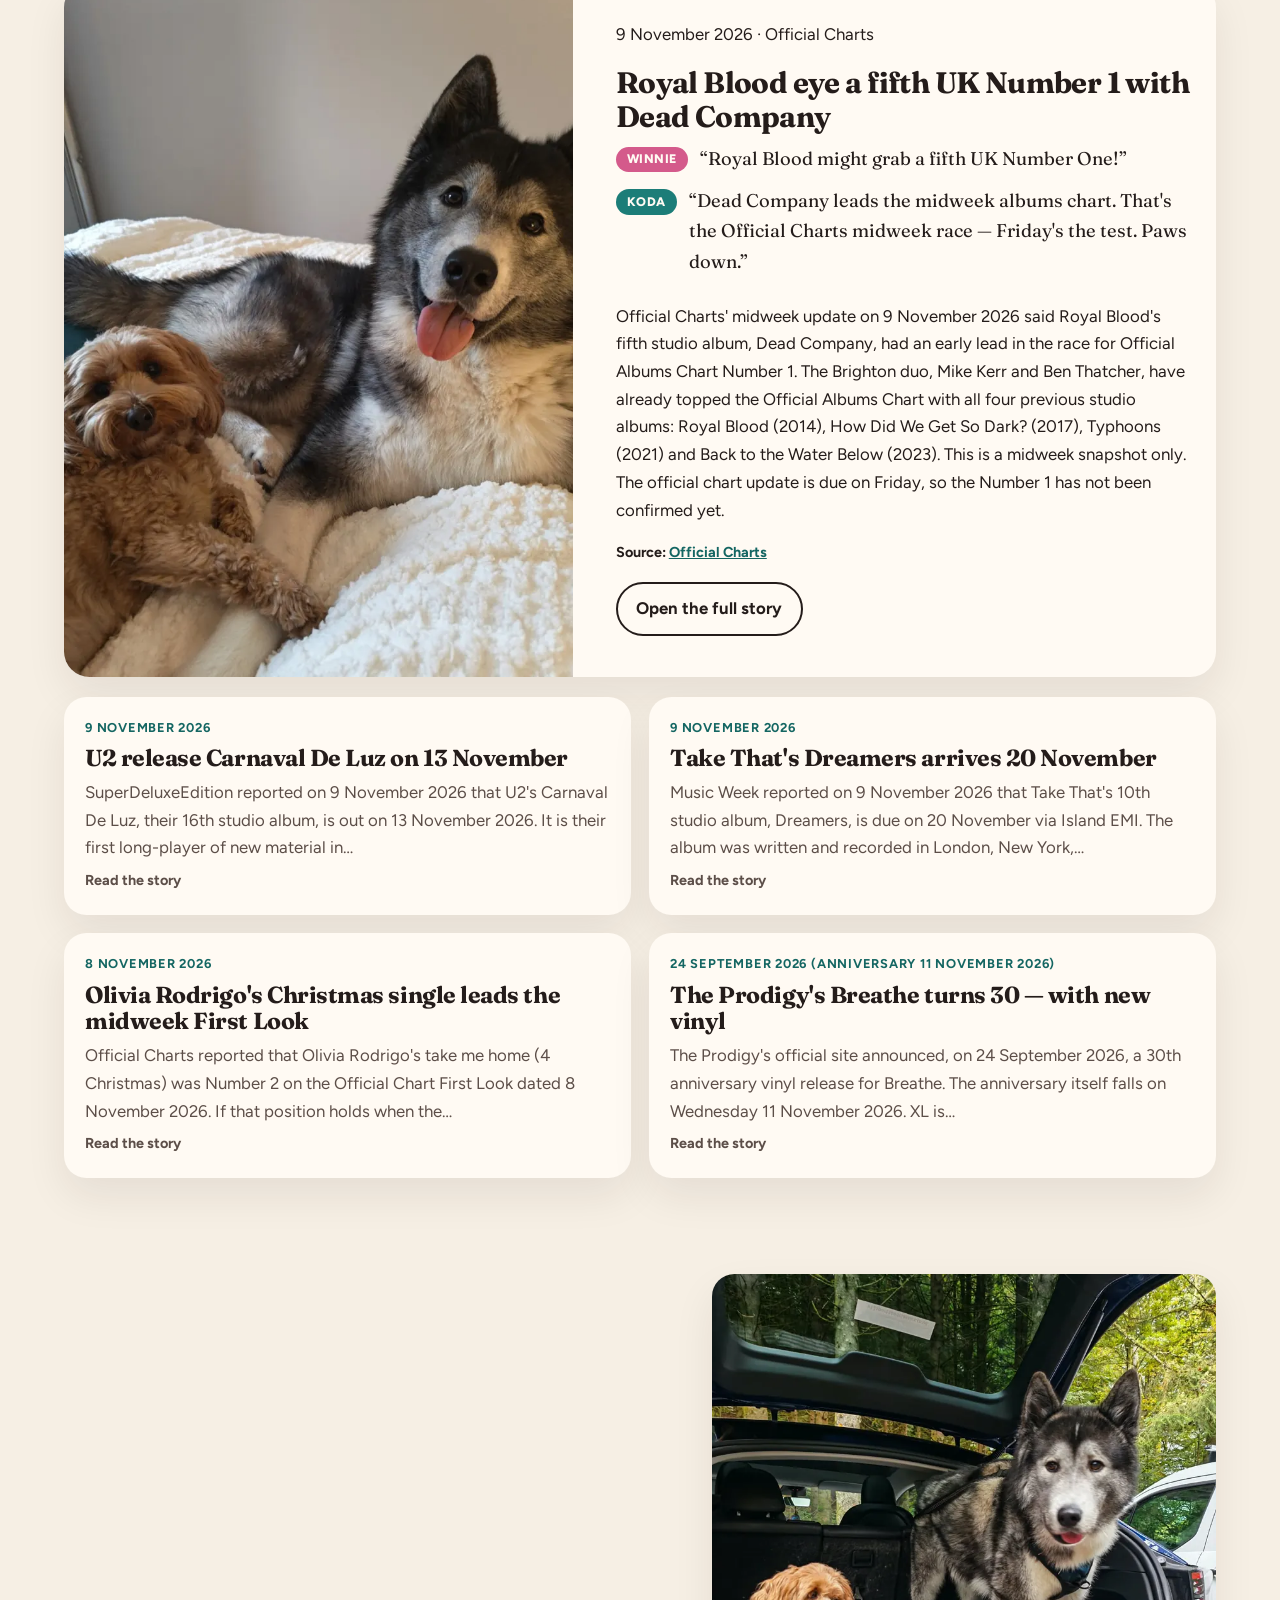
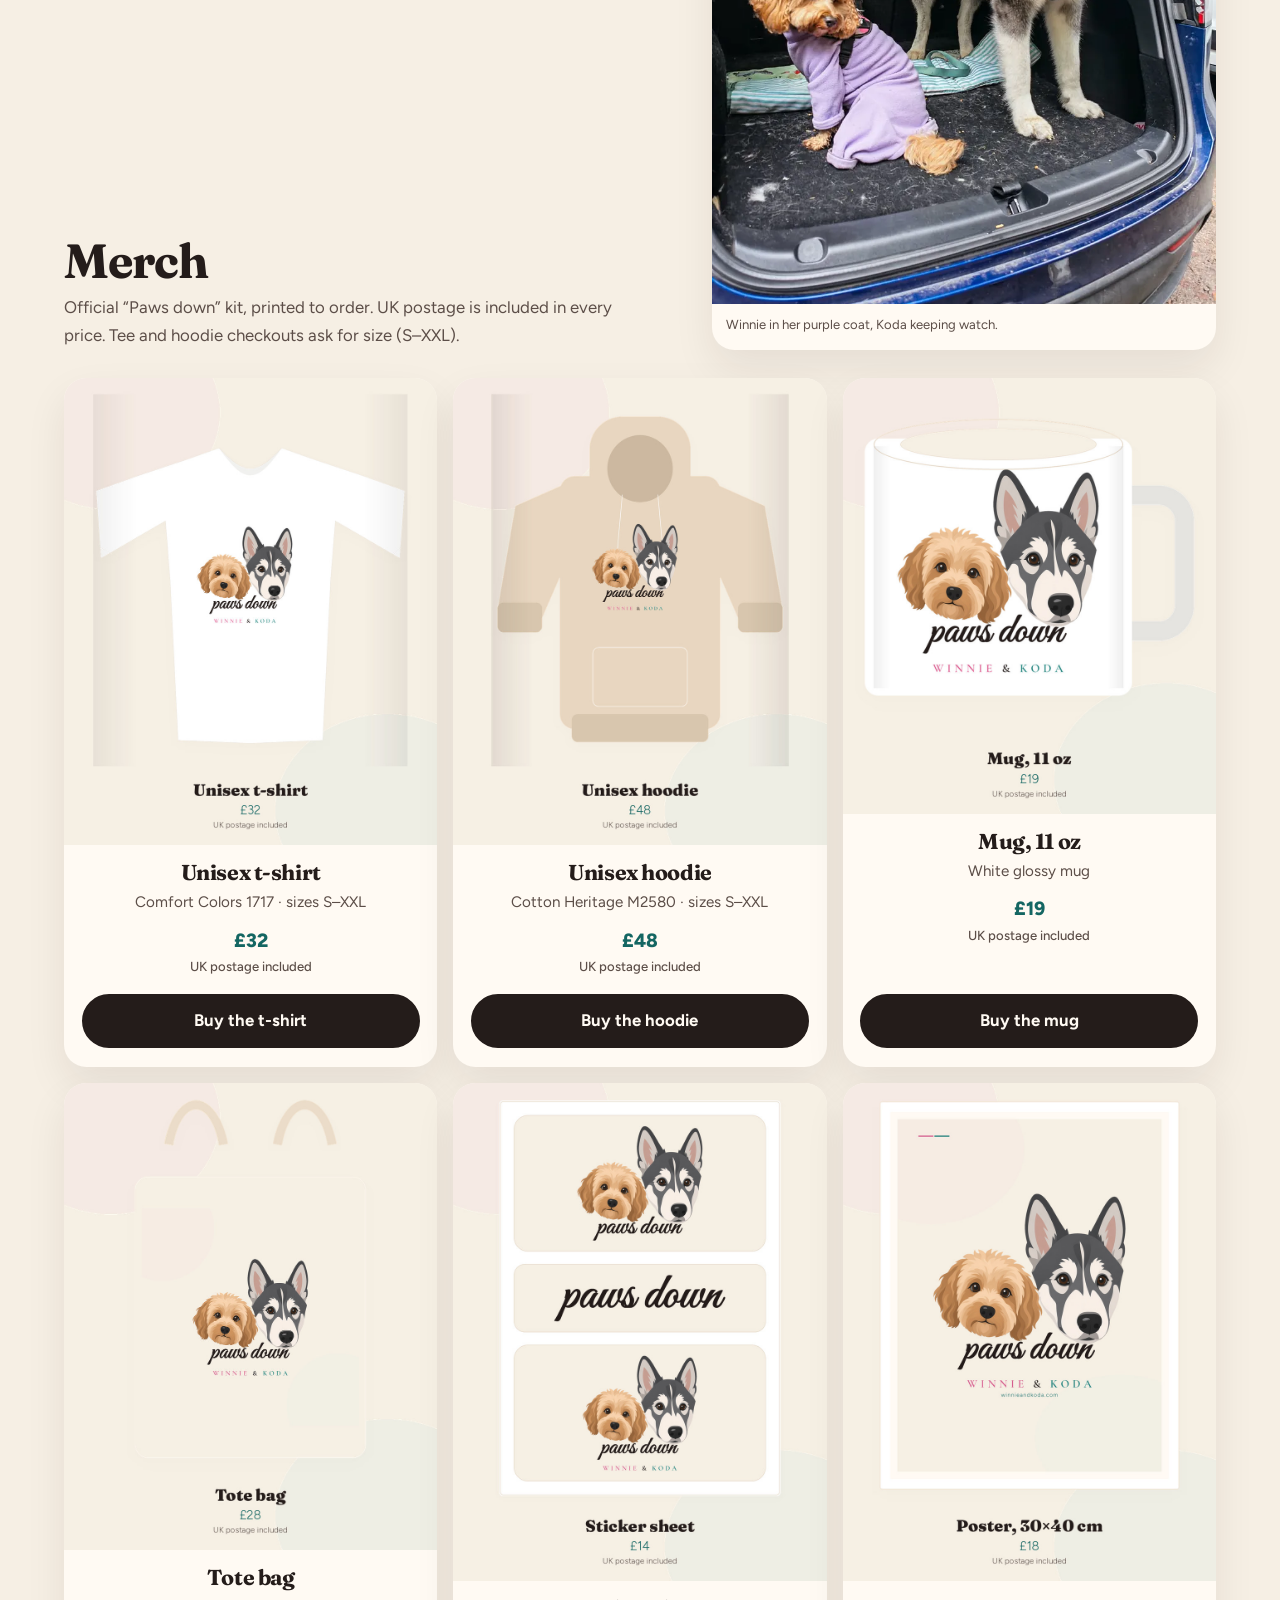
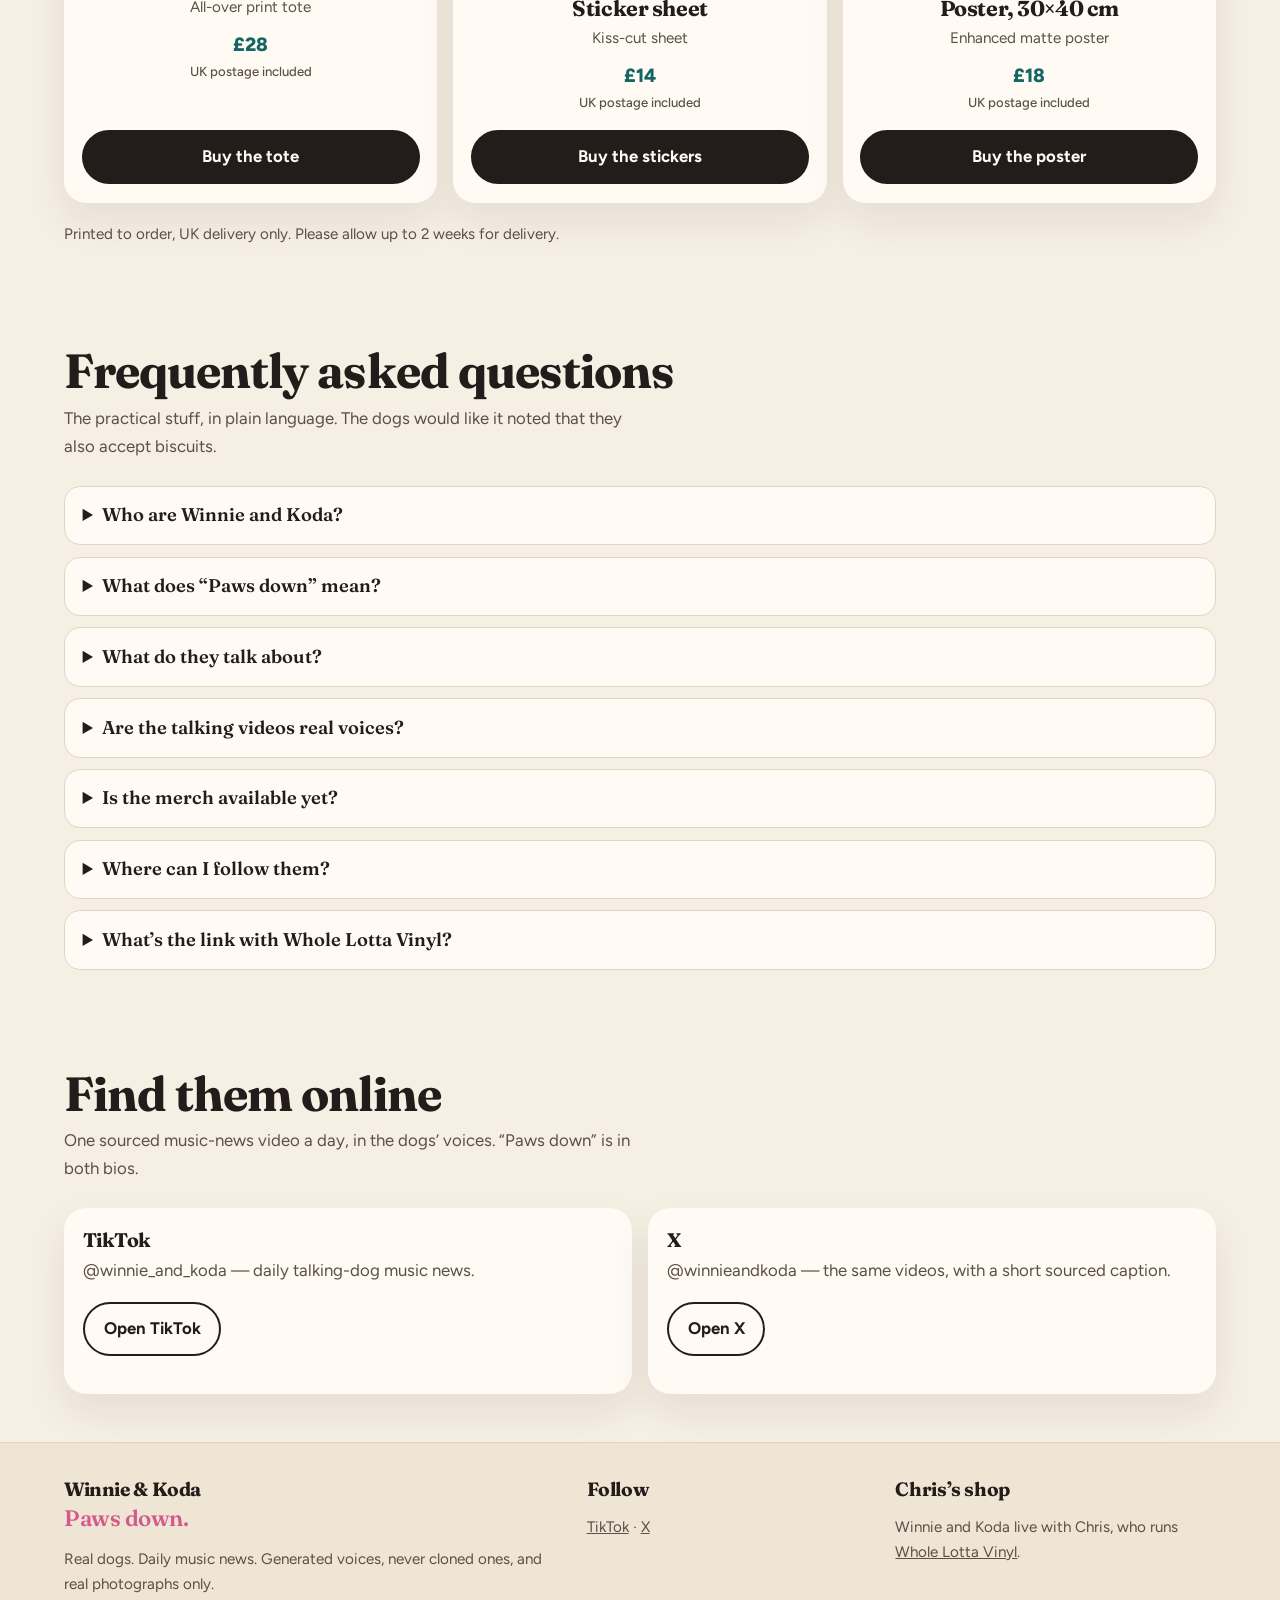
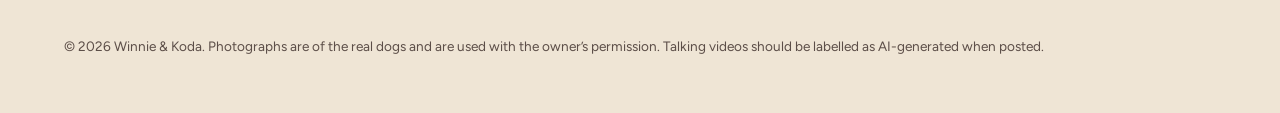
==== commit 2370380a: "Add four GTA 6 clip cards (gator selfie, train crush, car into ocean, map fall)" ====
--- a/index.html
+++ b/index.html
@@ -391,6 +391,58 @@
         <div class="video-grid">
           <article class="video-card">
             <div class="video-frame">
+              <video controls playsinline preload="none" poster="./videos/2026-11-19_gta6-gator-selfie.jpg" width="720" height="1280">
+                <source src="./videos/2026-11-19_gta6-gator-selfie.mp4" type="video/mp4">
+              </video>
+            </div>
+            <div class="copy">
+              <p class="when">19 November 2026</p>
+              <h3>That gator looked dead… until the Photo Studio selfie.</h3>
+              <p>That gator looked dead… until the Photo Studio selfie. Winnie and Koda are not okay.</p>
+              <p class="source">Watch on <a href="https://www.tiktok.com/@winnie_and_koda">TikTok</a></p>
+            </div>
+          </article>
+          <article class="video-card">
+            <div class="video-frame">
+              <video controls playsinline preload="none" poster="./videos/2026-11-19_gta6-train-crush.jpg" width="720" height="1280">
+                <source src="./videos/2026-11-19_gta6-train-crush.mp4" type="video/mp4">
+              </video>
+            </div>
+            <div class="copy">
+              <p class="when">19 November 2026</p>
+              <h3>He vaulted between two train cars… and got crushed.</h3>
+              <p>He vaulted between two train cars… and got crushed. Winnie and Koda are not okay.</p>
+              <p class="source">Watch on <a href="https://www.tiktok.com/@winnie_and_koda">TikTok</a></p>
+            </div>
+          </article>
+          <article class="video-card">
+            <div class="video-frame">
+              <video controls playsinline preload="none" poster="./videos/2026-11-19_gta6-car-into-ocean.jpg" width="720" height="1280">
+                <source src="./videos/2026-11-19_gta6-car-into-ocean.mp4" type="video/mp4">
+              </video>
+            </div>
+            <div class="copy">
+              <p class="when">19 November 2026</p>
+              <h3>He floored a green car off a cliff… straight into the ocean.</h3>
+              <p>He floored a green car off a cliff… straight into the ocean. Winnie and Koda are not okay.</p>
+              <p class="source">Watch on <a href="https://www.tiktok.com/@winnie_and_koda">TikTok</a></p>
+            </div>
+          </article>
+          <article class="video-card">
+            <div class="video-frame">
+              <video controls playsinline preload="none" poster="./videos/2026-11-19_gta6-map-fall.jpg" width="720" height="1280">
+                <source src="./videos/2026-11-19_gta6-map-fall.mp4" type="video/mp4">
+              </video>
+            </div>
+            <div class="copy">
+              <p class="when">19 November 2026</p>
+              <h3>He fell through the map… then it said Engine destroyed.</h3>
+              <p>He fell through the map… then it said Engine destroyed. Winnie and Koda are not okay.</p>
+              <p class="source">Watch on <a href="https://www.tiktok.com/@winnie_and_koda">TikTok</a></p>
+            </div>
+          </article>
+          <article class="video-card">
+            <div class="video-frame">
               <video controls playsinline preload="none" poster="./videos/2026-11-19_gta6-shark.jpg" width="720" height="1280">
                 <source src="./videos/2026-11-19_gta6-shark.mp4" type="video/mp4">
               </video>
